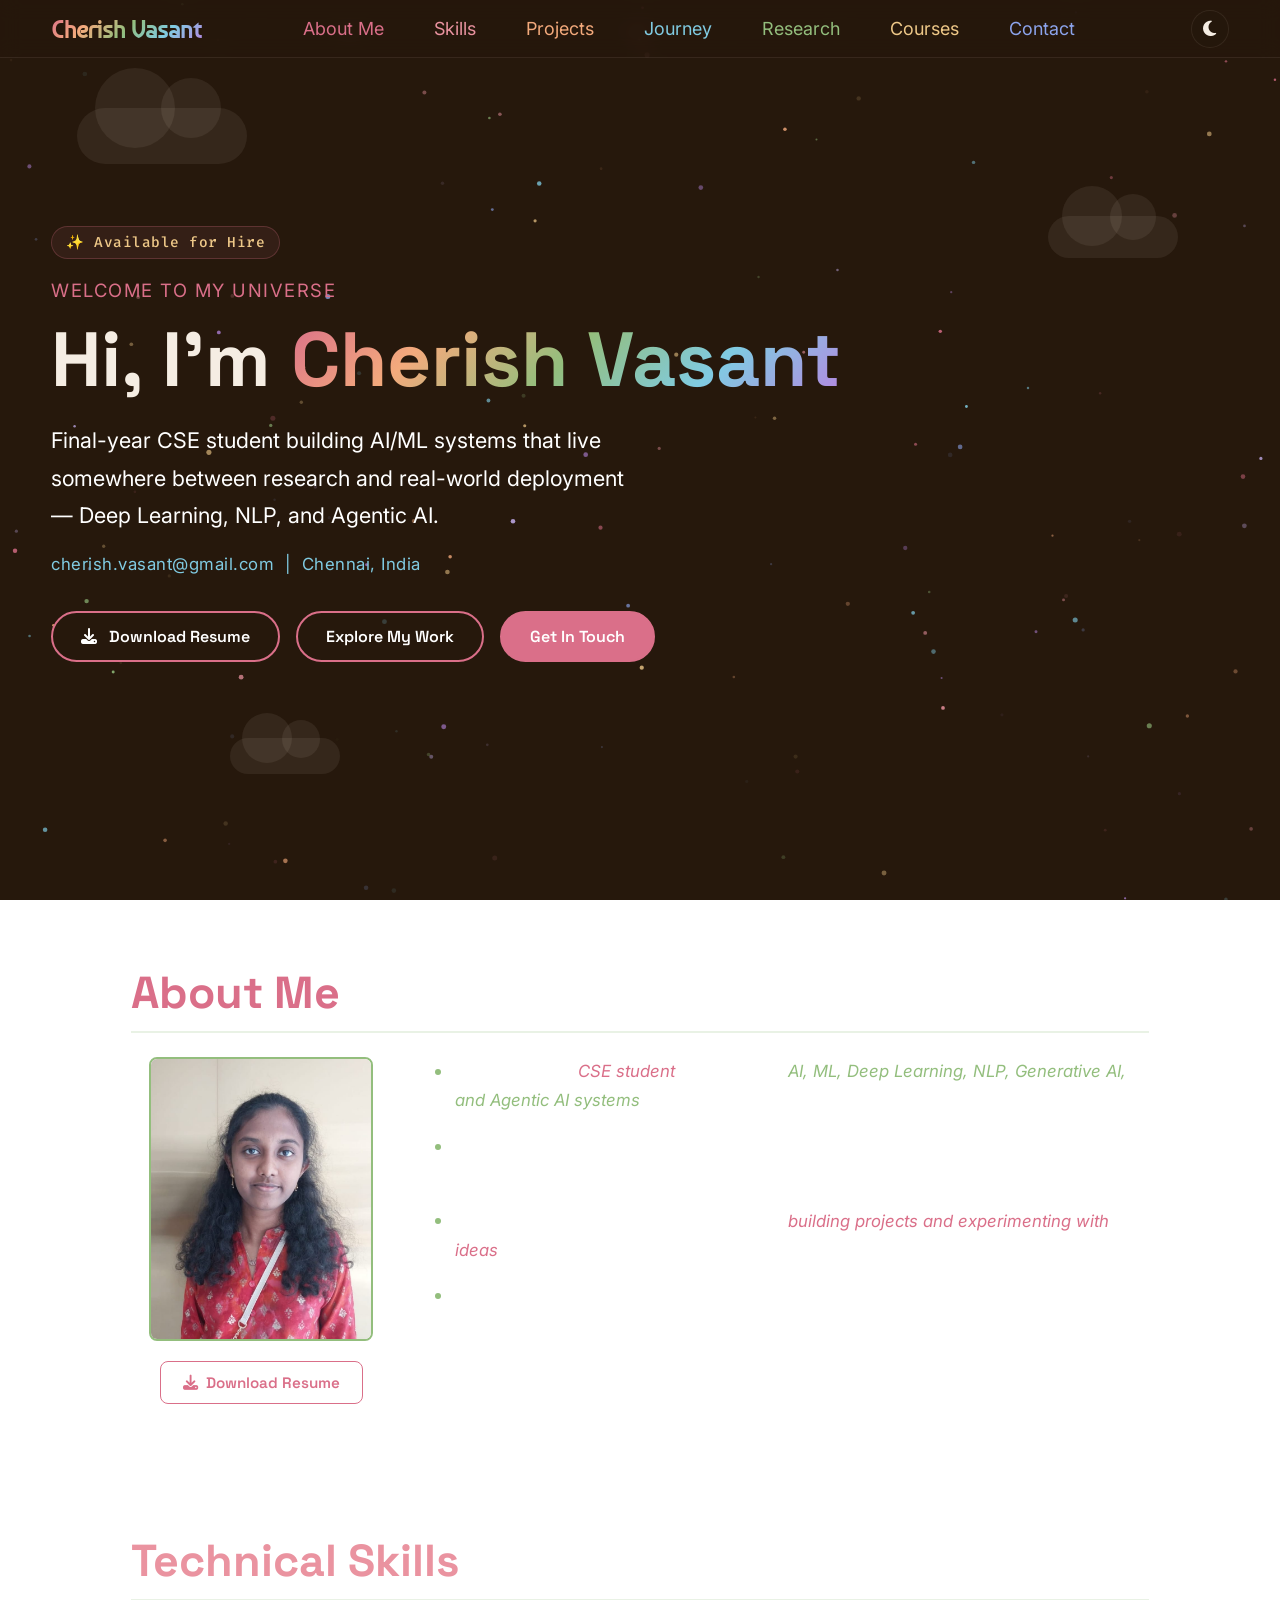
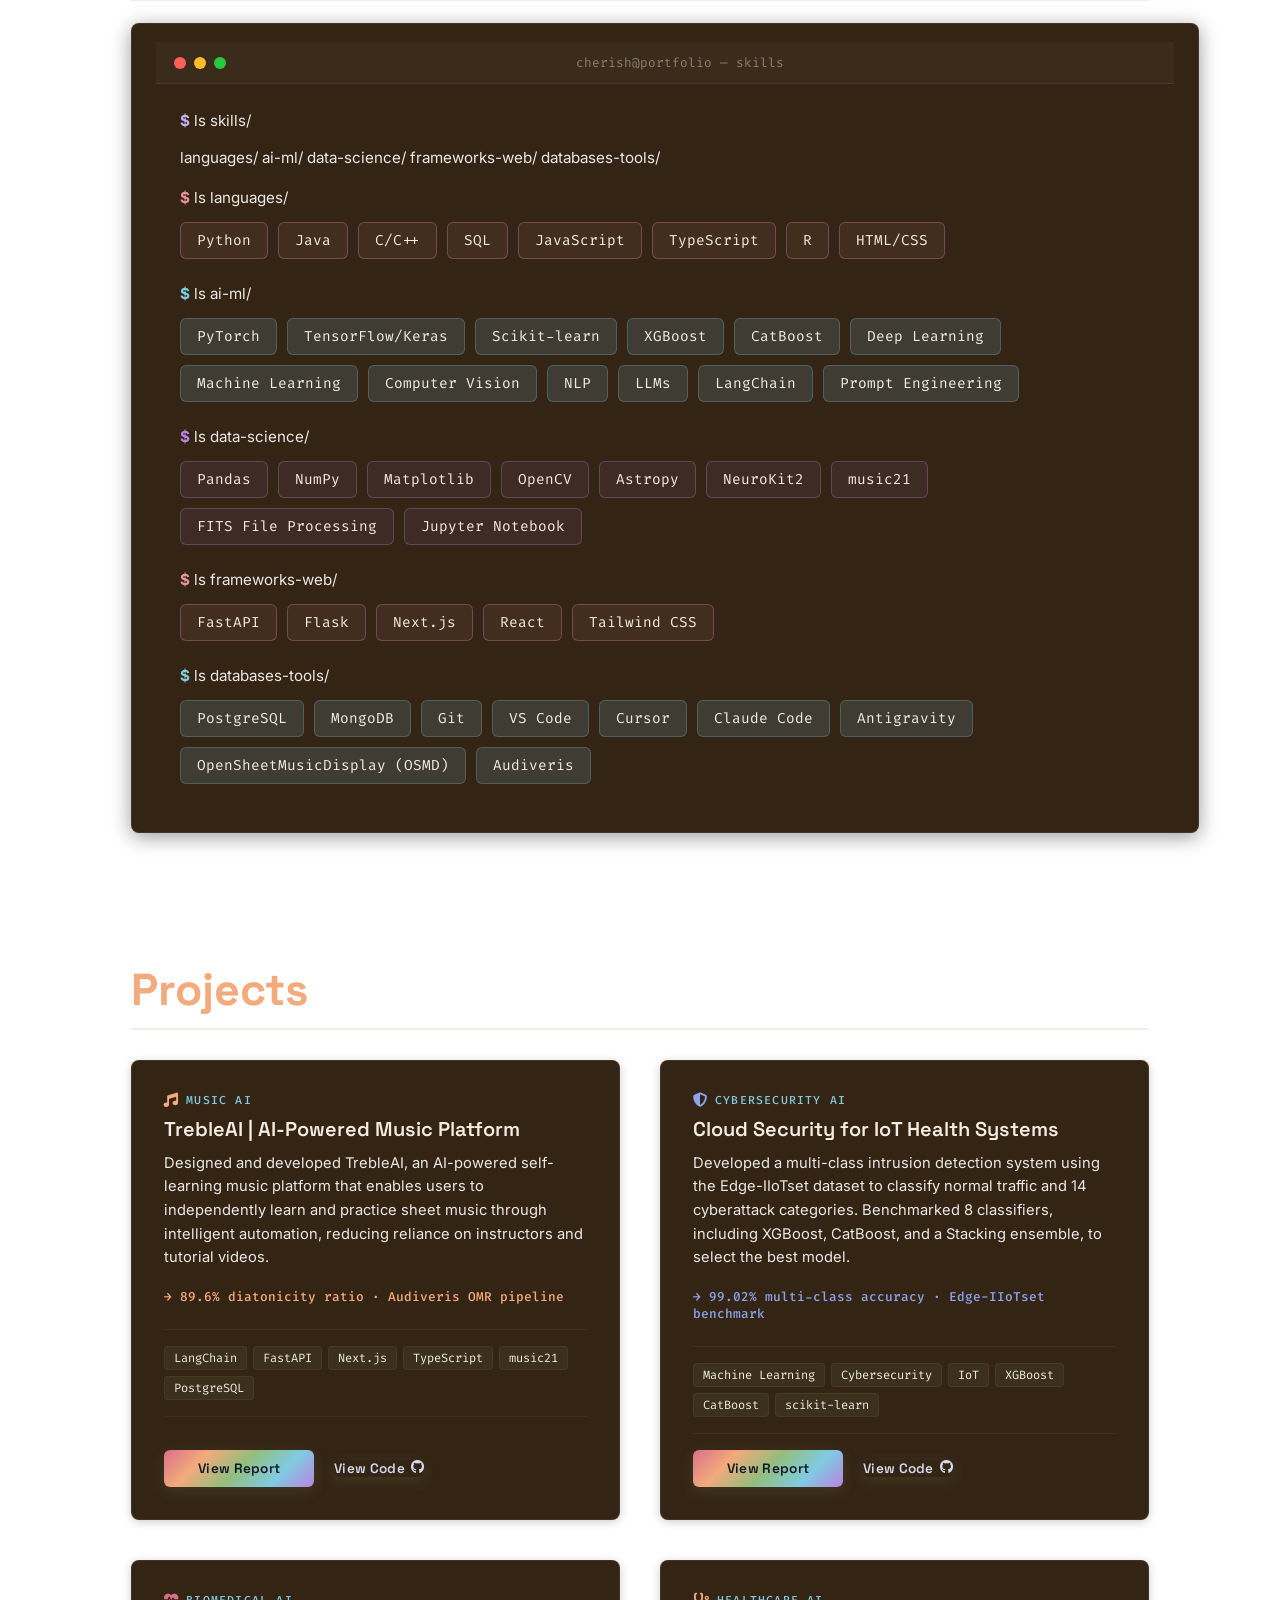
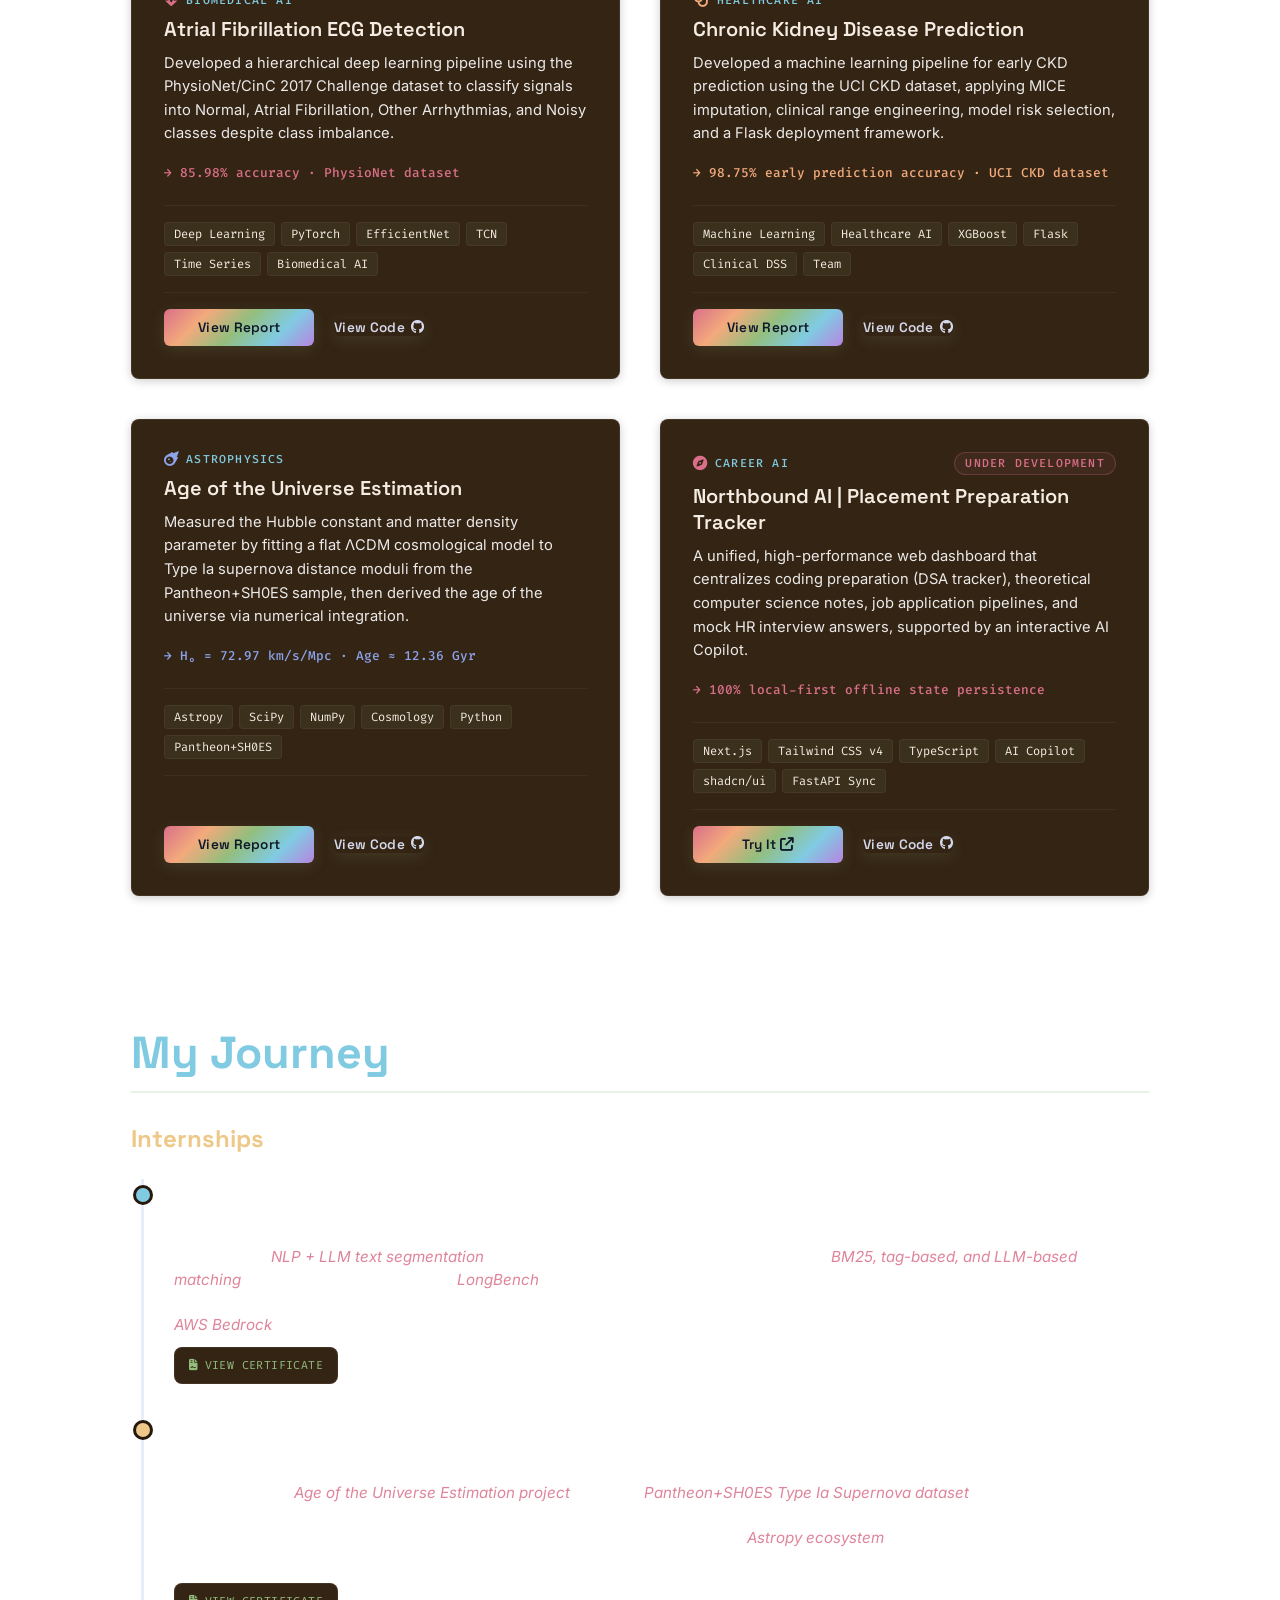
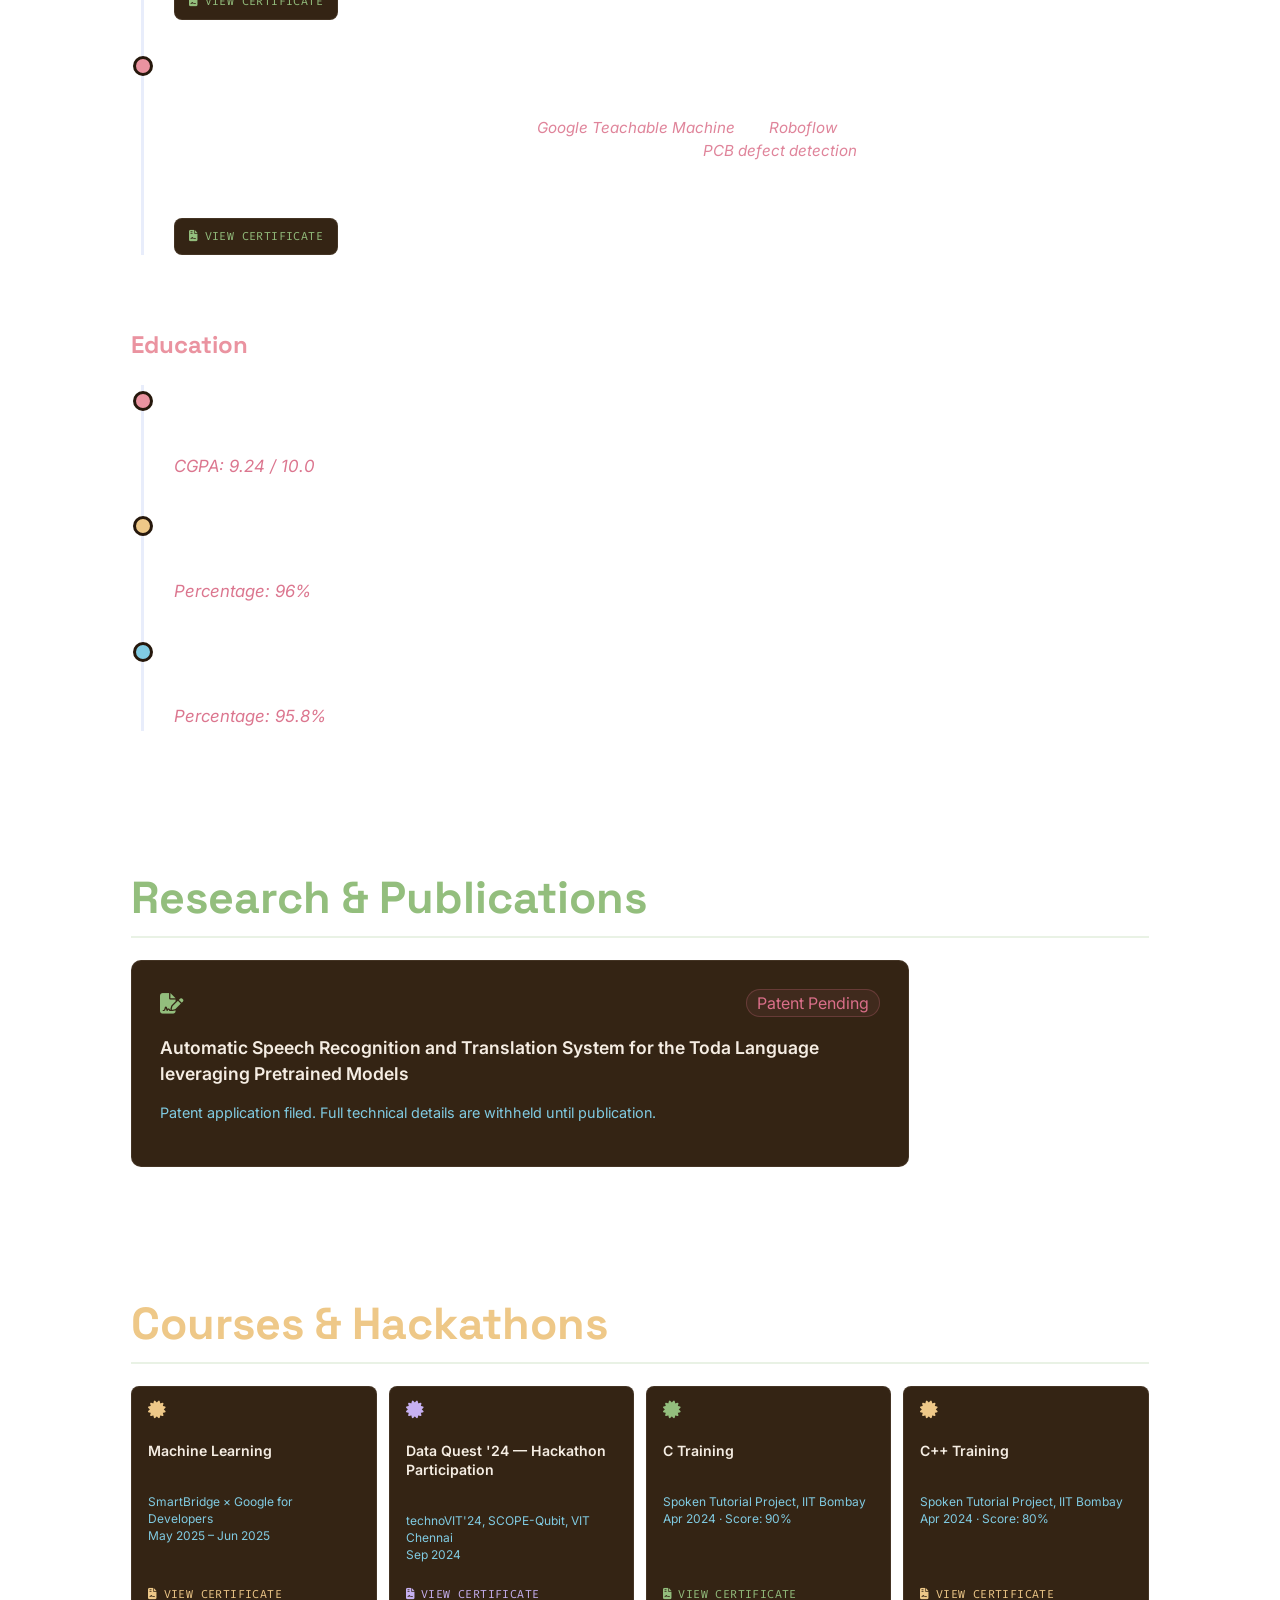
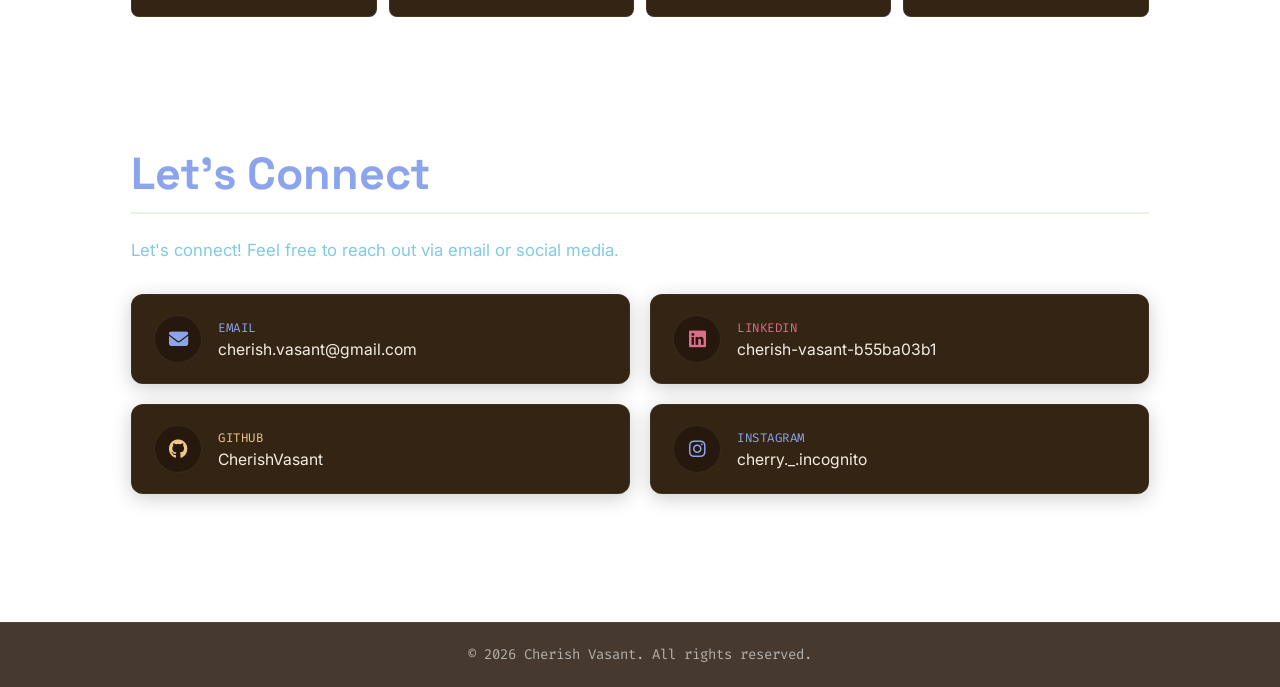
==== index.html @ 87a8f357 "Update" ====
<!DOCTYPE html>
<html lang="en">

<head>
  <meta charset="UTF-8" />
  <meta name="viewport" content="width=device-width, initial-scale=1.0" />
  <link rel="icon" type="image/x-icon" href="images/PinkSky.png" />
  <title>Cherish Vasant | Portfolio</title>

  <!-- Open Graph / SEO Meta Tags -->
  <meta name="description"
    content="Portfolio of Cherish Vasant, a final-year CSE student interested in AI, ML, Deep Learning, NLP, Generative AI, and Agentic AI systems." />
  <meta property="og:title" content="Cherish Vasant | Portfolio" />
  <meta property="og:description"
    content="Explore my portfolio featuring flagship projects in Deep Learning, Time Series, Music AI, and healthcare data-driven systems." />

  <!--
    CACHE-BUSTING: bump the ?v= number every time you push changes to
    styles.css or script.js. GitHub Pages / browsers aggressively cache
    static assets, so without this you can push a fix and still see the
    old broken version for a while.
  -->
  <link rel="stylesheet" href="styles.css?v=2" />

  <link rel="preconnect" href="https://fonts.googleapis.com">
  <link rel="preconnect" href="https://fonts.gstatic.com" crossorigin>
  <link
    href="https://fonts.googleapis.com/css2?family=Baumans&family=Fira+Code:wght@400;500;700&family=Inter:wght@300;400;500;600;700&family=Space+Grotesk:wght@400;500;600;700&display=swap"
    rel="stylesheet">

  <link rel="stylesheet"
    href="https://fonts.googleapis.com/css2?family=Material+Symbols+Outlined:opsz,wght,FILL,GRAD@24,400,0,0&icon_names=rocket" />

  <!--
    Font Awesome: loaded ONCE via cdnjs. The previous kit.fontawesome.com
    script tag used a placeholder "YOUR_KIT_CODE" that was never replaced
    with a real kit ID. That endpoint returns 403 Forbidden for any
    invalid/placeholder kit code — that was your console 403. It has been
    removed; this single stylesheet is sufficient for every fa-* icon used
    on this page.
  -->
  <link rel="stylesheet" href="https://cdnjs.cloudflare.com/ajax/libs/font-awesome/6.4.2/css/all.min.css" />

  <script src="script.js?v=2" defer></script>
</head>

<body>
  <canvas id="starfield" aria-hidden="true"></canvas>

  <header>
    <nav class="navbar">
      <h1 class="nav-head"><a href="#" style="text-decoration:none;color:inherit;"><span class="gradient-text">Cherish
            Vasant</span></a></h1>
      <ul class="menu">
        <li><a href="#about-me">About Me</a></li>
        <li><a href="#skills">Skills</a></li>
        <li><a href="#projects">Projects</a></li>
        <li><a href="#resume">Journey</a></li>
        <li><a href="#research">Research</a></li>
        <li><a href="#courses">Courses</a></li>
        <li><a href="#contact">Contact</a></li>
      </ul>
      <div style="display: flex; align-items: center; gap: 10px;">
        <button type="button" class="theme-toggle-btn" id="themeToggle" aria-label="Toggle Light and Dark Mode" title="Toggle Theme">
          <i class="fa-solid fa-moon" id="themeIcon"></i>
        </button>
        <button type="button" class="nav-toggle" id="navToggle" aria-label="Toggle navigation">
          <span></span>
          <span></span>
          <span></span>
        </button>
      </div>
    </nav>
  </header>

  <!-- ═══════════════ HERO ═══════════════ -->
  <div class="hero">
    <div class="cosmic-dust"></div>
    <div class="hero-clouds" aria-hidden="true">
      <div class="hero-cloud hero-cloud-1"></div>
      <div class="hero-cloud hero-cloud-2"></div>
      <div class="hero-cloud hero-cloud-3"></div>
    </div>

    <div class="hero-content">
      <div class="hire-badge">✨ Available for Hire</div>
      <p class="greeting">Welcome to my universe</p>
      <h1 class="name-line">Hi, I'm <span class="accent">Cherish Vasant</span></h1>
      <p class="tagline">Final-year CSE student building AI/ML systems that live somewhere between
        research and real-world deployment &mdash; Deep Learning, NLP, and Agentic AI.</p>

      <p class="contact-info-header">
        cherish.vasant@gmail.com
        &nbsp;|&nbsp; Chennai, India
      </p>

      <div class="cta-group">
        <a class="cta cta-primary" href="documents/Resume.pdf" target="_blank"><i class="fa-solid fa-download"></i> Download Resume</a>
        <a class="cta cta-primary" href="#projects">Explore My Work</a>
        <a class="cta cta-secondary" href="#contact">Get In Touch</a>
      </div>
    </div>
  </div>

  <div class="back-to-top" id="backToTop">
    <span class="material-symbols-outlined">rocket</span>
  </div>

  <div class="content">

    <!-- ═══════════════ ABOUT ME ═══════════════ -->
    <div class="component comp2 fade-in" id="about-me">
      <h1 class="section-head">About Me</h1>

      <div class="about-grid">
        <div class="about-media">
          <div class="image-container glow">
            <img src="images/profile_pic.jpg" alt="My Profile Picture" />
          </div>
          <a class="resume-download-btn" href="documents/Resume.pdf" target="_blank">
            <i class="fa-solid fa-download"></i> Download Resume
          </a>
        </div>

        <div class="about-me-content">
          <ul class="about-list">
            <li>I'm a final-year <span class="highlight-accent highlight-italic">CSE student</span>, interested in
              <span class="highlight-primary highlight-italic">AI, ML, Deep Learning, NLP, Generative AI, and Agentic AI systems</span>.</li>
            <li>I enjoy understanding how these models work and how they can be used to solve real-world problems.</li>
            <li>I love problem solving, and I learn best by <span class="highlight-accent highlight-italic">building projects and experimenting with ideas</span>.</li>
            <li>I'm always trying to go deeper, improve my skills, and turn what I learn into something practical.</li>
          </ul>
        </div>
      </div>
    </div>

    <!-- ═══════════════ TECHNICAL SKILLS ═══════════════ -->
    <div class="component comp fade-in" id="skills">
      <h1 class="section-head">Technical Skills</h1>

      <div class="terminal-bio-container skills-terminal">
        <div class="terminal-header">
          <span class="terminal-dot red"></span>
          <span class="terminal-dot yellow"></span>
          <span class="terminal-dot green"></span>
          <span class="terminal-title">cherish@portfolio — skills</span>
        </div>

        <div class="terminal-body">
          <p class="prompt-line"><span class="prompt">$</span> ls skills/</p>
          <p class="terminal-text">languages/  ai-ml/  data-science/  frameworks-web/  databases-tools/</p>

          <div class="skills-category">
            <p class="prompt-line" style="margin-top: 14px;"><span class="prompt">$</span> ls languages/</p>
            <div class="skills-list">
              <span class="skill-tag">Python</span>
              <span class="skill-tag">Java</span>
              <span class="skill-tag">C/C++</span>
              <span class="skill-tag">SQL</span>
              <span class="skill-tag">JavaScript</span>
              <span class="skill-tag">TypeScript</span>
              <span class="skill-tag">R</span>
              <span class="skill-tag">HTML/CSS</span>
            </div>
          </div>

          <div class="skills-category">
            <p class="prompt-line"><span class="prompt">$</span> ls ai-ml/</p>
            <div class="skills-list">
              <span class="skill-tag">PyTorch</span>
              <span class="skill-tag">TensorFlow/Keras</span>
              <span class="skill-tag">Scikit-learn</span>
              <span class="skill-tag">XGBoost</span>
              <span class="skill-tag">CatBoost</span>
              <span class="skill-tag">Deep Learning</span>
              <span class="skill-tag">Machine Learning</span>
              <span class="skill-tag">Computer Vision</span>
              <span class="skill-tag">NLP</span>
              <span class="skill-tag">LLMs</span>
              <span class="skill-tag">LangChain</span>
              <span class="skill-tag">Prompt Engineering</span>
            </div>
          </div>

          <div class="skills-category">
            <p class="prompt-line"><span class="prompt">$</span> ls data-science/</p>
            <div class="skills-list">
              <span class="skill-tag">Pandas</span>
              <span class="skill-tag">NumPy</span>
              <span class="skill-tag">Matplotlib</span>
              <span class="skill-tag">OpenCV</span>
              <span class="skill-tag">Astropy</span>
              <span class="skill-tag">NeuroKit2</span>
              <span class="skill-tag">music21</span>
              <span class="skill-tag">FITS File Processing</span>
              <span class="skill-tag">Jupyter Notebook</span>
            </div>
          </div>

          <div class="skills-category">
            <p class="prompt-line"><span class="prompt">$</span> ls frameworks-web/</p>
            <div class="skills-list">
              <span class="skill-tag">FastAPI</span>
              <span class="skill-tag">Flask</span>
              <span class="skill-tag">Next.js</span>
              <span class="skill-tag">React</span>
              <span class="skill-tag">Tailwind CSS</span>
            </div>
          </div>

          <div class="skills-category">
            <p class="prompt-line"><span class="prompt">$</span> ls databases-tools/</p>
            <div class="skills-list">
              <span class="skill-tag">PostgreSQL</span>
              <span class="skill-tag">MongoDB</span>
              <span class="skill-tag">Git</span>
              <span class="skill-tag">VS Code</span>
              <span class="skill-tag">Cursor</span>
              <span class="skill-tag">Claude Code</span>
              <span class="skill-tag">Antigravity</span>
              <span class="skill-tag">OpenSheetMusicDisplay (OSMD)</span>
              <span class="skill-tag">Audiveris</span>
            </div>
          </div>
        </div>
      </div>
    </div>

    <!-- ═══════════════ PROJECTS ═══════════════ -->
    <div class="component comp fade-in" id="projects">
      <h1 class="section-head">Projects</h1>

      <div class="projects-grid">
        <!-- Project 1: TrebleAI -->
        <div class="project-card">
          <div class="project-card-content">
            <div class="project-eyebrow">
              <i class="fa-solid fa-music"></i>
              <span>MUSIC AI</span>
            </div>
            <h2>TrebleAI | AI-Powered Music Platform</h2>
            <p>Designed and developed TrebleAI, an AI-powered self-learning music platform that enables users to independently learn and practice sheet music through intelligent automation, reducing reliance on instructors and tutorial videos.</p>
            <div class="project-stat">→ 89.6% diatonicity ratio · Audiveris OMR pipeline</div>
            <hr class="card-divider">
            <div class="tech-tags">
              <span class="tech-tag">LangChain</span>
              <span class="tech-tag">FastAPI</span>
              <span class="tech-tag">Next.js</span>
              <span class="tech-tag">TypeScript</span>
              <span class="tech-tag">music21</span>
              <span class="tech-tag">PostgreSQL</span>
            </div>
            <hr class="card-divider">
            <div class="project-ctas">
              <a class="project-cta" href="reports/TrebleAI_report.html">View Report</a>
              <a class="project-cta secondary" href="https://github.com/CherishVasant/Treble-AI" target="_blank">View Code <i class="fa-brands fa-github"></i></a>
            </div>
          </div>
        </div>

        <!-- Project 2: Cloud Security IoT -->
        <div class="project-card">
          <div class="project-card-content">
            <div class="project-eyebrow">
              <i class="fa-solid fa-shield-halved"></i>
              <span>CYBERSECURITY AI</span>
            </div>
            <h2>Cloud Security for IoT Health Systems</h2>
            <p>Developed a multi-class intrusion detection system using the Edge-IIoTset dataset to classify normal traffic and 14 cyberattack categories. Benchmarked 8 classifiers, including XGBoost, CatBoost, and a Stacking ensemble, to select the best model.</p>
            <div class="project-stat">→ 99.02% multi-class accuracy · Edge-IIoTset benchmark</div>
            <hr class="card-divider">
            <div class="tech-tags">
              <span class="tech-tag">Machine Learning</span>
              <span class="tech-tag">Cybersecurity</span>
              <span class="tech-tag">IoT</span>
              <span class="tech-tag">XGBoost</span>
              <span class="tech-tag">CatBoost</span>
              <span class="tech-tag">scikit-learn</span>
            </div>
            <hr class="card-divider">
            <div class="project-ctas">
              <a class="project-cta" href="reports/Cloud-Security-In-IoT_report.html">View Report</a>
              <a class="project-cta secondary" href="https://github.com/CherishVasant/Cloud-Security-In-IoT" target="_blank">View Code <i class="fa-brands fa-github"></i></a>
            </div>
          </div>
        </div>

        <!-- Project 3: ECG AF Detection -->
        <div class="project-card">
          <div class="project-card-content">
            <div class="project-eyebrow">
              <i class="fa-solid fa-heart-pulse"></i>
              <span>BIOMEDICAL AI</span>
            </div>
            <h2>Atrial Fibrillation ECG Detection</h2>
            <p>Developed a hierarchical deep learning pipeline using the PhysioNet/CinC 2017 Challenge dataset to classify signals into Normal, Atrial Fibrillation, Other Arrhythmias, and Noisy classes despite class imbalance.</p>
            <div class="project-stat">→ 85.98% accuracy · PhysioNet dataset</div>
            <hr class="card-divider">
            <div class="tech-tags">
              <span class="tech-tag">Deep Learning</span>
              <span class="tech-tag">PyTorch</span>
              <span class="tech-tag">EfficientNet</span>
              <span class="tech-tag">TCN</span>
              <span class="tech-tag">Time Series</span>
              <span class="tech-tag">Biomedical AI</span>
            </div>
            <hr class="card-divider">
            <div class="project-ctas">
              <a class="project-cta" href="reports/Atrial-Fibrillation-Detection_report.html">View Report</a>
              <a class="project-cta secondary" href="https://github.com/CherishVasant/Atrial-Fibrillation-Detection" target="_blank">View Code <i class="fa-brands fa-github"></i></a>
            </div>
          </div>
        </div>

        <!-- Project 4: CKD Prediction -->
        <div class="project-card">
          <div class="project-card-content">
            <div class="project-eyebrow">
              <i class="fa-solid fa-stethoscope"></i>
              <span>HEALTHCARE AI</span>
            </div>
            <h2>Chronic Kidney Disease Prediction</h2>
            <p>Developed a machine learning pipeline for early CKD prediction using the UCI CKD dataset, applying MICE imputation, clinical range engineering, model risk selection, and a Flask deployment framework.</p>
            <div class="project-stat">→ 98.75% early prediction accuracy · UCI CKD dataset</div>
            <hr class="card-divider">
            <div class="tech-tags">
              <span class="tech-tag">Machine Learning</span>
              <span class="tech-tag">Healthcare AI</span>
              <span class="tech-tag">XGBoost</span>
              <span class="tech-tag">Flask</span>
              <span class="tech-tag">Clinical DSS</span>
              <span class="tech-tag">Team</span>
            </div>
            <hr class="card-divider">
            <div class="project-ctas">
              <a class="project-cta" href="reports/CKD_Prediction_report.html">View Report</a>
              <a class="project-cta secondary" href="https://github.com/CherishVasant/Chronic-Kidney-Disease-Prediction" target="_blank">View Code <i class="fa-brands fa-github"></i></a>
            </div>
          </div>
        </div>

        <!-- Project 5: Age of the Universe Estimation -->
        <div class="project-card">
          <div class="project-card-content">
            <div class="project-eyebrow">
              <i class="fa-solid fa-meteor"></i>
              <span>ASTROPHYSICS</span>
            </div>
            <h2>Age of the Universe Estimation</h2>
            <p>Measured the Hubble constant and matter density parameter by fitting a flat &Lambda;CDM cosmological model to Type Ia supernova distance moduli from the Pantheon+SH0ES sample, then derived the age of the universe via numerical integration.</p>
            <div class="project-stat">→ H&#8320; = 72.97 km/s/Mpc · Age &asymp; 12.36 Gyr</div>
            <hr class="card-divider">
            <div class="tech-tags">
              <span class="tech-tag">Astropy</span>
              <span class="tech-tag">SciPy</span>
              <span class="tech-tag">NumPy</span>
              <span class="tech-tag">Cosmology</span>
              <span class="tech-tag">Python</span>
              <span class="tech-tag">Pantheon+SH0ES</span>
            </div>
            <hr class="card-divider">
            <div class="project-ctas">
              <a class="project-cta" href="reports/Age-Of-Universe-Estimation_report.html">View Report</a>
              <a class="project-cta secondary" href="https://github.com/CherishVasant/Age-Of-Universe-Estimation" target="_blank">View Code <i class="fa-brands fa-github"></i></a>
            </div>
          </div>
        </div>

        <!-- Project: Northbound AI -->
        <div class="project-card">
          <div class="project-card-content">
            <div class="project-eyebrow">
              <i class="fa-solid fa-compass"></i>
              <span>CAREER AI</span>
              <span class="status-pill">Under Development</span>
            </div>
            <h2>Northbound AI | Placement Preparation Tracker</h2>
            <p>A unified, high-performance web dashboard that centralizes coding preparation (DSA tracker), theoretical computer science notes, job application pipelines, and mock HR interview answers, supported by an interactive AI Copilot.</p>
            <div class="project-stat">→ 100% local-first offline state persistence</div>
            <hr class="card-divider">
            <div class="tech-tags">
              <span class="tech-tag">Next.js</span>
              <span class="tech-tag">Tailwind CSS v4</span>
              <span class="tech-tag">TypeScript</span>
              <span class="tech-tag">AI Copilot</span>
              <span class="tech-tag">shadcn/ui</span>
              <span class="tech-tag">FastAPI Sync</span>
            </div>
            <hr class="card-divider">
            <div class="project-ctas">
              <a class="project-cta" href="https://northbound-ai-seven.vercel.app/" target="_blank">Try It <i class="fa-solid fa-arrow-up-right-from-square"></i></a>
              <a class="project-cta secondary" href="https://github.com/CherishVasant/Northbound-AI" target="_blank">View Code <i class="fa-brands fa-github"></i></a>
            </div>
          </div>
        </div>
      </div>
    </div>

    <!-- ═══════════════ MY JOURNEY (Resume) ═══════════════ -->
    <div class="component comp2 fade-in" id="resume">
      <h1 class="section-head">My Journey</h1>

      <div class="journey-stack">
        <!-- Internships -->
        <div class="work-experience-block">
          <h2>Internships</h2>
          <div class="timeline">
            <div class="timeline-item">
              <div class="timeline-dot"></div>
              <div class="timeline-content">
                <div class="timeline-header">
                  <div class="timeline-title-group">
                    <p class="role">AI Intern</p>
                    <p class="institute">Linaius</p>
                  </div>
                  <div class="timeline-date-group">
                    <p class="year">May 2026 – June 2026</p>
                    <p class="location-tag">Remote</p>
                  </div>
                </div>
                <p class="cont" style="font-size: 0.95rem; opacity: 0.85; line-height: 1.5; margin-top: 8px;">
                  • Built hybrid <span class="highlight-accent highlight-italic">NLP + LLM text segmentation</span> pipelines and multi-method document retrieval (<span class="highlight-accent highlight-italic">BM25, tag-based, and LLM-based matching</span>), evaluated against the public <span class="highlight-accent highlight-italic">LongBench</span> benchmark.<br>
                  • Designed prompting strategies (task decomposition, two-stage extraction, neutral framing) and made programmatic LLM calls through <span class="highlight-accent highlight-italic">AWS Bedrock</span>, with cost tracking and performance optimizations like caching, streaming, and concurrency.
                </p>
                <a class="cert-card cert-card-compact" style="margin-top: 10px;" href="documents/Linaius_Letter_of_Experience.pdf" target="_blank">
                  <span class="cert-card-action"><i class="fa-solid fa-file-contract"></i> View Certificate</span>
                </a>
              </div>
            </div>
            <div class="timeline-item">
              <div class="timeline-dot"></div>
              <div class="timeline-content">
                <div class="timeline-header">
                  <div class="timeline-title-group">
                    <p class="role">Research Intern</p>
                    <p class="institute">Indian Space Academy (ISA)</p>
                  </div>
                  <div class="timeline-date-group">
                    <p class="year">June 2025 – July 2025</p>
                    <p class="location-tag">Remote</p>
                  </div>
                </div>
                <p class="cont" style="font-size: 0.95rem; opacity: 0.85; line-height: 1.5; margin-top: 8px;">
                  • Developed the <span class="highlight-accent highlight-italic">Age of the Universe Estimation project</span> using the <span class="highlight-accent highlight-italic">Pantheon+SH0ES Type Ia Supernova dataset</span> to estimate the Hubble parameter and compute the age of the universe through cosmological data analysis and numerical methods.<br>
                  • Worked extensively with astronomical datasets, FITS files, data cubes, and the <span class="highlight-accent highlight-italic">Astropy ecosystem</span> for scientific data processing, visualization, and analysis in Python.
                </p>
                <a class="cert-card cert-card-compact" style="margin-top: 10px;" href="documents/ISAInternship.pdf" target="_blank">
                  <span class="cert-card-action"><i class="fa-solid fa-file-contract"></i> View Certificate</span>
                </a>
              </div>
            </div>
            <div class="timeline-item">
              <div class="timeline-dot"></div>
              <div class="timeline-content">
                <div class="timeline-header">
                  <div class="timeline-title-group">
                    <p class="role">AI Content Intern</p>
                    <p class="institute">FlyBrand Digital Solutions</p>
                  </div>
                  <div class="timeline-date-group">
                    <p class="year">May 2025 – June 2025</p>
                    <p class="location-tag">Remote</p>
                  </div>
                </div>
                <p class="cont" style="font-size: 0.95rem; opacity: 0.85; line-height: 1.5; margin-top: 8px;">
                  • Explored AI model development workflows using <span class="highlight-accent highlight-italic">Google Teachable Machine</span> and <span class="highlight-accent highlight-italic">Roboflow</span> by creating image, audio, and computer vision models for posture recognition, voice-command classification, and <span class="highlight-accent highlight-italic">PCB defect detection</span>.<br>
                  • Produced technical training demonstrations documenting model creation, dataset preparation, training, evaluation, and deployment workflows for educational AI content.
                </p>
                <a class="cert-card cert-card-compact" style="margin-top: 10px;" href="documents/flybrandInternshipCertificate.pdf" target="_blank">
                  <span class="cert-card-action"><i class="fa-solid fa-file-contract"></i> View Certificate</span>
                </a>
              </div>
            </div>
          </div>
        </div>

        <!-- Education -->
        <div class="education-block">
          <h2>Education</h2>
          <div class="timeline">
            <div class="timeline-item">
              <div class="timeline-dot"></div>
              <div class="timeline-content">
                <div class="timeline-header">
                  <div class="timeline-title-group">
                    <p class="role">B.Tech in Computer Science and Engineering (spec. AI &amp; ML)</p>
                    <p class="institute">Vellore Institute of Technology</p>
                  </div>
                  <p class="year">Aug 2023 – May 2027</p>
                </div>
                <p class="cont" style="margin-top: 8px;"><span class="highlight-accent highlight-italic">CGPA: 9.24 / 10.0</span></p>
              </div>
            </div>
            <div class="timeline-item">
              <div class="timeline-dot"></div>
              <div class="timeline-content">
                <div class="timeline-header">
                  <div class="timeline-title-group">
                    <p class="role">Grade 12 – ISC, Science with Computer Science</p>
                    <p class="institute">Sishya OMR</p>
                  </div>
                  <p class="year">2021 – 2023</p>
                </div>
                <p class="cont" style="margin-top: 8px;"><span class="highlight-accent highlight-italic">Percentage: 96%</span></p>
              </div>
            </div>
            <div class="timeline-item">
              <div class="timeline-dot"></div>
              <div class="timeline-content">
                <div class="timeline-header">
                  <div class="timeline-title-group">
                    <p class="role">Grade 10 – CISCE</p>
                    <p class="institute">St. Patrick's High School</p>
                  </div>
                  <p class="year">2019 – 2021</p>
                </div>
                <p class="cont" style="margin-top: 8px;"><span class="highlight-accent highlight-italic">Percentage: 95.8%</span></p>
              </div>
            </div>
          </div>
        </div>
      </div>
    </div>

    <!-- ═══════════════ RESEARCH & PUBLICATIONS ═══════════════ -->
    <div class="component comp fade-in" id="research">
      <h1 class="section-head">Research &amp; Publications</h1>

      <div class="research-card">
        <div class="research-card-header">
          <i class="fa-solid fa-file-signature research-card-icon"></i>
          <span class="status-pill">Patent Pending</span>
        </div>
        <p class="research-card-title">Automatic Speech Recognition and Translation System for the Toda Language leveraging Pretrained Models</p>
        <p class="research-card-meta">Patent application filed. Full technical details are withheld until publication.</p>
      </div>
    </div>

    <!-- ═══════════════ COURSES & CERTIFICATIONS ═══════════════ -->
    <div class="component comp2 fade-in" id="courses">
      <h1 class="section-head">Courses &amp; Hackathons</h1>

      <div class="cert-grid">
        <a class="cert-card" href="documents/Smartbridge/CompletionCertificateSmartBridge.pdf" target="_blank">
          <i class="fa-solid fa-certificate cert-card-icon"></i>
          <p class="cert-card-title">Machine Learning</p>
          <p class="cert-card-meta">SmartBridge × Google for Developers<br>May 2025 – Jun 2025</p>
          <span class="cert-card-action"><i class="fa-solid fa-file-contract"></i> View Certificate</span>
        </a>
        <a class="cert-card" href="documents/Certificate - Data Quest '24. 2 Days Event.pdf" target="_blank">
          <i class="fa-solid fa-certificate cert-card-icon"></i>
          <p class="cert-card-title">Data Quest '24 — Hackathon Participation</p>
          <p class="cert-card-meta">technoVIT'24, SCOPE-Qubit, VIT Chennai<br>Sep 2024</p>
          <span class="cert-card-action"><i class="fa-solid fa-file-contract"></i> View Certificate</span>
        </a>
        <a class="cert-card" href="documents/CHERISH-VASANT-C.pdf" target="_blank">
          <i class="fa-solid fa-certificate cert-card-icon"></i>
          <p class="cert-card-title">C Training</p>
          <p class="cert-card-meta">Spoken Tutorial Project, IIT Bombay<br>Apr 2024 · Score: 90%</p>
          <span class="cert-card-action"><i class="fa-solid fa-file-contract"></i> View Certificate</span>
        </a>
        <a class="cert-card" href="documents/CHERISH-VASANT-Cpp.pdf" target="_blank">
          <i class="fa-solid fa-certificate cert-card-icon"></i>
          <p class="cert-card-title">C++ Training</p>
          <p class="cert-card-meta">Spoken Tutorial Project, IIT Bombay<br>Apr 2024 · Score: 80%</p>
          <span class="cert-card-action"><i class="fa-solid fa-file-contract"></i> View Certificate</span>
        </a>
      </div>
    </div>

    <!-- ═══════════════ CONTACT ═══════════════ -->
    <div class="component comp fade-in" id="contact">
      <h1 class="section-head">Let's Connect</h1>
      <p class="connect-intro">Let's connect! Feel free to reach out via email or social media.</p>

      <div class="connect-links">
        <a class="connect-card" href="mailto:cherish.vasant@gmail.com" target="_blank" aria-label="Email">
          <span class="connect-icon"><i class="fa-solid fa-envelope"></i></span>
          <span class="connect-text">
            <span class="connect-label">Email</span>
            <span class="connect-value">cherish.vasant@gmail.com</span>
          </span>
        </a>

        <a class="connect-card" href="https://www.linkedin.com/in/cherish-vasant-b55ba03b1/" target="_blank"
          aria-label="LinkedIn">
          <span class="connect-icon"><i class="fa-brands fa-linkedin"></i></span>
          <span class="connect-text">
            <span class="connect-label">LinkedIn</span>
            <span class="connect-value">cherish-vasant-b55ba03b1</span>
          </span>
        </a>

        <a class="connect-card" href="https://github.com/CherishVasant" target="_blank" aria-label="GitHub">
          <span class="connect-icon"><i class="fa-brands fa-github"></i></span>
          <span class="connect-text">
            <span class="connect-label">GitHub</span>
            <span class="connect-value">CherishVasant</span>
          </span>
        </a>

        <a class="connect-card" href="https://www.instagram.com/cherry._.incognito/" target="_blank"
          aria-label="Instagram">
          <span class="connect-icon"><i class="fa-brands fa-instagram"></i></span>
          <span class="connect-text">
            <span class="connect-label">Instagram</span>
            <span class="connect-value">cherry._.incognito</span>
          </span>
        </a>
      </div>
    </div>

  </div>

  <footer class="">
    <p>&copy; 2026 Cherish Vasant. All rights reserved.</p>
  </footer>
</body>

</html>
---- styles.css ----
/* ═══════════════════════════════════════════════════════════
   DESIGN TOKENS — single source of truth for ALL colors
   Palette: Warm Rainbow (9-color, no single primary — each
   token is used for a different part of the site in sequence)
   Change values here → updates the entire site
   ═══════════════════════════════════════════════════════════ */
:root {
    /* ── Rainbow Palette Tokens (Dark Mode Default) ── */
    --color-rose: #DA6F89;
    --color-salmon: #EA93A0;
    --color-coral: #F3AA7C;
    --color-gold: #EEC888;
    --color-sage: #93BE7D;
    --color-sky: #80CBE2;
    --color-periwinkle: #8CA4EC;
    --color-lavender: #C6B0F1;
    --color-amethyst: #B685E1;

    /* ── Legacy aliases (kept so existing rules still resolve) ── */
    --color-mint: var(--color-sage);
    --color-pink: var(--color-rose);

    /* ── Core Brand Mappings ──────────────────────────── */
    --color-primary: var(--color-sage);
    --color-primary-dark: #6B9950;
    --color-primary-dim: rgba(147, 190, 125, 0.15);
    --color-primary-faint: rgba(147, 190, 125, 0.08);
    --color-primary-border: rgba(147, 190, 125, 0.25);
    --color-primary-glow: rgba(147, 190, 125, 0.35);
    --color-primary-line: rgba(147, 190, 125, 0.20);

    --color-secondary: var(--color-sky);
    --color-secondary-dim: rgba(128, 203, 226, 0.15);
    --color-secondary-border: rgba(128, 203, 226, 0.25);

    --color-accent: var(--color-rose);
    --color-accent-dim: rgba(218, 111, 137, 0.15);
    --color-accent-faint: rgba(218, 111, 137, 0.08);
    --color-accent-border: rgba(218, 111, 137, 0.25);

    --color-accent-lavender: var(--color-periwinkle);
    --color-lavender-dim: rgba(140, 164, 236, 0.15);
    --color-lavender-faint: rgba(140, 164, 236, 0.08);
    --color-lavender-border: rgba(140, 164, 236, 0.25);
    --color-lavender-glow: rgba(140, 164, 236, 0.35);
    --color-lavender-line: rgba(140, 164, 236, 0.20);

    --color-salmon-faint: rgba(234, 147, 160, 0.08);
    --color-salmon-border: rgba(234, 147, 160, 0.30);
    --color-coral-faint: rgba(243, 170, 124, 0.08);
    --color-coral-border: rgba(243, 170, 124, 0.30);
    --color-gold-faint: rgba(238, 200, 136, 0.08);
    --color-gold-border: rgba(238, 200, 136, 0.30);
    --color-lavender-light-faint: rgba(198, 176, 241, 0.08);
    --color-lavender-light-border: rgba(198, 176, 241, 0.30);
    --color-amethyst-faint: rgba(182, 133, 225, 0.08);
    --color-amethyst-border: rgba(182, 133, 225, 0.30);

    /* ── Rainbow Gradient System ───────────────────────── */
    --gradient-aurora: linear-gradient(135deg, var(--color-rose) 0%, var(--color-coral) 25%, var(--color-sage) 50%, var(--color-sky) 75%, var(--color-amethyst) 100%);
    --gradient-aurora-text: var(--gradient-aurora);
    --gradient-aurora-btn: linear-gradient(135deg, rgba(218,111,137,0.15) 0%, rgba(243,170,124,0.15) 25%, rgba(147,190,125,0.15) 50%, rgba(128,203,226,0.15) 75%, rgba(182,133,225,0.15) 100%);

    /* ── Backgrounds (Warm Dark Default) ─────── */
    --bg-dark: #26180C;
    --bg-dark-alpha: rgba(38, 24, 12, 0.45);
    --bg-dark-alpha-heavy: rgba(38, 24, 12, 0.85);
    --bg-card: #342414;
    --bg-card-hover: rgba(255, 255, 255, 0.05);
    --bg-mobile-menu: rgba(38, 24, 12, 0.98);
    --bg-mobile-menu-blur: rgba(38, 24, 12, 0.85);
    --bg-social-icon: rgba(38, 24, 12, 0.60);
    --hero-cloud-color: rgba(245, 237, 227, 0.07);

    /* ── Borders ──────────────────────────────────────── */
    --border-color: rgba(255,241,224,0.08);
    --border-subtle: rgba(255,241,224,0.05);
    --border-faint: rgba(255,241,224,0.04);
    --border-hover: rgba(255,241,224,0.25);

    /* ── Text ─────────────────────────────────────────── */
    --text-primary: #F5EDE3;
    --text-secondary: var(--color-sky);
    --text-white: #ffffff;
    --text-white-dim: rgba(255,255,255,0.80);
    --text-white-muted: rgba(255,255,255,0.40);
    --text-white-soft: rgba(255,255,255,0.90);
    --text-body: #E9E0D4;

    /* ── Shadows ─────────────────────────────────────── */
    --shadow-sm: rgba(0, 0, 0, 0.20);
    --shadow-md: rgba(0, 0, 0, 0.30);
    --shadow-lg: rgba(0, 0, 0, 0.40);
    --shadow-xl: rgba(0, 0, 0, 0.50);
    --shadow-2xl: rgba(0, 0, 0, 0.60);

    /* ── Overlay dims ────────────────────────────────── */
    --overlay-light: rgba(255, 255, 255, 0.01);
    --overlay-subtle: rgba(0, 0, 0, 0.15);
    --overlay-medium: rgba(0, 0, 0, 0.25);
    --bg-mobile-menu-near: rgba(20, 18, 31, 0.95);

    /* ── Intensity scale ─────────────────────────────── */
    --intensity-high: rgba(110, 231, 183, 0.85);
    --intensity-medium: rgba(110, 231, 183, 0.55);
    --intensity-low: rgba(110, 231, 183, 0.25);

    /* ── Report / data UI (semantic) ─────────────────── */
    --color-success: #34d399;
    --color-success-bg: rgba(16, 185, 129, 0.12);
    --color-success-border: rgba(16, 185, 129, 0.35);
    --color-success-badge-bg: rgba(16, 185, 129, 0.15);
    --color-success-badge-border: rgba(16, 185, 129, 0.30);

    --color-error: #f87171;
    --color-error-bg: rgba(239, 68, 68, 0.10);
    --color-error-border: rgba(239, 68, 68, 0.30);
    --color-error-badge-bg: rgba(239, 68, 68, 0.15);
    --color-error-badge-border: rgba(239, 68, 68, 0.30);

    --color-accent-chat-bg: rgba(249, 168, 212, 0.08);
    --color-primary-chat-bg: rgba(110, 231, 183, 0.08);
    --color-primary-chat-border: rgba(110, 231, 183, 0.25);

    --react-thought-bg: rgba(59, 130, 246, 0.20);
    --react-thought-text: #60a5fa;
    --react-thought-border: rgba(59, 130, 246, 0.30);
    --react-action-bg: rgba(234, 179, 8, 0.20);
    --react-action-text: #facc15;
    --react-action-border: rgba(234, 179, 8, 0.30);
    --react-observation-bg: rgba(34, 197, 94, 0.20);
    --react-observation-text: #4ade80;
    --react-observation-border: rgba(34, 197, 94, 0.30);

    --color-json-text: #34d399;

    --terminal-dot-red: #ff5f56;
    --terminal-dot-yellow: #ffbd2e;
    --terminal-dot-green: #27c93f;

    --transition: all 0.3s ease;

    /* ── Typography ─────────────────────────────────── */
    --font-heading: 'Space Grotesk', 'Baumans', sans-serif;
    --font-body: 'Inter', sans-serif;
    --font-mono: 'Fira Code', monospace;
    --text-xs: 0.75rem;
    --text-sm: 0.875rem;
    --text-base: 1rem;
    --text-lg: 1.125rem;
    --text-xl: 1.25rem;
    --text-2xl: 1.5rem;
    --text-3xl: 2rem;
    --text-4xl: 2.5rem;
    --text-5xl: 3.5rem;
    --leading-tight: 1.25;
    --leading-normal: 1.65;
    --leading-relaxed: 1.75;

    /* ── Spacing ─────────────────────────────────────── */
    --space-1: 0.25rem;
    --space-2: 0.5rem;
    --space-3: 0.75rem;
    --space-4: 1rem;
    --space-5: 1.25rem;
    --space-6: 1.5rem;
    --space-8: 2rem;
    --space-10: 2.5rem;
    --space-12: 3rem;
    --space-16: 4rem;

    /* ── Layout ──────────────────────────────────────── */
    --container-max: 1120px;
    --navbar-height: 52px;
    --section-pad-x: clamp(1.25rem, 4vw, 5rem);
    --section-pad-y: clamp(2rem, 5vw, 4rem);
}

/* ── Light Theme Overrides (Warm Paper Rainbow) ── */
[data-theme="light"] {
    /* Deepened/saturated variants of each rainbow hue, for
       legible text and borders against the cream paper background. */
    --color-rose: #C14E6C;
    --color-salmon: #D9677A;
    --color-coral: #DC8449;
    --color-gold: #C99A3D;
    --color-sage: #6B9950;
    --color-sky: #4BA8C7;
    --color-periwinkle: #5F79D9;
    --color-lavender: #9575D6;
    --color-amethyst: #9455C9;

    --color-mint: var(--color-sage);
    --color-pink: var(--color-rose);

    --color-primary: var(--color-sage);
    --color-primary-dark: #4E7639;
    --color-primary-dim: rgba(107, 153, 80, 0.15);
    --color-primary-faint: rgba(107, 153, 80, 0.08);
    --color-primary-border: rgba(107, 153, 80, 0.35);
    --color-primary-glow: rgba(107, 153, 80, 0.35);
    --color-primary-line: rgba(107, 153, 80, 0.25);

    --color-secondary: var(--color-sky);
    --color-secondary-dim: rgba(75, 168, 199, 0.15);
    --color-secondary-border: rgba(75, 168, 199, 0.30);

    --color-accent: var(--color-rose);
    --color-accent-dim: rgba(193, 78, 108, 0.15);
    --color-accent-faint: rgba(193, 78, 108, 0.08);
    --color-accent-border: rgba(193, 78, 108, 0.30);

    --color-accent-lavender: var(--color-periwinkle);
    --color-lavender-dim: rgba(95, 121, 217, 0.15);
    --color-lavender-faint: rgba(95, 121, 217, 0.08);
    --color-lavender-border: rgba(95, 121, 217, 0.35);
    --color-lavender-glow: rgba(95, 121, 217, 0.35);
    --color-lavender-line: rgba(95, 121, 217, 0.25);

    --color-salmon-faint: rgba(217, 103, 122, 0.08);
    --color-salmon-border: rgba(217, 103, 122, 0.30);
    --color-coral-faint: rgba(220, 132, 73, 0.08);
    --color-coral-border: rgba(220, 132, 73, 0.30);
    --color-gold-faint: rgba(201, 154, 61, 0.08);
    --color-gold-border: rgba(201, 154, 61, 0.30);
    --color-lavender-light-faint: rgba(149, 117, 214, 0.08);
    --color-lavender-light-border: rgba(149, 117, 214, 0.30);
    --color-amethyst-faint: rgba(148, 85, 201, 0.08);
    --color-amethyst-border: rgba(148, 85, 201, 0.30);

    --gradient-aurora: linear-gradient(135deg, #C14E6C 0%, #DC8449 25%, #6B9950 50%, #4BA8C7 75%, #9455C9 100%);
    --gradient-aurora-text: var(--gradient-aurora);
    --gradient-aurora-btn: linear-gradient(135deg, rgba(193,78,108,0.15) 0%, rgba(220,132,73,0.15) 25%, rgba(107,153,80,0.15) 50%, rgba(75,168,199,0.15) 75%, rgba(148,85,201,0.15) 100%);

    /* Soft paper / cream background */
    --bg-dark: #EFE6D8;
    --bg-dark-alpha: rgba(239, 230, 216, 0.85);
    --bg-dark-alpha-heavy: rgba(239, 230, 216, 0.95);
    --bg-card: #FBF6EC;
    --bg-card-hover: rgba(58, 46, 34, 0.03);
    --bg-mobile-menu: rgba(239, 230, 216, 0.98);
    --bg-mobile-menu-blur: rgba(239, 230, 216, 0.90);
    --bg-social-icon: rgba(251, 246, 236, 0.90);
    --hero-cloud-color: rgba(255, 255, 255, 0.75);

    --border-color: rgba(58, 46, 34, 0.12);
    --border-subtle: rgba(58, 46, 34, 0.08);
    --border-faint: rgba(58, 46, 34, 0.04);
    --border-hover: rgba(58, 46, 34, 0.30);

    --shadow-sm: rgba(58, 46, 34, 0.06);
    --shadow-md: rgba(58, 46, 34, 0.10);
    --shadow-lg: rgba(58, 46, 34, 0.14);
    --shadow-xl: rgba(58, 46, 34, 0.18);
    --shadow-2xl: rgba(58, 46, 34, 0.22);

    --text-primary: #3A2E22;
    --text-secondary: #B5651D;
    --text-white: #3A2E22;
    --text-white-dim: rgba(58, 46, 34, 0.85);
    --text-white-muted: rgba(58, 46, 34, 0.55);
    --text-white-soft: #55442F;
    --text-body: #55442F;
}



/* ═══════════════════════════════════════════════════════════
   BASE
═══════════════════════════════════════════════════════════ */
html {
    scroll-padding-top: calc(var(--navbar-height) + 16px);
    scroll-behavior: smooth;
}

/*
  REMOVED the local @font-face for "Baumans" that previously pointed at
  fonts/Baumans-Regular.ttf.

  Two real bugs there:
   1) format("ttf") is not a valid CSS format token — it should be
      format("truetype") — so most browsers silently ignored the rule.
   2) It depended on a fonts/ folder actually existing in the deployed
      repo with matching case. If that file wasn't committed (or the
      case didn't match, e.g. Baumans-regular.ttf vs Baumans-Regular.ttf),
      it 404s on GitHub Pages' case-sensitive Linux server even though it
      may have resolved fine locally on Windows/Mac.

  Baumans is already loaded reliably via the Google Fonts <link> in
  index.html, which --font-heading already references as a fallback, so
  this local @font-face was redundant risk with no upside. If you want
  to self-host it later, re-add it correctly as:

  @font-face {
    font-family: "Baumans";
    src: url("fonts/Baumans-Regular.ttf") format("truetype");
    font-display: swap;
  }
*/

::-webkit-scrollbar {
    width: 8px;
    height: 8px;
    background-color: var(--bg-dark);
}

::-webkit-scrollbar-track {
    background: var(--bg-dark);
}

::-webkit-scrollbar-thumb {
    background: var(--border-color);
    border-radius: 4px;
}

::-webkit-scrollbar-thumb:hover {
    background: var(--color-primary);
}

header {
    position: relative;
    z-index: 100;
}

h1,
h2,
h3,
h4 {
    font-family: var(--font-heading);
}

h1.cherish,
.nav-head,
.section-head {
    font-family: 'Baumans', var(--font-heading);
}

body,
p,
button,
input,
textarea {
    font-family: var(--font-body);
}

body {
    background-color: transparent;
    color: var(--text-white);
    font-size: 1rem;
    margin: 0;
    padding: 0;
    width: 100%;
    overflow-x: hidden;
}


/* ═══════════════════════════════════════════════════════════
   NAVBAR
═══════════════════════════════════════════════════════════ */
.navbar {
    display: flex;
    justify-content: space-between;
    align-items: center;
    background-color: var(--bg-dark-alpha);
    backdrop-filter: blur(10px);
    -webkit-backdrop-filter: blur(10px);
    border-bottom: 1px solid var(--border-color);
    color: var(--text-primary);
    width: 100%;
    position: fixed;
    top: 0;
    left: 0;
    z-index: 100;
    opacity: 1;
    pointer-events: all;
    transition: all 0.4s ease;
    padding: var(--space-2) var(--section-pad-x);
    box-sizing: border-box;
    min-height: var(--navbar-height);
}

.navbar.scrolled {
    background-color: var(--bg-mobile-menu-blur);
    border-bottom: 1px solid var(--color-primary-dim);
    box-shadow: 0 4px 20px var(--shadow-xl);
}

.nav-toggle {
    display: none;
    flex-direction: column;
    justify-content: space-between;
    width: 26px;
    height: 18px;
    background: transparent;
    border: none;
    cursor: pointer;
    padding: 0;
    z-index: 102;
    margin-right: 20px;
}

.nav-toggle span {
    width: 100%;
    height: 2px;
    background-color: var(--text-white);
    border-radius: 2px;
    transition: all 0.3s cubic-bezier(0.4, 0, 0.2, 1);
}

.nav-toggle.active span:nth-child(1) {
    transform: translateY(8px) rotate(45deg);
}

.nav-toggle.active span:nth-child(2) {
    opacity: 0;
}

.nav-toggle.active span:nth-child(3) {
    transform: translateY(-8px) rotate(-45deg);
}

.nav-head {
    margin: 0;
    padding: 0;
    font-size: clamp(1.15rem, 2.5vw, 1.5rem);
    color: var(--color-primary);
}

ul.menu {
    list-style: none;
    display: flex;
    justify-content: flex-end;
    margin: 0;
    padding: 0;
}

ul.menu li {
    position: relative;
    margin: 0 15px;
}

ul.menu li a {
    display: block;
    padding: 10px;
    text-decoration: none;
    color: var(--text-secondary);
    font-size: 1.125rem;
    transition: color 0.3s ease, text-shadow 0.3s ease;
}

ul.menu li a:hover {
    color: var(--color-accent);
    text-shadow: 0 0 10px var(--color-accent-dim);
}

a.selected {
    border-bottom: 2px solid var(--color-accent);
    color: var(--color-accent) !important;
}

.gradient-text {
    background: var(--gradient-aurora-text);
    -webkit-background-clip: text;
    background-clip: text;
    -webkit-text-fill-color: transparent;
    color: var(--color-mint);
    display: inline-block;
}

.theme-toggle-btn {
    background: var(--bg-social-icon);
    border: 1px solid var(--border-color);
    color: var(--text-primary);
    width: 38px;
    height: 38px;
    border-radius: 50%;
    display: flex;
    align-items: center;
    justify-content: center;
    cursor: pointer;
    font-size: 1.1rem;
    transition: all 0.3s ease;
    margin-left: 15px;
}

.theme-toggle-btn:hover {
    border-color: var(--color-sky);
    color: var(--color-sky);
    transform: rotate(15deg) scale(1.05);
    box-shadow: 0 0 12px var(--color-secondary-dim);
}


/* ═══════════════════════════════════════════════════════════
   HERO — left-aligned, minimal, one thesis + two CTAs
═══════════════════════════════════════════════════════════ */
.hero {
    position: relative;
    background-color: transparent;
    width: 100%;
    min-height: 100vh;
    min-height: 100dvh;
    display: flex;
    align-items: center;
    overflow: hidden;
    padding: calc(var(--navbar-height) + var(--space-8)) var(--section-pad-x) var(--space-16);
    box-sizing: border-box;
}

.hero-clouds {
    position: absolute;
    inset: 0;
    overflow: hidden;
    pointer-events: none;
    z-index: 2;
}

.hero-cloud {
    position: absolute;
    background: var(--hero-cloud-color);
    border-radius: 100px;
    transition: transform 1.1s cubic-bezier(0.16, 1, 0.3, 1), opacity 1.1s ease;
}

.hero-cloud::before,
.hero-cloud::after {
    content: "";
    position: absolute;
    background: inherit;
    border-radius: 50%;
}

.hero-cloud-1 {
    width: 170px;
    height: 56px;
    top: 12%;
    left: 6%;
}

.hero-cloud-1::before {
    width: 80px;
    height: 80px;
    top: -40px;
    left: 18px;
}

.hero-cloud-1::after {
    width: 60px;
    height: 60px;
    top: -30px;
    left: 84px;
}

.hero-cloud-2 {
    width: 130px;
    height: 42px;
    top: 24%;
    right: 8%;
}

.hero-cloud-2::before {
    width: 60px;
    height: 60px;
    top: -30px;
    left: 14px;
}

.hero-cloud-2::after {
    width: 46px;
    height: 46px;
    top: -22px;
    left: 62px;
}

.hero-cloud-3 {
    width: 110px;
    height: 36px;
    bottom: 14%;
    left: 18%;
}

.hero-cloud-3::before {
    width: 50px;
    height: 50px;
    top: -25px;
    left: 12px;
}

.hero-cloud-3::after {
    width: 38px;
    height: 38px;
    top: -18px;
    left: 52px;
}

.hero:hover .hero-cloud-1 {
    transform: translate(-140px, -70px);
    opacity: 0;
}

.hero:hover .hero-cloud-2 {
    transform: translate(160px, -50px);
    opacity: 0;
}

.hero:hover .hero-cloud-3 {
    transform: translate(-110px, 90px);
    opacity: 0;
}

.cosmic-dust {
    position: absolute;
    inset: 0;
    background: none;
    pointer-events: none;
}

.hero-content {
    position: relative;
    z-index: 5;
    display: flex;
    flex-direction: column;
    align-items: flex-start;
    text-align: left;
    max-width: 850px;
    width: 100%;
}

.hire-badge {
    display: inline-flex;
    align-items: center;
    gap: 6px;
    background-color: var(--color-accent-faint);
    border: 1px solid var(--color-accent-border);
    color: var(--color-lavender);
    padding: 6px 14px;
    border-radius: 999px;
    font-size: clamp(0.8rem, 2vw, 0.9rem);
    font-family: var(--font-mono);
    font-weight: 500;
    margin-bottom: var(--space-4);
    letter-spacing: 0.5px;
    animation: pulse-glow 2.5s infinite ease-in-out;
}

@keyframes pulse-glow {
    0%,
    100% {
        box-shadow: 0 0 5px var(--color-lavender-dim);
        border-color: var(--color-accent-border);
    }

    50% {
        box-shadow: 0 0 15px var(--color-lavender-glow);
        border-color: var(--color-lavender);
    }
}

.greeting {
    font-size: clamp(1rem, 2vw, 1.15rem);
    margin: 0 0 var(--space-3);
    letter-spacing: 1.5px;
    text-transform: uppercase;
    font-family: var(--font-mono);
    color: var(--color-sky);
}

.name-line {
    font-family: var(--font-heading);
    font-size: clamp(2.8rem, 6.5vw, 4.8rem);
    font-weight: 700;
    line-height: 1.1;
    margin: 0 0 var(--space-5);
    color: var(--text-primary);
    white-space: nowrap;
}

.name-line .accent {
    background: var(--gradient-aurora-text);
    -webkit-background-clip: text;
    background-clip: text;
    -webkit-text-fill-color: transparent;
    color: var(--color-pink);
    display: inline-block;
}

.tagline {
    font-size: clamp(1.15rem, 2.5vw, 1.35rem);
    line-height: var(--leading-relaxed);
    color: var(--text-white);
    max-width: 600px;
    margin: 0 0 var(--space-4);
}

.contact-info-header {
    font-family: var(--font-mono);
    font-size: clamp(0.9rem, 2vw, 1.05rem);
    color: var(--text-secondary);
    margin: 0 0 var(--space-8);
    letter-spacing: 0.5px;
}

.contact-info-header a {
    color: var(--color-accent);
    text-decoration: none;
}

.cta-group {
    display: flex;
    flex-wrap: wrap;
    gap: 16px;
    margin-bottom: var(--space-8);
}

.cta {
    display: inline-block;
    text-decoration: none;
    text-align: center;
    padding: 13px 28px;
    border-radius: 30px;
    font-size: 1rem;
    font-weight: 600;
    font-family: var(--font-heading);
    transition: var(--transition);
}

.cta-primary {
    background-color: transparent;
    color: var(--text-white);
    border: 2px solid var(--color-accent);
}

.cta-primary:hover {
    transform: translateY(-2px);
}

.cta-secondary {
    background-color: var(--color-accent);
    color: var(--text-white);
    border: 2px solid var(--color-accent);
}

.cta-secondary:hover {
    transform: translateY(-2px);
}

.cta i {
    margin-right: 8px;
}

.social-buttons {
    display: flex;
    gap: 16px;
    align-items: center;
}

.social-buttons a {
    text-decoration: none;
    font-size: 20px;
    width: 42px;
    height: 42px;
    display: flex;
    align-items: center;
    justify-content: center;
    border-radius: 50%;
    color: var(--text-secondary);
    background: var(--bg-social-icon);
    backdrop-filter: blur(4px);
    border: 1px solid var(--border-color);
    transition: all 0.3s ease-in-out;
}

.social-buttons a:hover {
    transform: scale(1.1);
    color: var(--color-accent);
    border-color: var(--color-accent);
}


/* ═══════════════════════════════════════════════════════════
   ABOUT ME
═══════════════════════════════════════════════════════════ */
.about-grid {
    display: grid;
    grid-template-columns: 260px 1fr;
    gap: var(--space-10);
    align-items: start;
    margin-top: var(--space-6);
}

.about-media {
    display: flex;
    flex-direction: column;
    align-items: center;
    gap: var(--space-5);
}

.image-container {
    width: 220px;
    height: 280px;
    border: 2px solid var(--color-sky);
    border-radius: 8px;
    overflow: hidden;
    box-shadow: 0 4px 15px var(--shadow-lg);
}

.image-container img {
    width: 100%;
    height: 100%;
    object-fit: cover;
}

.resume-download-btn {
    display: inline-flex;
    align-items: center;
    gap: 8px;
    text-decoration: none;
    padding: 11px 22px;
    border-radius: 8px;
    font-family: var(--font-heading);
    font-weight: 600;
    font-size: 0.95rem;
    background: transparent;
    border: 1.5px solid var(--color-accent);
    color: var(--color-accent);
    transition: var(--transition);
    white-space: nowrap;
}

.resume-download-btn:hover {
    background: var(--color-accent);
    color: var(--bg-dark);
    transform: translateY(-2px);
}

.cert-grid {
    display: grid;
    grid-template-columns: repeat(auto-fill, minmax(210px, 1fr));
    gap: 12px;
    margin-top: 12px;
}

.cert-card {
    display: flex;
    flex-direction: column;
    gap: 8px;
    background-color: var(--bg-card);
    border: 1px solid var(--border-color);
    border-radius: 8px;
    padding: 14px 16px;
    text-decoration: none;
    transition: transform 0.25s ease, border-color 0.25s ease, box-shadow 0.25s ease;
}

.cert-card:hover {
    transform: translateY(-3px);
    border-color: var(--color-primary-border);
    box-shadow: 0 8px 20px var(--shadow-md);
}

.cert-card-icon {
    color: var(--color-primary);
    font-size: 1.1rem;
}

.cert-card-title {
    color: var(--text-primary);
    font-weight: 600;
    font-size: 0.88rem;
    line-height: 1.35;
}

.cert-card-meta {
    color: var(--text-secondary);
    font-size: 0.75rem;
    line-height: 1.4;
}

.cert-card-action {
    margin-top: auto;
    padding-top: 4px;
    color: var(--color-primary);
    font-family: var(--font-mono);
    font-size: 0.72rem;
    letter-spacing: 0.4px;
    text-transform: uppercase;
    display: flex;
    align-items: center;
    gap: 6px;
}

.cert-card.cert-card-compact {
    flex-direction: row;
    align-items: center;
    gap: 10px;
    padding: 10px 14px;
    width: fit-content;
}

.cert-card.cert-card-compact .cert-card-action {
    margin-top: 0;
    padding-top: 0;
}

.research-card {
    background-color: var(--bg-card);
    border: 1px solid var(--border-color);
    border-radius: 10px;
    padding: clamp(18px, 4vw, 28px);
    max-width: 720px;
}

.research-card-header {
    display: flex;
    align-items: center;
    gap: 12px;
    margin-bottom: 12px;
}

.research-card-icon {
    color: var(--color-primary);
    font-size: 1.3rem;
}

.research-card-title {
    color: var(--text-primary);
    font-weight: 600;
    font-size: clamp(0.95rem, 2.5vw, 1.1rem);
    line-height: 1.5;
    margin-bottom: 8px;
}

.research-card-meta {
    color: var(--text-secondary);
    font-size: 0.9rem;
    line-height: 1.5;
}

.about-me-content {
    max-width: 720px;
}

.about-quote {
    font-style: italic;
    font-size: 1.25rem;
    margin: 0 0 var(--space-6);
    font-family: var(--font-heading);
    color: var(--color-accent);
    border-left: 3px solid var(--color-primary);
    padding-left: 16px;
    font-weight: 500;
}

.about-text {
    font-family: var(--font-body);
    font-size: 1.05rem;
    line-height: var(--leading-relaxed);
    color: var(--text-white-soft);
    margin: 0 0 var(--space-5);
}

.about-text .accent {
    color: var(--color-accent);
    font-weight: 600;
}

.about-list {
    list-style: none;
    margin: 0;
    padding: 0;
    font-family: var(--font-body);
    font-size: 1.05rem;
    line-height: var(--leading-relaxed);
    color: var(--text-white-soft);
}

.about-list li {
    position: relative;
    padding-left: var(--space-6);
    margin-bottom: var(--space-4);
}

.about-list li::before {
    content: "";
    position: absolute;
    left: 4px;
    top: 0.7em;
    width: 6px;
    height: 6px;
    border-radius: 50%;
    background: var(--color-primary);
}

.highlight-primary {
    color: var(--color-primary) !important;
}

.highlight-accent {
    color: var(--color-accent) !important;
}

.highlight-italic {
    font-style: italic !important;
}

.role {
    font-size: 1.12rem;
    font-weight: 700;
    font-style: italic;
    color: var(--color-primary);
    margin: 0 0 4px 0;
    font-family: var(--font-heading);
}





/* ═══════════════════════════════════════════════════════════
   UTILITIES & LAYOUT
═══════════════════════════════════════════════════════════ */
hr {
    margin: 0;
    border: 1px solid var(--border-color);
}

#starfield {
    position: fixed;
    top: 0;
    left: 0;
    width: 100vw;
    height: 100vh;
    z-index: -1;
    pointer-events: none;
    background-color: var(--bg-dark);
}

.fade-in {
    opacity: 1;
    transform: none;
}

.back-to-top {
    z-index: 20;
    position: fixed;
    bottom: 30px;
    right: 30px;
    width: 50px;
    height: 50px;
    background: var(--color-lavender);
    border-radius: 50%;
    display: flex;
    align-items: center;
    justify-content: center;
    cursor: pointer;
    opacity: 0;
    visibility: hidden;
    transition: all 0.3s ease;
    box-shadow: 0px 4px 10px var(--shadow-md);
}

.material-symbols-outlined {
    font-size: 30px;
    color: #14121F;
    transition: all 0.3s ease;
}

.back-to-top.show {
    opacity: 1;
    visibility: visible;
    transform: scale(1);
}

.back-to-top:hover {
    background: var(--color-accent);
}

.back-to-top:hover .material-symbols-outlined {
    transform: translateY(-5px);
}

.content {
    position: relative;
    display: grid;
    width: 100%;
    max-width: var(--container-max);
    margin: 0 auto;
    box-sizing: border-box;
}

.component {
    z-index: 15;
    padding: var(--section-pad-y) var(--section-pad-x);
    border-color: var(--text-white);
    box-sizing: border-box;
    width: 100%;
}

.comp,
.comp2 {
    background-color: transparent;
}

.glow {
    box-shadow: none;
}

h1.section-head {
    display: block;
    font-size: clamp(1.85rem, 4vw, 2.8rem);
    color: var(--text-primary);
    margin: 0;
    margin-bottom: 0.5em;
    font-weight: bold;
    font-family: var(--font-heading);
    text-shadow: none;
    border-bottom: 2px solid var(--color-primary-line);
    padding-bottom: 10px;
}

p,
.project-card p,
.timeline-content p,
.connect-intro {
    font-family: var(--font-body) !important;
    font-size: 1.05rem;
    line-height: 1.65;
    color: var(--text-secondary);
}

img,
svg,
video,
canvas:not(#starfield) {
    max-width: 100%;
    height: auto;
}

table {
    max-width: 100%;
}


/* ═══════════════════════════════════════════════════════════
   PROJECTS GRID
═══════════════════════════════════════════════════════════ */
.projects-grid {
    display: grid;
    grid-template-columns: repeat(2, 1fr);
    gap: clamp(20px, 4.5vw, 40px);
    margin-top: 30px;
    width: 100%;
    box-sizing: border-box;
}

.project-card {
    background-color: var(--bg-card);
    border: 1px solid var(--border-color);
    border-radius: 8px;
    overflow: hidden;
    display: flex;
    flex-direction: column;
    box-shadow: 0 2px 10px var(--shadow-sm);
    transition: transform 0.3s ease, border-color 0.3s ease, box-shadow 0.3s ease;
}

.project-card:hover {
    transform: translateY(-4px);
    border-color: var(--color-primary-border);
    box-shadow: 0 12px 30px var(--shadow-xl);
}

.project-card img {
    width: 100%;
    height: 190px;
    object-fit: cover;
    border-bottom: 1px solid var(--border-color);
}

.project-card-content {
    padding: clamp(20px, 4.5vw, 32px);
    display: flex;
    flex-direction: column;
    flex-grow: 1;
}

.project-eyebrow {
    display: flex;
    align-items: center;
    gap: 8px;
    margin-bottom: 8px;
    color: var(--text-secondary);
}

.project-eyebrow i {
    font-size: clamp(0.8rem, 1.8vw, 0.9rem);
}

.status-pill {
    margin-left: auto;
    background-color: var(--color-accent-faint);
    border: 1px solid var(--color-accent-border);
    color: var(--color-accent);
    padding: 3px 10px;
    border-radius: 999px;
    white-space: nowrap;
}

.project-eyebrow span {
    font-family: var(--font-mono);
    font-size: clamp(0.65rem, 1.5vw, 0.72rem);
    letter-spacing: 1.2px;
    text-transform: uppercase;
    font-weight: 500;
}

.project-card-content h2 {
    margin-top: 0;
    margin-bottom: 10px;
    font-size: clamp(1.1rem, 2.5vw, 1.25rem);
    line-height: 1.3;
    color: var(--text-primary);
    font-weight: 600;
    font-family: var(--font-heading);
}

.project-card-content p {
    color: var(--text-white-soft) !important;
    font-size: clamp(0.85rem, 1.8vw, 0.92rem);
    line-height: 1.6;
    margin: 0 0 10px 0;
}

.project-stat {
    font-family: var(--font-mono);
    font-size: clamp(0.75rem, 1.6vw, 0.8rem);
    font-weight: 500;
    color: var(--color-mint);
    margin: 8px 0;
}

.card-divider {
    border: none;
    border-top: 1px solid var(--border-subtle);
    margin: 16px 0;
    width: 100%;
}

.tech-tags {
    display: flex;
    flex-wrap: wrap;
    gap: 6px;
    margin: 0;
}

.tech-tag {
    background: var(--color-primary-faint);
    color: var(--text-primary);
    border: 1px solid var(--border-subtle);
    padding: 3px 9px;
    border-radius: 4px;
    font-size: clamp(0.7rem, 1.5vw, 0.75rem);
    font-family: var(--font-mono);
    transition: border-color 0.2s ease, background-color 0.2s ease;
}

.tech-tag:hover {
    border-color: var(--color-primary-border);
    background-color: var(--color-primary-dim);
}

.project-ctas {
    display: flex;
    justify-content: flex-start;
    align-items: center;
    gap: 20px;
    margin-top: auto;
}

.project-cta {
    flex: 0 0 auto;
    width: clamp(120px, 30vw, 150px);
    padding: 10px 0;
    text-align: center;
    border-radius: 6px;
    font-size: clamp(0.78rem, 1.8vw, 0.85rem);
    font-weight: 600;
    letter-spacing: 0.3px;
    text-decoration: none;
    font-family: var(--font-heading);
    background: var(--gradient-aurora);
    color: #0F172A;
    transition: transform 0.2s ease, box-shadow 0.2s ease, opacity 0.2s ease;
    border: none;
    box-shadow: 0 4px 15px var(--color-primary-dim);
}

.project-cta:hover {
    opacity: 0.92;
    transform: translateY(-2px);
    box-shadow: 0 6px 20px var(--color-primary-glow);
}

.project-cta.secondary {
    background: transparent;
    border: none;
    padding: 0;
    color: #D5D9EC;
    text-decoration: none;
    text-align: left;
    font-size: clamp(0.78rem, 1.8vw, 0.85rem);
    font-weight: 600;
    width: auto;
    flex: 0 0 auto;
    transition: color 0.2s ease;
    display: inline-flex;
    align-items: center;
    gap: 6px;
}

.project-cta.secondary:hover {
    background: transparent;
    border: none;
    color: #F8F6F4;
    text-decoration: underline;
}


/* ═══════════════════════════════════════════════════════════
   SKILLS — terminal style
═══════════════════════════════════════════════════════════ */
.terminal-bio-container {
    background-color: var(--bg-card);
    border: 1px solid rgba(255, 255, 255, 0.08);
    border-radius: 8px;
    overflow: hidden;
    box-shadow: 0 4px 20px rgba(0, 0, 0, 0.40);
    width: 100%;
}

.terminal-header {
    background-color: rgba(255, 255, 255, 0.03);
    padding: 12px 18px;
    display: flex;
    align-items: center;
    gap: 8px;
    border-bottom: 1px solid var(--border-color);
}

.terminal-dot {
    width: 12px;
    height: 12px;
    border-radius: 50%;
}

.terminal-dot.red {
    background-color: var(--terminal-dot-red);
}

.terminal-dot.yellow {
    background-color: var(--terminal-dot-yellow);
}

.terminal-dot.green {
    background-color: var(--terminal-dot-green);
}

.terminal-title {
    margin: 0 auto;
    font-family: var(--font-mono);
    font-size: 0.8rem;
    color: var(--text-white-muted);
    transform: translateX(-15px);
}

.terminal-body {
    padding: 24px;
}

.prompt-line {
    font-family: var(--font-mono);
    font-size: 0.95rem;
    color: var(--text-white-soft);
    margin: 0 0 12px 0;
}

.prompt {
    color: var(--color-lavender);
    font-weight: bold;
}

.terminal-text {
    color: var(--text-white-soft);
    font-family: var(--font-mono);
    font-size: 0.95rem;
    margin: 4px 0 12px 0;
}

.skills-terminal {
    padding: 18px 24px 24px;
}

.skills-category {
    margin-bottom: 22px;
}

.skills-category:last-child {
    margin-bottom: 0;
}

.skills-list {
    display: flex;
    flex-wrap: wrap;
    gap: 10px;
}

.skills-list .skill-tag {
    background-color: var(--color-lavender-faint);
    border: 1px solid var(--color-lavender-border);
    color: var(--text-primary);
    padding: 8px 16px;
    border-radius: 6px;
    font-size: 0.9rem;
    font-family: var(--font-mono);
    transition: all 0.2s ease;
}

.skills-list .skill-tag:hover {
    border-color: var(--color-lavender);
    background-color: var(--color-lavender-dim);
    transform: translateY(-2px);
}


/* ═══════════════════════════════════════════════════════════
   RESUME / JOURNEY — stacked (work experience, then education)
═══════════════════════════════════════════════════════════ */
.journey-stack {
    display: flex;
    flex-direction: column;
    gap: var(--space-16);
    margin-top: 30px;
}

.work-experience-block h2,
.education-block h2 {
    margin-top: 0;
    color: var(--color-lavender);
    margin-bottom: 25px;
    font-family: var(--font-heading);
    font-size: 1.5rem;
}

.timeline {
    position: relative;
    padding-left: 30px;
    margin-left: 10px;
    border-left: 3px solid var(--color-lavender-line);
}

.timeline-item {
    position: relative;
    margin-bottom: 30px;
}

.timeline-item:last-child {
    margin-bottom: 10px;
}

.timeline-dot {
    position: absolute;
    left: -41px;
    top: 6px;
    width: 14px;
    height: 14px;
    background: var(--color-lavender);
    border-radius: 50%;
    border: 3px solid var(--bg-dark);
}

.timeline-content {
    padding: 0;
}

.timeline-header {
    display: flex;
    justify-content: space-between;
    align-items: flex-start;
    width: 100%;
    gap: 16px;
    margin-bottom: 8px;
}

.timeline-title-group {
    display: flex;
    flex-direction: column;
}

.year {
    font-weight: normal;
    font-style: italic;
    color: #94a3b8;
    font-size: 0.95rem;
    margin: 0;
    font-family: var(--font-mono);
    white-space: nowrap;
    text-align: right;
}

.timeline-date-group {
    display: flex;
    flex-direction: column;
    align-items: flex-end;
    gap: 2px;
}

.location-tag {
    font-size: 0.72rem;
    font-family: var(--font-mono);
    color: var(--text-white-muted);
    margin: 0;
    text-align: right;
    white-space: nowrap;
}

.institute {
    font-size: 1.15rem;
    font-weight: bold;
    color: var(--text-white);
    margin: 0;
    font-family: var(--font-heading);
}

.cont {
    font-size: 1.02rem;
    opacity: 0.95;
    margin: 4px 0;
    color: var(--text-white-soft) !important;
}

.timeline-content p {
    color: var(--text-white-soft) !important;
}

.timeline-content p.location-tag {
    color: var(--text-white-muted) !important;
}


/* ═══════════════════════════════════════════════════════════
   CONTACT — single row of link cards, no form
═══════════════════════════════════════════════════════════ */
.connect-links {
    display: grid;
    grid-template-columns: repeat(2, 1fr);
    gap: 20px;
    margin-top: 30px;
}

@media (max-width: 768px) {
    .connect-links {
        grid-template-columns: 1fr;
    }
}

.connect-card {
    display: flex;
    align-items: center;
    gap: 16px;
    text-decoration: none;
    background: var(--bg-card);
    border: 1px solid var(--border-subtle);
    border-radius: 12px;
    padding: 20px 22px;
    box-shadow: 0 4px 20px var(--shadow-sm);
    transition: transform 0.25s ease, border-color 0.25s ease, box-shadow 0.25s ease;
}

.connect-card:hover {
    transform: translateY(-4px);
    border-color: var(--color-accent) !important;
    box-shadow: 0 12px 30px var(--shadow-2xl);
}

.connect-icon {
    flex-shrink: 0;
    width: 46px;
    height: 46px;
    border-radius: 50%;
    display: flex;
    align-items: center;
    justify-content: center;
    font-size: 1.2rem;
    color: var(--color-accent);
    background: var(--bg-dark);
    border: 1px solid var(--border-color);
    transition: all 0.25s ease;
}

.connect-card:hover .connect-icon {
    border-color: var(--color-accent) !important;
}

.connect-text {
    display: flex;
    flex-direction: column;
    gap: 4px;
    min-width: 0;
}

.connect-label {
    font-family: var(--font-mono);
    font-size: 0.78rem;
    letter-spacing: 0.5px;
    text-transform: uppercase;
    color: var(--color-lavender);
}

.connect-value {
    font-family: var(--font-body);
    font-size: clamp(0.85rem, 1.8vw, 0.98rem);
    color: var(--text-primary);
    white-space: normal;
    word-break: break-all;
}


/* ═══════════════════════════════════════════════════════════
   ACCESSIBILITY
═══════════════════════════════════════════════════════════ */
a:focus-visible,
button:focus-visible,
input:focus-visible,
textarea:focus-visible {
    outline: 2px solid var(--color-accent) !important;
    outline-offset: 3px !important;
}


/* ═══════════════════════════════════════════════════════════
   FOOTER
═══════════════════════════════════════════════════════════ */
footer {
    background-color: var(--bg-dark-alpha-heavy);
    border-top: 1px solid var(--border-subtle);
    padding: var(--space-5) 0;
    margin-top: var(--space-16);
    display: flex;
    justify-content: center;
    align-items: center;
}

footer p {
    font-family: var(--font-mono) !important;
    font-size: var(--text-sm) !important;
    margin: 0;
    opacity: 0.6;
    color: var(--text-white);
}


/* ═══════════════════════════════════════════════════════════
   RESPONSIVE — BREAKPOINTS
═══════════════════════════════════════════════════════════ */
@media (max-width: 992px) {
    .name-line {
        font-size: 3rem;
    }

    .tagline {
        font-size: 1.05rem;
    }

    h1.section-head {
        font-size: 2.25rem;
    }

    .about-grid {
        grid-template-columns: 1fr;
        text-align: center;
    }

    .about-media {
        flex-direction: row;
        justify-content: center;
        position: static;
    }

    .about-me-content {
        text-align: left;
        margin: 0 auto;
    }

    .projects-grid {
        grid-template-columns: 1fr;
        gap: var(--space-6);
    }

    .journey-stack {
        gap: var(--space-10);
    }

    .skills-categories {
        grid-template-columns: repeat(auto-fit, minmax(240px, 1fr));
    }
}

@media (max-width: 768px) {
    .name-line {
        font-size: 2.3rem;
        white-space: normal;
    }

    .contact-info-header {
        font-size: 0.8rem !important;
        line-height: 1.6;
        word-break: break-word;
    }

    .hero {
        min-height: auto;
        padding-top: calc(var(--navbar-height) + var(--space-10));
        padding-bottom: var(--space-12);
    }

    .cta-group {
        flex-direction: column;
        align-items: stretch;
        width: 100%;
    }

    .cta {
        width: 100%;
    }

    .navbar {
        padding: var(--space-3) var(--section-pad-x);
    }

    .nav-toggle {
        display: flex;
    }

    ul.menu {
        display: flex;
        flex-direction: column;
        justify-content: flex-start;
        position: fixed;
        top: 0;
        right: -100%;
        width: min(75%, 320px);
        height: 100vh;
        background-color: var(--bg-mobile-menu);
        backdrop-filter: blur(20px);
        -webkit-backdrop-filter: blur(20px);
        box-shadow: -10px 0 30px var(--shadow-xl);
        padding-top: 80px;
        transition: right 0.4s cubic-bezier(0.4, 0, 0.2, 1);
        z-index: 101;
    }

    ul.menu.active {
        right: 0;
    }

    ul.menu li {
        margin: var(--space-4) var(--space-8);
    }

    ul.menu li a {
        font-size: var(--text-xl);
        padding: var(--space-2) 0;
    }

    .connect-links {
        grid-template-columns: 1fr;
        gap: var(--space-4);
    }

    .about-media {
        flex-direction: column;
    }

    .projects-grid {
        grid-template-columns: 1fr;
    }

    .project-ctas {
        flex-direction: row;
        align-items: center;
        gap: 20px;
    }

    .skills-categories {
        grid-template-columns: 1fr;
    }
}

@media (max-width: 576px) {
    .name-line {
        font-size: 2rem;
        letter-spacing: 0.5px;
    }

    h1.section-head {
        font-size: 1.85rem;
    }

    .image-container {
        width: 170px;
        height: 170px;
    }
}

@media (max-width: 768px) {
    .component {
        padding: var(--section-pad-y) var(--section-pad-x);
    }
}


/* ═══════════════════════════════════════════════════════════
   RAINBOW DISTRIBUTION — each section has its own curated
   3-color palette (a primary + 2 harmonious supporting hues,
   not necessarily rainbow-adjacent) rather than one flat cycle.
   Anchored on the rose + sage pairing used in the About Me
   highlight spans. Placed last so it wins same-specificity ties.
═══════════════════════════════════════════════════════════ */

/* Nav links — one primary hue per section link, matches that section's heading */
ul.menu li:nth-child(1) a { color: var(--color-rose); }
ul.menu li:nth-child(2) a { color: var(--color-salmon); }
ul.menu li:nth-child(3) a { color: var(--color-coral); }
ul.menu li:nth-child(4) a { color: var(--color-sky); }
ul.menu li:nth-child(5) a { color: var(--color-sage); }
ul.menu li:nth-child(6) a { color: var(--color-gold); }
ul.menu li:nth-child(7) a { color: var(--color-periwinkle); }
ul.menu li a:hover { opacity: 0.75; text-shadow: none; }

/* Section headings — primary hue per section */
#about-me h1.section-head { color: var(--color-rose); }
#skills h1.section-head { color: var(--color-salmon); }
#projects h1.section-head { color: var(--color-coral); }
#resume h1.section-head { color: var(--color-sky); }
#research h1.section-head { color: var(--color-sage); }
#courses h1.section-head { color: var(--color-gold); }
#contact h1.section-head { color: var(--color-periwinkle); }

/* Hero — rose + sage + gold (the pairing that flows into About Me) */
.greeting { color: var(--color-rose) !important; }
.hire-badge { color: var(--color-gold) !important; }
.image-container { border-color: var(--color-sage) !important; }

/* Journey — sky + gold + salmon */
.work-experience-block h2 { color: var(--color-gold); }
.education-block h2 { color: var(--color-salmon); }

.work-experience-block .timeline-item:nth-child(1) .timeline-dot { background: var(--color-sky); }
.work-experience-block .timeline-item:nth-child(2) .timeline-dot { background: var(--color-gold); }
.work-experience-block .timeline-item:nth-child(3) .timeline-dot { background: var(--color-salmon); }
.education-block .timeline-item:nth-child(1) .timeline-dot { background: var(--color-salmon); }
.education-block .timeline-item:nth-child(2) .timeline-dot { background: var(--color-gold); }
.education-block .timeline-item:nth-child(3) .timeline-dot { background: var(--color-sky); }

/* Research — sage + rose + amethyst */
.research-card-icon { color: var(--color-sage); }
.status-pill { background-color: var(--color-accent-faint); border-color: var(--color-accent-border); color: var(--color-rose); }

/* Skills — salmon + sky + amethyst, repeating across the 5 categories */
.skills-category:nth-of-type(1) .prompt { color: var(--color-salmon); }
.skills-category:nth-of-type(1) .skill-tag { background-color: var(--color-salmon-faint); border-color: var(--color-salmon-border); }
.skills-category:nth-of-type(1) .skill-tag:hover { border-color: var(--color-salmon); background-color: var(--color-salmon-faint); }

.skills-category:nth-of-type(2) .prompt { color: var(--color-sky); }
.skills-category:nth-of-type(2) .skill-tag { background-color: var(--color-secondary-dim); border-color: var(--color-secondary-border); }
.skills-category:nth-of-type(2) .skill-tag:hover { border-color: var(--color-sky); background-color: var(--color-secondary-dim); }

.skills-category:nth-of-type(3) .prompt { color: var(--color-amethyst); }
.skills-category:nth-of-type(3) .skill-tag { background-color: var(--color-amethyst-faint); border-color: var(--color-amethyst-border); }
.skills-category:nth-of-type(3) .skill-tag:hover { border-color: var(--color-amethyst); background-color: var(--color-amethyst-faint); }

.skills-category:nth-of-type(4) .prompt { color: var(--color-salmon); }
.skills-category:nth-of-type(4) .skill-tag { background-color: var(--color-salmon-faint); border-color: var(--color-salmon-border); }
.skills-category:nth-of-type(4) .skill-tag:hover { border-color: var(--color-salmon); background-color: var(--color-salmon-faint); }

.skills-category:nth-of-type(5) .prompt { color: var(--color-sky); }
.skills-category:nth-of-type(5) .skill-tag { background-color: var(--color-secondary-dim); border-color: var(--color-secondary-border); }
.skills-category:nth-of-type(5) .skill-tag:hover { border-color: var(--color-sky); background-color: var(--color-secondary-dim); }

/* Projects — coral + periwinkle + rose, repeating across the 6 cards */
.projects-grid .project-card:nth-child(1) .project-eyebrow i,
.projects-grid .project-card:nth-child(1) .project-stat { color: var(--color-coral); }
.projects-grid .project-card:nth-child(2) .project-eyebrow i,
.projects-grid .project-card:nth-child(2) .project-stat { color: var(--color-periwinkle); }
.projects-grid .project-card:nth-child(3) .project-eyebrow i,
.projects-grid .project-card:nth-child(3) .project-stat { color: var(--color-rose); }
.projects-grid .project-card:nth-child(4) .project-eyebrow i,
.projects-grid .project-card:nth-child(4) .project-stat { color: var(--color-coral); }
.projects-grid .project-card:nth-child(5) .project-eyebrow i,
.projects-grid .project-card:nth-child(5) .project-stat { color: var(--color-periwinkle); }
.projects-grid .project-card:nth-child(6) .project-eyebrow i,
.projects-grid .project-card:nth-child(6) .project-stat { color: var(--color-rose); }

/* Courses & Hackathons — gold + lavender + sage */
.cert-grid .cert-card:nth-child(1) .cert-card-icon,
.cert-grid .cert-card:nth-child(1) .cert-card-action { color: var(--color-gold); }
.cert-grid .cert-card:nth-child(2) .cert-card-icon,
.cert-grid .cert-card:nth-child(2) .cert-card-action { color: var(--color-lavender); }
.cert-grid .cert-card:nth-child(3) .cert-card-icon,
.cert-grid .cert-card:nth-child(3) .cert-card-action { color: var(--color-sage); }
.cert-grid .cert-card:nth-child(4) .cert-card-icon,
.cert-grid .cert-card:nth-child(4) .cert-card-action { color: var(--color-gold); }

/* Contact — periwinkle + rose + gold */
.connect-links .connect-card:nth-child(1) .connect-icon { color: var(--color-periwinkle); }
.connect-links .connect-card:nth-child(2) .connect-icon { color: var(--color-rose); }
.connect-links .connect-card:nth-child(3) .connect-icon { color: var(--color-gold); }
.connect-links .connect-card:nth-child(4) .connect-icon { color: var(--color-periwinkle); }
.connect-links .connect-card:nth-child(1) .connect-label { color: var(--color-periwinkle); }
.connect-links .connect-card:nth-child(2) .connect-label { color: var(--color-rose); }
.connect-links .connect-card:nth-child(3) .connect-label { color: var(--color-gold); }
.connect-links .connect-card:nth-child(4) .connect-label { color: var(--color-periwinkle); }

/* Back-to-top — periwinkle to rose, echoing the Contact pairing */
.back-to-top { background: var(--color-periwinkle) !important; }
.back-to-top:hover { background: var(--color-rose) !important; }
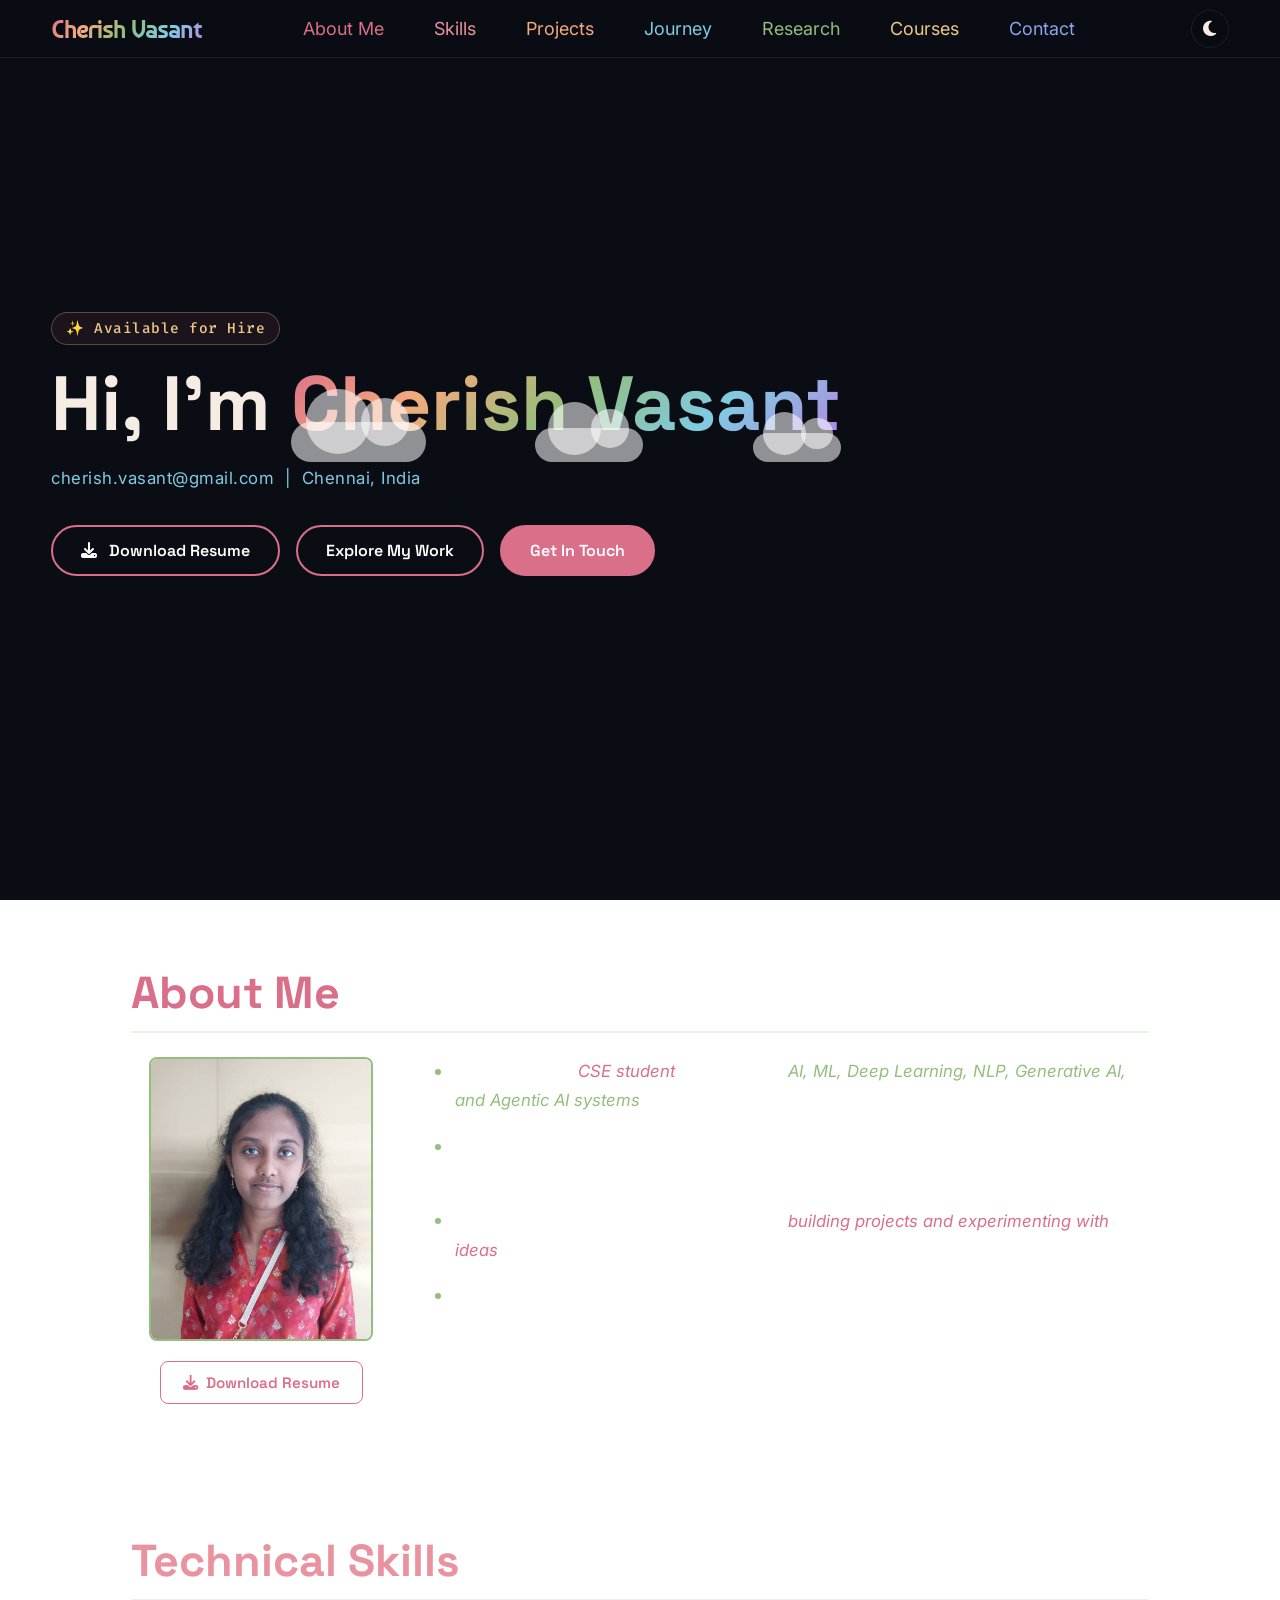
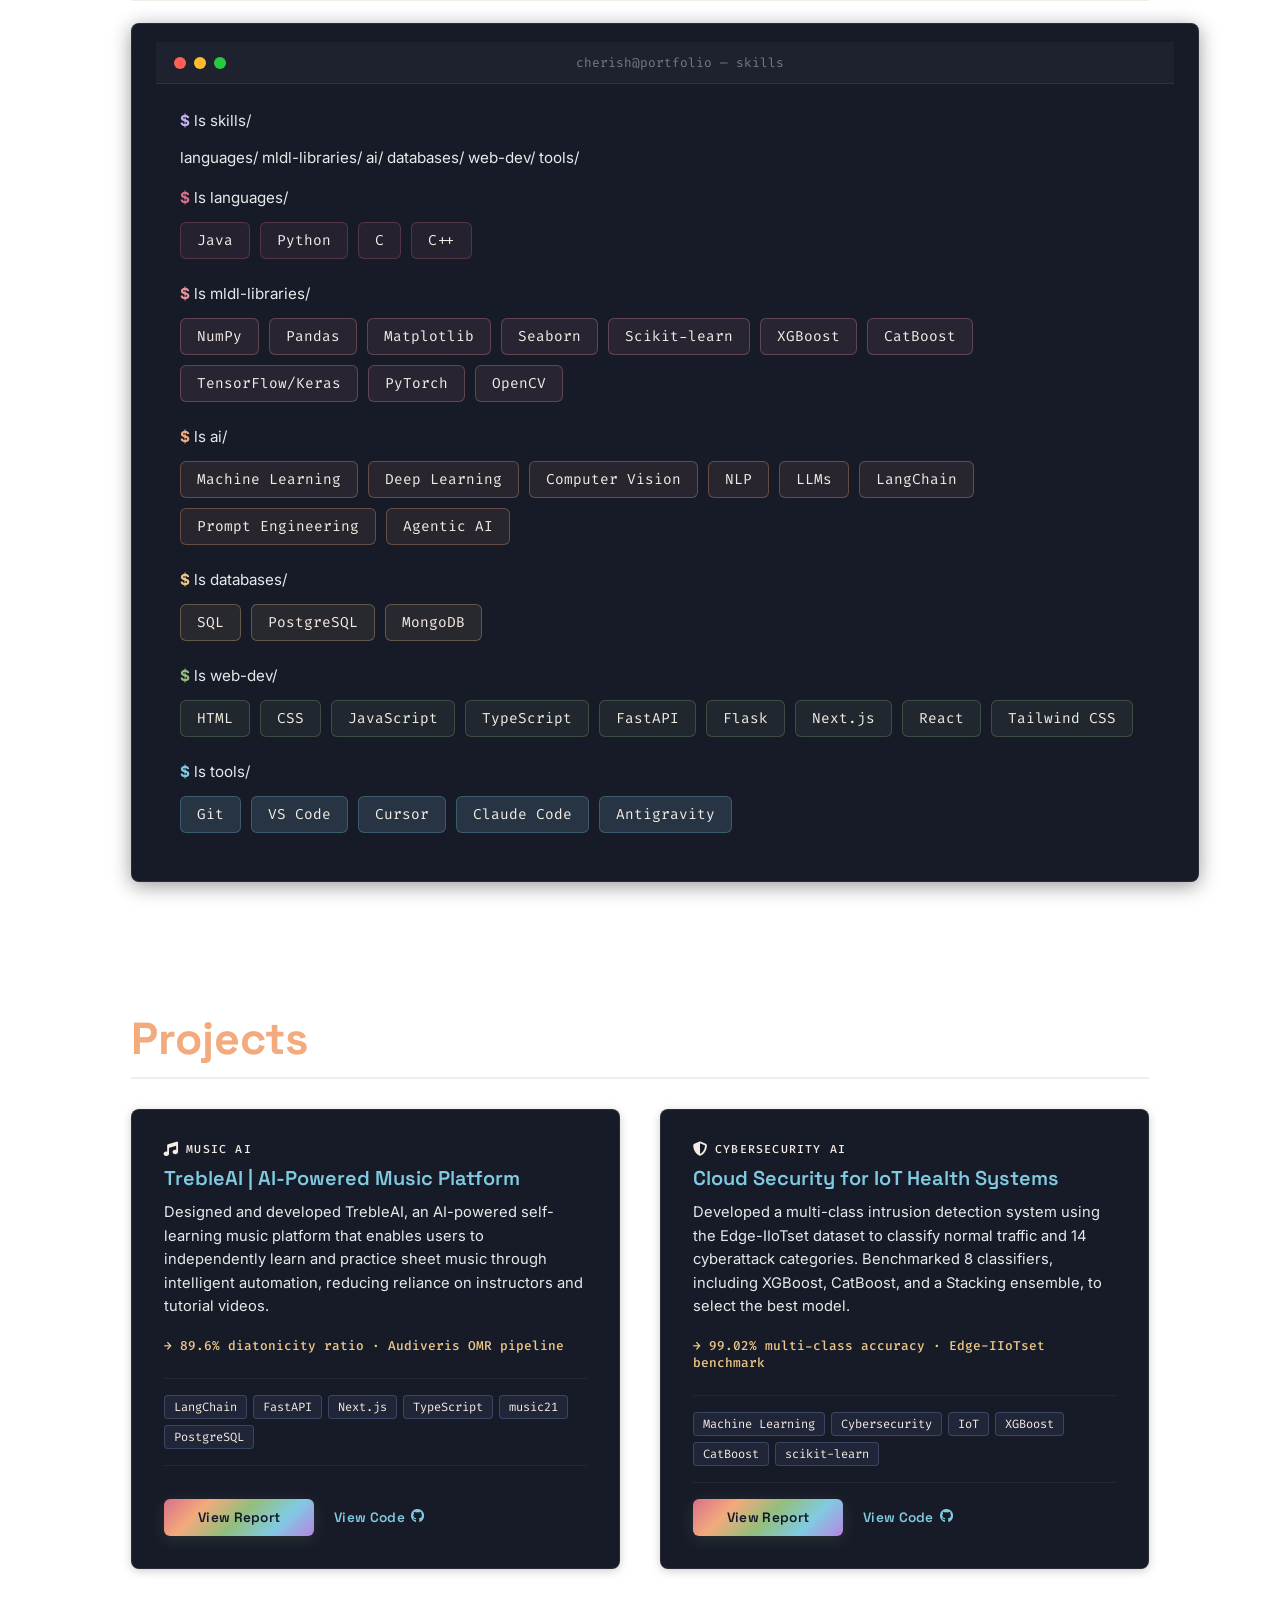
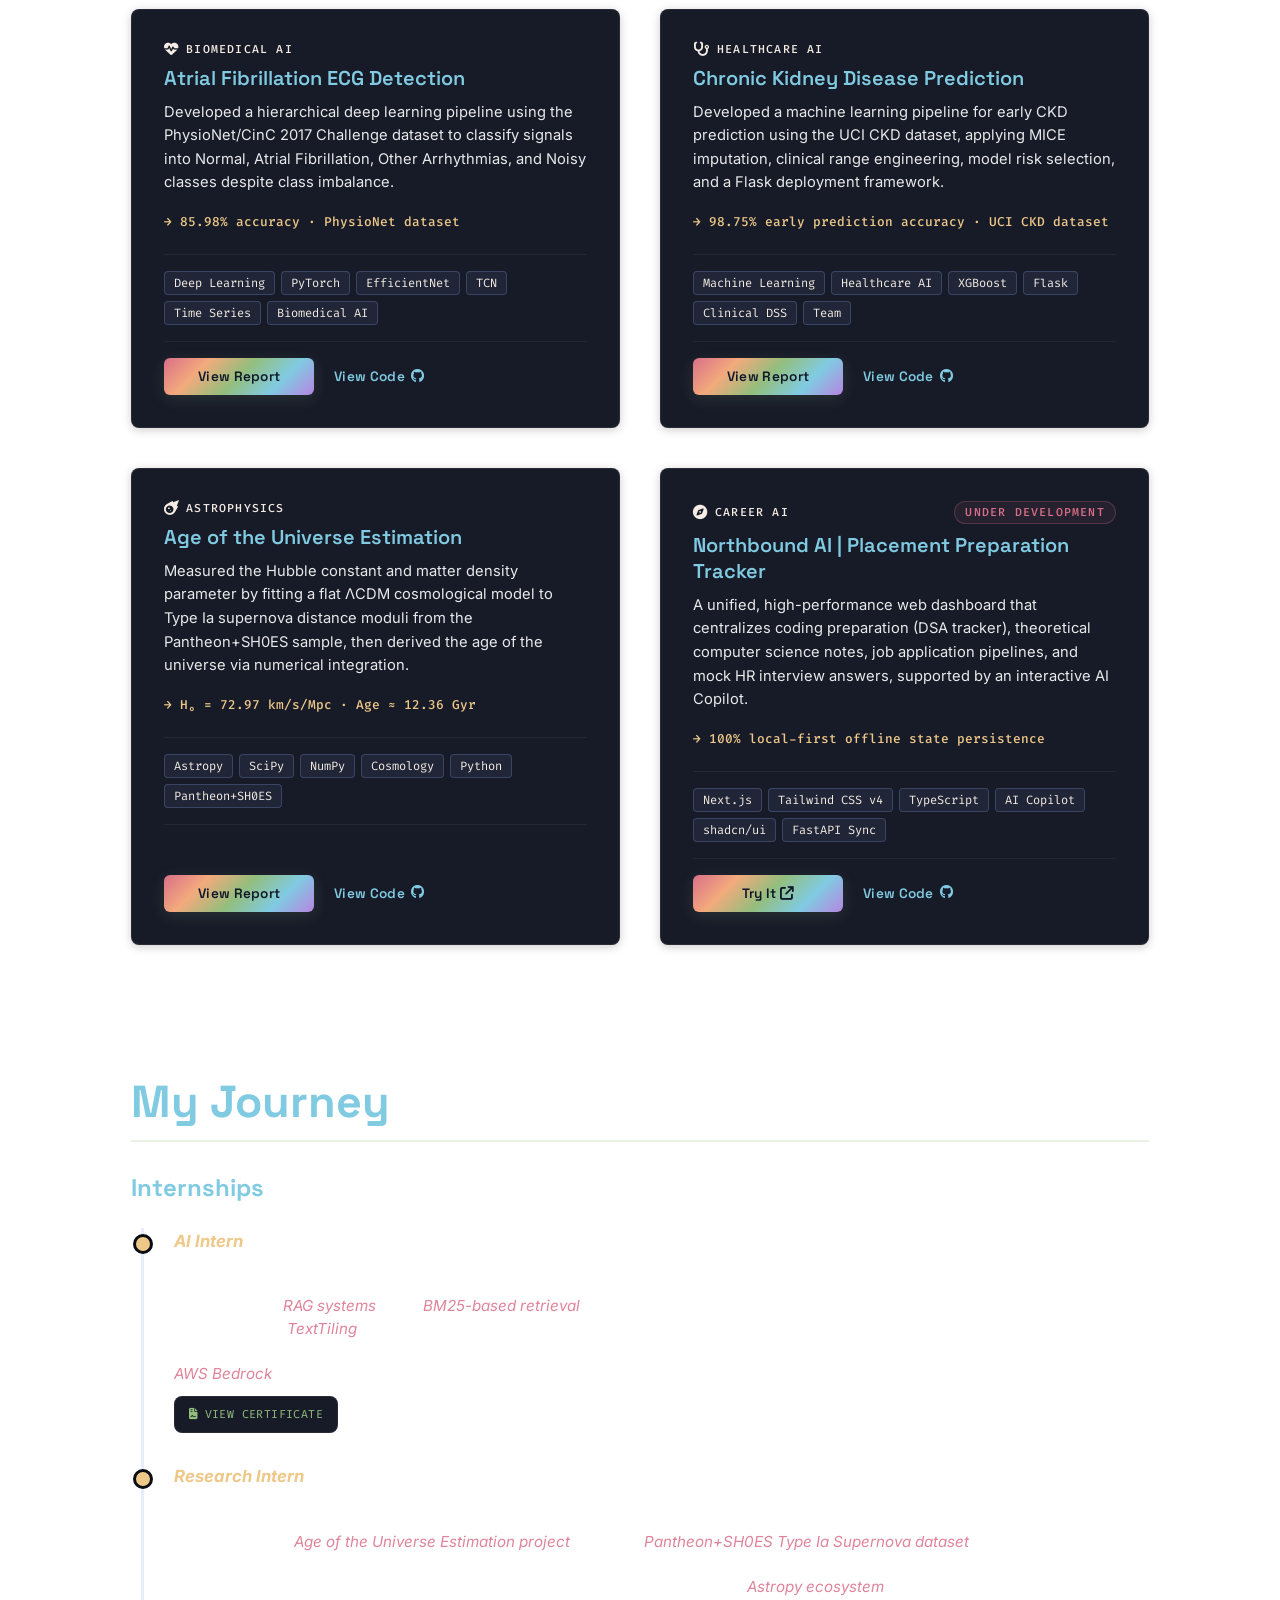
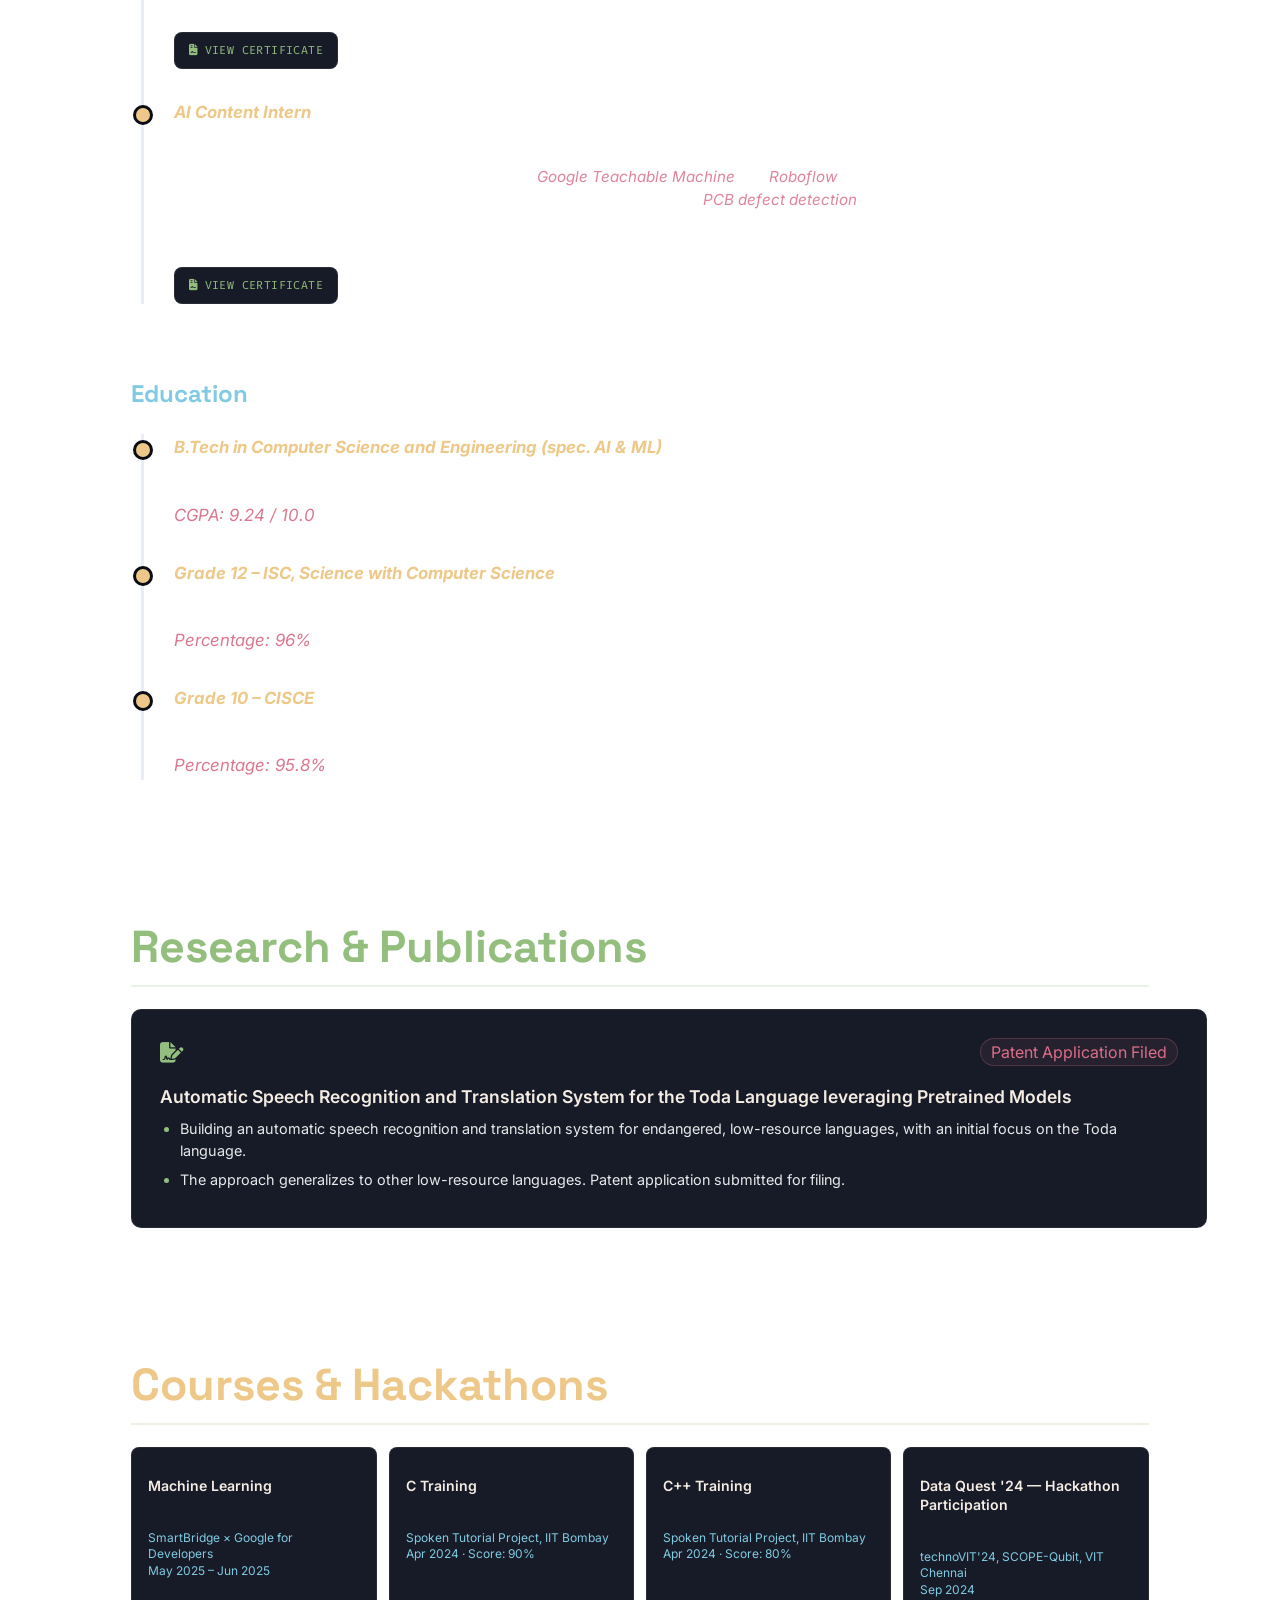
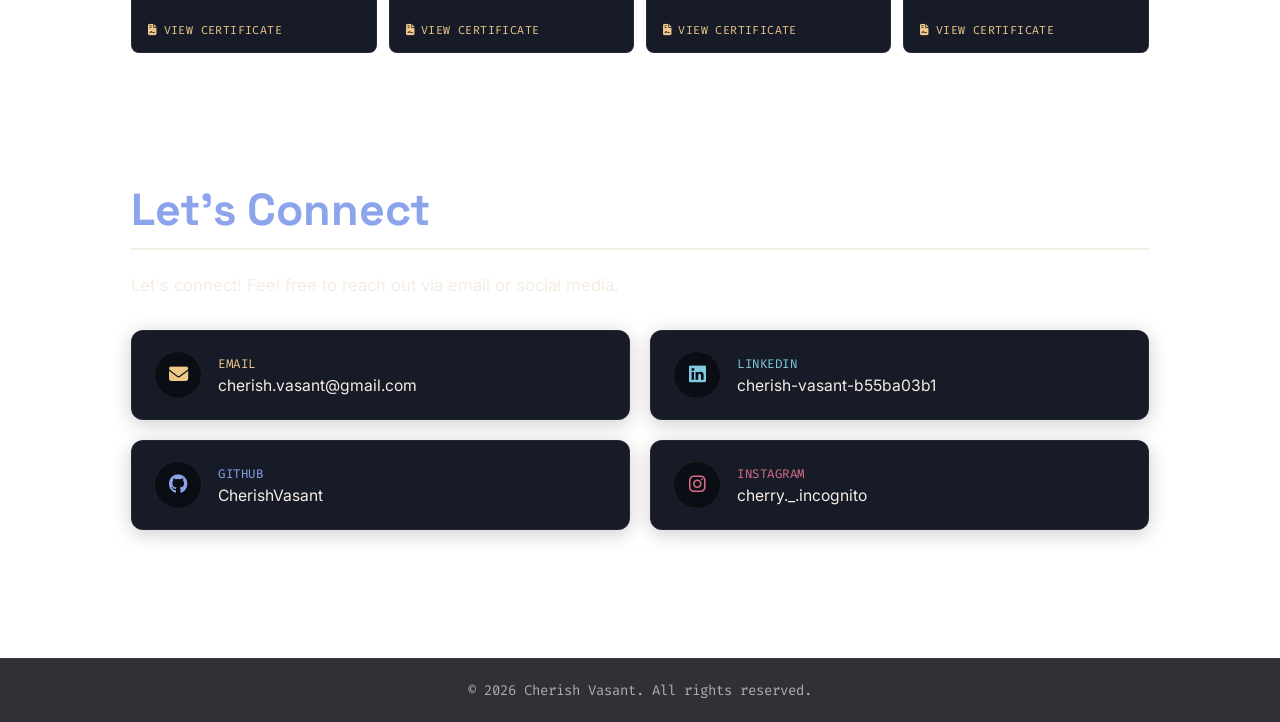
==== commit 822f7a68: "Update" ====
--- a/index.html
+++ b/index.html
@@ -76,18 +76,16 @@
   <!-- ═══════════════ HERO ═══════════════ -->
   <div class="hero">
     <div class="cosmic-dust"></div>
-    <div class="hero-clouds" aria-hidden="true">
-      <div class="hero-cloud hero-cloud-1"></div>
-      <div class="hero-cloud hero-cloud-2"></div>
-      <div class="hero-cloud hero-cloud-3"></div>
-    </div>
 
     <div class="hero-content">
       <div class="hire-badge">✨ Available for Hire</div>
-      <p class="greeting">Welcome to my universe</p>
-      <h1 class="name-line">Hi, I'm <span class="accent">Cherish Vasant</span></h1>
-      <p class="tagline">Final-year CSE student building AI/ML systems that live somewhere between
-        research and real-world deployment &mdash; Deep Learning, NLP, and Agentic AI.</p>
+      <h1 class="name-line">
+        Hi, I'm <span class="accent">Cherish Vasant<span class="hero-name-clouds" aria-hidden="true">
+          <span class="hero-cloud hero-cloud-1"></span>
+          <span class="hero-cloud hero-cloud-2"></span>
+          <span class="hero-cloud hero-cloud-3"></span>
+        </span></span>
+      </h1>
 
       <p class="contact-info-header">
         cherish.vasant@gmail.com
@@ -148,58 +146,64 @@
 
         <div class="terminal-body">
           <p class="prompt-line"><span class="prompt">$</span> ls skills/</p>
-          <p class="terminal-text">languages/  ai-ml/  data-science/  frameworks-web/  databases-tools/</p>
+          <p class="terminal-text">languages/  mldl-libraries/  ai/  databases/  web-dev/  tools/</p>
 
           <div class="skills-category">
             <p class="prompt-line" style="margin-top: 14px;"><span class="prompt">$</span> ls languages/</p>
             <div class="skills-list">
+              <span class="skill-tag">Java</span>
               <span class="skill-tag">Python</span>
-              <span class="skill-tag">Java</span>
-              <span class="skill-tag">C/C++</span>
-              <span class="skill-tag">SQL</span>
-              <span class="skill-tag">JavaScript</span>
-              <span class="skill-tag">TypeScript</span>
-              <span class="skill-tag">R</span>
-              <span class="skill-tag">HTML/CSS</span>
+              <span class="skill-tag">C</span>
+              <span class="skill-tag">C++</span>
             </div>
           </div>
 
           <div class="skills-category">
-            <p class="prompt-line"><span class="prompt">$</span> ls ai-ml/</p>
+            <p class="prompt-line"><span class="prompt">$</span> ls mldl-libraries/</p>
             <div class="skills-list">
-              <span class="skill-tag">PyTorch</span>
-              <span class="skill-tag">TensorFlow/Keras</span>
+              <span class="skill-tag">NumPy</span>
+              <span class="skill-tag">Pandas</span>
+              <span class="skill-tag">Matplotlib</span>
+              <span class="skill-tag">Seaborn</span>
               <span class="skill-tag">Scikit-learn</span>
               <span class="skill-tag">XGBoost</span>
               <span class="skill-tag">CatBoost</span>
+              <span class="skill-tag">TensorFlow/Keras</span>
+              <span class="skill-tag">PyTorch</span>
+              <span class="skill-tag">OpenCV</span>
+            </div>
+          </div>
+
+          <div class="skills-category">
+            <p class="prompt-line"><span class="prompt">$</span> ls ai/</p>
+            <div class="skills-list">
+              <span class="skill-tag">Machine Learning</span>
               <span class="skill-tag">Deep Learning</span>
-              <span class="skill-tag">Machine Learning</span>
               <span class="skill-tag">Computer Vision</span>
               <span class="skill-tag">NLP</span>
               <span class="skill-tag">LLMs</span>
               <span class="skill-tag">LangChain</span>
               <span class="skill-tag">Prompt Engineering</span>
+              <span class="skill-tag">Agentic AI</span>
             </div>
           </div>
 
           <div class="skills-category">
-            <p class="prompt-line"><span class="prompt">$</span> ls data-science/</p>
+            <p class="prompt-line"><span class="prompt">$</span> ls databases/</p>
             <div class="skills-list">
-              <span class="skill-tag">Pandas</span>
-              <span class="skill-tag">NumPy</span>
-              <span class="skill-tag">Matplotlib</span>
-              <span class="skill-tag">OpenCV</span>
-              <span class="skill-tag">Astropy</span>
-              <span class="skill-tag">NeuroKit2</span>
-              <span class="skill-tag">music21</span>
-              <span class="skill-tag">FITS File Processing</span>
-              <span class="skill-tag">Jupyter Notebook</span>
+              <span class="skill-tag">SQL</span>
+              <span class="skill-tag">PostgreSQL</span>
+              <span class="skill-tag">MongoDB</span>
             </div>
           </div>
 
           <div class="skills-category">
-            <p class="prompt-line"><span class="prompt">$</span> ls frameworks-web/</p>
+            <p class="prompt-line"><span class="prompt">$</span> ls web-dev/</p>
             <div class="skills-list">
+              <span class="skill-tag">HTML</span>
+              <span class="skill-tag">CSS</span>
+              <span class="skill-tag">JavaScript</span>
+              <span class="skill-tag">TypeScript</span>
               <span class="skill-tag">FastAPI</span>
               <span class="skill-tag">Flask</span>
               <span class="skill-tag">Next.js</span>
@@ -209,17 +213,13 @@
           </div>
 
           <div class="skills-category">
-            <p class="prompt-line"><span class="prompt">$</span> ls databases-tools/</p>
+            <p class="prompt-line"><span class="prompt">$</span> ls tools/</p>
             <div class="skills-list">
-              <span class="skill-tag">PostgreSQL</span>
-              <span class="skill-tag">MongoDB</span>
               <span class="skill-tag">Git</span>
               <span class="skill-tag">VS Code</span>
               <span class="skill-tag">Cursor</span>
               <span class="skill-tag">Claude Code</span>
               <span class="skill-tag">Antigravity</span>
-              <span class="skill-tag">OpenSheetMusicDisplay (OSMD)</span>
-              <span class="skill-tag">Audiveris</span>
             </div>
           </div>
         </div>
@@ -419,7 +419,7 @@
                   </div>
                 </div>
                 <p class="cont" style="font-size: 0.95rem; opacity: 0.85; line-height: 1.5; margin-top: 8px;">
-                  • Built hybrid <span class="highlight-accent highlight-italic">NLP + LLM text segmentation</span> pipelines and multi-method document retrieval (<span class="highlight-accent highlight-italic">BM25, tag-based, and LLM-based matching</span>), evaluated against the public <span class="highlight-accent highlight-italic">LongBench</span> benchmark.<br>
+                  • Learned how <span class="highlight-accent highlight-italic">RAG systems</span> work, <span class="highlight-accent highlight-italic">BM25-based retrieval</span> and benchmark-driven evaluation practices, alongside NLP text-segmentation techniques like <span class="highlight-accent highlight-italic">TextTiling</span> for large-scale language pipelines.<br>
                   • Designed prompting strategies (task decomposition, two-stage extraction, neutral framing) and made programmatic LLM calls through <span class="highlight-accent highlight-italic">AWS Bedrock</span>, with cost tracking and performance optimizations like caching, streaming, and concurrency.
                 </p>
                 <a class="cert-card cert-card-compact" style="margin-top: 10px;" href="documents/Linaius_Letter_of_Experience.pdf" target="_blank">
@@ -529,10 +529,13 @@
       <div class="research-card">
         <div class="research-card-header">
           <i class="fa-solid fa-file-signature research-card-icon"></i>
-          <span class="status-pill">Patent Pending</span>
+          <span class="status-pill">Patent Application Filed</span>
         </div>
         <p class="research-card-title">Automatic Speech Recognition and Translation System for the Toda Language leveraging Pretrained Models</p>
-        <p class="research-card-meta">Patent application filed. Full technical details are withheld until publication.</p>
+        <ul class="research-card-meta">
+          <li>Building an automatic speech recognition and translation system for endangered, low-resource languages, with an initial focus on the Toda language.</li>
+          <li>The approach generalizes to other low-resource languages. Patent application submitted for filing.</li>
+        </ul>
       </div>
     </div>
 
@@ -542,27 +545,23 @@
 
       <div class="cert-grid">
         <a class="cert-card" href="documents/Smartbridge/CompletionCertificateSmartBridge.pdf" target="_blank">
-          <i class="fa-solid fa-certificate cert-card-icon"></i>
           <p class="cert-card-title">Machine Learning</p>
           <p class="cert-card-meta">SmartBridge × Google for Developers<br>May 2025 – Jun 2025</p>
           <span class="cert-card-action"><i class="fa-solid fa-file-contract"></i> View Certificate</span>
         </a>
-        <a class="cert-card" href="documents/Certificate - Data Quest '24. 2 Days Event.pdf" target="_blank">
-          <i class="fa-solid fa-certificate cert-card-icon"></i>
-          <p class="cert-card-title">Data Quest '24 — Hackathon Participation</p>
-          <p class="cert-card-meta">technoVIT'24, SCOPE-Qubit, VIT Chennai<br>Sep 2024</p>
-          <span class="cert-card-action"><i class="fa-solid fa-file-contract"></i> View Certificate</span>
-        </a>
         <a class="cert-card" href="documents/CHERISH-VASANT-C.pdf" target="_blank">
-          <i class="fa-solid fa-certificate cert-card-icon"></i>
           <p class="cert-card-title">C Training</p>
           <p class="cert-card-meta">Spoken Tutorial Project, IIT Bombay<br>Apr 2024 · Score: 90%</p>
           <span class="cert-card-action"><i class="fa-solid fa-file-contract"></i> View Certificate</span>
         </a>
         <a class="cert-card" href="documents/CHERISH-VASANT-Cpp.pdf" target="_blank">
-          <i class="fa-solid fa-certificate cert-card-icon"></i>
           <p class="cert-card-title">C++ Training</p>
           <p class="cert-card-meta">Spoken Tutorial Project, IIT Bombay<br>Apr 2024 · Score: 80%</p>
+          <span class="cert-card-action"><i class="fa-solid fa-file-contract"></i> View Certificate</span>
+        </a>
+        <a class="cert-card" href="documents/Certificate - Data Quest '24. 2 Days Event.pdf" target="_blank">
+          <p class="cert-card-title">Data Quest '24 — Hackathon Participation</p>
+          <p class="cert-card-meta">technoVIT'24, SCOPE-Qubit, VIT Chennai<br>Sep 2024</p>
           <span class="cert-card-action"><i class="fa-solid fa-file-contract"></i> View Certificate</span>
         </a>
       </div>
--- a/styles.css
+++ b/styles.css
@@ -51,6 +51,8 @@
     --color-coral-border: rgba(243, 170, 124, 0.30);
     --color-gold-faint: rgba(238, 200, 136, 0.08);
     --color-gold-border: rgba(238, 200, 136, 0.30);
+    --color-gold-dim: rgba(238, 200, 136, 0.15);
+    --color-gold-glow: rgba(238, 200, 136, 0.40);
     --color-lavender-light-faint: rgba(198, 176, 241, 0.08);
     --color-lavender-light-border: rgba(198, 176, 241, 0.30);
     --color-amethyst-faint: rgba(182, 133, 225, 0.08);
@@ -61,16 +63,16 @@
     --gradient-aurora-text: var(--gradient-aurora);
     --gradient-aurora-btn: linear-gradient(135deg, rgba(218,111,137,0.15) 0%, rgba(243,170,124,0.15) 25%, rgba(147,190,125,0.15) 50%, rgba(128,203,226,0.15) 75%, rgba(182,133,225,0.15) 100%);
 
-    /* ── Backgrounds (Warm Dark Default) ─────── */
-    --bg-dark: #26180C;
-    --bg-dark-alpha: rgba(38, 24, 12, 0.45);
-    --bg-dark-alpha-heavy: rgba(38, 24, 12, 0.85);
-    --bg-card: #342414;
+    /* ── Backgrounds (Night Sky Dark Default) ─────── */
+    --bg-dark: #0B0D14;
+    --bg-dark-alpha: rgba(11, 13, 20, 0.45);
+    --bg-dark-alpha-heavy: rgba(11, 13, 20, 0.85);
+    --bg-card: #171B28;
     --bg-card-hover: rgba(255, 255, 255, 0.05);
-    --bg-mobile-menu: rgba(38, 24, 12, 0.98);
-    --bg-mobile-menu-blur: rgba(38, 24, 12, 0.85);
-    --bg-social-icon: rgba(38, 24, 12, 0.60);
-    --hero-cloud-color: rgba(245, 237, 227, 0.07);
+    --bg-mobile-menu: rgba(11, 13, 20, 0.98);
+    --bg-mobile-menu-blur: rgba(11, 13, 20, 0.85);
+    --bg-social-icon: rgba(11, 13, 20, 0.60);
+    --hero-cloud-color: rgba(255, 255, 255, 0.55);
 
     /* ── Borders ──────────────────────────────────────── */
     --border-color: rgba(255,241,224,0.08);
@@ -223,6 +225,8 @@
     --color-coral-border: rgba(220, 132, 73, 0.30);
     --color-gold-faint: rgba(201, 154, 61, 0.08);
     --color-gold-border: rgba(201, 154, 61, 0.30);
+    --color-gold-dim: rgba(201, 154, 61, 0.15);
+    --color-gold-glow: rgba(201, 154, 61, 0.40);
     --color-lavender-light-faint: rgba(149, 117, 214, 0.08);
     --color-lavender-light-border: rgba(149, 117, 214, 0.30);
     --color-amethyst-faint: rgba(148, 85, 201, 0.08);
@@ -236,12 +240,12 @@
     --bg-dark: #EFE6D8;
     --bg-dark-alpha: rgba(239, 230, 216, 0.85);
     --bg-dark-alpha-heavy: rgba(239, 230, 216, 0.95);
-    --bg-card: #FBF6EC;
+    --bg-card: #F3E9D7;
     --bg-card-hover: rgba(58, 46, 34, 0.03);
     --bg-mobile-menu: rgba(239, 230, 216, 0.98);
     --bg-mobile-menu-blur: rgba(239, 230, 216, 0.90);
-    --bg-social-icon: rgba(251, 246, 236, 0.90);
-    --hero-cloud-color: rgba(255, 255, 255, 0.75);
+    --bg-social-icon: rgba(243, 233, 215, 0.90);
+    --hero-cloud-color: rgba(255, 255, 255, 0.9);
 
     --border-color: rgba(58, 46, 34, 0.12);
     --border-subtle: rgba(58, 46, 34, 0.08);
@@ -507,19 +511,34 @@
     box-sizing: border-box;
 }
 
-.hero-clouds {
+.name-line {
+    position: relative;
+}
+
+/* Clouds are nested inside .accent (the "Cherish Vasant" span itself),
+   so left:0/right:0 always spans exactly the rendered width of the name
+   — no matter the viewport or font-size — instead of a fixed pixel
+   cluster that only lined up at one screen size. Sized in em so they
+   scale with the name's own responsive font-size. z-index:-1 sits them
+   behind the name text (see .name-line .accent for the stacking context). */
+.hero-name-clouds {
     position: absolute;
-    inset: 0;
-    overflow: hidden;
-    pointer-events: none;
-    z-index: 2;
+    left: 0;
+    right: 0;
+    bottom: -0.22em;
+    display: flex;
+    justify-content: space-between;
+    align-items: flex-end;
+    z-index: -1;
+    pointer-events: auto;
 }
 
 .hero-cloud {
-    position: absolute;
+    position: relative;
     background: var(--hero-cloud-color);
     border-radius: 100px;
-    transition: transform 1.1s cubic-bezier(0.16, 1, 0.3, 1), opacity 1.1s ease;
+    transition: transform 0.4s cubic-bezier(0.34, 1.2, 0.64, 1);
+    cursor: default;
 }
 
 .hero-cloud::before,
@@ -531,81 +550,75 @@
 }
 
 .hero-cloud-1 {
-    width: 170px;
-    height: 56px;
-    top: 12%;
-    left: 6%;
+    width: 1.75em;
+    height: 0.53em;
 }
 
 .hero-cloud-1::before {
-    width: 80px;
-    height: 80px;
-    top: -40px;
-    left: 18px;
+    width: 0.84em;
+    height: 0.84em;
+    top: -0.42em;
+    left: 0.19em;
 }
 
 .hero-cloud-1::after {
-    width: 60px;
-    height: 60px;
-    top: -30px;
-    left: 84px;
+    width: 0.63em;
+    height: 0.63em;
+    top: -0.31em;
+    left: 0.91em;
 }
 
 .hero-cloud-2 {
-    width: 130px;
-    height: 42px;
-    top: 24%;
-    right: 8%;
+    width: 1.4em;
+    height: 0.44em;
 }
 
 .hero-cloud-2::before {
-    width: 60px;
-    height: 60px;
-    top: -30px;
-    left: 14px;
+    width: 0.69em;
+    height: 0.69em;
+    top: -0.34em;
+    left: 0.16em;
 }
 
 .hero-cloud-2::after {
-    width: 46px;
-    height: 46px;
-    top: -22px;
-    left: 62px;
+    width: 0.5em;
+    height: 0.5em;
+    top: -0.25em;
+    left: 0.72em;
 }
 
 .hero-cloud-3 {
-    width: 110px;
-    height: 36px;
-    bottom: 14%;
-    left: 18%;
+    width: 1.15em;
+    height: 0.38em;
 }
 
 .hero-cloud-3::before {
-    width: 50px;
-    height: 50px;
-    top: -25px;
-    left: 12px;
+    width: 0.56em;
+    height: 0.56em;
+    top: -0.28em;
+    left: 0.13em;
 }
 
 .hero-cloud-3::after {
-    width: 38px;
-    height: 38px;
-    top: -18px;
-    left: 52px;
-}
-
-.hero:hover .hero-cloud-1 {
-    transform: translate(-140px, -70px);
-    opacity: 0;
-}
-
-.hero:hover .hero-cloud-2 {
-    transform: translate(160px, -50px);
-    opacity: 0;
-}
-
-.hero:hover .hero-cloud-3 {
-    transform: translate(-110px, 90px);
-    opacity: 0;
+    width: 0.41em;
+    height: 0.41em;
+    top: -0.2em;
+    left: 0.63em;
+}
+
+/* Each cloud drifts a little differently on its own hover — a slight
+   diagonal "away" nudge rather than uniform up/down — and eases back
+   the moment the pointer leaves, via the same transition above. */
+.hero-cloud-1:hover {
+    transform: translate(-0.35em, 0.25em);
+}
+
+.hero-cloud-2:hover {
+    transform: translate(0.4em, 0.3em);
+}
+
+.hero-cloud-3:hover {
+    transform: translate(-0.3em, -0.3em);
 }
 
 .cosmic-dust {
@@ -646,13 +659,13 @@
 @keyframes pulse-glow {
     0%,
     100% {
-        box-shadow: 0 0 5px var(--color-lavender-dim);
-        border-color: var(--color-accent-border);
+        box-shadow: 0 0 5px var(--color-gold-dim);
+        border-color: var(--color-gold-border);
     }
 
     50% {
-        box-shadow: 0 0 15px var(--color-lavender-glow);
-        border-color: var(--color-lavender);
+        box-shadow: 0 0 15px var(--color-gold-glow);
+        border-color: var(--color-gold);
     }
 }
 
@@ -676,6 +689,8 @@
 }
 
 .name-line .accent {
+    position: relative;
+    z-index: 0;
     background: var(--gradient-aurora-text);
     -webkit-background-clip: text;
     background-clip: text;
@@ -907,7 +922,7 @@
     border: 1px solid var(--border-color);
     border-radius: 10px;
     padding: clamp(18px, 4vw, 28px);
-    max-width: 720px;
+    width: 100%;
 }
 
 .research-card-header {
@@ -931,9 +946,29 @@
 }
 
 .research-card-meta {
-    color: var(--text-secondary);
+    list-style: none;
+    margin: 0;
+    padding: 0;
+    color: var(--text-white-soft);
     font-size: 0.9rem;
     line-height: 1.5;
+}
+
+.research-card-meta li {
+    position: relative;
+    padding-left: var(--space-5);
+    margin-bottom: var(--space-2);
+}
+
+.research-card-meta li::before {
+    content: "";
+    position: absolute;
+    left: 4px;
+    top: 0.6em;
+    width: 5px;
+    height: 5px;
+    border-radius: 50%;
+    background: var(--color-sage);
 }
 
 .about-me-content {
@@ -1007,7 +1042,7 @@
     font-size: 1.12rem;
     font-weight: 700;
     font-style: italic;
-    color: var(--color-primary);
+    color: var(--color-gold);
     margin: 0 0 4px 0;
     font-family: var(--font-heading);
 }
@@ -1125,7 +1160,7 @@
     font-family: var(--font-body) !important;
     font-size: 1.05rem;
     line-height: 1.65;
-    color: var(--text-secondary);
+    color: var(--text-primary);
 }
 
 img,
@@ -1189,7 +1224,7 @@
     align-items: center;
     gap: 8px;
     margin-bottom: 8px;
-    color: var(--text-secondary);
+    color: var(--text-primary);
 }
 
 .project-eyebrow i {
@@ -1219,7 +1254,7 @@
     margin-bottom: 10px;
     font-size: clamp(1.1rem, 2.5vw, 1.25rem);
     line-height: 1.3;
-    color: var(--text-primary);
+    color: var(--color-sky);
     font-weight: 600;
     font-family: var(--font-heading);
 }
@@ -1235,7 +1270,7 @@
     font-family: var(--font-mono);
     font-size: clamp(0.75rem, 1.6vw, 0.8rem);
     font-weight: 500;
-    color: var(--color-mint);
+    color: var(--color-gold);
     margin: 8px 0;
 }
 
@@ -1254,9 +1289,9 @@
 }
 
 .tech-tag {
-    background: var(--color-primary-faint);
+    background: var(--color-lavender-faint);
     color: var(--text-primary);
-    border: 1px solid var(--border-subtle);
+    border: 1px solid var(--color-lavender-border);
     padding: 3px 9px;
     border-radius: 4px;
     font-size: clamp(0.7rem, 1.5vw, 0.75rem);
@@ -1304,8 +1339,9 @@
 .project-cta.secondary {
     background: transparent;
     border: none;
+    box-shadow: none;
     padding: 0;
-    color: #D5D9EC;
+    color: var(--text-secondary);
     text-decoration: none;
     text-align: left;
     font-size: clamp(0.78rem, 1.8vw, 0.85rem);
@@ -1321,7 +1357,8 @@
 .project-cta.secondary:hover {
     background: transparent;
     border: none;
-    color: #F8F6F4;
+    box-shadow: none;
+    color: var(--text-primary);
     text-decoration: underline;
 }
 
@@ -1546,6 +1583,10 @@
     color: var(--text-white-muted) !important;
 }
 
+.timeline-content p.role {
+    color: var(--color-gold) !important;
+}
+
 
 /* ═══════════════════════════════════════════════════════════
    CONTACT — single row of link cards, no form
@@ -1578,7 +1619,7 @@
 
 .connect-card:hover {
     transform: translateY(-4px);
-    border-color: var(--color-accent) !important;
+    border-color: var(--border-hover);
     box-shadow: 0 12px 30px var(--shadow-2xl);
 }
 
@@ -1598,7 +1639,7 @@
 }
 
 .connect-card:hover .connect-icon {
-    border-color: var(--color-accent) !important;
+    border-color: var(--border-hover);
 }
 
 .connect-text {
@@ -1847,79 +1888,69 @@
 #contact h1.section-head { color: var(--color-periwinkle); }
 
 /* Hero — rose + sage + gold (the pairing that flows into About Me) */
-.greeting { color: var(--color-rose) !important; }
-.hire-badge { color: var(--color-gold) !important; }
+.hire-badge { color: var(--color-gold) !important; border-color: var(--color-gold-border) !important; }
 .image-container { border-color: var(--color-sage) !important; }
 
 /* Journey — sky + gold + salmon */
-.work-experience-block h2 { color: var(--color-gold); }
-.education-block h2 { color: var(--color-salmon); }
-
-.work-experience-block .timeline-item:nth-child(1) .timeline-dot { background: var(--color-sky); }
-.work-experience-block .timeline-item:nth-child(2) .timeline-dot { background: var(--color-gold); }
-.work-experience-block .timeline-item:nth-child(3) .timeline-dot { background: var(--color-salmon); }
-.education-block .timeline-item:nth-child(1) .timeline-dot { background: var(--color-salmon); }
-.education-block .timeline-item:nth-child(2) .timeline-dot { background: var(--color-gold); }
-.education-block .timeline-item:nth-child(3) .timeline-dot { background: var(--color-sky); }
+.work-experience-block h2,
+.education-block h2 { color: var(--color-sky); }
+
+.timeline-dot { background: var(--color-gold) !important; }
 
 /* Research — sage + rose + amethyst */
 .research-card-icon { color: var(--color-sage); }
 .status-pill { background-color: var(--color-accent-faint); border-color: var(--color-accent-border); color: var(--color-rose); }
 
-/* Skills — salmon + sky + amethyst, repeating across the 5 categories */
-.skills-category:nth-of-type(1) .prompt { color: var(--color-salmon); }
-.skills-category:nth-of-type(1) .skill-tag { background-color: var(--color-salmon-faint); border-color: var(--color-salmon-border); }
-.skills-category:nth-of-type(1) .skill-tag:hover { border-color: var(--color-salmon); background-color: var(--color-salmon-faint); }
-
-.skills-category:nth-of-type(2) .prompt { color: var(--color-sky); }
-.skills-category:nth-of-type(2) .skill-tag { background-color: var(--color-secondary-dim); border-color: var(--color-secondary-border); }
-.skills-category:nth-of-type(2) .skill-tag:hover { border-color: var(--color-sky); background-color: var(--color-secondary-dim); }
-
-.skills-category:nth-of-type(3) .prompt { color: var(--color-amethyst); }
-.skills-category:nth-of-type(3) .skill-tag { background-color: var(--color-amethyst-faint); border-color: var(--color-amethyst-border); }
-.skills-category:nth-of-type(3) .skill-tag:hover { border-color: var(--color-amethyst); background-color: var(--color-amethyst-faint); }
-
-.skills-category:nth-of-type(4) .prompt { color: var(--color-salmon); }
-.skills-category:nth-of-type(4) .skill-tag { background-color: var(--color-salmon-faint); border-color: var(--color-salmon-border); }
-.skills-category:nth-of-type(4) .skill-tag:hover { border-color: var(--color-salmon); background-color: var(--color-salmon-faint); }
-
-.skills-category:nth-of-type(5) .prompt { color: var(--color-sky); }
-.skills-category:nth-of-type(5) .skill-tag { background-color: var(--color-secondary-dim); border-color: var(--color-secondary-border); }
-.skills-category:nth-of-type(5) .skill-tag:hover { border-color: var(--color-sky); background-color: var(--color-secondary-dim); }
-
-/* Projects — coral + periwinkle + rose, repeating across the 6 cards */
-.projects-grid .project-card:nth-child(1) .project-eyebrow i,
-.projects-grid .project-card:nth-child(1) .project-stat { color: var(--color-coral); }
-.projects-grid .project-card:nth-child(2) .project-eyebrow i,
-.projects-grid .project-card:nth-child(2) .project-stat { color: var(--color-periwinkle); }
-.projects-grid .project-card:nth-child(3) .project-eyebrow i,
-.projects-grid .project-card:nth-child(3) .project-stat { color: var(--color-rose); }
-.projects-grid .project-card:nth-child(4) .project-eyebrow i,
-.projects-grid .project-card:nth-child(4) .project-stat { color: var(--color-coral); }
-.projects-grid .project-card:nth-child(5) .project-eyebrow i,
-.projects-grid .project-card:nth-child(5) .project-stat { color: var(--color-periwinkle); }
-.projects-grid .project-card:nth-child(6) .project-eyebrow i,
-.projects-grid .project-card:nth-child(6) .project-stat { color: var(--color-rose); }
-
-/* Courses & Hackathons — gold + lavender + sage */
-.cert-grid .cert-card:nth-child(1) .cert-card-icon,
-.cert-grid .cert-card:nth-child(1) .cert-card-action { color: var(--color-gold); }
-.cert-grid .cert-card:nth-child(2) .cert-card-icon,
-.cert-grid .cert-card:nth-child(2) .cert-card-action { color: var(--color-lavender); }
-.cert-grid .cert-card:nth-child(3) .cert-card-icon,
-.cert-grid .cert-card:nth-child(3) .cert-card-action { color: var(--color-sage); }
-.cert-grid .cert-card:nth-child(4) .cert-card-icon,
-.cert-grid .cert-card:nth-child(4) .cert-card-action { color: var(--color-gold); }
-
-/* Contact — periwinkle + rose + gold */
-.connect-links .connect-card:nth-child(1) .connect-icon { color: var(--color-periwinkle); }
-.connect-links .connect-card:nth-child(2) .connect-icon { color: var(--color-rose); }
-.connect-links .connect-card:nth-child(3) .connect-icon { color: var(--color-gold); }
-.connect-links .connect-card:nth-child(4) .connect-icon { color: var(--color-periwinkle); }
-.connect-links .connect-card:nth-child(1) .connect-label { color: var(--color-periwinkle); }
-.connect-links .connect-card:nth-child(2) .connect-label { color: var(--color-rose); }
-.connect-links .connect-card:nth-child(3) .connect-label { color: var(--color-gold); }
-.connect-links .connect-card:nth-child(4) .connect-label { color: var(--color-periwinkle); }
+/* Skills — full rainbow walk, one distinct hue per category, no repeats */
+.skills-category:nth-of-type(1) .prompt { color: var(--color-rose); }
+.skills-category:nth-of-type(1) .skill-tag { background-color: var(--color-accent-faint); border-color: var(--color-accent-border); }
+.skills-category:nth-of-type(1) .skill-tag:hover { border-color: var(--color-rose); background-color: var(--color-accent-dim); }
+
+.skills-category:nth-of-type(2) .prompt { color: var(--color-salmon); }
+.skills-category:nth-of-type(2) .skill-tag { background-color: var(--color-salmon-faint); border-color: var(--color-salmon-border); }
+.skills-category:nth-of-type(2) .skill-tag:hover { border-color: var(--color-salmon); background-color: var(--color-salmon-faint); }
+
+.skills-category:nth-of-type(3) .prompt { color: var(--color-coral); }
+.skills-category:nth-of-type(3) .skill-tag { background-color: var(--color-coral-faint); border-color: var(--color-coral-border); }
+.skills-category:nth-of-type(3) .skill-tag:hover { border-color: var(--color-coral); background-color: var(--color-coral-faint); }
+
+.skills-category:nth-of-type(4) .prompt { color: var(--color-gold); }
+.skills-category:nth-of-type(4) .skill-tag { background-color: var(--color-gold-faint); border-color: var(--color-gold-border); }
+.skills-category:nth-of-type(4) .skill-tag:hover { border-color: var(--color-gold); background-color: var(--color-gold-faint); }
+
+.skills-category:nth-of-type(5) .prompt { color: var(--color-sage); }
+.skills-category:nth-of-type(5) .skill-tag { background-color: var(--color-primary-faint); border-color: var(--color-primary-border); }
+.skills-category:nth-of-type(5) .skill-tag:hover { border-color: var(--color-sage); background-color: var(--color-primary-dim); }
+
+.skills-category:nth-of-type(6) .prompt { color: var(--color-sky); }
+.skills-category:nth-of-type(6) .skill-tag { background-color: var(--color-secondary-dim); border-color: var(--color-secondary-border); }
+.skills-category:nth-of-type(6) .skill-tag:hover { border-color: var(--color-sky); background-color: var(--color-secondary-dim); }
+
+/* Projects — title (h2) and stat use one consistent color across every
+   card (sky + gold, set in the base rules above); eyebrow is plain white.
+   No per-card cycling here anymore. */
+
+/* Courses & Hackathons — one consistent gold accent across every card */
+.cert-grid .cert-card .cert-card-action { color: var(--color-gold); }
+
+/* Contact — brand-inspired colors, one per card, consistent on hover too */
+.connect-links .connect-card:nth-child(1) .connect-icon,
+.connect-links .connect-card:nth-child(1) .connect-label { color: var(--color-gold); }
+.connect-links .connect-card:nth-child(2) .connect-icon,
+.connect-links .connect-card:nth-child(2) .connect-label { color: var(--color-sky); }
+.connect-links .connect-card:nth-child(3) .connect-icon,
+.connect-links .connect-card:nth-child(3) .connect-label { color: var(--color-periwinkle); }
+.connect-links .connect-card:nth-child(4) .connect-icon,
+.connect-links .connect-card:nth-child(4) .connect-label { color: var(--color-rose); }
+
+.connect-links .connect-card:nth-child(1):hover { border-color: var(--color-gold-border) !important; }
+.connect-links .connect-card:nth-child(1):hover .connect-icon { border-color: var(--color-gold) !important; }
+.connect-links .connect-card:nth-child(2):hover { border-color: var(--color-secondary-border) !important; }
+.connect-links .connect-card:nth-child(2):hover .connect-icon { border-color: var(--color-sky) !important; }
+.connect-links .connect-card:nth-child(3):hover { border-color: var(--color-lavender-border) !important; }
+.connect-links .connect-card:nth-child(3):hover .connect-icon { border-color: var(--color-periwinkle) !important; }
+.connect-links .connect-card:nth-child(4):hover { border-color: var(--color-accent-border) !important; }
+.connect-links .connect-card:nth-child(4):hover .connect-icon { border-color: var(--color-rose) !important; }
 
 /* Back-to-top — periwinkle to rose, echoing the Contact pairing */
 .back-to-top { background: var(--color-periwinkle) !important; }
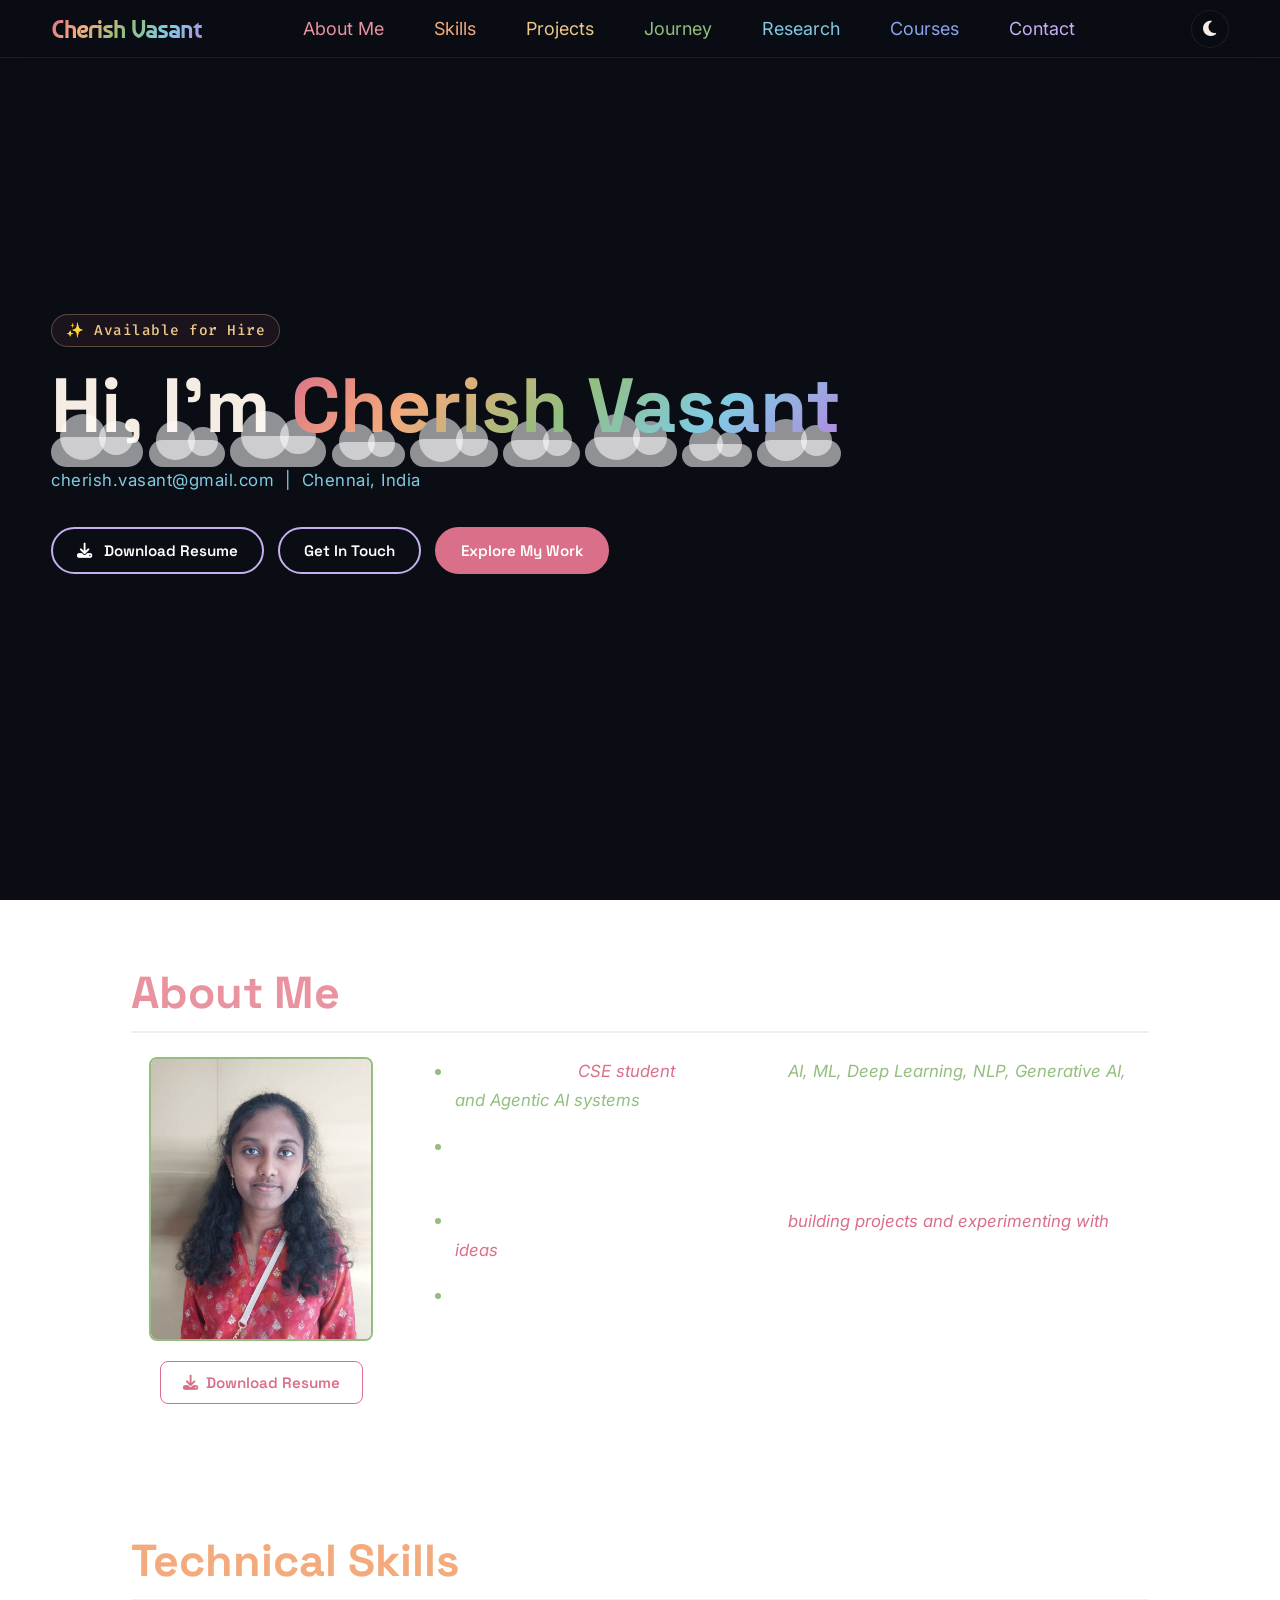
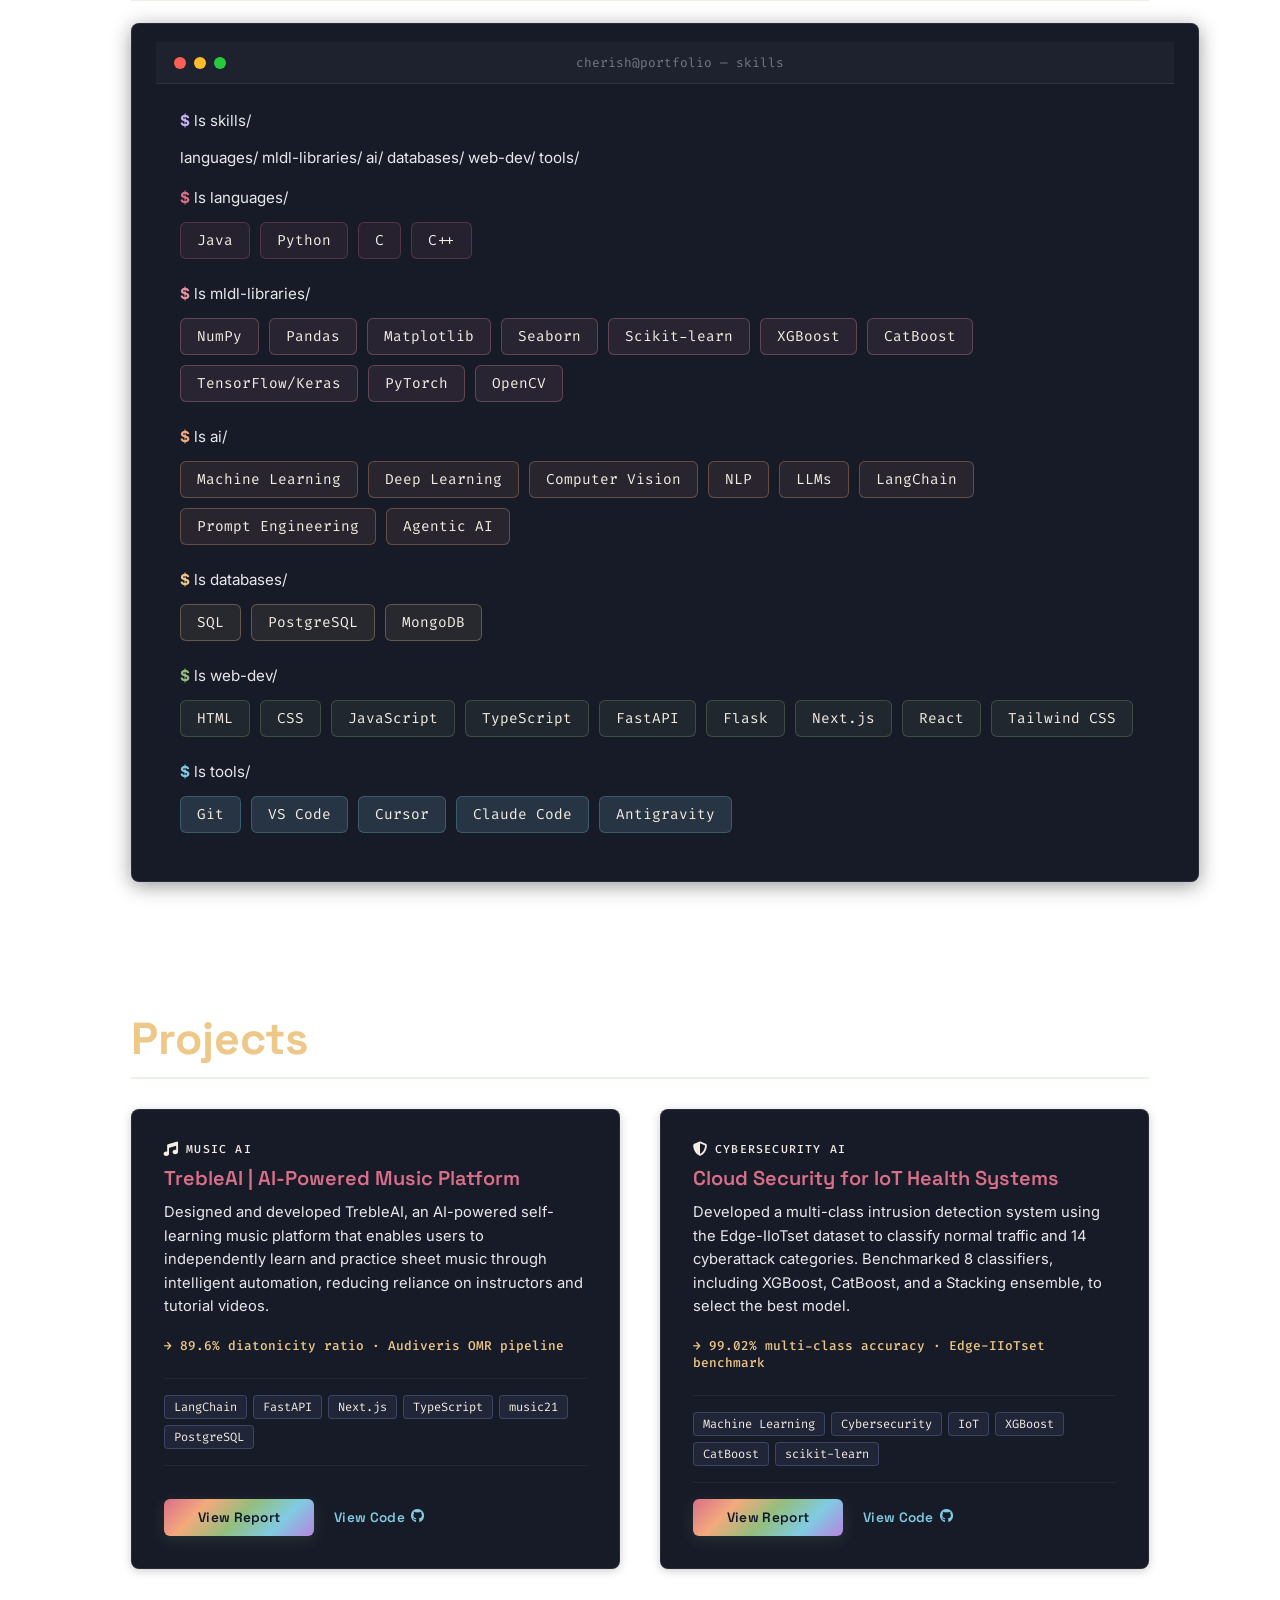
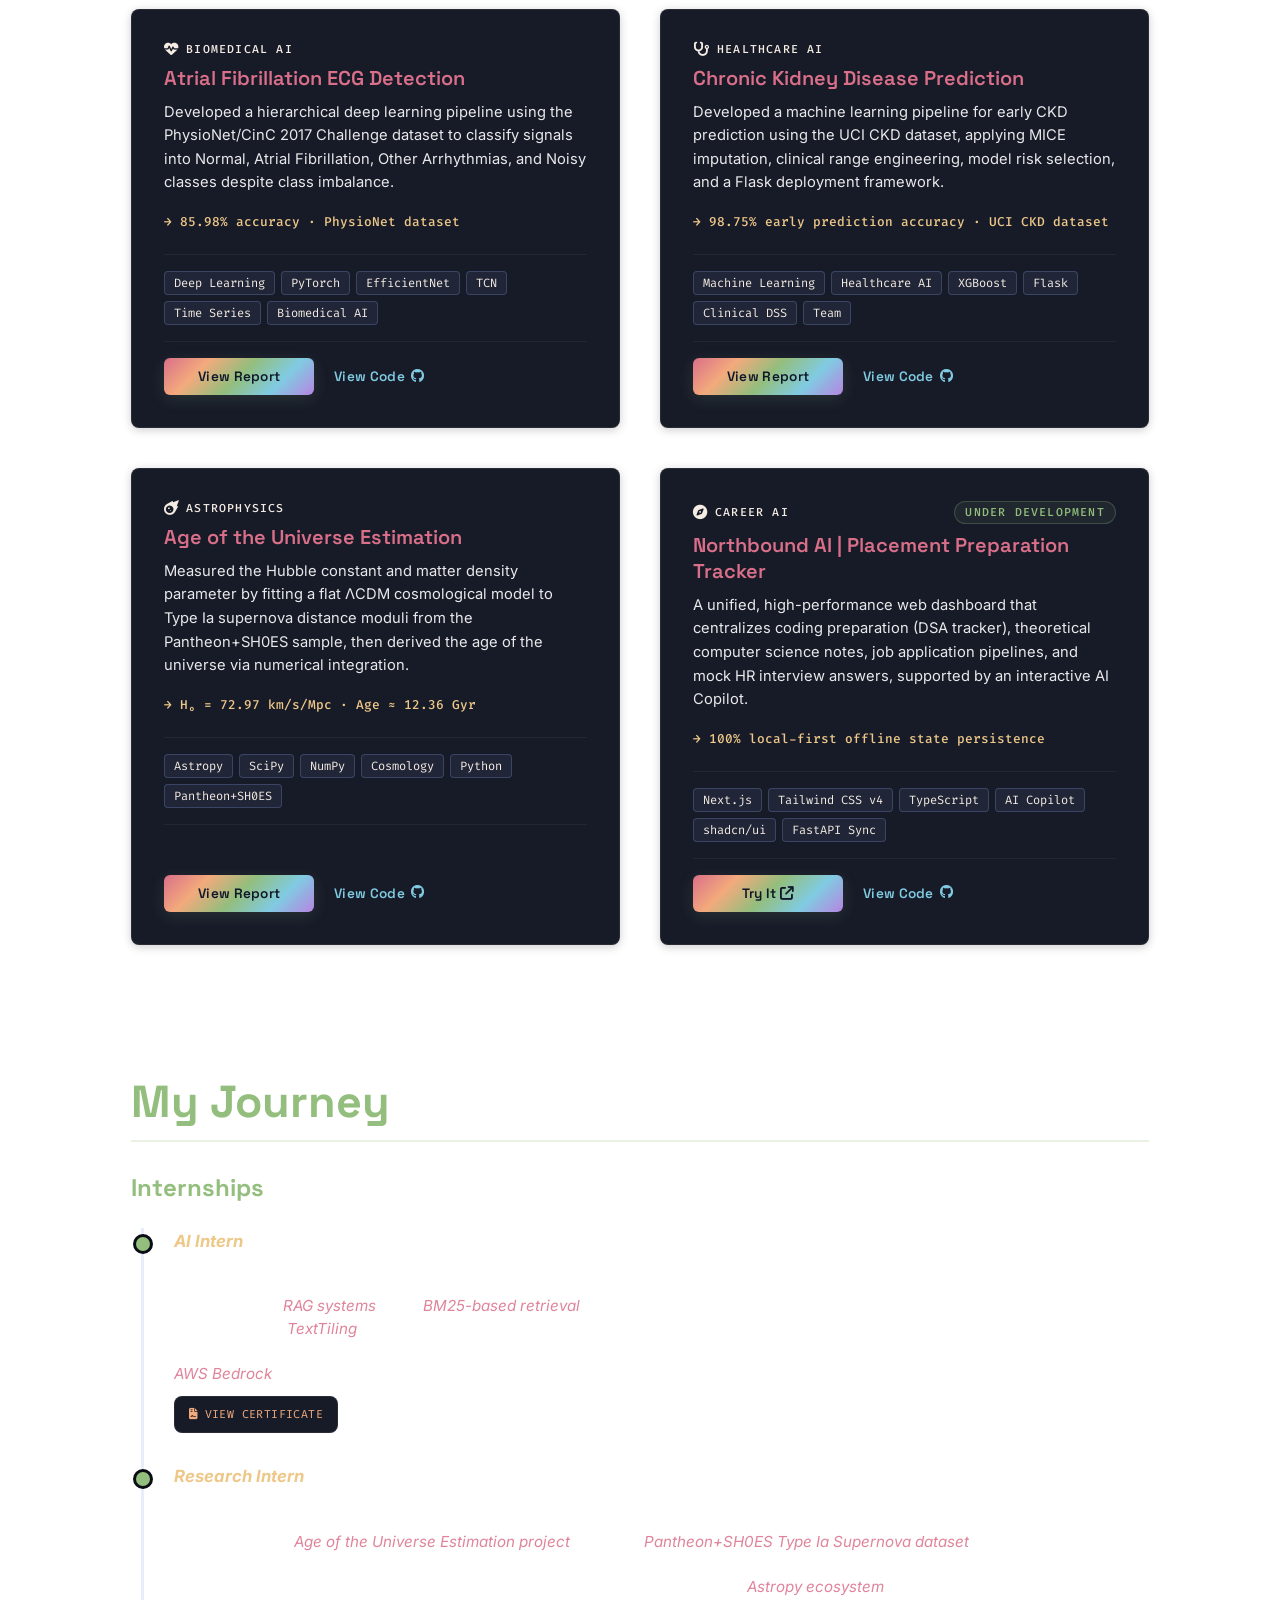
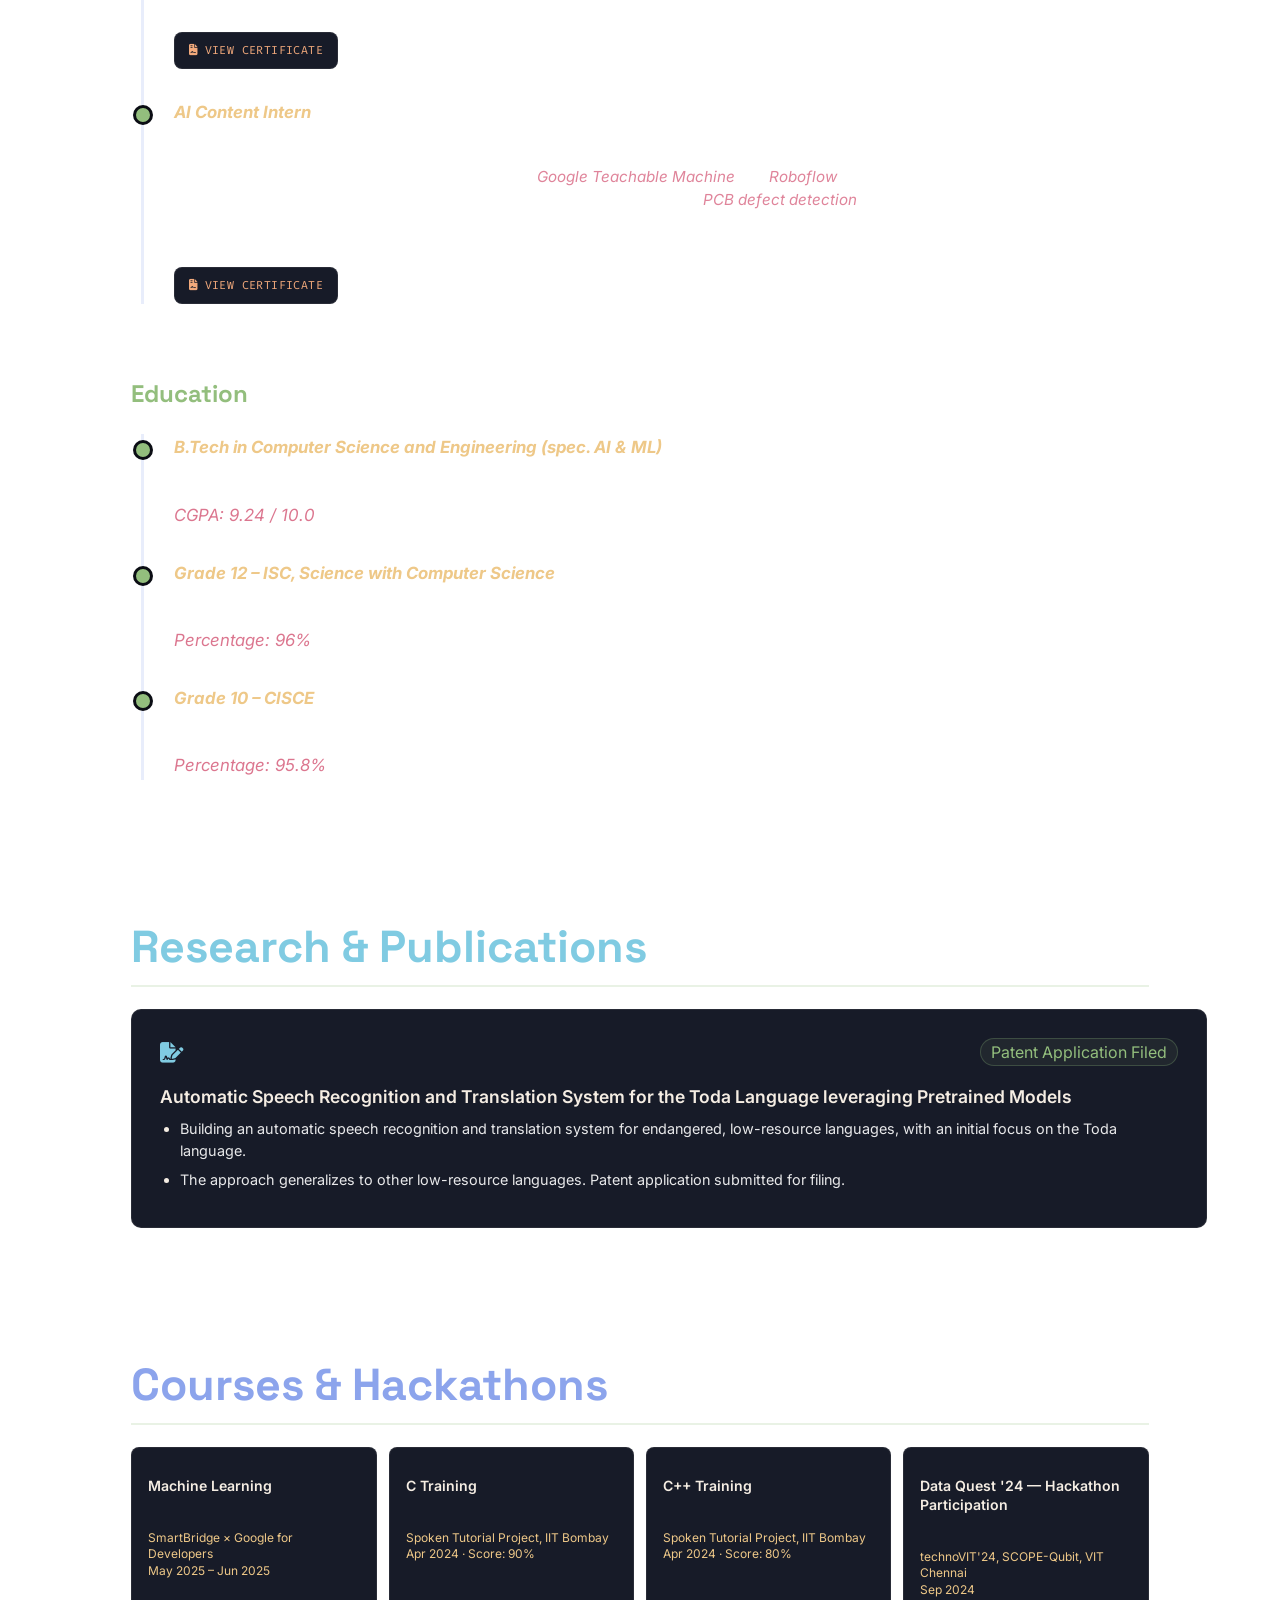
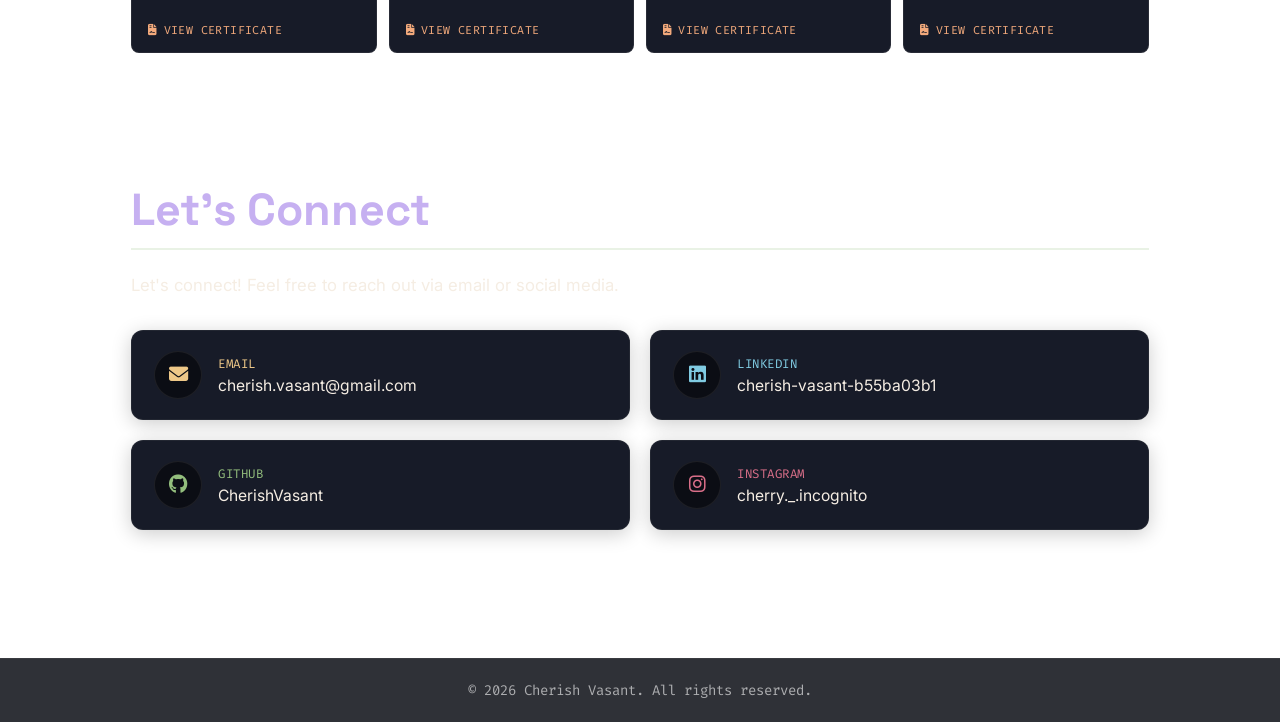
==== commit 2440b14b: "Update" ====
--- a/index.html
+++ b/index.html
@@ -20,7 +20,7 @@
     static assets, so without this you can push a fix and still see the
     old broken version for a while.
   -->
-  <link rel="stylesheet" href="styles.css?v=2" />
+  <link rel="stylesheet" href="styles.css?v=5" />
 
   <link rel="preconnect" href="https://fonts.googleapis.com">
   <link rel="preconnect" href="https://fonts.gstatic.com" crossorigin>
@@ -80,11 +80,17 @@
     <div class="hero-content">
       <div class="hire-badge">✨ Available for Hire</div>
       <h1 class="name-line">
-        Hi, I'm <span class="accent">Cherish Vasant<span class="hero-name-clouds" aria-hidden="true">
+        Hi, I'm <span class="accent">Cherish Vasant</span><span class="hero-name-clouds" aria-hidden="true">
           <span class="hero-cloud hero-cloud-1"></span>
           <span class="hero-cloud hero-cloud-2"></span>
           <span class="hero-cloud hero-cloud-3"></span>
-        </span></span>
+          <span class="hero-cloud hero-cloud-4"></span>
+          <span class="hero-cloud hero-cloud-5"></span>
+          <span class="hero-cloud hero-cloud-6"></span>
+          <span class="hero-cloud hero-cloud-7"></span>
+          <span class="hero-cloud hero-cloud-8"></span>
+          <span class="hero-cloud hero-cloud-9"></span>
+        </span>
       </h1>
 
       <p class="contact-info-header">
@@ -93,9 +99,9 @@
       </p>
 
       <div class="cta-group">
-        <a class="cta cta-primary" href="documents/Resume.pdf" target="_blank"><i class="fa-solid fa-download"></i> Download Resume</a>
-        <a class="cta cta-primary" href="#projects">Explore My Work</a>
-        <a class="cta cta-secondary" href="#contact">Get In Touch</a>
+        <a class="cta cta-outline-lavender" href="documents/Resume.pdf" target="_blank"><i class="fa-solid fa-download"></i> Download Resume</a>
+        <a class="cta cta-outline-lavender" href="#contact">Get In Touch</a>
+        <a class="cta cta-filled-pink" href="#projects">Explore My Work</a>
       </div>
     </div>
   </div>
--- a/styles.css
+++ b/styles.css
@@ -180,61 +180,60 @@
 
 /* ── Light Theme Overrides (Warm Paper Rainbow) ── */
 [data-theme="light"] {
-    /* Deepened/saturated variants of each rainbow hue, for
-       legible text and borders against the cream paper background. */
-    --color-rose: #C14E6C;
-    --color-salmon: #D9677A;
-    --color-coral: #DC8449;
-    --color-gold: #C99A3D;
-    --color-sage: #6B9950;
-    --color-sky: #4BA8C7;
-    --color-periwinkle: #5F79D9;
-    --color-lavender: #9575D6;
-    --color-amethyst: #9455C9;
+    /* Exact user-provided rainbow palette tokens (same as dark theme default) */
+    --color-rose: #DA6F89;
+    --color-salmon: #EA93A0;
+    --color-coral: #F3AA7C;
+    --color-gold: #C98E1C;
+    --color-sage: #93BE7D;
+    --color-sky: #80CBE2;
+    --color-periwinkle: #8CA4EC;
+    --color-lavender: #C6B0F1;
+    --color-amethyst: #B685E1;
 
     --color-mint: var(--color-sage);
     --color-pink: var(--color-rose);
 
     --color-primary: var(--color-sage);
-    --color-primary-dark: #4E7639;
-    --color-primary-dim: rgba(107, 153, 80, 0.15);
-    --color-primary-faint: rgba(107, 153, 80, 0.08);
-    --color-primary-border: rgba(107, 153, 80, 0.35);
-    --color-primary-glow: rgba(107, 153, 80, 0.35);
-    --color-primary-line: rgba(107, 153, 80, 0.25);
+    --color-primary-dark: #6B9950;
+    --color-primary-dim: rgba(147, 190, 125, 0.15);
+    --color-primary-faint: rgba(147, 190, 125, 0.08);
+    --color-primary-border: rgba(147, 190, 125, 0.35);
+    --color-primary-glow: rgba(147, 190, 125, 0.35);
+    --color-primary-line: rgba(147, 190, 125, 0.25);
 
     --color-secondary: var(--color-sky);
-    --color-secondary-dim: rgba(75, 168, 199, 0.15);
-    --color-secondary-border: rgba(75, 168, 199, 0.30);
+    --color-secondary-dim: rgba(128, 203, 226, 0.15);
+    --color-secondary-border: rgba(128, 203, 226, 0.30);
 
     --color-accent: var(--color-rose);
-    --color-accent-dim: rgba(193, 78, 108, 0.15);
-    --color-accent-faint: rgba(193, 78, 108, 0.08);
-    --color-accent-border: rgba(193, 78, 108, 0.30);
+    --color-accent-dim: rgba(218, 111, 137, 0.15);
+    --color-accent-faint: rgba(218, 111, 137, 0.08);
+    --color-accent-border: rgba(218, 111, 137, 0.30);
 
     --color-accent-lavender: var(--color-periwinkle);
-    --color-lavender-dim: rgba(95, 121, 217, 0.15);
-    --color-lavender-faint: rgba(95, 121, 217, 0.08);
-    --color-lavender-border: rgba(95, 121, 217, 0.35);
-    --color-lavender-glow: rgba(95, 121, 217, 0.35);
-    --color-lavender-line: rgba(95, 121, 217, 0.25);
-
-    --color-salmon-faint: rgba(217, 103, 122, 0.08);
-    --color-salmon-border: rgba(217, 103, 122, 0.30);
-    --color-coral-faint: rgba(220, 132, 73, 0.08);
-    --color-coral-border: rgba(220, 132, 73, 0.30);
-    --color-gold-faint: rgba(201, 154, 61, 0.08);
-    --color-gold-border: rgba(201, 154, 61, 0.30);
-    --color-gold-dim: rgba(201, 154, 61, 0.15);
-    --color-gold-glow: rgba(201, 154, 61, 0.40);
-    --color-lavender-light-faint: rgba(149, 117, 214, 0.08);
-    --color-lavender-light-border: rgba(149, 117, 214, 0.30);
-    --color-amethyst-faint: rgba(148, 85, 201, 0.08);
-    --color-amethyst-border: rgba(148, 85, 201, 0.30);
-
-    --gradient-aurora: linear-gradient(135deg, #C14E6C 0%, #DC8449 25%, #6B9950 50%, #4BA8C7 75%, #9455C9 100%);
+    --color-lavender-dim: rgba(140, 164, 236, 0.15);
+    --color-lavender-faint: rgba(140, 164, 236, 0.08);
+    --color-lavender-border: rgba(140, 164, 236, 0.35);
+    --color-lavender-glow: rgba(140, 164, 236, 0.35);
+    --color-lavender-line: rgba(140, 164, 236, 0.25);
+
+    --color-salmon-faint: rgba(234, 147, 160, 0.08);
+    --color-salmon-border: rgba(234, 147, 160, 0.30);
+    --color-coral-faint: rgba(243, 170, 124, 0.08);
+    --color-coral-border: rgba(243, 170, 124, 0.30);
+    --color-gold-faint: rgba(201, 142, 28, 0.08);
+    --color-gold-border: rgba(201, 142, 28, 0.30);
+    --color-gold-dim: rgba(201, 142, 28, 0.15);
+    --color-gold-glow: rgba(201, 142, 28, 0.40);
+    --color-lavender-light-faint: rgba(198, 176, 241, 0.08);
+    --color-lavender-light-border: rgba(198, 176, 241, 0.30);
+    --color-amethyst-faint: rgba(182, 133, 225, 0.08);
+    --color-amethyst-border: rgba(182, 133, 225, 0.30);
+
+    --gradient-aurora: linear-gradient(135deg, var(--color-rose) 0%, var(--color-coral) 25%, var(--color-sage) 50%, var(--color-sky) 75%, var(--color-amethyst) 100%);
     --gradient-aurora-text: var(--gradient-aurora);
-    --gradient-aurora-btn: linear-gradient(135deg, rgba(193,78,108,0.15) 0%, rgba(220,132,73,0.15) 25%, rgba(107,153,80,0.15) 50%, rgba(75,168,199,0.15) 75%, rgba(148,85,201,0.15) 100%);
+    --gradient-aurora-btn: linear-gradient(135deg, rgba(218,111,137,0.15) 0%, rgba(243,170,124,0.15) 25%, rgba(147,190,125,0.15) 50%, rgba(128,203,226,0.15) 75%, rgba(182,133,225,0.15) 100%);
 
     /* Soft paper / cream background */
     --bg-dark: #EFE6D8;
@@ -259,7 +258,8 @@
     --shadow-2xl: rgba(58, 46, 34, 0.22);
 
     --text-primary: #3A2E22;
-    --text-secondary: #B5651D;
+    --text-secondary: var(--color-sky);
+    --text-white: #3A2E22;
     --text-white: #3A2E22;
     --text-white-dim: rgba(58, 46, 34, 0.85);
     --text-white-muted: rgba(58, 46, 34, 0.55);
@@ -525,12 +525,13 @@
     position: absolute;
     left: 0;
     right: 0;
-    bottom: -0.22em;
+    bottom: -0.25em;
     display: flex;
     justify-content: space-between;
     align-items: flex-end;
-    z-index: -1;
-    pointer-events: auto;
+    z-index: 1;
+    pointer-events: none;
+    width: 100%;
 }
 
 .hero-cloud {
@@ -539,6 +540,7 @@
     border-radius: 100px;
     transition: transform 0.4s cubic-bezier(0.34, 1.2, 0.64, 1);
     cursor: default;
+    pointer-events: auto;
 }
 
 .hero-cloud::before,
@@ -547,79 +549,55 @@
     position: absolute;
     background: inherit;
     border-radius: 50%;
-}
-
-.hero-cloud-1 {
-    width: 1.75em;
-    height: 0.53em;
-}
-
-.hero-cloud-1::before {
-    width: 0.84em;
-    height: 0.84em;
-    top: -0.42em;
-    left: 0.19em;
-}
-
-.hero-cloud-1::after {
-    width: 0.63em;
-    height: 0.63em;
-    top: -0.31em;
-    left: 0.91em;
-}
-
-.hero-cloud-2 {
-    width: 1.4em;
-    height: 0.44em;
-}
-
-.hero-cloud-2::before {
-    width: 0.69em;
-    height: 0.69em;
-    top: -0.34em;
-    left: 0.16em;
-}
-
-.hero-cloud-2::after {
-    width: 0.5em;
-    height: 0.5em;
-    top: -0.25em;
-    left: 0.72em;
-}
-
-.hero-cloud-3 {
-    width: 1.15em;
-    height: 0.38em;
-}
-
-.hero-cloud-3::before {
-    width: 0.56em;
-    height: 0.56em;
-    top: -0.28em;
-    left: 0.13em;
-}
-
-.hero-cloud-3::after {
-    width: 0.41em;
-    height: 0.41em;
-    top: -0.2em;
-    left: 0.63em;
-}
-
-/* Each cloud drifts a little differently on its own hover — a slight
-   diagonal "away" nudge rather than uniform up/down — and eases back
-   the moment the pointer leaves, via the same transition above. */
-.hero-cloud-1:hover {
-    transform: translate(-0.35em, 0.25em);
-}
-
-.hero-cloud-2:hover {
-    transform: translate(0.4em, 0.3em);
-}
-
-.hero-cloud-3:hover {
-    transform: translate(-0.3em, -0.3em);
-}
+    pointer-events: auto;
+}
+
+.hero-cloud-1 { width: 1.2em; height: 0.38em; }
+.hero-cloud-1::before { width: 0.6em; height: 0.6em; top: -0.3em; left: 0.12em; }
+.hero-cloud-1::after { width: 0.45em; height: 0.45em; top: -0.22em; left: 0.62em; }
+
+.hero-cloud-2 { width: 1.0em; height: 0.34em; }
+.hero-cloud-2::before { width: 0.5em; height: 0.5em; top: -0.25em; left: 0.1em; }
+.hero-cloud-2::after { width: 0.38em; height: 0.38em; top: -0.18em; left: 0.52em; }
+
+.hero-cloud-3 { width: 1.25em; height: 0.4em; }
+.hero-cloud-3::before { width: 0.62em; height: 0.62em; top: -0.32em; left: 0.14em; }
+.hero-cloud-3::after { width: 0.46em; height: 0.46em; top: -0.22em; left: 0.65em; }
+
+.hero-cloud-4 { width: 0.95em; height: 0.32em; }
+.hero-cloud-4::before { width: 0.48em; height: 0.48em; top: -0.24em; left: 0.09em; }
+.hero-cloud-4::after { width: 0.35em; height: 0.35em; top: -0.16em; left: 0.48em; }
+
+.hero-cloud-5 { width: 1.15em; height: 0.36em; }
+.hero-cloud-5::before { width: 0.58em; height: 0.58em; top: -0.28em; left: 0.12em; }
+.hero-cloud-5::after { width: 0.42em; height: 0.42em; top: -0.2em; left: 0.6em; }
+
+.hero-cloud-6 { width: 1.0em; height: 0.34em; }
+.hero-cloud-6::before { width: 0.5em; height: 0.5em; top: -0.25em; left: 0.1em; }
+.hero-cloud-6::after { width: 0.38em; height: 0.38em; top: -0.18em; left: 0.52em; }
+
+.hero-cloud-7 { width: 1.2em; height: 0.38em; }
+.hero-cloud-7::before { width: 0.6em; height: 0.6em; top: -0.3em; left: 0.12em; }
+.hero-cloud-7::after { width: 0.45em; height: 0.45em; top: -0.22em; left: 0.62em; }
+
+.hero-cloud-8 { width: 0.9em; height: 0.3em; }
+.hero-cloud-8::before { width: 0.45em; height: 0.45em; top: -0.22em; left: 0.08em; }
+.hero-cloud-8::after { width: 0.32em; height: 0.32em; top: -0.15em; left: 0.45em; }
+
+.hero-cloud-9 { width: 1.1em; height: 0.35em; }
+.hero-cloud-9::before { width: 0.55em; height: 0.55em; top: -0.27em; left: 0.11em; }
+.hero-cloud-9::after { width: 0.4em; height: 0.4em; top: -0.19em; left: 0.58em; }
+
+/* Every single cloud drifts downward (positive Y translation) on hover */
+.hero-cloud-1:hover { transform: translate(-0.3em, 0.35em); }
+.hero-cloud-2:hover { transform: translate(0.3em, 0.4em); }
+.hero-cloud-3:hover { transform: translate(0em, 0.38em); }
+.hero-cloud-4:hover { transform: translate(-0.25em, 0.35em); }
+.hero-cloud-5:hover { transform: translate(0.3em, 0.4em); }
+.hero-cloud-6:hover { transform: translate(0em, 0.35em); }
+.hero-cloud-7:hover { transform: translate(-0.3em, 0.4em); }
+.hero-cloud-8:hover { transform: translate(0.25em, 0.35em); }
+.hero-cloud-9:hover { transform: translate(-0.2em, 0.38em); }
 
 .cosmic-dust {
     position: absolute;
@@ -690,7 +668,7 @@
 
 .name-line .accent {
     position: relative;
-    z-index: 0;
+    z-index: 2;
     background: var(--gradient-aurora-text);
     -webkit-background-clip: text;
     background-clip: text;
@@ -710,20 +688,20 @@
 .contact-info-header {
     font-family: var(--font-mono);
     font-size: clamp(0.9rem, 2vw, 1.05rem);
-    color: var(--text-secondary);
+    color: var(--color-sky) !important;
     margin: 0 0 var(--space-8);
     letter-spacing: 0.5px;
 }
 
 .contact-info-header a {
-    color: var(--color-accent);
+    color: var(--color-sky) !important;
     text-decoration: none;
 }
 
 .cta-group {
     display: flex;
     flex-wrap: wrap;
-    gap: 16px;
+    gap: 14px;
     margin-bottom: var(--space-8);
 }
 
@@ -731,32 +709,37 @@
     display: inline-block;
     text-decoration: none;
     text-align: center;
-    padding: 13px 28px;
+    padding: 12px 24px;
     border-radius: 30px;
-    font-size: 1rem;
+    font-size: 0.95rem;
     font-weight: 600;
     font-family: var(--font-heading);
     transition: var(--transition);
 }
 
-.cta-primary {
+.cta-outline-lavender {
     background-color: transparent;
     color: var(--text-white);
-    border: 2px solid var(--color-accent);
-}
-
-.cta-primary:hover {
+    border: 2px solid var(--color-lavender);
+}
+
+.cta-outline-lavender:hover {
+    background-color: var(--color-lavender-faint);
+    border-color: var(--color-lavender);
     transform: translateY(-2px);
-}
-
-.cta-secondary {
-    background-color: var(--color-accent);
+    box-shadow: 0 4px 15px var(--color-lavender-dim);
+}
+
+.cta-filled-pink {
+    background-color: var(--color-rose);
     color: var(--text-white);
-    border: 2px solid var(--color-accent);
-}
-
-.cta-secondary:hover {
+    border: 2px solid var(--color-rose);
+}
+
+.cta-filled-pink:hover {
+    opacity: 0.92;
     transform: translateY(-2px);
+    box-shadow: 0 4px 15px var(--color-accent-dim);
 }
 
 .cta i {
@@ -968,7 +951,7 @@
     width: 5px;
     height: 5px;
     border-radius: 50%;
-    background: var(--color-sage);
+    background: var(--text-primary);
 }
 
 .about-me-content {
@@ -1254,7 +1237,7 @@
     margin-bottom: 10px;
     font-size: clamp(1.1rem, 2.5vw, 1.25rem);
     line-height: 1.3;
-    color: var(--color-sky);
+    color: var(--color-rose);
     font-weight: 600;
     font-family: var(--font-heading);
 }
@@ -1765,13 +1748,17 @@
     }
 
     .cta-group {
-        flex-direction: column;
-        align-items: stretch;
+        flex-direction: row;
+        flex-wrap: wrap;
+        gap: 10px;
+        align-items: center;
         width: 100%;
     }
 
     .cta {
-        width: 100%;
+        width: auto;
+        font-size: 0.88rem;
+        padding: 9px 18px;
     }
 
     .navbar {
@@ -1868,55 +1855,62 @@
    highlight spans. Placed last so it wins same-specificity ties.
 ═══════════════════════════════════════════════════════════ */
 
-/* Nav links — one primary hue per section link, matches that section's heading */
-ul.menu li:nth-child(1) a { color: var(--color-rose); }
-ul.menu li:nth-child(2) a { color: var(--color-salmon); }
-ul.menu li:nth-child(3) a { color: var(--color-coral); }
-ul.menu li:nth-child(4) a { color: var(--color-sky); }
-ul.menu li:nth-child(5) a { color: var(--color-sage); }
-ul.menu li:nth-child(6) a { color: var(--color-gold); }
-ul.menu li:nth-child(7) a { color: var(--color-periwinkle); }
+/* Nav links — match the exact 7-section rainbow order */
+ul.menu li:nth-child(1) a { color: var(--color-salmon); }
+ul.menu li:nth-child(2) a { color: var(--color-coral); }
+ul.menu li:nth-child(3) a { color: var(--color-gold); }
+ul.menu li:nth-child(4) a { color: var(--color-sage); }
+ul.menu li:nth-child(5) a { color: var(--color-sky); }
+ul.menu li:nth-child(6) a { color: var(--color-periwinkle); }
+ul.menu li:nth-child(7) a { color: var(--color-lavender); }
 ul.menu li a:hover { opacity: 0.75; text-shadow: none; }
 
-/* Section headings — primary hue per section */
-#about-me h1.section-head { color: var(--color-rose); }
-#skills h1.section-head { color: var(--color-salmon); }
-#projects h1.section-head { color: var(--color-coral); }
-#resume h1.section-head { color: var(--color-sky); }
-#research h1.section-head { color: var(--color-sage); }
-#courses h1.section-head { color: var(--color-gold); }
-#contact h1.section-head { color: var(--color-periwinkle); }
-
-/* Hero — rose + sage + gold (the pairing that flows into About Me) */
+/* Section headings — match exact 7-section rainbow order */
+#about-me h1.section-head { color: var(--color-salmon); }
+#skills h1.section-head { color: var(--color-coral); }
+#projects h1.section-head { color: var(--color-gold); }
+#resume h1.section-head { color: var(--color-sage); }
+#research h1.section-head { color: var(--color-sky); }
+#courses h1.section-head { color: var(--color-periwinkle); }
+#contact h1.section-head { color: var(--color-lavender); }
+
+/* Hero badge & image container accents */
 .hire-badge { color: var(--color-gold) !important; border-color: var(--color-gold-border) !important; }
 .image-container { border-color: var(--color-sage) !important; }
 
-/* Journey — sky + gold + salmon */
+/* Journey — Sage Green section theme & Peach/Coral cert action buttons */
 .work-experience-block h2,
-.education-block h2 { color: var(--color-sky); }
-
-.timeline-dot { background: var(--color-gold) !important; }
-
-/* Research — sage + rose + amethyst */
-.research-card-icon { color: var(--color-sage); }
-.status-pill { background-color: var(--color-accent-faint); border-color: var(--color-accent-border); color: var(--color-rose); }
-
-/* Skills — full rainbow walk, one distinct hue per category, no repeats */
+.education-block h2 { color: var(--color-sage); }
+.timeline-dot { background: var(--color-sage) !important; }
+.journey-stack .cert-card-action { color: var(--color-coral) !important; }
+
+/* Research — Sky Blue section theme */
+.research-card-icon { color: var(--color-sky); }
+
+/* Projects — Under Development status pill in Green */
+.status-pill,
+.project-card .status-pill {
+    background-color: var(--color-primary-faint) !important;
+    border: 1px solid var(--color-primary-border) !important;
+    color: var(--color-sage) !important;
+}
+
+/* Skills — Category-wise Rainbow Walk (Pink -> Red-Salmon -> Orange -> Yellow -> Green -> Blue) */
 .skills-category:nth-of-type(1) .prompt { color: var(--color-rose); }
 .skills-category:nth-of-type(1) .skill-tag { background-color: var(--color-accent-faint); border-color: var(--color-accent-border); }
 .skills-category:nth-of-type(1) .skill-tag:hover { border-color: var(--color-rose); background-color: var(--color-accent-dim); }
 
 .skills-category:nth-of-type(2) .prompt { color: var(--color-salmon); }
 .skills-category:nth-of-type(2) .skill-tag { background-color: var(--color-salmon-faint); border-color: var(--color-salmon-border); }
-.skills-category:nth-of-type(2) .skill-tag:hover { border-color: var(--color-salmon); background-color: var(--color-salmon-faint); }
+.skills-category:nth-of-type(2) .skill-tag:hover { border-color: var(--color-salmon); background-color: var(--color-salmon-border); }
 
 .skills-category:nth-of-type(3) .prompt { color: var(--color-coral); }
 .skills-category:nth-of-type(3) .skill-tag { background-color: var(--color-coral-faint); border-color: var(--color-coral-border); }
-.skills-category:nth-of-type(3) .skill-tag:hover { border-color: var(--color-coral); background-color: var(--color-coral-faint); }
+.skills-category:nth-of-type(3) .skill-tag:hover { border-color: var(--color-coral); background-color: var(--color-coral-border); }
 
 .skills-category:nth-of-type(4) .prompt { color: var(--color-gold); }
 .skills-category:nth-of-type(4) .skill-tag { background-color: var(--color-gold-faint); border-color: var(--color-gold-border); }
-.skills-category:nth-of-type(4) .skill-tag:hover { border-color: var(--color-gold); background-color: var(--color-gold-faint); }
+.skills-category:nth-of-type(4) .skill-tag:hover { border-color: var(--color-gold); background-color: var(--color-gold-border); }
 
 .skills-category:nth-of-type(5) .prompt { color: var(--color-sage); }
 .skills-category:nth-of-type(5) .skill-tag { background-color: var(--color-primary-faint); border-color: var(--color-primary-border); }
@@ -1926,20 +1920,17 @@
 .skills-category:nth-of-type(6) .skill-tag { background-color: var(--color-secondary-dim); border-color: var(--color-secondary-border); }
 .skills-category:nth-of-type(6) .skill-tag:hover { border-color: var(--color-sky); background-color: var(--color-secondary-dim); }
 
-/* Projects — title (h2) and stat use one consistent color across every
-   card (sky + gold, set in the base rules above); eyebrow is plain white.
-   No per-card cycling here anymore. */
-
-/* Courses & Hackathons — one consistent gold accent across every card */
-.cert-grid .cert-card .cert-card-action { color: var(--color-gold); }
-
-/* Contact — brand-inspired colors, one per card, consistent on hover too */
+/* Courses & Hackathons — Gold metadata & Peach/Coral View Certificate buttons */
+.cert-grid .cert-card .cert-card-meta { color: var(--color-gold); }
+.cert-grid .cert-card .cert-card-action { color: var(--color-coral) !important; }
+
+/* Contact — Brand-inspired card colors (GitHub in Sage Green) */
 .connect-links .connect-card:nth-child(1) .connect-icon,
 .connect-links .connect-card:nth-child(1) .connect-label { color: var(--color-gold); }
 .connect-links .connect-card:nth-child(2) .connect-icon,
 .connect-links .connect-card:nth-child(2) .connect-label { color: var(--color-sky); }
 .connect-links .connect-card:nth-child(3) .connect-icon,
-.connect-links .connect-card:nth-child(3) .connect-label { color: var(--color-periwinkle); }
+.connect-links .connect-card:nth-child(3) .connect-label { color: var(--color-sage); }
 .connect-links .connect-card:nth-child(4) .connect-icon,
 .connect-links .connect-card:nth-child(4) .connect-label { color: var(--color-rose); }
 
@@ -1947,11 +1938,11 @@
 .connect-links .connect-card:nth-child(1):hover .connect-icon { border-color: var(--color-gold) !important; }
 .connect-links .connect-card:nth-child(2):hover { border-color: var(--color-secondary-border) !important; }
 .connect-links .connect-card:nth-child(2):hover .connect-icon { border-color: var(--color-sky) !important; }
-.connect-links .connect-card:nth-child(3):hover { border-color: var(--color-lavender-border) !important; }
-.connect-links .connect-card:nth-child(3):hover .connect-icon { border-color: var(--color-periwinkle) !important; }
+.connect-links .connect-card:nth-child(3):hover { border-color: var(--color-primary-border) !important; }
+.connect-links .connect-card:nth-child(3):hover .connect-icon { border-color: var(--color-sage) !important; }
 .connect-links .connect-card:nth-child(4):hover { border-color: var(--color-accent-border) !important; }
 .connect-links .connect-card:nth-child(4):hover .connect-icon { border-color: var(--color-rose) !important; }
 
-/* Back-to-top — periwinkle to rose, echoing the Contact pairing */
+/* Back-to-top — periwinkle to rose */
 .back-to-top { background: var(--color-periwinkle) !important; }
 .back-to-top:hover { background: var(--color-rose) !important; }
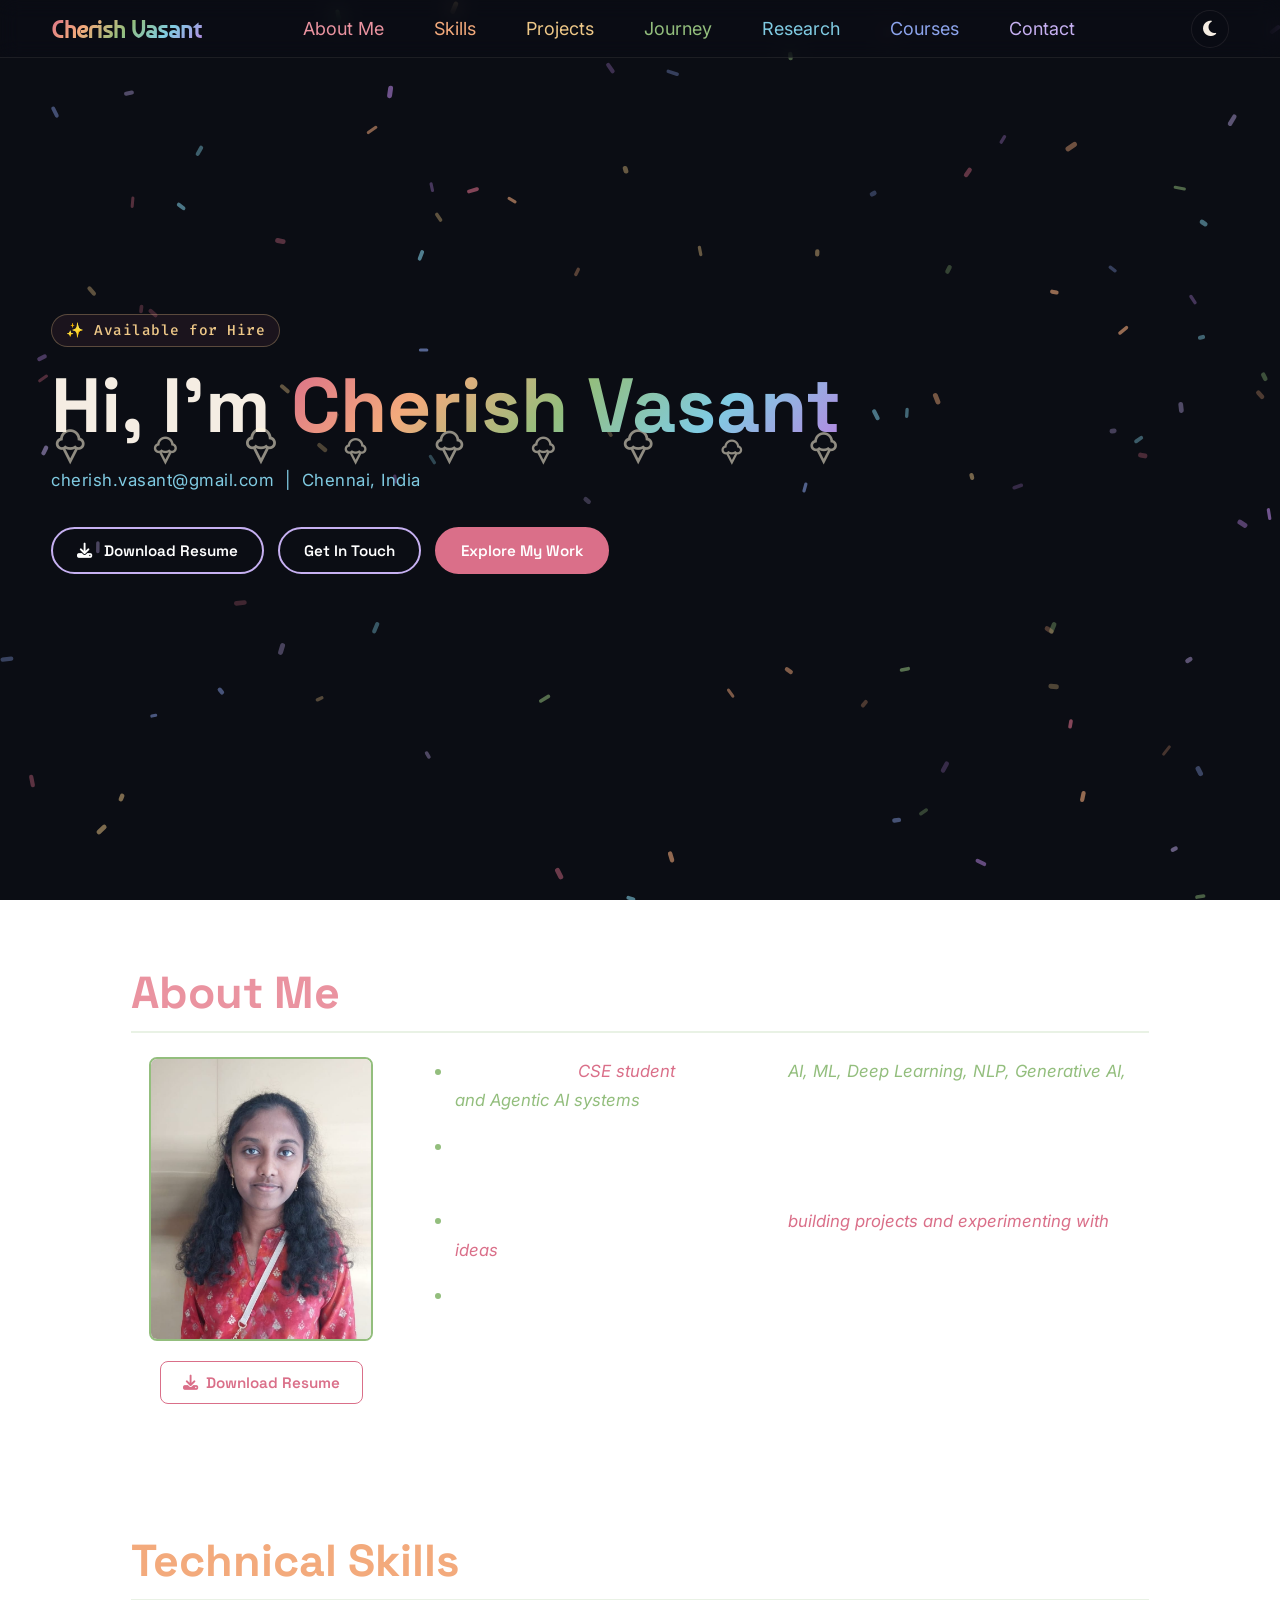
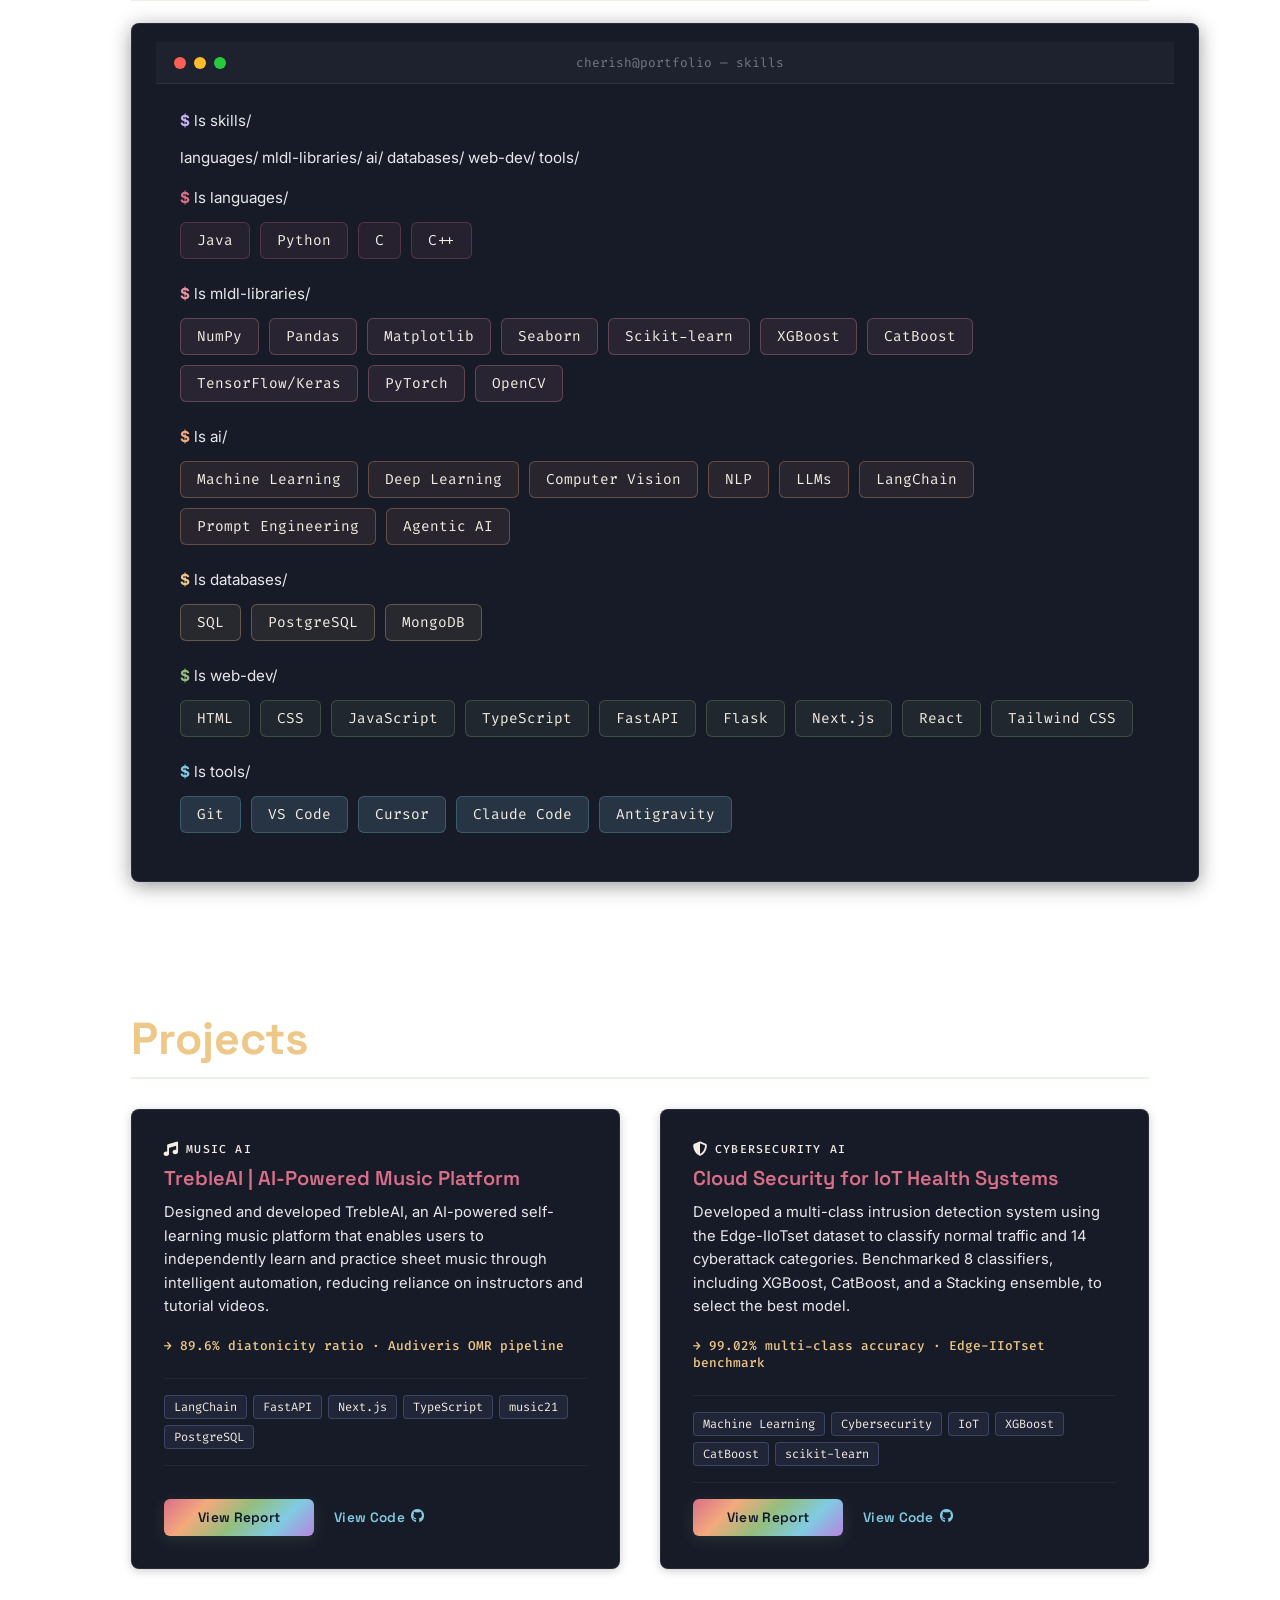
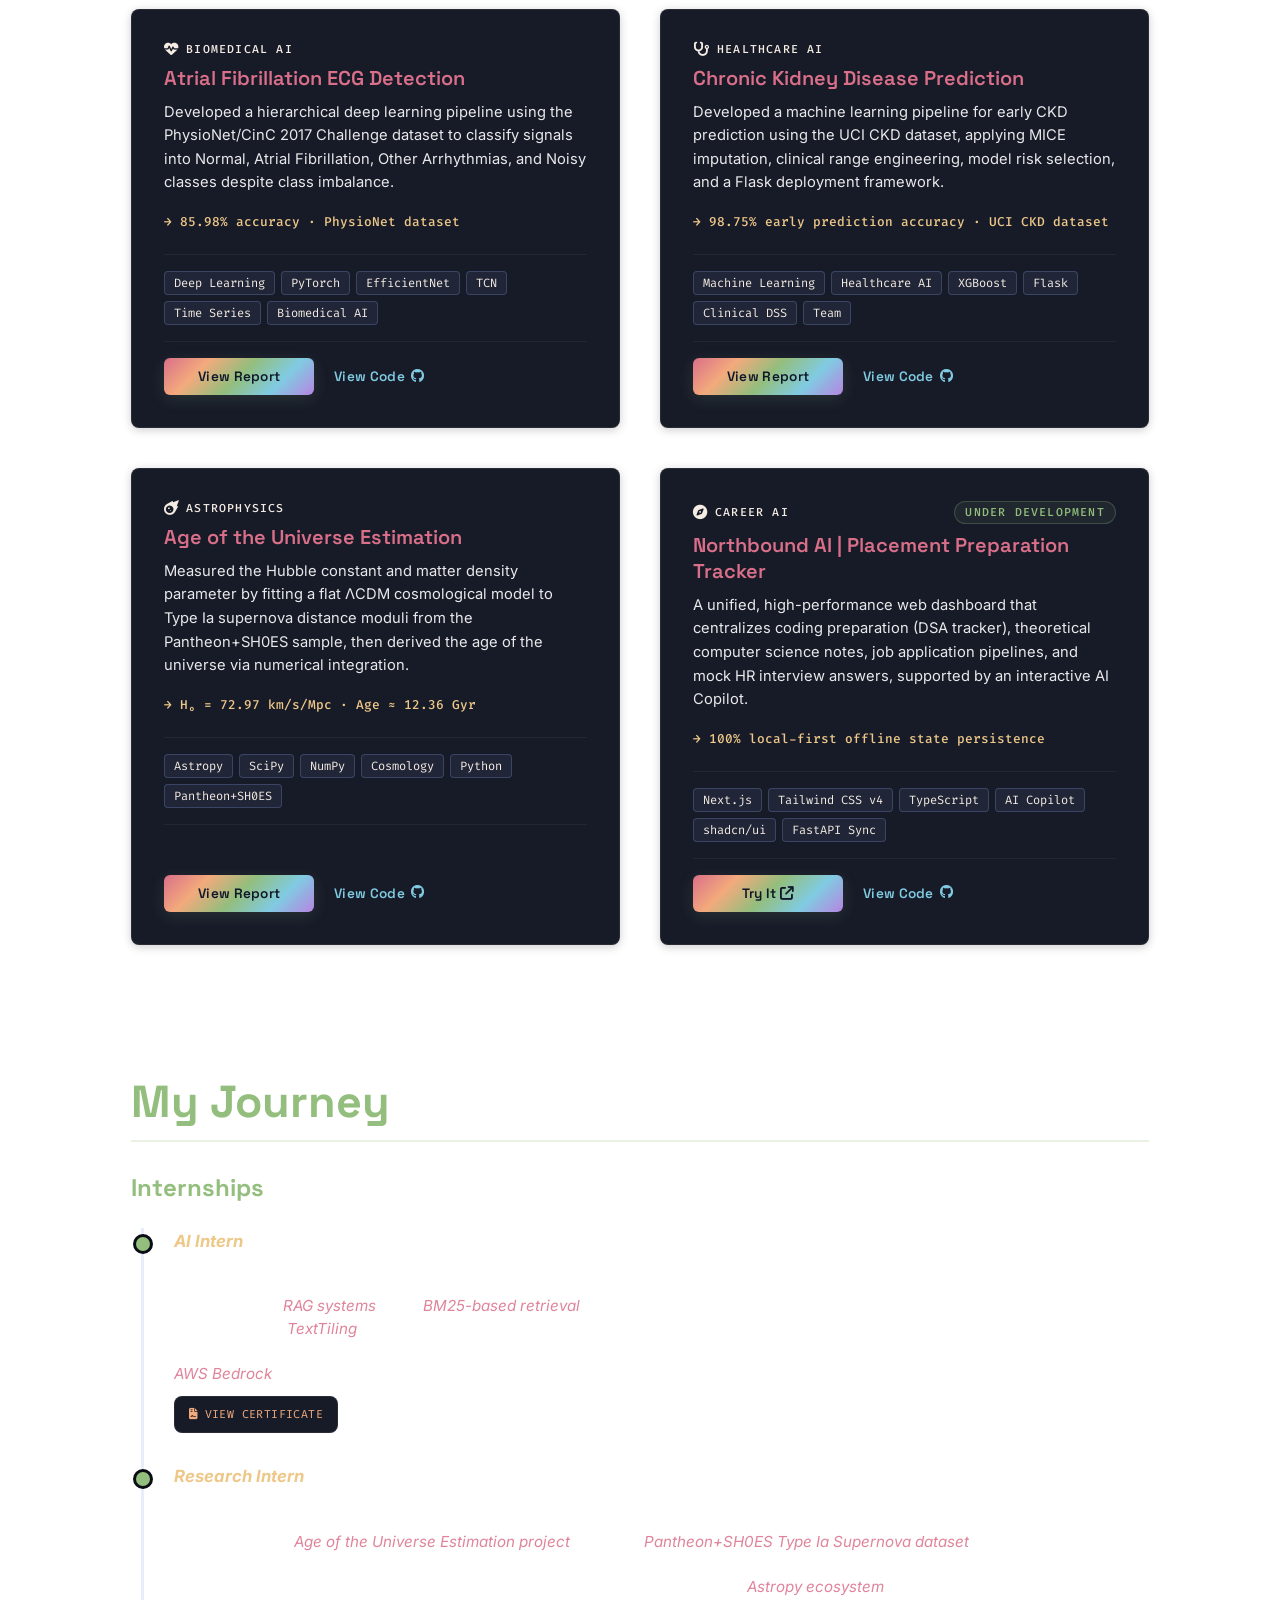
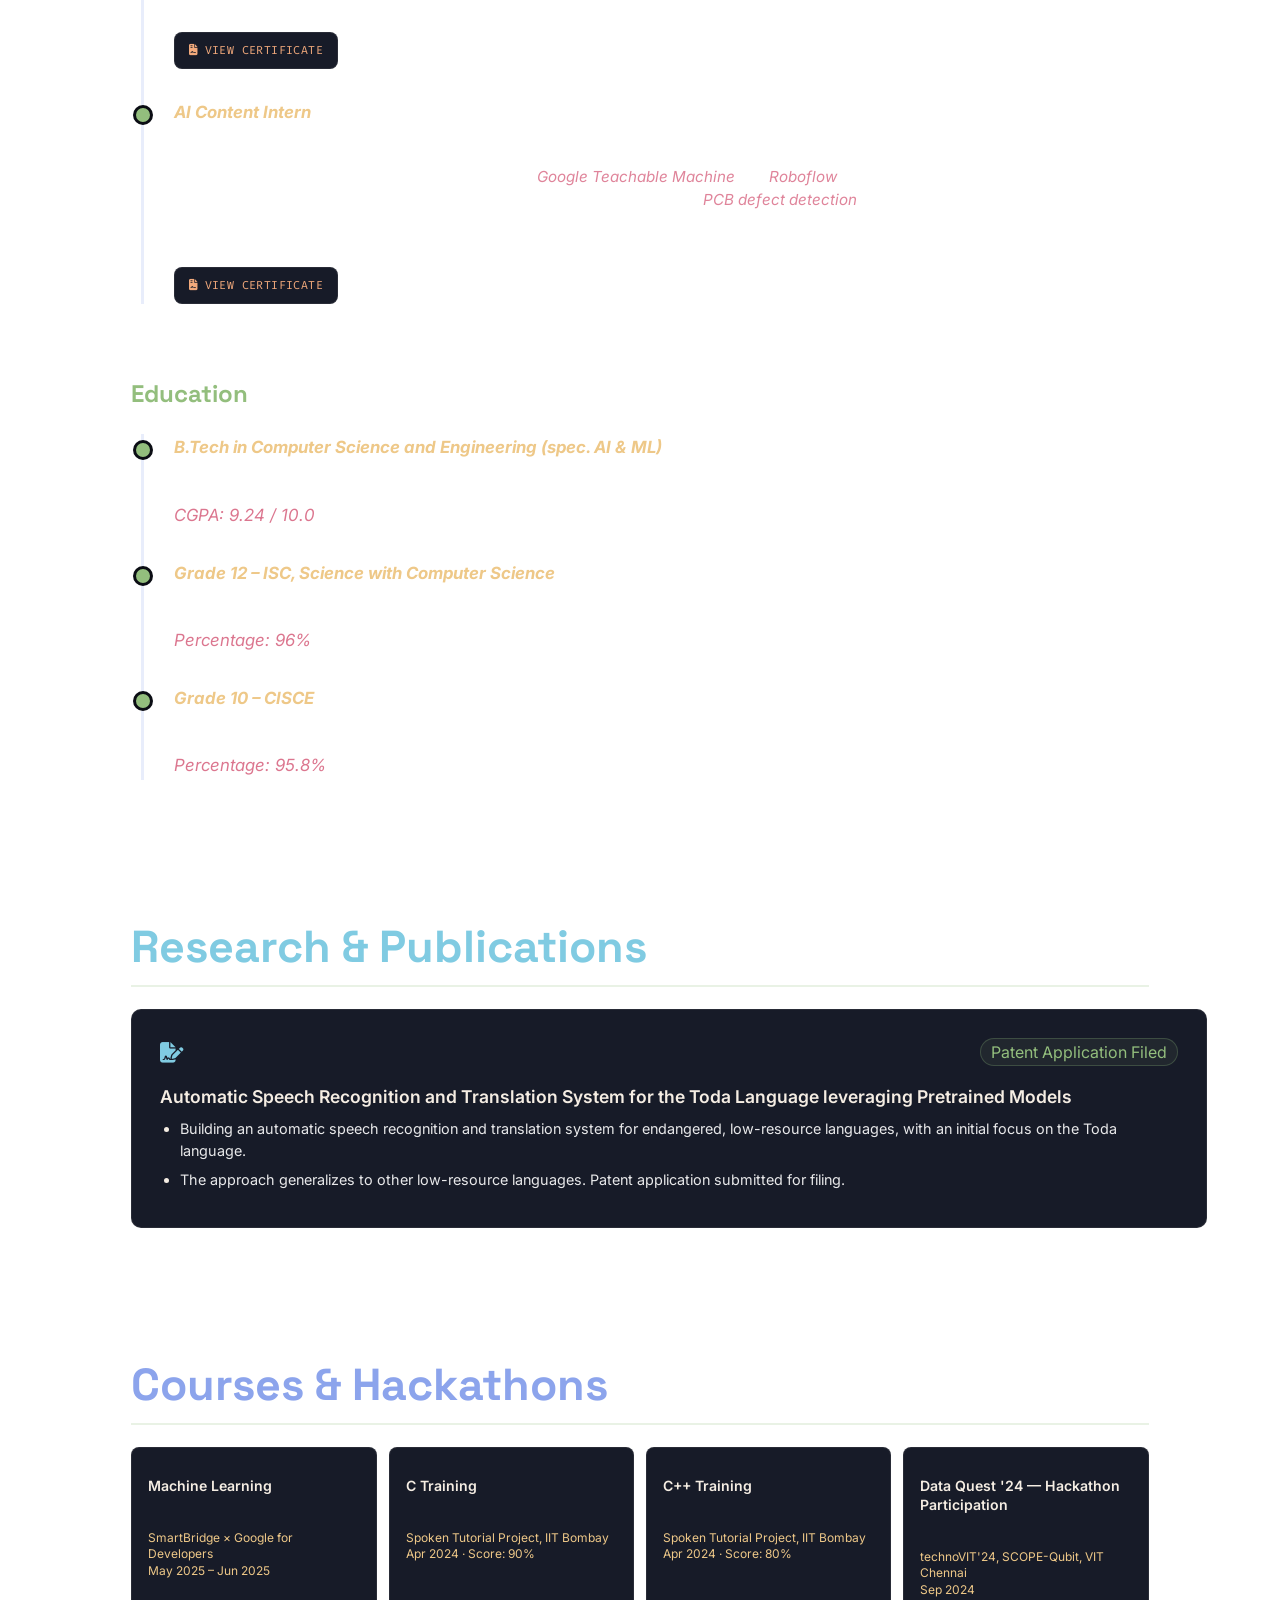
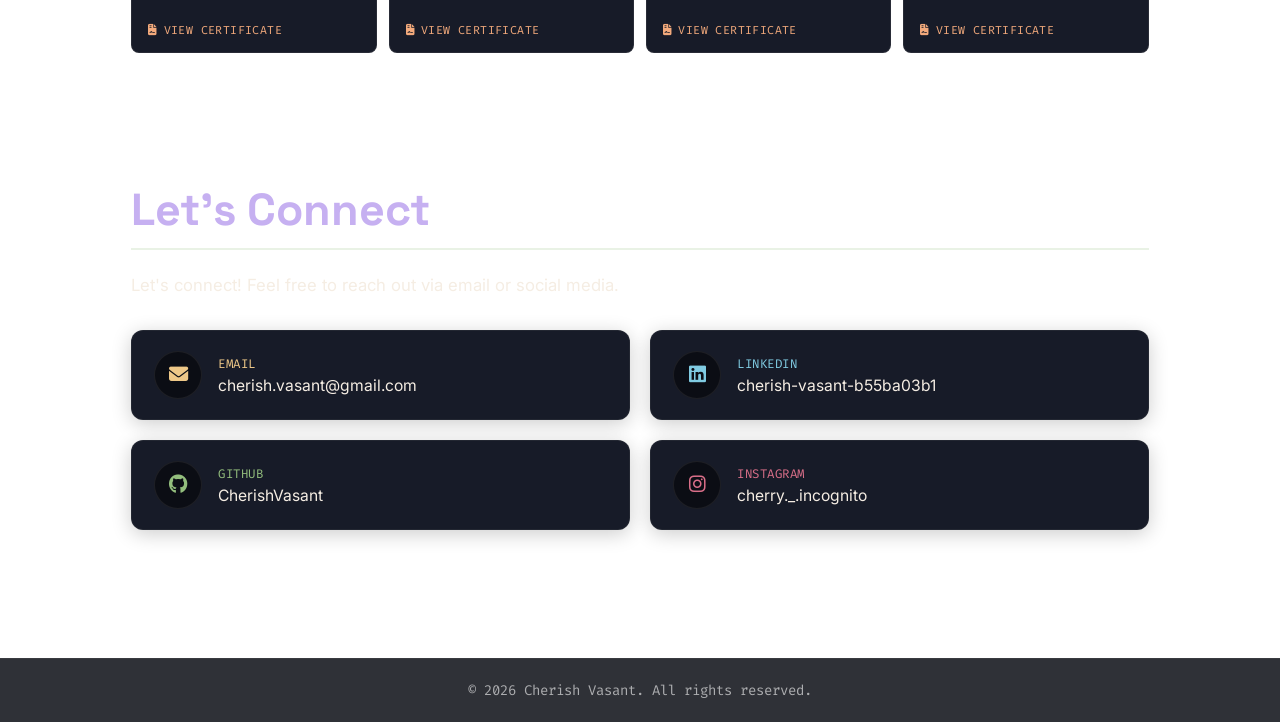
==== commit 31b2cbed: "Update" ====
--- a/index.html
+++ b/index.html
@@ -20,7 +20,7 @@
     static assets, so without this you can push a fix and still see the
     old broken version for a while.
   -->
-  <link rel="stylesheet" href="styles.css?v=5" />
+  <link rel="stylesheet" href="styles.css?v=9" />
 
   <link rel="preconnect" href="https://fonts.googleapis.com">
   <link rel="preconnect" href="https://fonts.gstatic.com" crossorigin>
@@ -29,7 +29,7 @@
     rel="stylesheet">
 
   <link rel="stylesheet"
-    href="https://fonts.googleapis.com/css2?family=Material+Symbols+Outlined:opsz,wght,FILL,GRAD@24,400,0,0&icon_names=rocket" />
+    href="https://fonts.googleapis.com/css2?family=Material+Symbols+Outlined:opsz,wght,FILL,GRAD@24,400,0,0&icon_names=icecream" />
 
   <!--
     Font Awesome: loaded ONCE via cdnjs. The previous kit.fontawesome.com
@@ -42,10 +42,11 @@
   <link rel="stylesheet" href="https://cdnjs.cloudflare.com/ajax/libs/font-awesome/6.4.2/css/all.min.css" />
 
   <script src="script.js?v=2" defer></script>
+  <script src="sprinkles.js?v=1" defer></script>
 </head>
 
 <body>
-  <canvas id="starfield" aria-hidden="true"></canvas>
+  <canvas id="sprinkles" aria-hidden="true"></canvas>
 
   <header>
     <nav class="navbar">
@@ -81,15 +82,15 @@
       <div class="hire-badge">✨ Available for Hire</div>
       <h1 class="name-line">
         Hi, I'm <span class="accent">Cherish Vasant</span><span class="hero-name-clouds" aria-hidden="true">
-          <span class="hero-cloud hero-cloud-1"></span>
-          <span class="hero-cloud hero-cloud-2"></span>
-          <span class="hero-cloud hero-cloud-3"></span>
-          <span class="hero-cloud hero-cloud-4"></span>
-          <span class="hero-cloud hero-cloud-5"></span>
-          <span class="hero-cloud hero-cloud-6"></span>
-          <span class="hero-cloud hero-cloud-7"></span>
-          <span class="hero-cloud hero-cloud-8"></span>
-          <span class="hero-cloud hero-cloud-9"></span>
+          <span class="hero-cloud hero-cloud-1 material-symbols-outlined">icecream</span>
+          <span class="hero-cloud hero-cloud-2 material-symbols-outlined">icecream</span>
+          <span class="hero-cloud hero-cloud-3 material-symbols-outlined">icecream</span>
+          <span class="hero-cloud hero-cloud-4 material-symbols-outlined">icecream</span>
+          <span class="hero-cloud hero-cloud-5 material-symbols-outlined">icecream</span>
+          <span class="hero-cloud hero-cloud-6 material-symbols-outlined">icecream</span>
+          <span class="hero-cloud hero-cloud-7 material-symbols-outlined">icecream</span>
+          <span class="hero-cloud hero-cloud-8 material-symbols-outlined">icecream</span>
+          <span class="hero-cloud hero-cloud-9 material-symbols-outlined">icecream</span>
         </span>
       </h1>
 
@@ -107,7 +108,7 @@
   </div>
 
   <div class="back-to-top" id="backToTop">
-    <span class="material-symbols-outlined">rocket</span>
+    <span class="material-symbols-outlined">icecream</span>
   </div>
 
   <div class="content">
--- a/styles.css
+++ b/styles.css
@@ -72,7 +72,7 @@
     --bg-mobile-menu: rgba(11, 13, 20, 0.98);
     --bg-mobile-menu-blur: rgba(11, 13, 20, 0.85);
     --bg-social-icon: rgba(11, 13, 20, 0.60);
-    --hero-cloud-color: rgba(255, 255, 255, 0.55);
+    --hero-cloud-color: rgba(255, 245, 220, 0.55);
 
     /* ── Borders ──────────────────────────────────────── */
     --border-color: rgba(255,241,224,0.08);
@@ -244,7 +244,7 @@
     --bg-mobile-menu: rgba(239, 230, 216, 0.98);
     --bg-mobile-menu-blur: rgba(239, 230, 216, 0.90);
     --bg-social-icon: rgba(243, 233, 215, 0.90);
-    --hero-cloud-color: rgba(255, 255, 255, 0.9);
+    --hero-cloud-color: rgba(255, 245, 220, 0.9);
 
     --border-color: rgba(58, 46, 34, 0.12);
     --border-subtle: rgba(58, 46, 34, 0.08);
@@ -534,59 +534,27 @@
     width: 100%;
 }
 
-.hero-cloud {
+/* Cream swirls — soft-serve/frosting-swirl icon glyphs standing in for
+   the old CSS-blob clouds, still trailing the name in a scattered cluster */
+.hero-cloud.material-symbols-outlined {
     position: relative;
-    background: var(--hero-cloud-color);
-    border-radius: 100px;
+    display: inline-block;
+    color: var(--hero-cloud-color);
+    line-height: 1;
     transition: transform 0.4s cubic-bezier(0.34, 1.2, 0.64, 1);
     cursor: default;
     pointer-events: auto;
 }
 
-.hero-cloud::before,
-.hero-cloud::after {
-    content: "";
-    position: absolute;
-    background: inherit;
-    border-radius: 50%;
-    pointer-events: auto;
-}
-
-.hero-cloud-1 { width: 1.2em; height: 0.38em; }
-.hero-cloud-1::before { width: 0.6em; height: 0.6em; top: -0.3em; left: 0.12em; }
-.hero-cloud-1::after { width: 0.45em; height: 0.45em; top: -0.22em; left: 0.62em; }
-
-.hero-cloud-2 { width: 1.0em; height: 0.34em; }
-.hero-cloud-2::before { width: 0.5em; height: 0.5em; top: -0.25em; left: 0.1em; }
-.hero-cloud-2::after { width: 0.38em; height: 0.38em; top: -0.18em; left: 0.52em; }
-
-.hero-cloud-3 { width: 1.25em; height: 0.4em; }
-.hero-cloud-3::before { width: 0.62em; height: 0.62em; top: -0.32em; left: 0.14em; }
-.hero-cloud-3::after { width: 0.46em; height: 0.46em; top: -0.22em; left: 0.65em; }
-
-.hero-cloud-4 { width: 0.95em; height: 0.32em; }
-.hero-cloud-4::before { width: 0.48em; height: 0.48em; top: -0.24em; left: 0.09em; }
-.hero-cloud-4::after { width: 0.35em; height: 0.35em; top: -0.16em; left: 0.48em; }
-
-.hero-cloud-5 { width: 1.15em; height: 0.36em; }
-.hero-cloud-5::before { width: 0.58em; height: 0.58em; top: -0.28em; left: 0.12em; }
-.hero-cloud-5::after { width: 0.42em; height: 0.42em; top: -0.2em; left: 0.6em; }
-
-.hero-cloud-6 { width: 1.0em; height: 0.34em; }
-.hero-cloud-6::before { width: 0.5em; height: 0.5em; top: -0.25em; left: 0.1em; }
-.hero-cloud-6::after { width: 0.38em; height: 0.38em; top: -0.18em; left: 0.52em; }
-
-.hero-cloud-7 { width: 1.2em; height: 0.38em; }
-.hero-cloud-7::before { width: 0.6em; height: 0.6em; top: -0.3em; left: 0.12em; }
-.hero-cloud-7::after { width: 0.45em; height: 0.45em; top: -0.22em; left: 0.62em; }
-
-.hero-cloud-8 { width: 0.9em; height: 0.3em; }
-.hero-cloud-8::before { width: 0.45em; height: 0.45em; top: -0.22em; left: 0.08em; }
-.hero-cloud-8::after { width: 0.32em; height: 0.32em; top: -0.15em; left: 0.45em; }
-
-.hero-cloud-9 { width: 1.1em; height: 0.35em; }
-.hero-cloud-9::before { width: 0.55em; height: 0.55em; top: -0.27em; left: 0.11em; }
-.hero-cloud-9::after { width: 0.4em; height: 0.4em; top: -0.19em; left: 0.58em; }
+.hero-cloud.hero-cloud-1 { font-size: 0.5em; }
+.hero-cloud.hero-cloud-2 { font-size: 0.4em; }
+.hero-cloud.hero-cloud-3 { font-size: 0.52em; }
+.hero-cloud.hero-cloud-4 { font-size: 0.38em; }
+.hero-cloud.hero-cloud-5 { font-size: 0.48em; }
+.hero-cloud.hero-cloud-6 { font-size: 0.4em; }
+.hero-cloud.hero-cloud-7 { font-size: 0.5em; }
+.hero-cloud.hero-cloud-8 { font-size: 0.36em; }
+.hero-cloud.hero-cloud-9 { font-size: 0.46em; }
 
 /* Every single cloud drifts downward (positive Y translation) on hover */
 .hero-cloud-1:hover { transform: translate(-0.3em, 0.35em); }
@@ -1042,7 +1010,7 @@
     border: 1px solid var(--border-color);
 }
 
-#starfield {
+#sprinkles {
     position: fixed;
     top: 0;
     left: 0;
@@ -1149,7 +1117,7 @@
 img,
 svg,
 video,
-canvas:not(#starfield) {
+canvas:not(#sprinkles) {
     max-width: 100%;
     height: auto;
 }
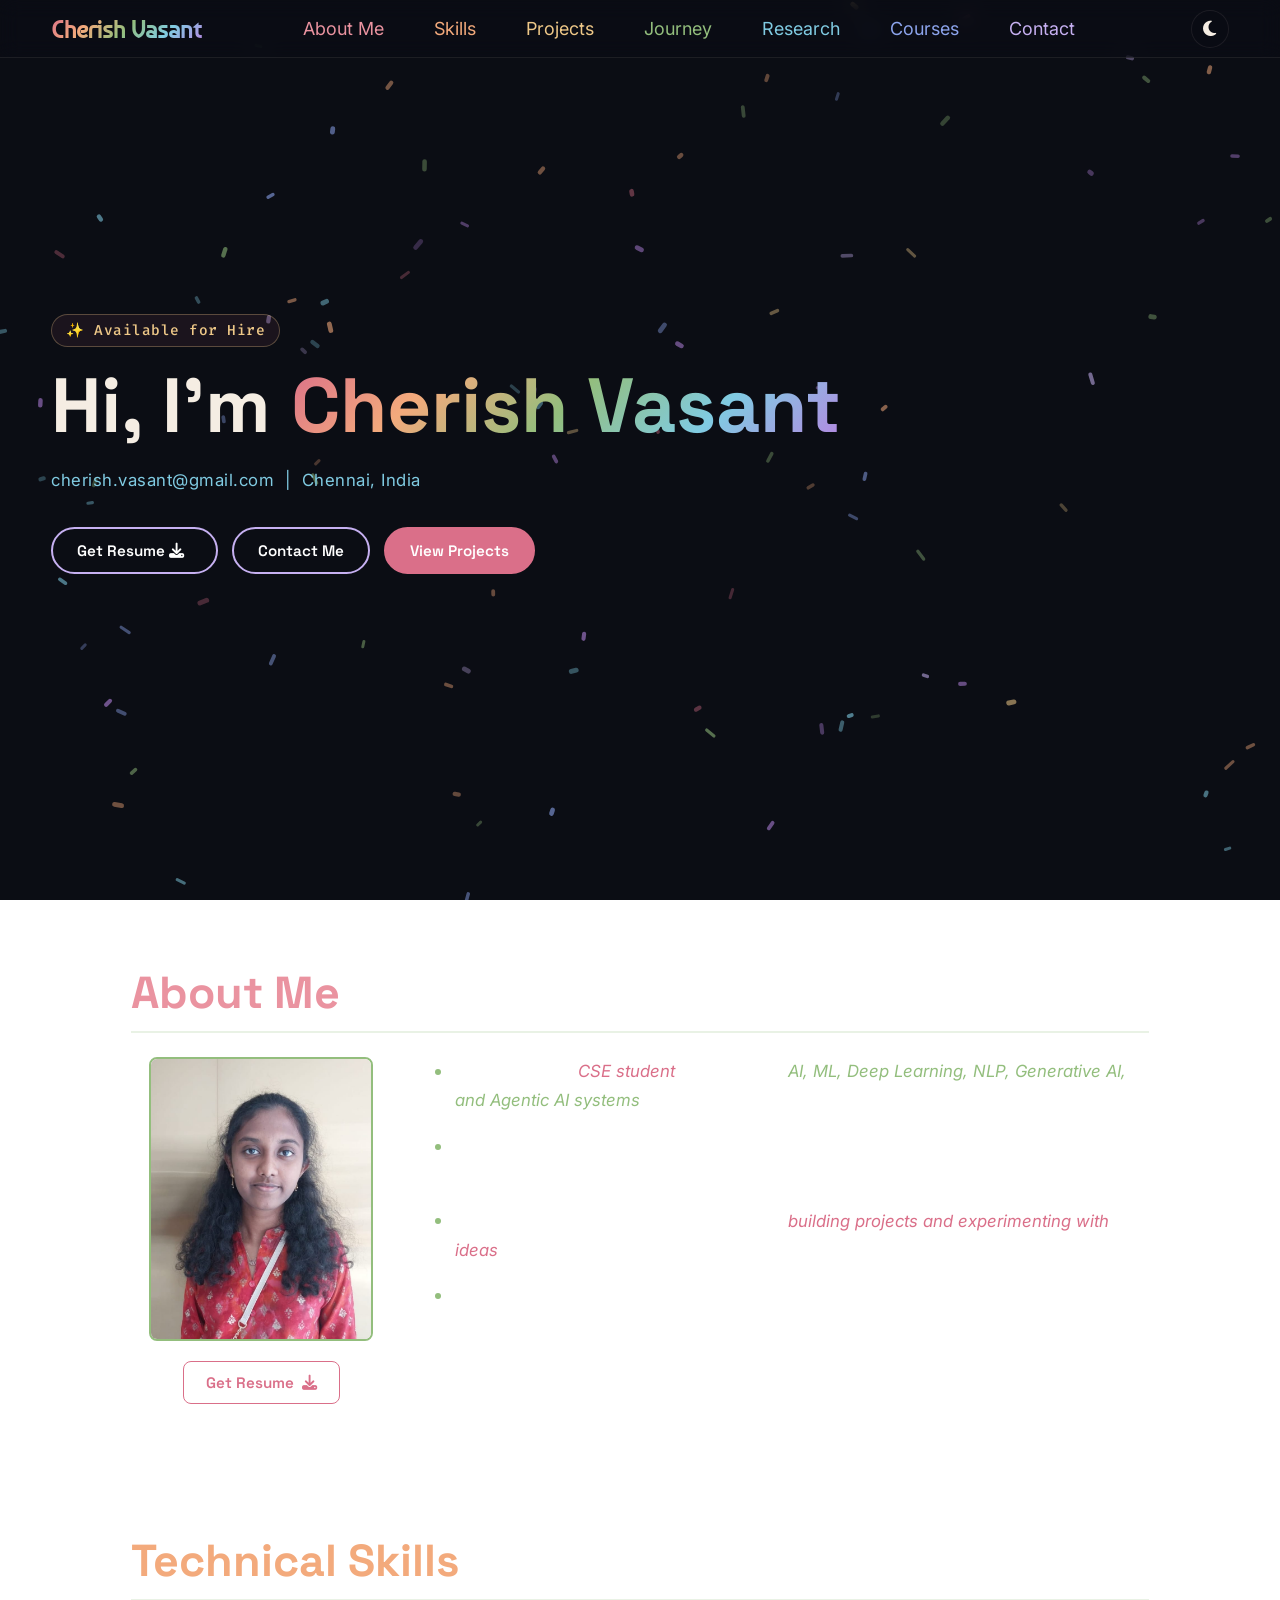
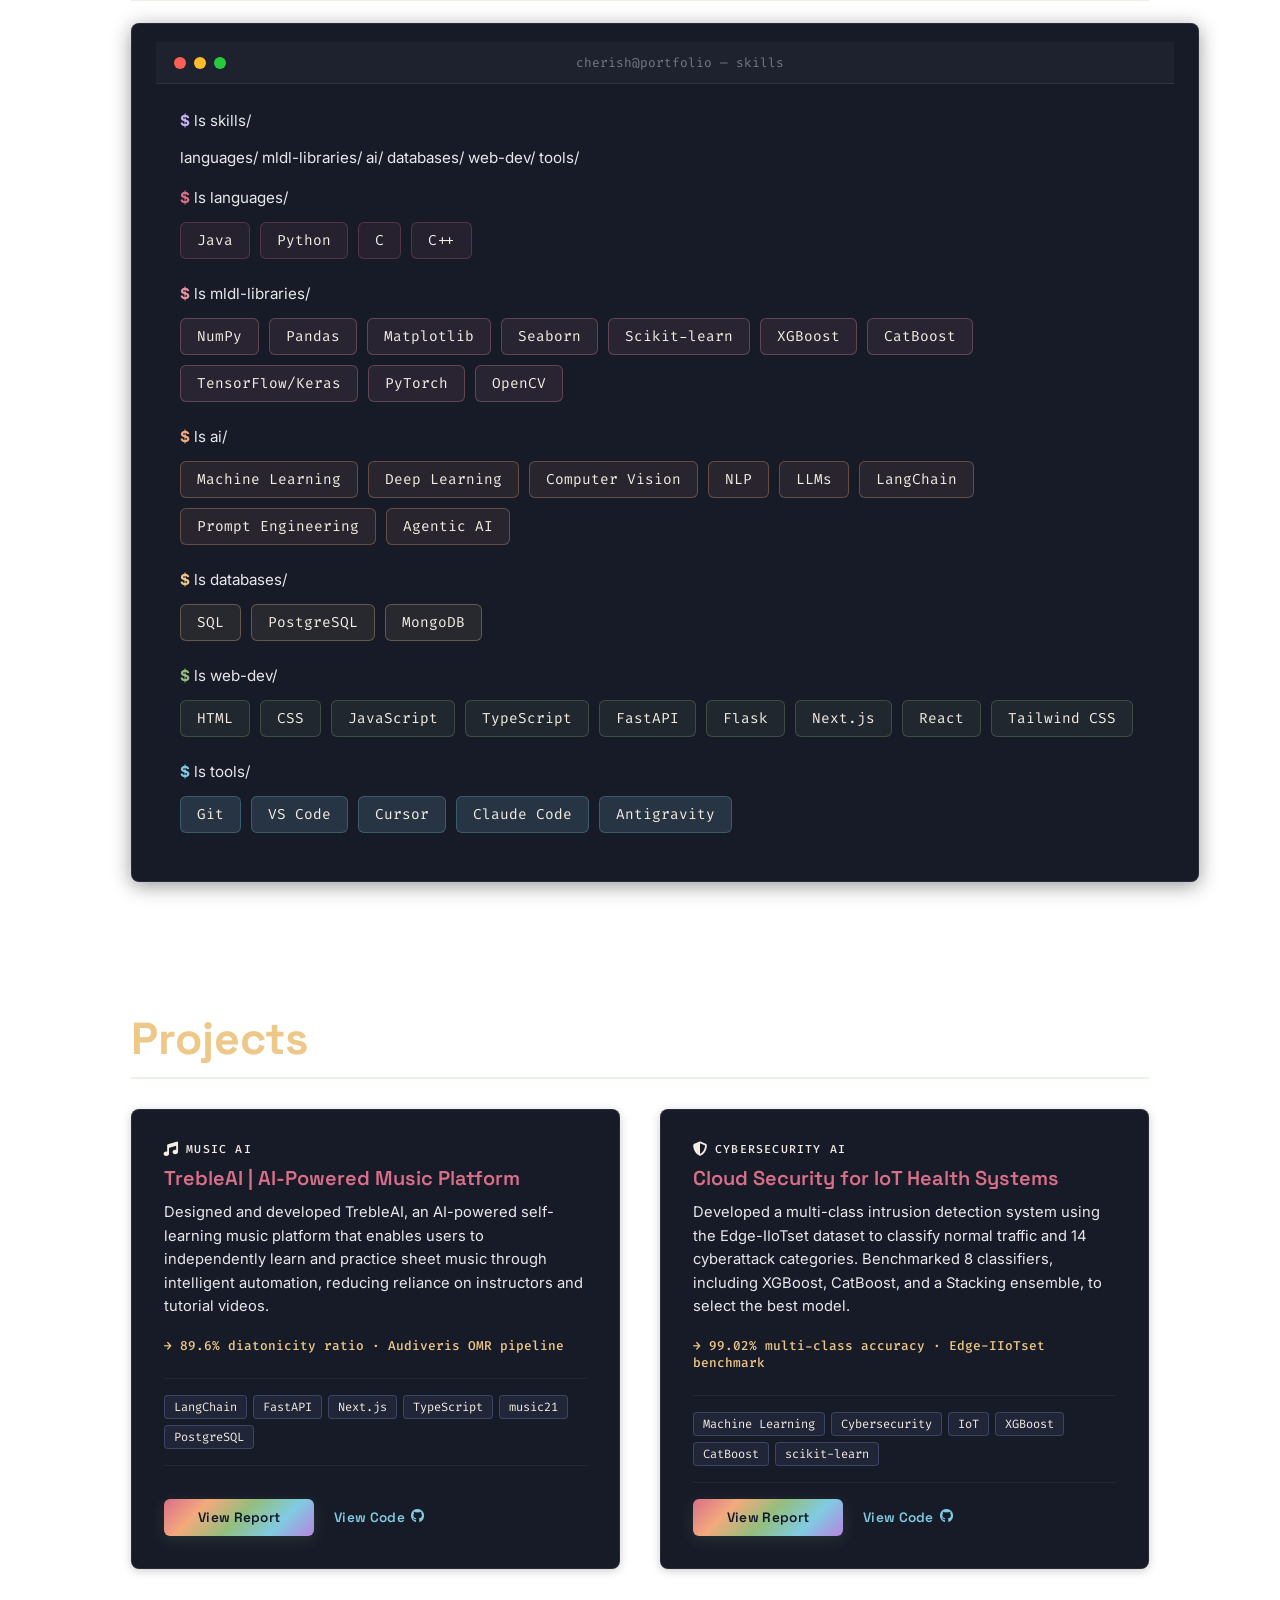
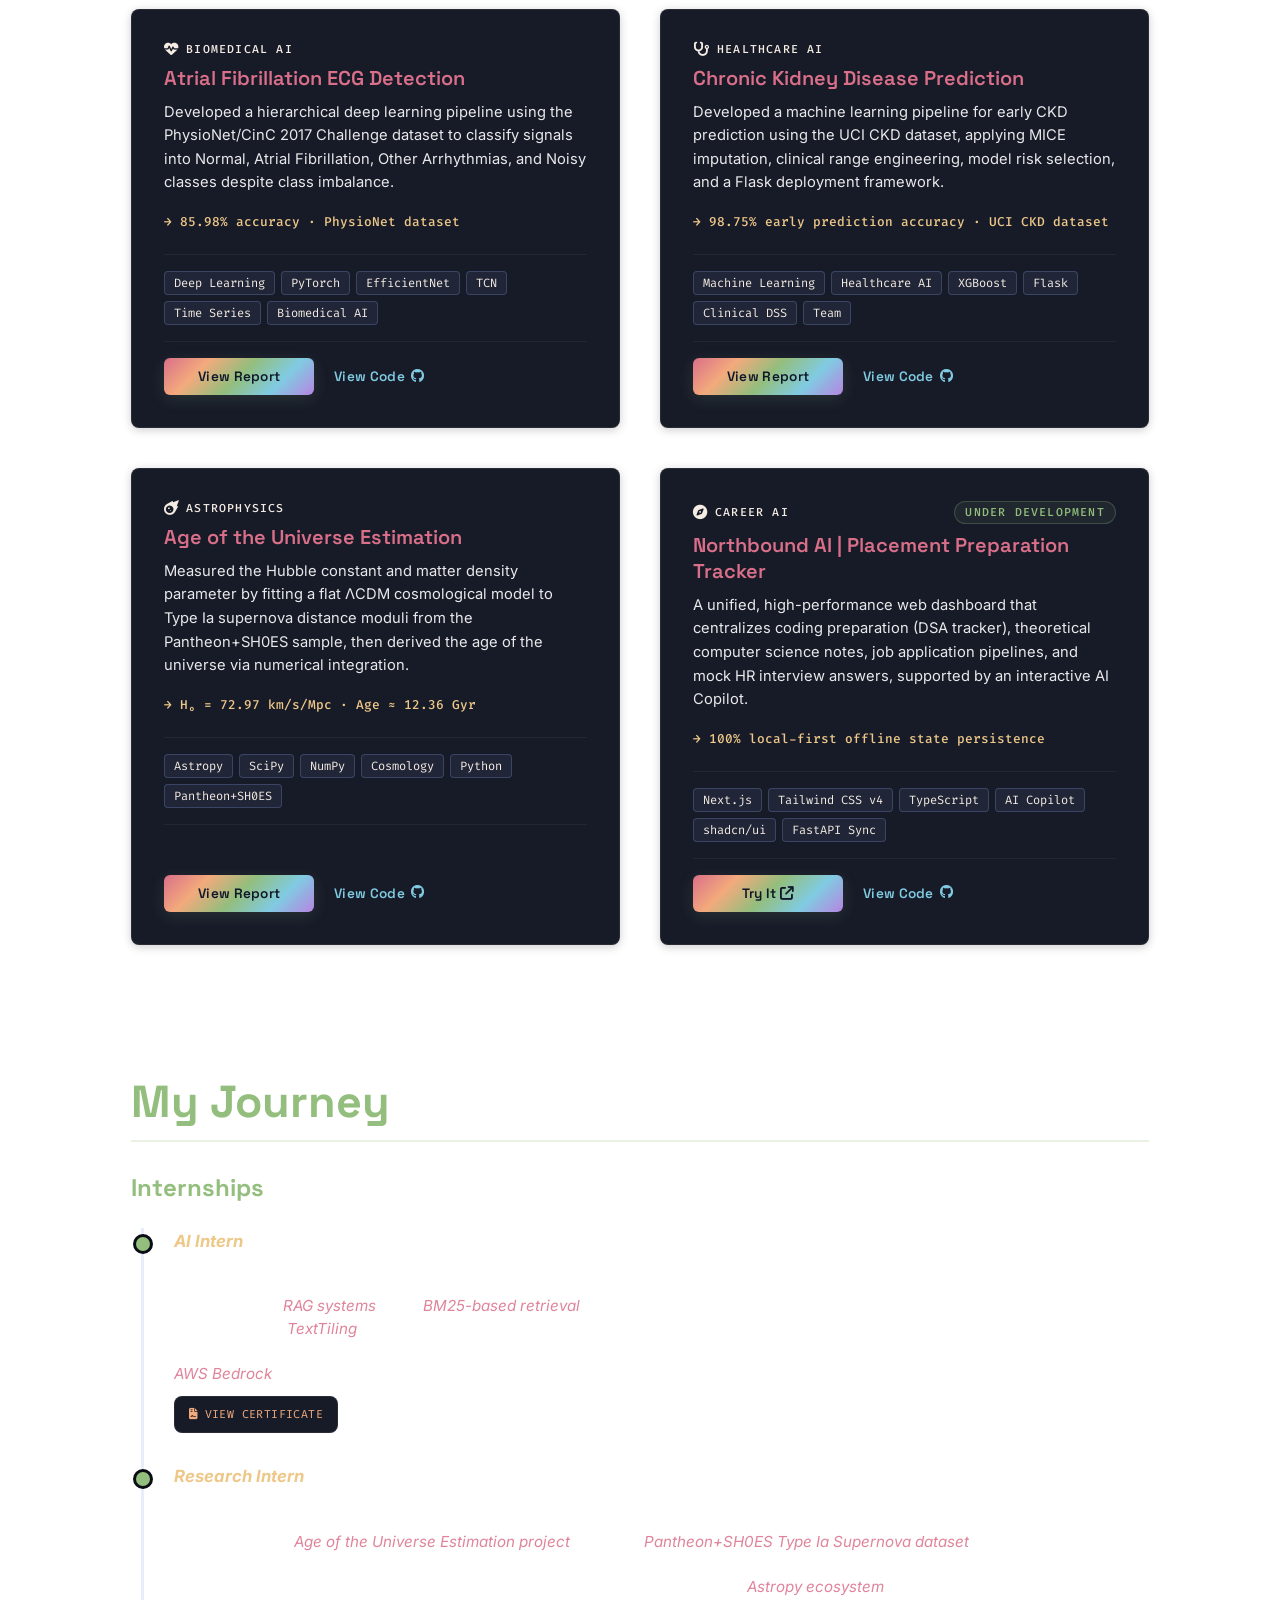
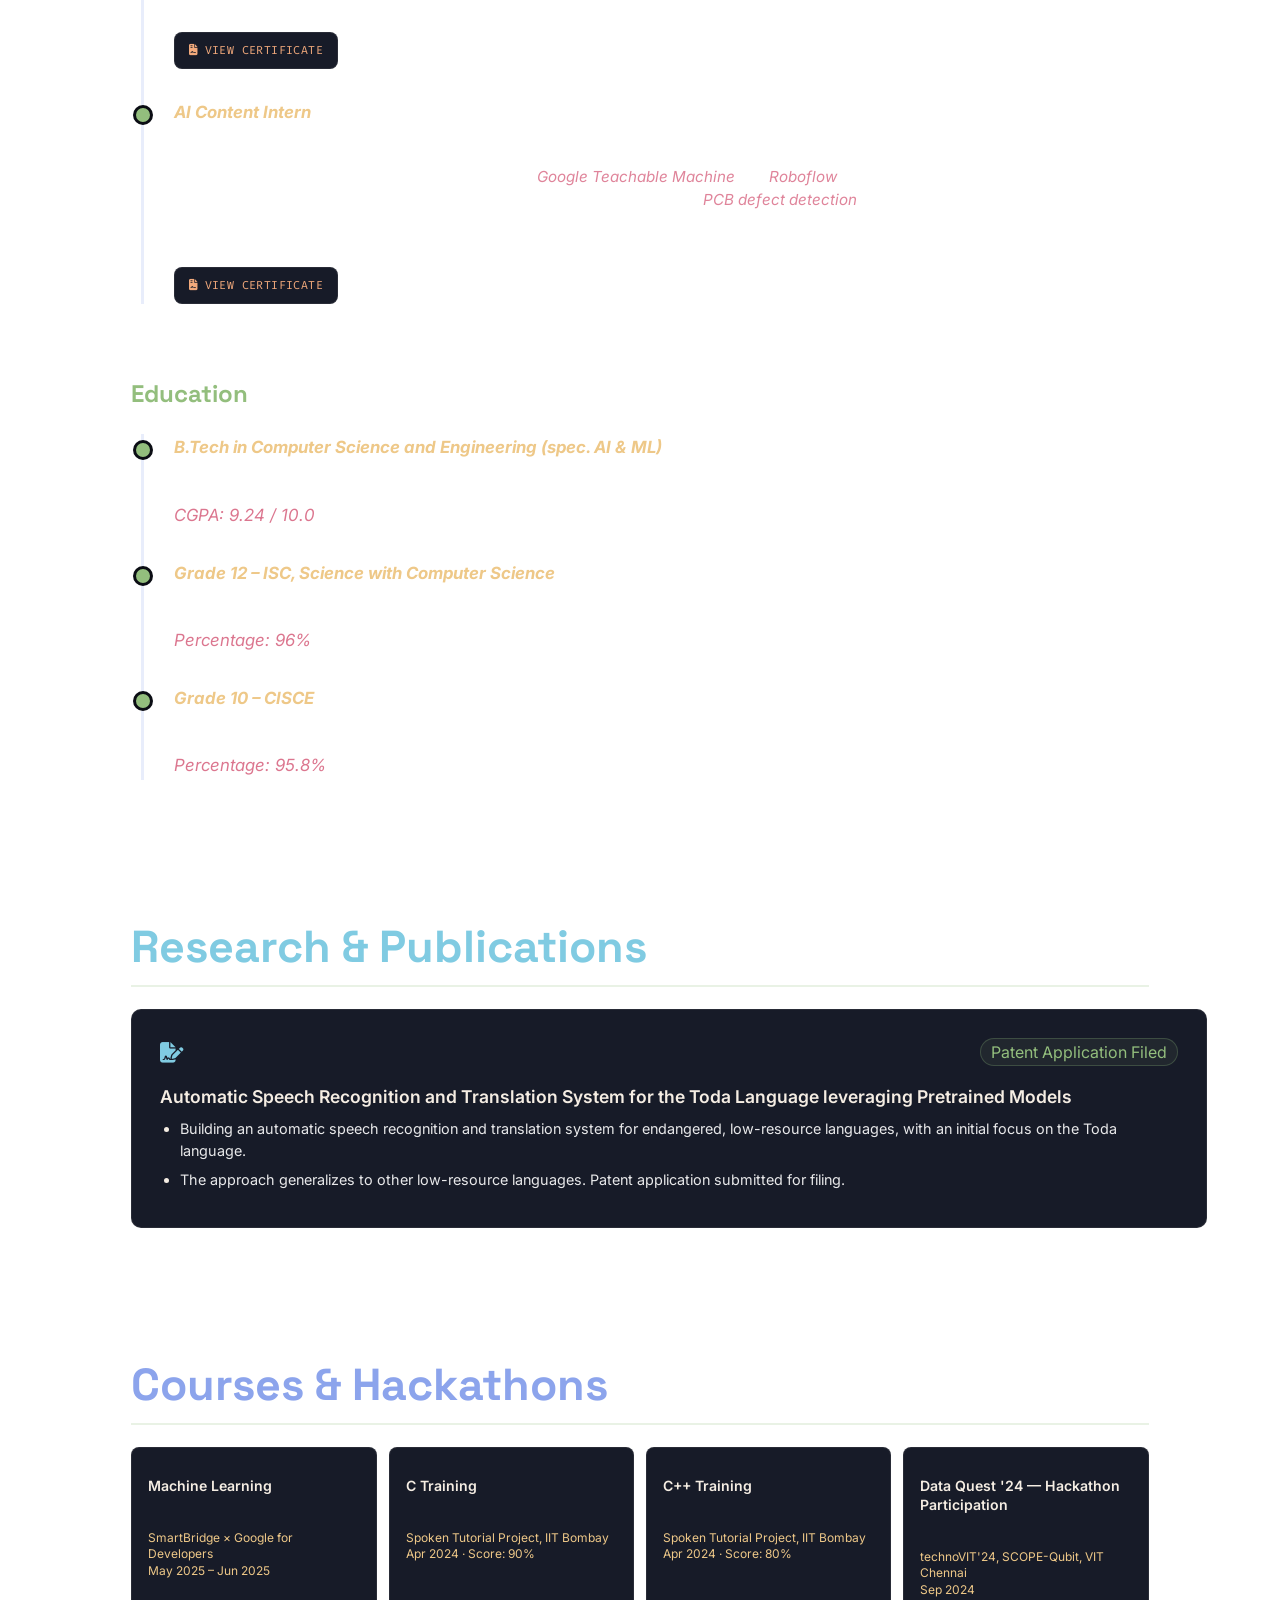
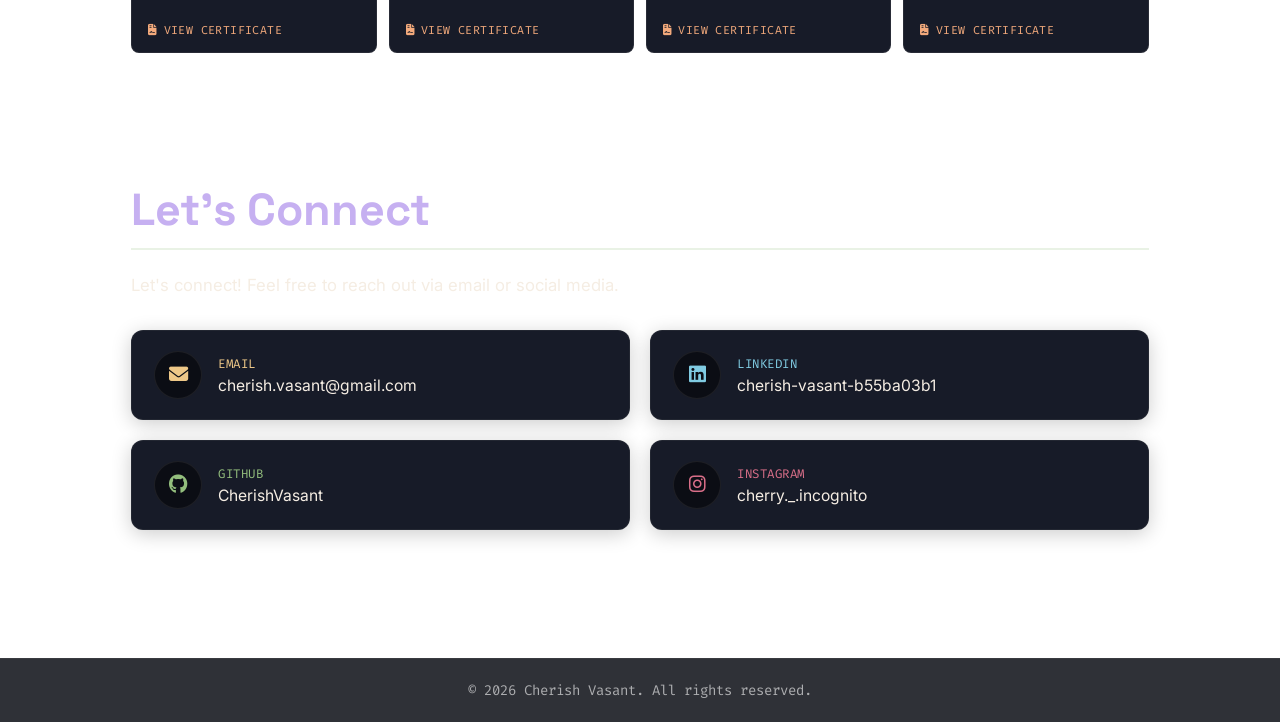
==== commit d8f6655f: "Update" ====
--- a/index.html
+++ b/index.html
@@ -20,7 +20,7 @@
     static assets, so without this you can push a fix and still see the
     old broken version for a while.
   -->
-  <link rel="stylesheet" href="styles.css?v=9" />
+  <link rel="stylesheet" href="styles.css?v=18" />
 
   <link rel="preconnect" href="https://fonts.googleapis.com">
   <link rel="preconnect" href="https://fonts.gstatic.com" crossorigin>
@@ -81,17 +81,7 @@
     <div class="hero-content">
       <div class="hire-badge">✨ Available for Hire</div>
       <h1 class="name-line">
-        Hi, I'm <span class="accent">Cherish Vasant</span><span class="hero-name-clouds" aria-hidden="true">
-          <span class="hero-cloud hero-cloud-1 material-symbols-outlined">icecream</span>
-          <span class="hero-cloud hero-cloud-2 material-symbols-outlined">icecream</span>
-          <span class="hero-cloud hero-cloud-3 material-symbols-outlined">icecream</span>
-          <span class="hero-cloud hero-cloud-4 material-symbols-outlined">icecream</span>
-          <span class="hero-cloud hero-cloud-5 material-symbols-outlined">icecream</span>
-          <span class="hero-cloud hero-cloud-6 material-symbols-outlined">icecream</span>
-          <span class="hero-cloud hero-cloud-7 material-symbols-outlined">icecream</span>
-          <span class="hero-cloud hero-cloud-8 material-symbols-outlined">icecream</span>
-          <span class="hero-cloud hero-cloud-9 material-symbols-outlined">icecream</span>
-        </span>
+        Hi, I'm <span class="accent">Cherish Vasant</span>
       </h1>
 
       <p class="contact-info-header">
@@ -100,9 +90,9 @@
       </p>
 
       <div class="cta-group">
-        <a class="cta cta-outline-lavender" href="documents/Resume.pdf" target="_blank"><i class="fa-solid fa-download"></i> Download Resume</a>
-        <a class="cta cta-outline-lavender" href="#contact">Get In Touch</a>
-        <a class="cta cta-filled-pink" href="#projects">Explore My Work</a>
+        <a class="cta cta-outline-lavender" href="documents/Resume.pdf" target="_blank">Get Resume <i class="fa-solid fa-download"></i></a>
+        <a class="cta cta-outline-lavender" href="#contact">Contact Me</a>
+        <a class="cta cta-filled-pink" href="#projects">View Projects</a>
       </div>
     </div>
   </div>
@@ -123,7 +113,7 @@
             <img src="images/profile_pic.jpg" alt="My Profile Picture" />
           </div>
           <a class="resume-download-btn" href="documents/Resume.pdf" target="_blank">
-            <i class="fa-solid fa-download"></i> Download Resume
+            Get Resume <i class="fa-solid fa-download"></i>
           </a>
         </div>
 
--- a/styles.css
+++ b/styles.css
@@ -72,7 +72,6 @@
     --bg-mobile-menu: rgba(11, 13, 20, 0.98);
     --bg-mobile-menu-blur: rgba(11, 13, 20, 0.85);
     --bg-social-icon: rgba(11, 13, 20, 0.60);
-    --hero-cloud-color: rgba(255, 245, 220, 0.55);
 
     /* ── Borders ──────────────────────────────────────── */
     --border-color: rgba(255,241,224,0.08);
@@ -244,7 +243,6 @@
     --bg-mobile-menu: rgba(239, 230, 216, 0.98);
     --bg-mobile-menu-blur: rgba(239, 230, 216, 0.90);
     --bg-social-icon: rgba(243, 233, 215, 0.90);
-    --hero-cloud-color: rgba(255, 245, 220, 0.9);
 
     --border-color: rgba(58, 46, 34, 0.12);
     --border-subtle: rgba(58, 46, 34, 0.08);
@@ -458,8 +456,7 @@
 }
 
 a.selected {
-    border-bottom: 2px solid var(--color-accent);
-    color: var(--color-accent) !important;
+    border-bottom: 2px solid currentColor;
 }
 
 .gradient-text {
@@ -510,62 +507,6 @@
     padding: calc(var(--navbar-height) + var(--space-8)) var(--section-pad-x) var(--space-16);
     box-sizing: border-box;
 }
-
-.name-line {
-    position: relative;
-}
-
-/* Clouds are nested inside .accent (the "Cherish Vasant" span itself),
-   so left:0/right:0 always spans exactly the rendered width of the name
-   — no matter the viewport or font-size — instead of a fixed pixel
-   cluster that only lined up at one screen size. Sized in em so they
-   scale with the name's own responsive font-size. z-index:-1 sits them
-   behind the name text (see .name-line .accent for the stacking context). */
-.hero-name-clouds {
-    position: absolute;
-    left: 0;
-    right: 0;
-    bottom: -0.25em;
-    display: flex;
-    justify-content: space-between;
-    align-items: flex-end;
-    z-index: 1;
-    pointer-events: none;
-    width: 100%;
-}
-
-/* Cream swirls — soft-serve/frosting-swirl icon glyphs standing in for
-   the old CSS-blob clouds, still trailing the name in a scattered cluster */
-.hero-cloud.material-symbols-outlined {
-    position: relative;
-    display: inline-block;
-    color: var(--hero-cloud-color);
-    line-height: 1;
-    transition: transform 0.4s cubic-bezier(0.34, 1.2, 0.64, 1);
-    cursor: default;
-    pointer-events: auto;
-}
-
-.hero-cloud.hero-cloud-1 { font-size: 0.5em; }
-.hero-cloud.hero-cloud-2 { font-size: 0.4em; }
-.hero-cloud.hero-cloud-3 { font-size: 0.52em; }
-.hero-cloud.hero-cloud-4 { font-size: 0.38em; }
-.hero-cloud.hero-cloud-5 { font-size: 0.48em; }
-.hero-cloud.hero-cloud-6 { font-size: 0.4em; }
-.hero-cloud.hero-cloud-7 { font-size: 0.5em; }
-.hero-cloud.hero-cloud-8 { font-size: 0.36em; }
-.hero-cloud.hero-cloud-9 { font-size: 0.46em; }
-
-/* Every single cloud drifts downward (positive Y translation) on hover */
-.hero-cloud-1:hover { transform: translate(-0.3em, 0.35em); }
-.hero-cloud-2:hover { transform: translate(0.3em, 0.4em); }
-.hero-cloud-3:hover { transform: translate(0em, 0.38em); }
-.hero-cloud-4:hover { transform: translate(-0.25em, 0.35em); }
-.hero-cloud-5:hover { transform: translate(0.3em, 0.4em); }
-.hero-cloud-6:hover { transform: translate(0em, 0.35em); }
-.hero-cloud-7:hover { transform: translate(-0.3em, 0.4em); }
-.hero-cloud-8:hover { transform: translate(0.25em, 0.35em); }
-.hero-cloud-9:hover { transform: translate(-0.2em, 0.38em); }
 
 .cosmic-dust {
     position: absolute;
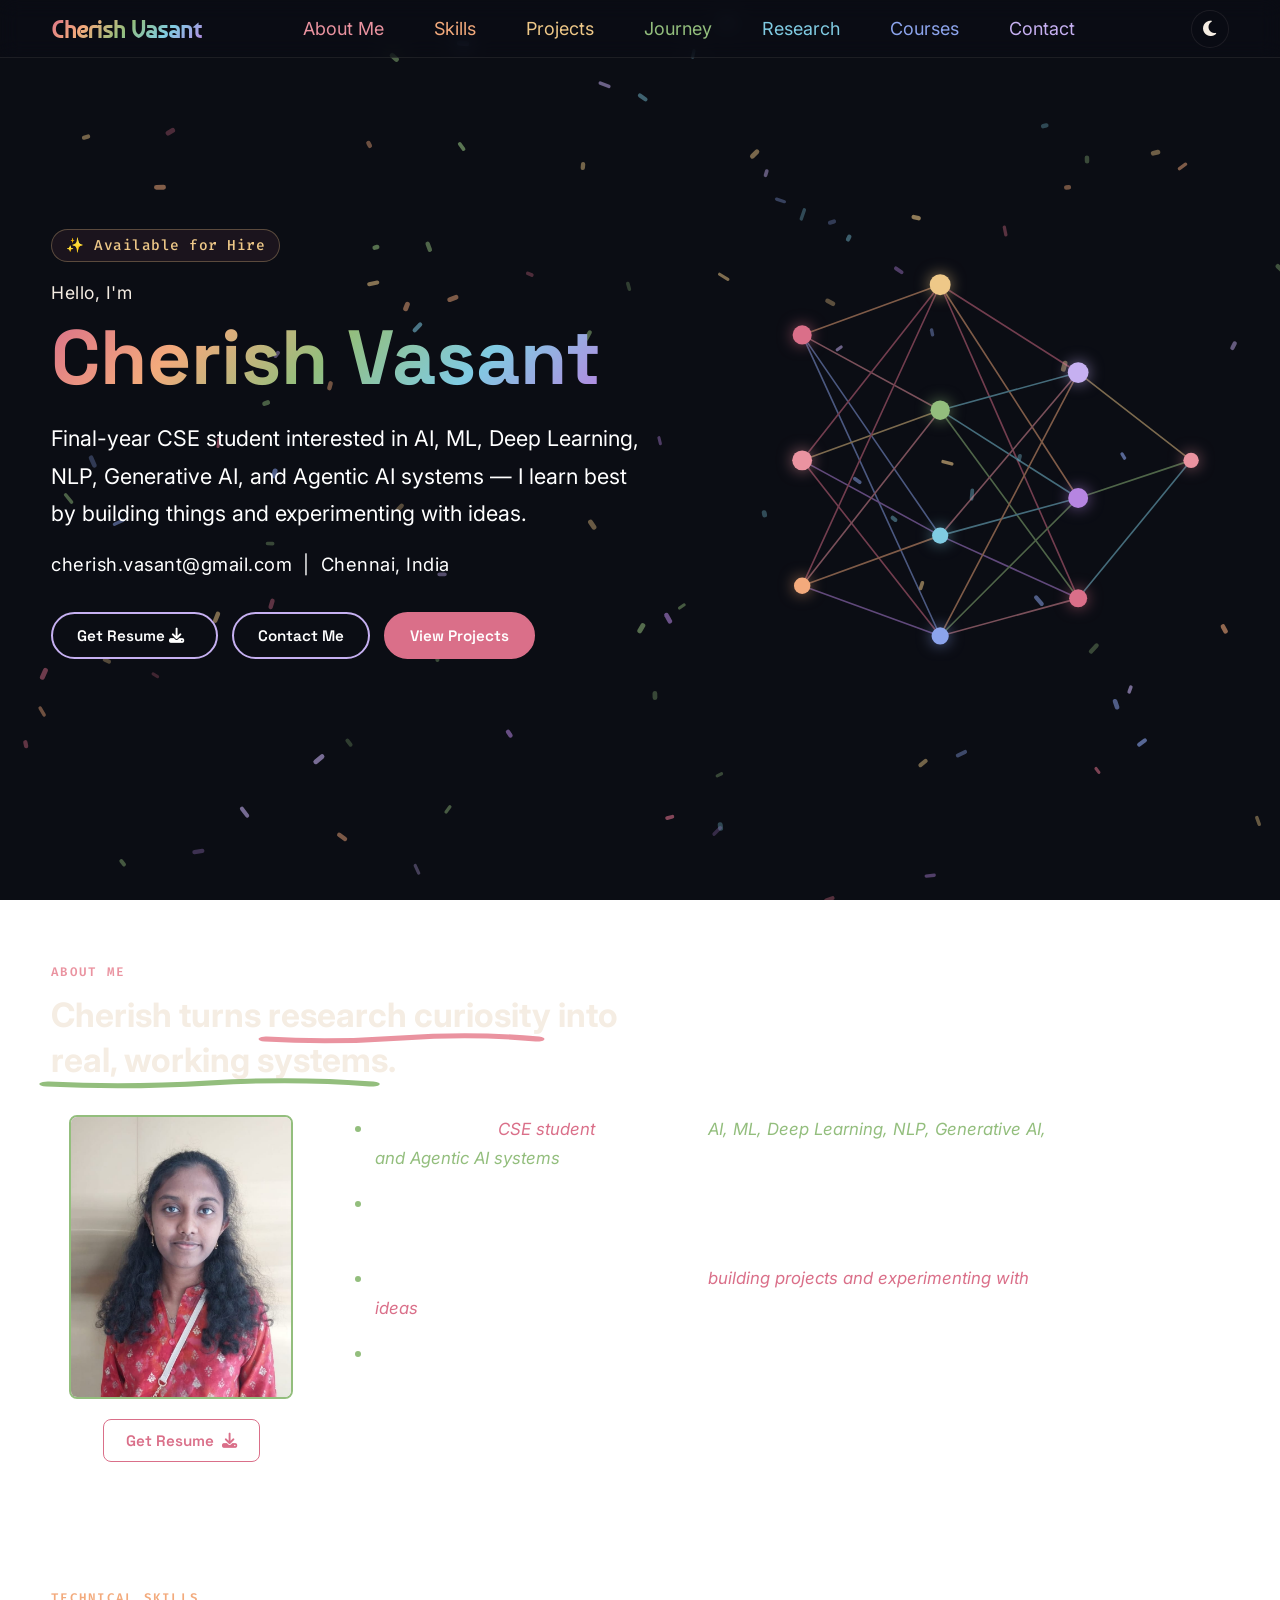
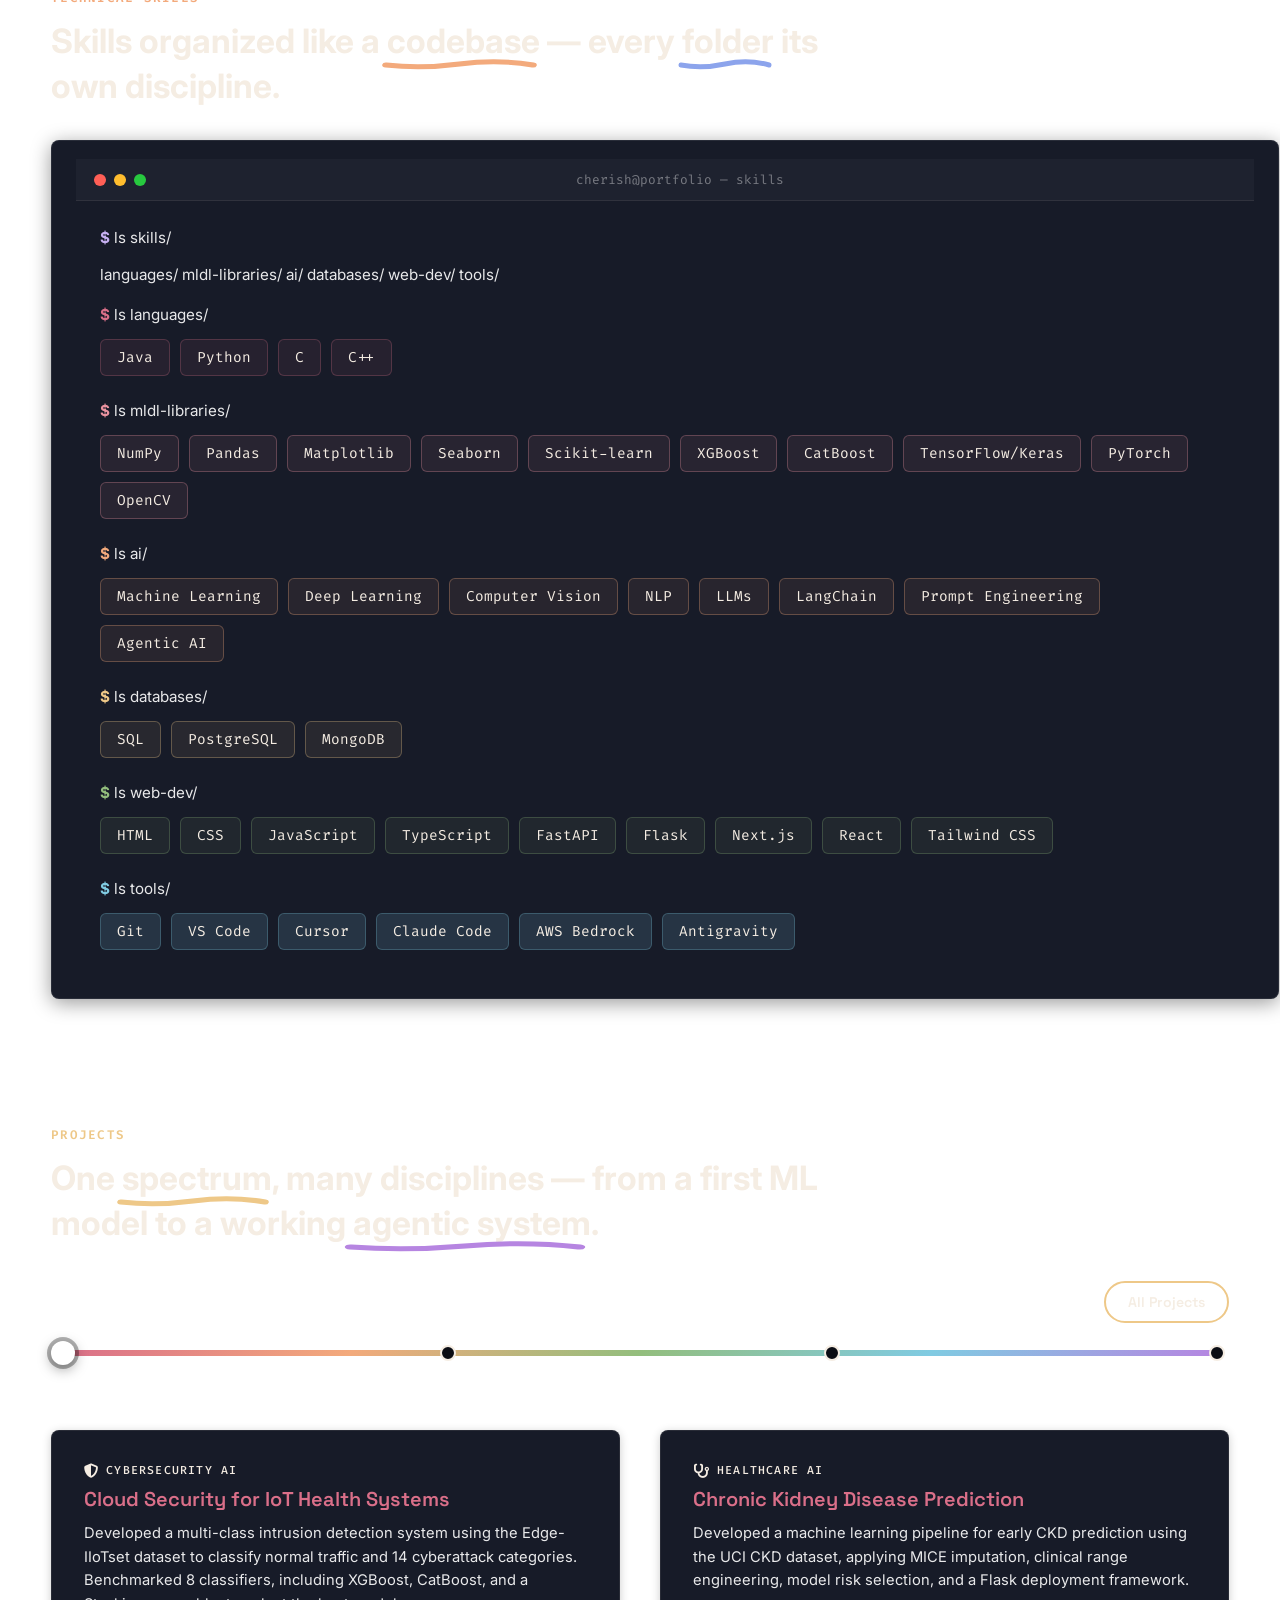
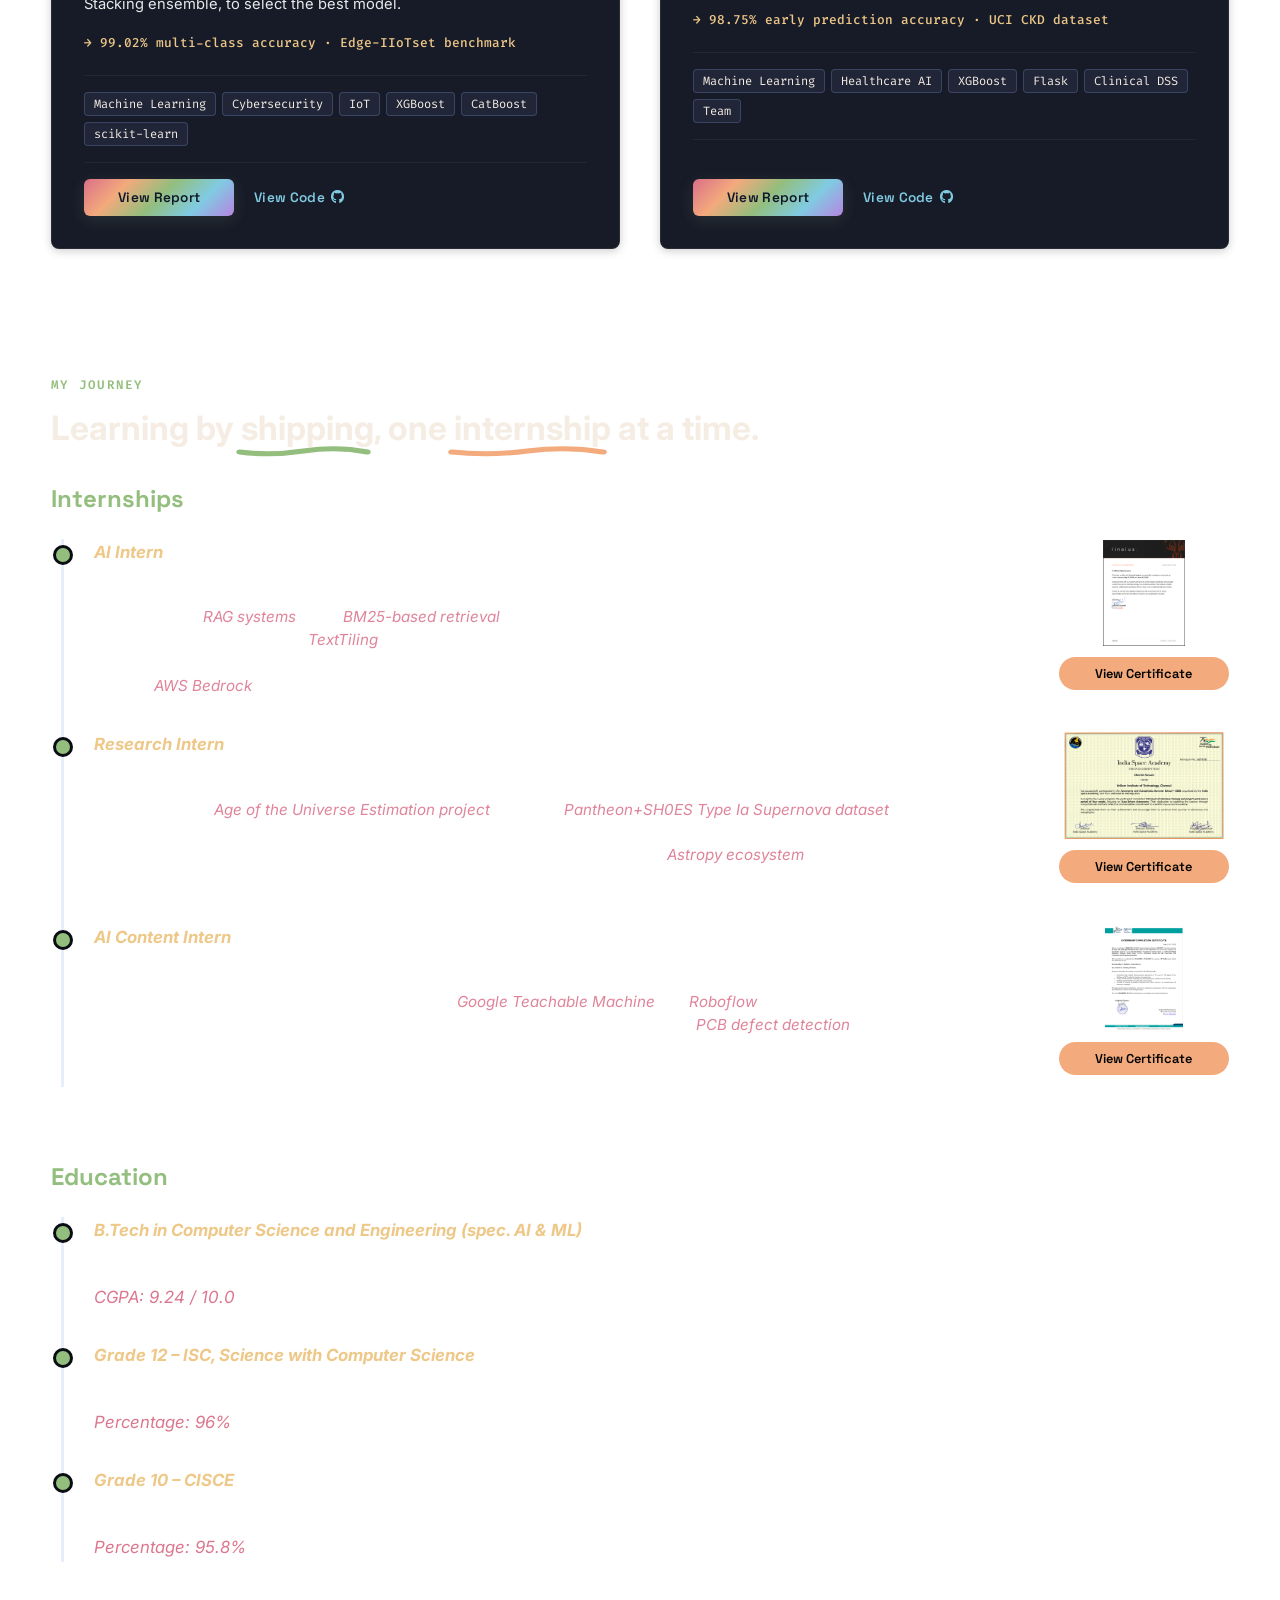
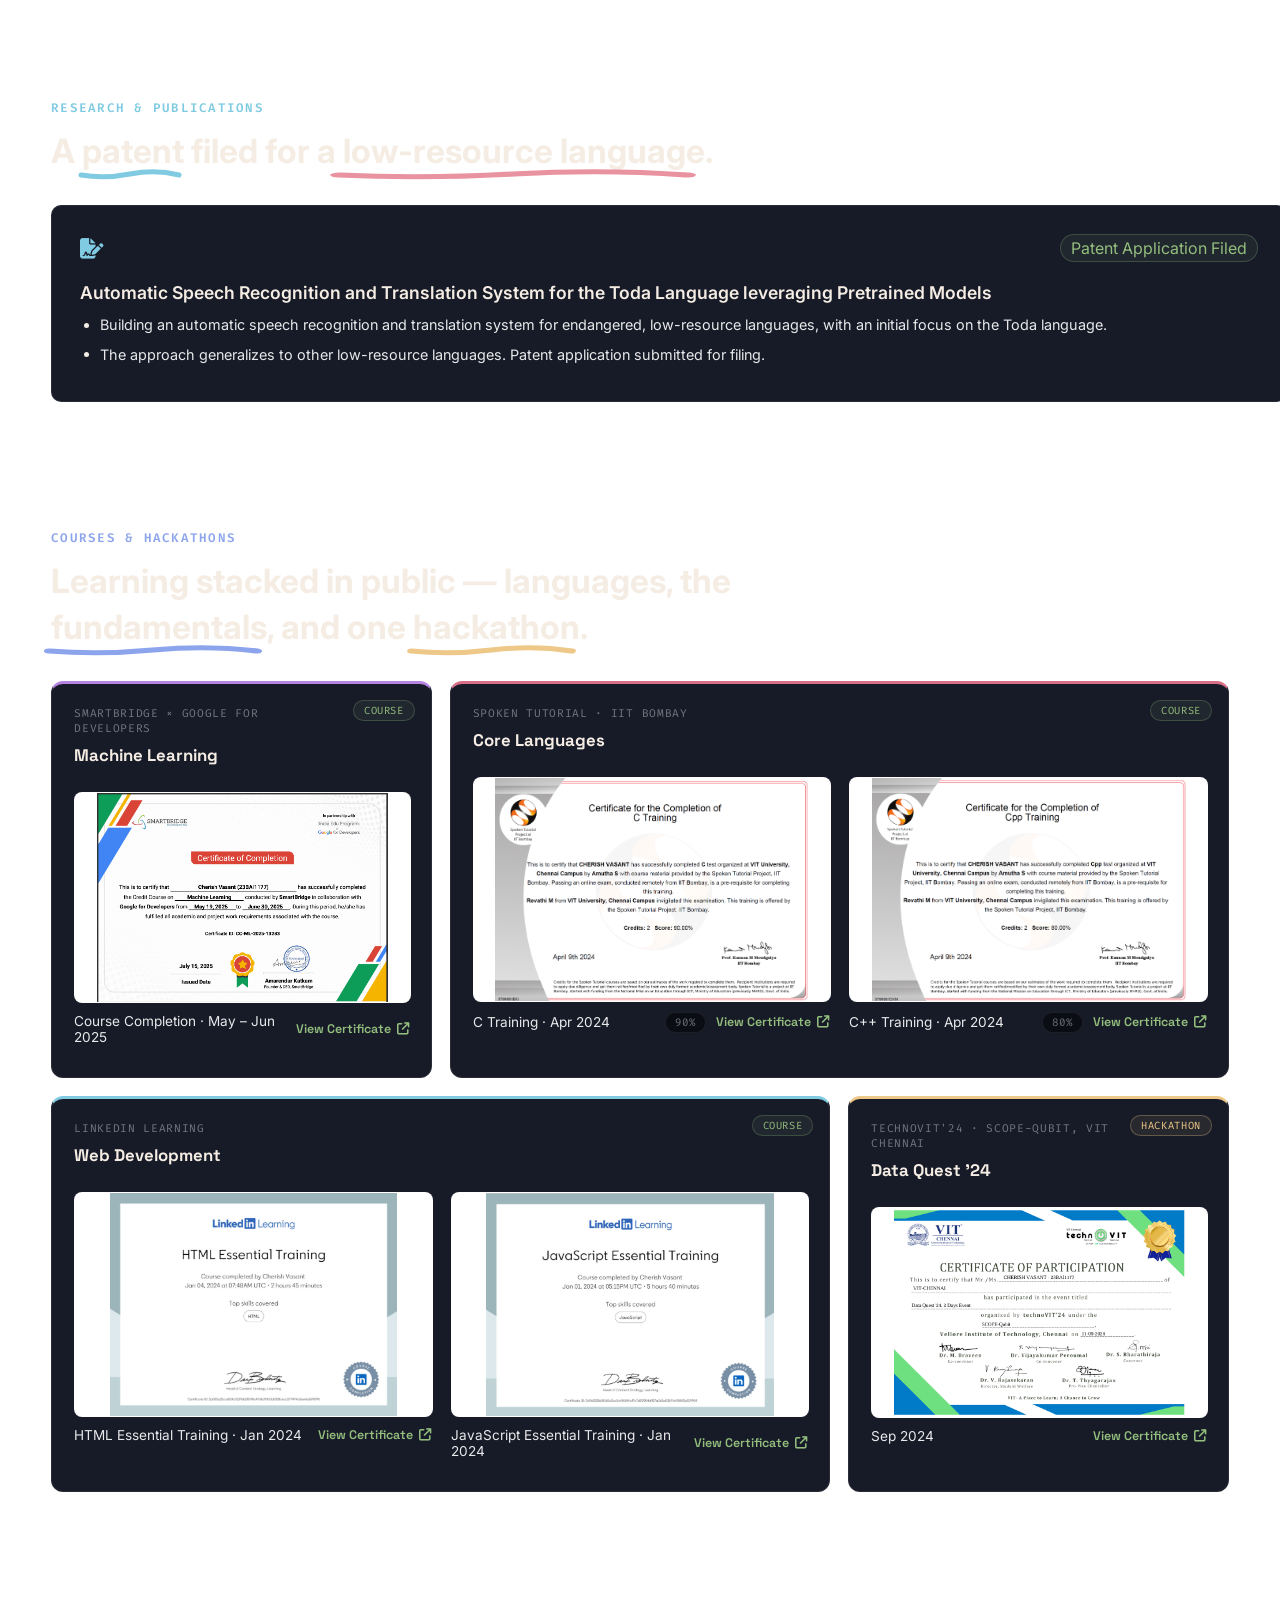
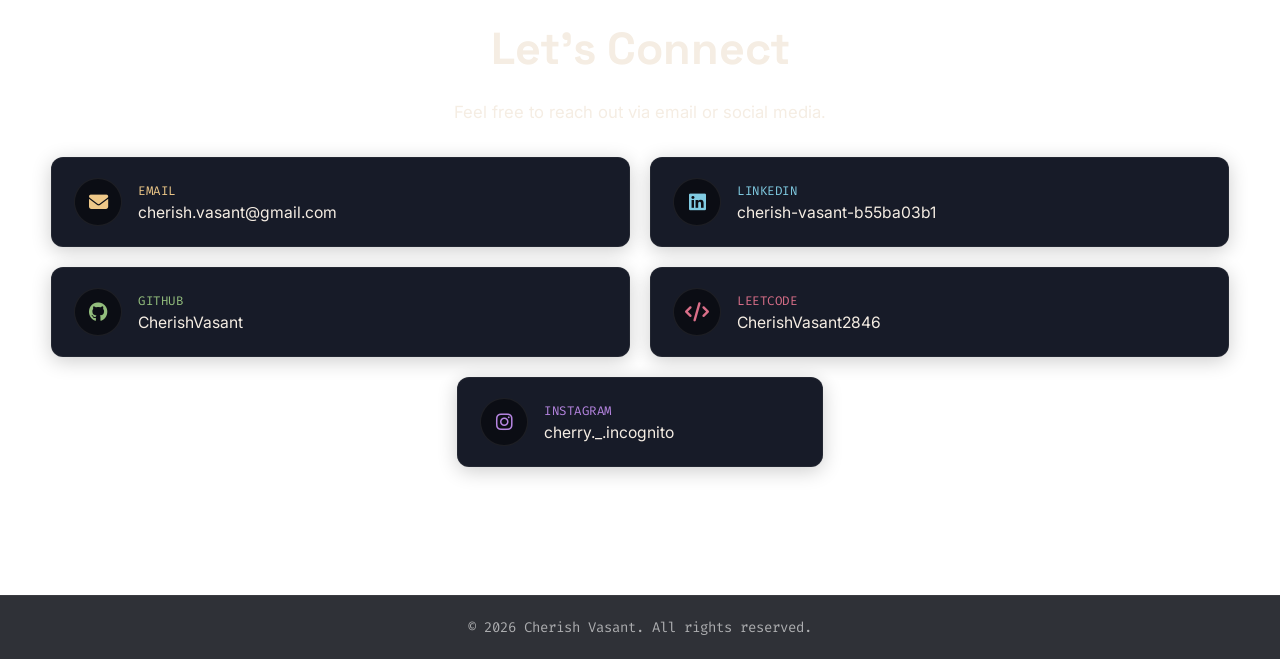
==== commit 54489a59: "Update" ====
--- a/index.html
+++ b/index.html
@@ -20,7 +20,7 @@
     static assets, so without this you can push a fix and still see the
     old broken version for a while.
   -->
-  <link rel="stylesheet" href="styles.css?v=18" />
+  <link rel="stylesheet" href="styles.css?v=32" />
 
   <link rel="preconnect" href="https://fonts.googleapis.com">
   <link rel="preconnect" href="https://fonts.gstatic.com" crossorigin>
@@ -41,7 +41,7 @@
   -->
   <link rel="stylesheet" href="https://cdnjs.cloudflare.com/ajax/libs/font-awesome/6.4.2/css/all.min.css" />
 
-  <script src="script.js?v=2" defer></script>
+  <script src="script.js?v=5" defer></script>
   <script src="sprinkles.js?v=1" defer></script>
 </head>
 
@@ -78,21 +78,30 @@
   <div class="hero">
     <div class="cosmic-dust"></div>
 
-    <div class="hero-content">
-      <div class="hire-badge">✨ Available for Hire</div>
-      <h1 class="name-line">
-        Hi, I'm <span class="accent">Cherish Vasant</span>
-      </h1>
-
-      <p class="contact-info-header">
-        cherish.vasant@gmail.com
-        &nbsp;|&nbsp; Chennai, India
-      </p>
-
-      <div class="cta-group">
-        <a class="cta cta-outline-lavender" href="documents/Resume.pdf" target="_blank">Get Resume <i class="fa-solid fa-download"></i></a>
-        <a class="cta cta-outline-lavender" href="#contact">Contact Me</a>
-        <a class="cta cta-filled-pink" href="#projects">View Projects</a>
+    <div class="hero-grid">
+      <div class="hero-content">
+        <div class="hire-badge">✨ Available for Hire</div>
+        <p class="hero-hi">Hello, I'm</p>
+        <h1 class="name-line"><span class="accent">Cherish Vasant</span></h1>
+        <p class="tagline">Final-year CSE student interested in AI, ML, Deep Learning, NLP, Generative AI, and Agentic AI systems — I learn best by building things and experimenting with ideas.</p>
+
+        <p class="contact-info-header">
+          cherish.vasant@gmail.com
+          &nbsp;|&nbsp; Chennai, India
+        </p>
+
+        <div class="cta-group">
+          <a class="cta cta-outline-lavender" href="documents/Resume.pdf" target="_blank">Get Resume <i class="fa-solid fa-download"></i></a>
+          <a class="cta cta-outline-lavender" href="#contact">Contact Me</a>
+          <a class="cta cta-filled-pink" href="#projects">View Projects</a>
+        </div>
+      </div>
+
+      <div class="hero-visual" aria-hidden="true">
+        <svg viewBox="0 0 380 380">
+          <g id="heroEdges" stroke-width="1.3" fill="none" opacity=".5"></g>
+          <g id="heroNodes"></g>
+        </svg>
       </div>
     </div>
   </div>
@@ -105,7 +114,8 @@
 
     <!-- ═══════════════ ABOUT ME ═══════════════ -->
     <div class="component comp2 fade-in" id="about-me">
-      <h1 class="section-head">About Me</h1>
+      <h1 class="section-head eyebrow">About Me</h1>
+      <p class="section-headline">Cherish turns <span class="u" style="--u:var(--color-salmon)">research curiosity<svg viewBox="0 0 100 12" preserveAspectRatio="none"><path d="M2,8 Q25,12 50,7 T98,8" stroke="var(--u)" stroke-width="5" fill="none" stroke-linecap="round"/></svg></span> into <span class="u" style="--u:var(--color-sage)">real, working systems<svg viewBox="0 0 100 12" preserveAspectRatio="none"><path d="M2,8 Q25,12 50,7 T98,8" stroke="var(--u)" stroke-width="5" fill="none" stroke-linecap="round"/></svg></span>.</p>
 
       <div class="about-grid">
         <div class="about-media">
@@ -131,7 +141,8 @@
 
     <!-- ═══════════════ TECHNICAL SKILLS ═══════════════ -->
     <div class="component comp fade-in" id="skills">
-      <h1 class="section-head">Technical Skills</h1>
+      <h1 class="section-head eyebrow">Technical Skills</h1>
+      <p class="section-headline">Skills organized like a <span class="u" style="--u:var(--color-coral)">codebase<svg viewBox="0 0 100 12" preserveAspectRatio="none"><path d="M2,8 Q25,12 50,7 T98,8" stroke="var(--u)" stroke-width="5" fill="none" stroke-linecap="round"/></svg></span> — every <span class="u" style="--u:var(--color-periwinkle)">folder<svg viewBox="0 0 100 12" preserveAspectRatio="none"><path d="M2,8 Q25,12 50,7 T98,8" stroke="var(--u)" stroke-width="5" fill="none" stroke-linecap="round"/></svg></span> its own discipline.</p>
 
       <div class="terminal-bio-container skills-terminal">
         <div class="terminal-header">
@@ -216,6 +227,7 @@
               <span class="skill-tag">VS Code</span>
               <span class="skill-tag">Cursor</span>
               <span class="skill-tag">Claude Code</span>
+              <span class="skill-tag">AWS Bedrock</span>
               <span class="skill-tag">Antigravity</span>
             </div>
           </div>
@@ -225,11 +237,33 @@
 
     <!-- ═══════════════ PROJECTS ═══════════════ -->
     <div class="component comp fade-in" id="projects">
-      <h1 class="section-head">Projects</h1>
+      <h1 class="section-head eyebrow">Projects</h1>
+      <p class="section-headline">One <span class="u" style="--u:var(--color-gold)">spectrum<svg viewBox="0 0 100 12" preserveAspectRatio="none"><path d="M2,8 Q25,12 50,7 T98,8" stroke="var(--u)" stroke-width="5" fill="none" stroke-linecap="round"/></svg></span>, many disciplines — from a first ML model to a working <span class="u" style="--u:var(--color-amethyst)">agentic system<svg viewBox="0 0 100 12" preserveAspectRatio="none"><path d="M2,8 Q25,12 50,7 T98,8" stroke="var(--u)" stroke-width="5" fill="none" stroke-linecap="round"/></svg></span>.</p>
+
+      <div class="projects-toolbar">
+        <p class="section-lead">Drag the marker, or click a stop, to move across the spectrum.</p>
+        <button type="button" class="all-projects-btn" id="allProjectsBtn">All Projects</button>
+      </div>
+
+      <div class="spectrum-wrap" id="spectrumWrap">
+        <div class="spectrum-track" id="specTrack">
+          <button type="button" class="spectrum-tick active" data-cat="ml" style="left:0%;" aria-label="Machine Learning"></button>
+          <button type="button" class="spectrum-tick" data-cat="dl" style="left:33.333%;" aria-label="Deep Learning"></button>
+          <button type="button" class="spectrum-tick" data-cat="nlp" style="left:66.666%;" aria-label="NLP"></button>
+          <button type="button" class="spectrum-tick" data-cat="genai" style="left:100%;" aria-label="Gen AI"></button>
+          <div class="spectrum-marker" id="specMarker" style="left:0%;" tabindex="0" role="slider" aria-valuemin="0" aria-valuemax="3" aria-valuenow="0" aria-label="Discipline spectrum"></div>
+        </div>
+        <div class="spectrum-labels">
+          <span>Machine Learning</span>
+          <span>Deep Learning</span>
+          <span>NLP</span>
+          <span>Gen AI</span>
+        </div>
+      </div>
 
       <div class="projects-grid">
         <!-- Project 1: TrebleAI -->
-        <div class="project-card">
+        <div class="project-card" data-cat="genai">
           <div class="project-card-content">
             <div class="project-eyebrow">
               <i class="fa-solid fa-music"></i>
@@ -256,7 +290,7 @@
         </div>
 
         <!-- Project 2: Cloud Security IoT -->
-        <div class="project-card">
+        <div class="project-card" data-cat="ml">
           <div class="project-card-content">
             <div class="project-eyebrow">
               <i class="fa-solid fa-shield-halved"></i>
@@ -283,7 +317,7 @@
         </div>
 
         <!-- Project 3: ECG AF Detection -->
-        <div class="project-card">
+        <div class="project-card" data-cat="dl">
           <div class="project-card-content">
             <div class="project-eyebrow">
               <i class="fa-solid fa-heart-pulse"></i>
@@ -310,7 +344,7 @@
         </div>
 
         <!-- Project 4: CKD Prediction -->
-        <div class="project-card">
+        <div class="project-card" data-cat="ml">
           <div class="project-card-content">
             <div class="project-eyebrow">
               <i class="fa-solid fa-stethoscope"></i>
@@ -390,12 +424,36 @@
             </div>
           </div>
         </div>
+
+        <!-- Project 7: Toda Language ASR & Translation -->
+        <div class="project-card" data-cat="nlp">
+          <div class="project-card-content">
+            <div class="project-eyebrow">
+              <i class="fa-solid fa-language"></i>
+              <span>NLP</span>
+            </div>
+            <h2>Toda Language ASR &amp; Translation</h2>
+            <p>Automatic speech recognition and translation system for the endangered, low-resource Toda language, built on pretrained models — the approach generalizes to other low-resource languages. Patent application filed.</p>
+            <div class="project-stat">→ Patent application filed</div>
+            <hr class="card-divider">
+            <div class="tech-tags">
+              <span class="tech-tag">NLP</span>
+              <span class="tech-tag">Speech Recognition</span>
+              <span class="tech-tag">Low-Resource Languages</span>
+            </div>
+            <hr class="card-divider">
+            <div class="project-ctas">
+              <a class="project-cta secondary" href="#research">View Research <i class="fa-solid fa-arrow-right"></i></a>
+            </div>
+          </div>
+        </div>
       </div>
     </div>
 
     <!-- ═══════════════ MY JOURNEY (Resume) ═══════════════ -->
     <div class="component comp2 fade-in" id="resume">
-      <h1 class="section-head">My Journey</h1>
+      <h1 class="section-head eyebrow">My Journey</h1>
+      <p class="section-headline">Learning by <span class="u" style="--u:var(--color-sage)">shipping<svg viewBox="0 0 100 12" preserveAspectRatio="none"><path d="M2,8 Q25,12 50,7 T98,8" stroke="var(--u)" stroke-width="5" fill="none" stroke-linecap="round"/></svg></span>, one <span class="u" style="--u:var(--color-coral)">internship<svg viewBox="0 0 100 12" preserveAspectRatio="none"><path d="M2,8 Q25,12 50,7 T98,8" stroke="var(--u)" stroke-width="5" fill="none" stroke-linecap="round"/></svg></span> at a time.</p>
 
       <div class="journey-stack">
         <!-- Internships -->
@@ -404,68 +462,77 @@
           <div class="timeline">
             <div class="timeline-item">
               <div class="timeline-dot"></div>
-              <div class="timeline-content">
-                <div class="timeline-header">
-                  <div class="timeline-title-group">
-                    <p class="role">AI Intern</p>
-                    <p class="institute">Linaius</p>
+              <div class="timeline-content timeline-content-with-cert">
+                <div class="timeline-body">
+                  <div class="timeline-header">
+                    <div class="timeline-title-group">
+                      <p class="role">AI Intern</p>
+                      <p class="institute">Linaius</p>
+                    </div>
+                    <div class="timeline-date-group">
+                      <p class="year">May 2026 – June 2026</p>
+                      <p class="location-tag">Remote</p>
+                    </div>
                   </div>
-                  <div class="timeline-date-group">
-                    <p class="year">May 2026 – June 2026</p>
-                    <p class="location-tag">Remote</p>
-                  </div>
-                </div>
-                <p class="cont" style="font-size: 0.95rem; opacity: 0.85; line-height: 1.5; margin-top: 8px;">
-                  • Learned how <span class="highlight-accent highlight-italic">RAG systems</span> work, <span class="highlight-accent highlight-italic">BM25-based retrieval</span> and benchmark-driven evaluation practices, alongside NLP text-segmentation techniques like <span class="highlight-accent highlight-italic">TextTiling</span> for large-scale language pipelines.<br>
-                  • Designed prompting strategies (task decomposition, two-stage extraction, neutral framing) and made programmatic LLM calls through <span class="highlight-accent highlight-italic">AWS Bedrock</span>, with cost tracking and performance optimizations like caching, streaming, and concurrency.
-                </p>
-                <a class="cert-card cert-card-compact" style="margin-top: 10px;" href="documents/Linaius_Letter_of_Experience.pdf" target="_blank">
-                  <span class="cert-card-action"><i class="fa-solid fa-file-contract"></i> View Certificate</span>
-                </a>
+                  <p class="cont" style="font-size: 0.95rem; opacity: 0.85; line-height: 1.5; margin-top: 8px;">
+                    • Learned how <span class="highlight-accent highlight-italic">RAG systems</span> work, <span class="highlight-accent highlight-italic">BM25-based retrieval</span> and benchmark-driven evaluation practices, alongside NLP text-segmentation techniques like <span class="highlight-accent highlight-italic">TextTiling</span> for large-scale language pipelines.<br>
+                    • Designed prompting strategies (task decomposition, two-stage extraction, neutral framing) and made programmatic LLM calls through <span class="highlight-accent highlight-italic">AWS Bedrock</span>, with cost tracking and performance optimizations like caching, streaming, and concurrency.
+                  </p>
+                </div>
+                <div class="timeline-cert">
+                  <img class="timeline-cert-thumb" src="images/CertificatePics/LinaiusLetter.png" alt="Linaius internship certificate" loading="lazy">
+                  <a class="timeline-cert-btn" href="documents/Linaius_Letter_of_Experience.pdf" target="_blank">View Certificate</a>
+                </div>
               </div>
             </div>
             <div class="timeline-item">
               <div class="timeline-dot"></div>
-              <div class="timeline-content">
-                <div class="timeline-header">
-                  <div class="timeline-title-group">
-                    <p class="role">Research Intern</p>
-                    <p class="institute">Indian Space Academy (ISA)</p>
+              <div class="timeline-content timeline-content-with-cert">
+                <div class="timeline-body">
+                  <div class="timeline-header">
+                    <div class="timeline-title-group">
+                      <p class="role">Research Intern</p>
+                      <p class="institute">Indian Space Academy (ISA)</p>
+                    </div>
+                    <div class="timeline-date-group">
+                      <p class="year">June 2025 – July 2025</p>
+                      <p class="location-tag">Remote</p>
+                    </div>
                   </div>
-                  <div class="timeline-date-group">
-                    <p class="year">June 2025 – July 2025</p>
-                    <p class="location-tag">Remote</p>
-                  </div>
-                </div>
-                <p class="cont" style="font-size: 0.95rem; opacity: 0.85; line-height: 1.5; margin-top: 8px;">
-                  • Developed the <span class="highlight-accent highlight-italic">Age of the Universe Estimation project</span> using the <span class="highlight-accent highlight-italic">Pantheon+SH0ES Type Ia Supernova dataset</span> to estimate the Hubble parameter and compute the age of the universe through cosmological data analysis and numerical methods.<br>
-                  • Worked extensively with astronomical datasets, FITS files, data cubes, and the <span class="highlight-accent highlight-italic">Astropy ecosystem</span> for scientific data processing, visualization, and analysis in Python.
-                </p>
-                <a class="cert-card cert-card-compact" style="margin-top: 10px;" href="documents/ISAInternship.pdf" target="_blank">
-                  <span class="cert-card-action"><i class="fa-solid fa-file-contract"></i> View Certificate</span>
-                </a>
+                  <p class="cont" style="font-size: 0.95rem; opacity: 0.85; line-height: 1.5; margin-top: 8px;">
+                    • Developed the <span class="highlight-accent highlight-italic">Age of the Universe Estimation project</span> using the <span class="highlight-accent highlight-italic">Pantheon+SH0ES Type Ia Supernova dataset</span> to estimate the Hubble parameter and compute the age of the universe through cosmological data analysis and numerical methods.<br>
+                    • Worked extensively with astronomical datasets, FITS files, data cubes, and the <span class="highlight-accent highlight-italic">Astropy ecosystem</span> for scientific data processing, visualization, and analysis in Python.
+                  </p>
+                </div>
+                <div class="timeline-cert">
+                  <img class="timeline-cert-thumb" src="images/CertificatePics/ISACertificate.png" alt="Indian Space Academy internship certificate" loading="lazy">
+                  <a class="timeline-cert-btn" href="documents/ISAInternship.pdf" target="_blank">View Certificate</a>
+                </div>
               </div>
             </div>
             <div class="timeline-item">
               <div class="timeline-dot"></div>
-              <div class="timeline-content">
-                <div class="timeline-header">
-                  <div class="timeline-title-group">
-                    <p class="role">AI Content Intern</p>
-                    <p class="institute">FlyBrand Digital Solutions</p>
+              <div class="timeline-content timeline-content-with-cert">
+                <div class="timeline-body">
+                  <div class="timeline-header">
+                    <div class="timeline-title-group">
+                      <p class="role">AI Content Intern</p>
+                      <p class="institute">FlyBrand Digital Solutions</p>
+                    </div>
+                    <div class="timeline-date-group">
+                      <p class="year">May 2025 – June 2025</p>
+                      <p class="location-tag">Remote</p>
+                    </div>
                   </div>
-                  <div class="timeline-date-group">
-                    <p class="year">May 2025 – June 2025</p>
-                    <p class="location-tag">Remote</p>
-                  </div>
-                </div>
-                <p class="cont" style="font-size: 0.95rem; opacity: 0.85; line-height: 1.5; margin-top: 8px;">
-                  • Explored AI model development workflows using <span class="highlight-accent highlight-italic">Google Teachable Machine</span> and <span class="highlight-accent highlight-italic">Roboflow</span> by creating image, audio, and computer vision models for posture recognition, voice-command classification, and <span class="highlight-accent highlight-italic">PCB defect detection</span>.<br>
-                  • Produced technical training demonstrations documenting model creation, dataset preparation, training, evaluation, and deployment workflows for educational AI content.
-                </p>
-                <a class="cert-card cert-card-compact" style="margin-top: 10px;" href="documents/flybrandInternshipCertificate.pdf" target="_blank">
-                  <span class="cert-card-action"><i class="fa-solid fa-file-contract"></i> View Certificate</span>
-                </a>
+                  <p class="cont" style="font-size: 0.95rem; opacity: 0.85; line-height: 1.5; margin-top: 8px;">
+                    • Explored AI model development workflows using <span class="highlight-accent highlight-italic">Google Teachable Machine</span> and <span class="highlight-accent highlight-italic">Roboflow</span> by creating image, audio, and computer vision models for posture recognition, voice-command classification, and <span class="highlight-accent highlight-italic">PCB defect detection</span>.<br>
+                    • Produced technical training demonstrations documenting model creation, dataset preparation, training, evaluation, and deployment workflows for educational AI content.
+                  </p>
+                </div>
+                <div class="timeline-cert">
+                  <img class="timeline-cert-thumb" src="images/CertificatePics/FlybrandCompletionCertificate.png" alt="FlyBrand Digital Solutions internship certificate" loading="lazy">
+                  <a class="timeline-cert-btn" href="documents/flybrandInternshipCertificate.pdf" target="_blank">View Certificate</a>
+                </div>
               </div>
             </div>
           </div>
@@ -521,7 +588,8 @@
 
     <!-- ═══════════════ RESEARCH & PUBLICATIONS ═══════════════ -->
     <div class="component comp fade-in" id="research">
-      <h1 class="section-head">Research &amp; Publications</h1>
+      <h1 class="section-head eyebrow">Research &amp; Publications</h1>
+      <p class="section-headline">A <span class="u" style="--u:var(--color-sky)">patent<svg viewBox="0 0 100 12" preserveAspectRatio="none"><path d="M2,8 Q25,12 50,7 T98,8" stroke="var(--u)" stroke-width="5" fill="none" stroke-linecap="round"/></svg></span> filed for a <span class="u" style="--u:var(--color-salmon)">low-resource language<svg viewBox="0 0 100 12" preserveAspectRatio="none"><path d="M2,8 Q25,12 50,7 T98,8" stroke="var(--u)" stroke-width="5" fill="none" stroke-linecap="round"/></svg></span>.</p>
 
       <div class="research-card">
         <div class="research-card-header">
@@ -538,36 +606,92 @@
 
     <!-- ═══════════════ COURSES & CERTIFICATIONS ═══════════════ -->
     <div class="component comp2 fade-in" id="courses">
-      <h1 class="section-head">Courses &amp; Hackathons</h1>
-
-      <div class="cert-grid">
-        <a class="cert-card" href="documents/Smartbridge/CompletionCertificateSmartBridge.pdf" target="_blank">
-          <p class="cert-card-title">Machine Learning</p>
-          <p class="cert-card-meta">SmartBridge × Google for Developers<br>May 2025 – Jun 2025</p>
-          <span class="cert-card-action"><i class="fa-solid fa-file-contract"></i> View Certificate</span>
-        </a>
-        <a class="cert-card" href="documents/CHERISH-VASANT-C.pdf" target="_blank">
-          <p class="cert-card-title">C Training</p>
-          <p class="cert-card-meta">Spoken Tutorial Project, IIT Bombay<br>Apr 2024 · Score: 90%</p>
-          <span class="cert-card-action"><i class="fa-solid fa-file-contract"></i> View Certificate</span>
-        </a>
-        <a class="cert-card" href="documents/CHERISH-VASANT-Cpp.pdf" target="_blank">
-          <p class="cert-card-title">C++ Training</p>
-          <p class="cert-card-meta">Spoken Tutorial Project, IIT Bombay<br>Apr 2024 · Score: 80%</p>
-          <span class="cert-card-action"><i class="fa-solid fa-file-contract"></i> View Certificate</span>
-        </a>
-        <a class="cert-card" href="documents/Certificate - Data Quest '24. 2 Days Event.pdf" target="_blank">
-          <p class="cert-card-title">Data Quest '24 — Hackathon Participation</p>
-          <p class="cert-card-meta">technoVIT'24, SCOPE-Qubit, VIT Chennai<br>Sep 2024</p>
-          <span class="cert-card-action"><i class="fa-solid fa-file-contract"></i> View Certificate</span>
-        </a>
+      <h1 class="section-head eyebrow">Courses &amp; Hackathons</h1>
+      <p class="section-headline">Learning stacked in public — languages, the <span class="u" style="--u:var(--color-periwinkle)">fundamentals<svg viewBox="0 0 100 12" preserveAspectRatio="none"><path d="M2,8 Q25,12 50,7 T98,8" stroke="var(--u)" stroke-width="5" fill="none" stroke-linecap="round"/></svg></span>, and one <span class="u" style="--u:var(--color-gold)">hackathon<svg viewBox="0 0 100 12" preserveAspectRatio="none"><path d="M2,8 Q25,12 50,7 T98,8" stroke="var(--u)" stroke-width="5" fill="none" stroke-linecap="round"/></svg></span>.</p>
+
+      <div class="bento">
+        <div class="bcard bcard-ml" style="--bc:var(--color-amethyst);">
+          <span class="bcard-type">Course</span>
+          <div class="blabel">SmartBridge × Google for Developers</div>
+          <div class="bhead">Machine Learning</div>
+          <div class="bitems">
+            <a class="bitem" href="documents/Smartbridge/CompletionCertificateSmartBridge.pdf" target="_blank">
+              <span class="bitem-thumb"><img src="images/CertificatePics/SmartbridgeCourseCompletion.png" alt="SmartBridge course completion certificate" loading="lazy"></span>
+              <span class="bitem-row">
+                <span class="bitem-text">Course Completion · May – Jun 2025</span>
+                <span class="bitem-view">View Certificate <i class="fa-solid fa-arrow-up-right-from-square"></i></span>
+              </span>
+            </a>
+          </div>
+        </div>
+
+        <div class="bcard bcard-languages" style="--bc:var(--color-rose);">
+          <span class="bcard-type">Course</span>
+          <div class="blabel">Spoken Tutorial · IIT Bombay</div>
+          <div class="bhead">Core Languages</div>
+          <div class="bitems bitems-row">
+            <a class="bitem" href="documents/CHERISH-VASANT-C.pdf" target="_blank">
+              <span class="bitem-thumb"><img src="images/CertificatePics/CSpoken.png" alt="C Training certificate" loading="lazy"></span>
+              <span class="bitem-row">
+                <span class="bitem-text">C Training · Apr 2024</span>
+                <span class="badge2">90%</span>
+                <span class="bitem-view">View Certificate <i class="fa-solid fa-arrow-up-right-from-square"></i></span>
+              </span>
+            </a>
+            <a class="bitem" href="documents/CHERISH-VASANT-Cpp.pdf" target="_blank">
+              <span class="bitem-thumb"><img src="images/CertificatePics/CppSpoken.png" alt="C++ Training certificate" loading="lazy"></span>
+              <span class="bitem-row">
+                <span class="bitem-text">C++ Training · Apr 2024</span>
+                <span class="badge2">80%</span>
+                <span class="bitem-view">View Certificate <i class="fa-solid fa-arrow-up-right-from-square"></i></span>
+              </span>
+            </a>
+          </div>
+        </div>
+
+        <div class="bcard bcard-webdev" style="--bc:var(--color-sky);">
+          <span class="bcard-type">Course</span>
+          <div class="blabel">LinkedIn Learning</div>
+          <div class="bhead">Web Development</div>
+          <div class="bitems bitems-row">
+            <a class="bitem" href="images/CertificatePics/HTMLLinkedIn.png" target="_blank">
+              <span class="bitem-thumb"><img src="images/CertificatePics/HTMLLinkedIn.png" alt="HTML Essential Training certificate" loading="lazy"></span>
+              <span class="bitem-row">
+                <span class="bitem-text">HTML Essential Training · Jan 2024</span>
+                <span class="bitem-view">View Certificate <i class="fa-solid fa-arrow-up-right-from-square"></i></span>
+              </span>
+            </a>
+            <a class="bitem" href="images/CertificatePics/JSLinkedIn.png" target="_blank">
+              <span class="bitem-thumb"><img src="images/CertificatePics/JSLinkedIn.png" alt="JavaScript Essential Training certificate" loading="lazy"></span>
+              <span class="bitem-row">
+                <span class="bitem-text">JavaScript Essential Training · Jan 2024</span>
+                <span class="bitem-view">View Certificate <i class="fa-solid fa-arrow-up-right-from-square"></i></span>
+              </span>
+            </a>
+          </div>
+        </div>
+
+        <div class="bcard bcard-hackathon" style="--bc:var(--color-gold);">
+          <span class="bcard-type hackathon">Hackathon</span>
+          <div class="blabel">technoVIT'24 · SCOPE-Qubit, VIT Chennai</div>
+          <div class="bhead">Data Quest '24</div>
+          <div class="bitems">
+            <a class="bitem" href="documents/Certificate - Data Quest '24. 2 Days Event.pdf" target="_blank">
+              <span class="bitem-thumb"><img src="images/CertificatePics/DataQuest24.png" alt="Data Quest '24 hackathon certificate" loading="lazy"></span>
+              <span class="bitem-row">
+                <span class="bitem-text">Sep 2024</span>
+                <span class="bitem-view">View Certificate <i class="fa-solid fa-arrow-up-right-from-square"></i></span>
+              </span>
+            </a>
+          </div>
+        </div>
       </div>
     </div>
 
     <!-- ═══════════════ CONTACT ═══════════════ -->
     <div class="component comp fade-in" id="contact">
       <h1 class="section-head">Let's Connect</h1>
-      <p class="connect-intro">Let's connect! Feel free to reach out via email or social media.</p>
+      <p class="connect-intro">Feel free to reach out via email or social media.</p>
 
       <div class="connect-links">
         <a class="connect-card" href="mailto:cherish.vasant@gmail.com" target="_blank" aria-label="Email">
@@ -595,6 +719,14 @@
           </span>
         </a>
 
+        <a class="connect-card" href="https://leetcode.com/u/CherishVasant2846/" target="_blank" aria-label="LeetCode">
+          <span class="connect-icon"><i class="fa-solid fa-code"></i></span>
+          <span class="connect-text">
+            <span class="connect-label">LeetCode</span>
+            <span class="connect-value">CherishVasant2846</span>
+          </span>
+        </a>
+
         <a class="connect-card" href="https://www.instagram.com/cherry._.incognito/" target="_blank"
           aria-label="Instagram">
           <span class="connect-icon"><i class="fa-brands fa-instagram"></i></span>
--- a/styles.css
+++ b/styles.css
@@ -102,9 +102,9 @@
     --bg-mobile-menu-near: rgba(20, 18, 31, 0.95);
 
     /* ── Intensity scale ─────────────────────────────── */
-    --intensity-high: rgba(110, 231, 183, 0.85);
-    --intensity-medium: rgba(110, 231, 183, 0.55);
-    --intensity-low: rgba(110, 231, 183, 0.25);
+    --intensity-high: rgba(147, 190, 125, 0.85);
+    --intensity-medium: rgba(147, 190, 125, 0.55);
+    --intensity-low: rgba(147, 190, 125, 0.25);
 
     /* ── Report / data UI (semantic) ─────────────────── */
     --color-success: #34d399;
@@ -123,15 +123,15 @@
     --color-primary-chat-bg: rgba(110, 231, 183, 0.08);
     --color-primary-chat-border: rgba(110, 231, 183, 0.25);
 
-    --react-thought-bg: rgba(59, 130, 246, 0.20);
-    --react-thought-text: #60a5fa;
-    --react-thought-border: rgba(59, 130, 246, 0.30);
-    --react-action-bg: rgba(234, 179, 8, 0.20);
-    --react-action-text: #facc15;
-    --react-action-border: rgba(234, 179, 8, 0.30);
-    --react-observation-bg: rgba(34, 197, 94, 0.20);
-    --react-observation-text: #4ade80;
-    --react-observation-border: rgba(34, 197, 94, 0.30);
+    --react-thought-bg: rgba(140, 164, 236, 0.20);
+    --react-thought-text: #7B94E0;
+    --react-thought-border: rgba(140, 164, 236, 0.30);
+    --react-action-bg: rgba(238, 200, 136, 0.20);
+    --react-action-text: #C99A3E;
+    --react-action-border: rgba(238, 200, 136, 0.30);
+    --react-observation-bg: rgba(147, 190, 125, 0.20);
+    --react-observation-text: #7FA968;
+    --react-observation-border: rgba(147, 190, 125, 0.30);
 
     --color-json-text: #34d399;
 
@@ -171,7 +171,7 @@
     --space-16: 4rem;
 
     /* ── Layout ──────────────────────────────────────── */
-    --container-max: 1120px;
+    --container-max: 1320px;
     --navbar-height: 52px;
     --section-pad-x: clamp(1.25rem, 4vw, 5rem);
     --section-pad-y: clamp(2rem, 5vw, 4rem);
@@ -263,6 +263,13 @@
     --text-white-muted: rgba(58, 46, 34, 0.55);
     --text-white-soft: #55442F;
     --text-body: #55442F;
+
+    /* React-trace badge text — darker than the dark-theme shades above so
+       small badge text stays readable against the light cream background
+       instead of washing out. */
+    --react-thought-text: #4C63B6;
+    --react-action-text: #8F6A1F;
+    --react-observation-text: #4F6E3E;
 }
 
 
@@ -515,15 +522,48 @@
     pointer-events: none;
 }
 
-.hero-content {
+.hero-grid {
     position: relative;
     z-index: 5;
+    display: grid;
+    grid-template-columns: 1.15fr 0.85fr;
+    gap: clamp(24px, 5vw, 56px);
+    align-items: center;
+    width: 100%;
+    max-width: 1380px;
+}
+
+.hero-content {
     display: flex;
     flex-direction: column;
     align-items: flex-start;
     text-align: left;
-    max-width: 850px;
+    max-width: 640px;
     width: 100%;
+}
+
+.hero-visual {
+    display: flex;
+    align-items: center;
+    justify-content: center;
+}
+
+.hero-visual svg {
+    width: 100%;
+    max-width: 480px;
+    height: auto;
+}
+
+.hero-visual #heroNodes circle {
+    transition: r 0.3s ease;
+}
+
+.hero-hi {
+    font-family: var(--font-mono);
+    font-size: clamp(0.95rem, 2vw, 1.1rem);
+    color: var(--text-primary);
+    letter-spacing: 0.5px;
+    margin: 0 0 var(--space-2);
 }
 
 .hire-badge {
@@ -596,14 +636,14 @@
 
 .contact-info-header {
     font-family: var(--font-mono);
-    font-size: clamp(0.9rem, 2vw, 1.05rem);
-    color: var(--color-sky) !important;
+    font-size: clamp(1rem, 2.2vw, 1.15rem);
+    color: var(--text-white) !important;
     margin: 0 0 var(--space-8);
     letter-spacing: 0.5px;
 }
 
 .contact-info-header a {
-    color: var(--color-sky) !important;
+    color: var(--text-white) !important;
     text-decoration: none;
 }
 
@@ -740,74 +780,202 @@
     transform: translateY(-2px);
 }
 
-.cert-grid {
+/* ═══════════════════════════════════════════════════════════
+   COURSES — bento grid, arranged for a bit of visual play: the
+   Machine Learning card (3 items) anchors the left column and
+   spans all 3 rows; Core Languages and Web Development sit beside
+   it as wide horizontal cards (their items placed side by side);
+   Data Quest closes out the bottom row. Each row is itself a link
+   showing the real certificate-image thumbnail (from
+   images/CertificatePics/) that opens the full certificate — the
+   PDF where one exists, otherwise the image itself — in a new tab.
+═══════════════════════════════════════════════════════════ */
+.bento {
     display: grid;
-    grid-template-columns: repeat(auto-fill, minmax(210px, 1fr));
-    gap: 12px;
+    grid-template-columns: repeat(3, 1fr);
+    gap: 18px;
     margin-top: 12px;
 }
 
-.cert-card {
-    display: flex;
-    flex-direction: column;
-    gap: 8px;
+/* Row 1: Machine Learning (single certificate) beside Core Languages.
+   Row 2: Web Development beside Data Quest — mirrored so each row
+   pairs one narrow single-item card with one wide two-item card. */
+.bcard.bcard-ml {
+    grid-column: 1;
+    grid-row: 1;
+}
+
+.bcard.bcard-languages {
+    grid-column: 2 / span 2;
+    grid-row: 1;
+}
+
+.bcard.bcard-webdev {
+    grid-column: 1 / span 2;
+    grid-row: 2;
+}
+
+.bcard.bcard-hackathon {
+    grid-column: 3;
+    grid-row: 2;
+}
+
+@media (max-width: 900px) {
+    .bento {
+        grid-template-columns: 1fr;
+    }
+
+    .bcard.bcard-ml,
+    .bcard.bcard-languages,
+    .bcard.bcard-webdev,
+    .bcard.bcard-hackathon {
+        grid-column: 1;
+        grid-row: auto;
+    }
+}
+
+.bcard {
+    position: relative;
     background-color: var(--bg-card);
     border: 1px solid var(--border-color);
+    border-top: 3px solid var(--bc, var(--color-primary));
+    border-radius: 12px;
+    padding: 22px;
+    display: flex;
+    flex-direction: column;
+}
+
+.bcard-type {
+    position: absolute;
+    top: 16px;
+    right: 16px;
+    font-family: var(--font-mono);
+    font-size: 0.65rem;
+    letter-spacing: 0.06em;
+    text-transform: uppercase;
+    padding: 3px 10px;
+    border-radius: 999px;
+    background: var(--color-primary-faint);
+    border: 1px solid var(--color-primary-border);
+    color: var(--color-primary);
+}
+
+.bcard-type.hackathon {
+    background: var(--color-gold-faint);
+    border-color: var(--color-gold-border);
+    color: var(--color-gold);
+}
+
+.blabel {
+    font-family: var(--font-mono);
+    font-size: 0.7rem;
+    letter-spacing: 0.06em;
+    text-transform: uppercase;
+    color: var(--text-white-muted);
+    padding-right: 70px;
+}
+
+.bhead {
+    font-family: var(--font-heading);
+    font-weight: 700;
+    font-size: 1.05rem;
+    color: var(--text-primary);
+    margin-top: 8px;
+}
+
+.bitems {
+    margin-top: 16px;
+    display: flex;
+    flex-direction: column;
+    gap: 20px;
+}
+
+.bitems.bitems-row {
+    flex-direction: row;
+    align-items: stretch;
+}
+
+.bitems.bitems-row .bitem {
+    flex: 1 1 0;
+}
+
+@media (max-width: 900px) {
+    .bitems.bitems-row {
+        flex-direction: column;
+    }
+}
+
+.bitem {
+    display: flex;
+    flex-direction: column;
+    gap: 10px;
+    padding: 10px;
+    margin: 0 -10px;
+    text-decoration: none;
+    border-radius: 12px;
+    transition: background-color 0.2s ease, transform 0.2s ease;
+}
+
+.bitem:hover {
+    background-color: var(--bg-card-hover);
+    transform: translateY(-2px);
+}
+
+.bitem-thumb {
+    width: 100%;
+    aspect-ratio: 16 / 10;
     border-radius: 8px;
-    padding: 14px 16px;
-    text-decoration: none;
-    transition: transform 0.25s ease, border-color 0.25s ease, box-shadow 0.25s ease;
-}
-
-.cert-card:hover {
-    transform: translateY(-3px);
-    border-color: var(--color-primary-border);
-    box-shadow: 0 8px 20px var(--shadow-md);
-}
-
-.cert-card-icon {
+    background: #ffffff;
+    border: 1px solid var(--border-color);
+    display: flex;
+    align-items: center;
+    justify-content: center;
+    overflow: hidden;
+    flex-shrink: 0;
+}
+
+.bitem-thumb img {
+    width: 100%;
+    height: 100%;
+    object-fit: contain;
+    display: block;
+}
+
+.bitem-row {
+    display: flex;
+    align-items: center;
+    gap: 10px;
+}
+
+.bitem-text {
+    flex-grow: 1;
+    font-size: 0.85rem;
+    color: var(--text-white-soft);
+}
+
+.badge2 {
+    font-family: var(--font-mono);
+    font-size: 0.68rem;
+    padding: 2px 9px;
+    border-radius: 10px;
+    background: var(--bg-dark);
+    color: var(--text-white-muted);
+    border: 1px solid var(--border-color);
+    flex-shrink: 0;
+}
+
+.bitem-view {
     color: var(--color-primary);
-    font-size: 1.1rem;
-}
-
-.cert-card-title {
-    color: var(--text-primary);
+    font-family: var(--font-heading);
     font-weight: 600;
-    font-size: 0.88rem;
-    line-height: 1.35;
-}
-
-.cert-card-meta {
-    color: var(--text-secondary);
-    font-size: 0.75rem;
-    line-height: 1.4;
-}
-
-.cert-card-action {
-    margin-top: auto;
-    padding-top: 4px;
-    color: var(--color-primary);
-    font-family: var(--font-mono);
-    font-size: 0.72rem;
-    letter-spacing: 0.4px;
-    text-transform: uppercase;
-    display: flex;
+    font-size: 0.78rem;
+    white-space: nowrap;
+    flex-shrink: 0;
+    display: inline-flex;
     align-items: center;
     gap: 6px;
 }
 
-.cert-card.cert-card-compact {
-    flex-direction: row;
-    align-items: center;
-    gap: 10px;
-    padding: 10px 14px;
-    width: fit-content;
-}
-
-.cert-card.cert-card-compact .cert-card-action {
-    margin-top: 0;
-    padding-top: 0;
-}
 
 .research-card {
     background-color: var(--bg-card);
@@ -1045,6 +1213,49 @@
     padding-bottom: 10px;
 }
 
+/* ═══════════════════════════════════════════════════════════
+   SECTION HEADLINES — small colored eyebrow label + a big
+   statement with 1-2 key phrases underlined in a hand-drawn
+   squiggle. Applied to About Me, Skills, Projects, Journey,
+   Research, Courses only (added via the extra .eyebrow class on
+   their h1.section-head) — Contact keeps its original plain
+   section-head treatment untouched.
+═══════════════════════════════════════════════════════════ */
+h1.section-head.eyebrow {
+    font-size: 0.78rem;
+    font-family: var(--font-mono);
+    letter-spacing: 0.18em;
+    text-transform: uppercase;
+    font-weight: 600;
+    border-bottom: none;
+    padding-bottom: 0;
+    margin-bottom: var(--space-3);
+}
+
+.section-headline {
+    font-family: var(--font-heading);
+    font-weight: 700;
+    font-size: clamp(1.4rem, 3.2vw, 2.1rem);
+    line-height: 1.35;
+    max-width: 840px;
+    color: var(--text-primary);
+    margin: 0 0 var(--space-8);
+}
+
+.u {
+    position: relative;
+    white-space: nowrap;
+}
+
+.u svg {
+    position: absolute;
+    left: -3%;
+    bottom: -8px;
+    width: 106%;
+    height: 12px;
+    overflow: visible;
+}
+
 p,
 .project-card p,
 .timeline-content p,
@@ -1071,6 +1282,115 @@
 /* ═══════════════════════════════════════════════════════════
    PROJECTS GRID
 ═══════════════════════════════════════════════════════════ */
+/* ═══════════════════════════════════════════════════════════
+   PROJECTS SPECTRUM — rainbow track with 4 category stops;
+   dragging/clicking the marker filters the grid below to that
+   discipline. "All Projects" toggles back to the full grid.
+═══════════════════════════════════════════════════════════ */
+.projects-toolbar {
+    display: flex;
+    flex-wrap: wrap;
+    align-items: center;
+    justify-content: space-between;
+    gap: var(--space-4);
+    margin-bottom: var(--space-6);
+}
+
+.section-lead {
+    color: var(--text-white-soft);
+    font-size: 0.92rem;
+    margin: 0;
+    max-width: 46ch;
+}
+
+.all-projects-btn {
+    font-family: var(--font-heading);
+    font-weight: 600;
+    font-size: 0.88rem;
+    padding: 10px 22px;
+    border-radius: 999px;
+    border: 2px solid var(--color-gold);
+    background: transparent;
+    color: var(--text-primary);
+    cursor: pointer;
+    transition: var(--transition);
+    white-space: nowrap;
+}
+
+.all-projects-btn:hover {
+    background: var(--color-gold-faint);
+    transform: translateY(-2px);
+}
+
+.all-projects-btn.active {
+    background: var(--color-gold);
+    border-color: var(--color-gold);
+    color: #241811;
+}
+
+.spectrum-wrap {
+    margin-bottom: var(--space-10);
+}
+
+.spectrum-track {
+    position: relative;
+    height: 6px;
+    border-radius: 6px;
+    background: var(--gradient-aurora);
+    margin: 0 12px;
+}
+
+.spectrum-tick {
+    position: absolute;
+    top: 50%;
+    transform: translate(-50%, -50%);
+    width: 16px;
+    height: 16px;
+    border-radius: 50%;
+    background: var(--bg-dark);
+    border: 2px solid var(--text-primary);
+    padding: 0;
+    cursor: pointer;
+    z-index: 3;
+    transition: transform 0.2s ease;
+}
+
+.spectrum-tick:hover {
+    transform: translate(-50%, -50%) scale(1.15);
+}
+
+.spectrum-tick.active {
+    background: var(--text-primary);
+}
+
+.spectrum-marker {
+    position: absolute;
+    top: 50%;
+    width: 24px;
+    height: 24px;
+    border-radius: 50%;
+    background: #ffffff;
+    box-shadow: 0 0 0 4px var(--shadow-md), 0 4px 14px var(--shadow-lg);
+    transform: translate(-50%, -50%);
+    transition: left 0.35s cubic-bezier(0.4, 0, 0.2, 1);
+    cursor: grab;
+    z-index: 4;
+}
+
+.spectrum-marker:active {
+    cursor: grabbing;
+}
+
+.spectrum-labels {
+    display: flex;
+    justify-content: space-between;
+    margin-top: 18px;
+    font-family: var(--font-mono);
+    font-size: 0.75rem;
+    letter-spacing: 0.5px;
+    color: var(--text-white-soft);
+}
+
 .projects-grid {
     display: grid;
     grid-template-columns: repeat(2, 1fr);
@@ -1411,6 +1731,70 @@
     padding: 0;
 }
 
+/* Internship entries with a certificate: text on the left, certificate
+   image + "View Certificate" button in its own column on the right —
+   the text column narrows to make room, which is what pulls the
+   date/location group in from the far edge. */
+.timeline-content-with-cert {
+    display: grid;
+    grid-template-columns: 1fr auto;
+    gap: 28px;
+    align-items: start;
+}
+
+.timeline-body {
+    min-width: 0;
+}
+
+.timeline-cert {
+    display: flex;
+    flex-direction: column;
+    align-items: center;
+    gap: 10px;
+    width: 170px;
+    flex-shrink: 0;
+}
+
+.timeline-cert-thumb {
+    width: 100%;
+    aspect-ratio: 16 / 10;
+    object-fit: contain;
+    background: #ffffff;
+    border: 1px solid var(--border-color);
+    border-radius: 8px;
+}
+
+.timeline-cert-btn {
+    display: inline-block;
+    width: 100%;
+    text-align: center;
+    padding: 8px 0;
+    border-radius: 999px;
+    background: var(--color-coral);
+    color: #000000;
+    font-family: var(--font-heading);
+    font-weight: 600;
+    font-size: 0.8rem;
+    text-decoration: none;
+    transition: var(--transition);
+}
+
+.timeline-cert-btn:hover {
+    opacity: 0.85;
+    transform: translateY(-2px);
+}
+
+@media (max-width: 768px) {
+    .timeline-content-with-cert {
+        grid-template-columns: 1fr;
+    }
+
+    .timeline-cert {
+        width: 200px;
+        margin: 0 auto;
+    }
+}
+
 .timeline-header {
     display: flex;
     justify-content: space-between;
@@ -1596,6 +1980,14 @@
    RESPONSIVE — BREAKPOINTS
 ═══════════════════════════════════════════════════════════ */
 @media (max-width: 992px) {
+    .hero-grid {
+        grid-template-columns: 1fr;
+    }
+
+    .hero-visual svg {
+        max-width: 320px;
+    }
+
     .name-line {
         font-size: 3rem;
     }
@@ -1781,17 +2173,34 @@
 #resume h1.section-head { color: var(--color-sage); }
 #research h1.section-head { color: var(--color-sky); }
 #courses h1.section-head { color: var(--color-periwinkle); }
-#contact h1.section-head { color: var(--color-lavender); }
+
+/* Contact deliberately does NOT follow the other sections' rainbow
+   title + underline treatment (or the eyebrow/headline component) —
+   centered, plain high-contrast text, no border-bottom. */
+#contact {
+    text-align: center;
+}
+
+#contact h1.section-head {
+    color: var(--text-primary);
+    border-bottom: none;
+    padding-bottom: 0;
+}
+
+/* The heading/intro above should center, but the card labels/values
+   inside each connect-card should stay left-aligned regardless. */
+#contact .connect-links {
+    text-align: left;
+}
 
 /* Hero badge & image container accents */
 .hire-badge { color: var(--color-gold) !important; border-color: var(--color-gold-border) !important; }
 .image-container { border-color: var(--color-sage) !important; }
 
-/* Journey — Sage Green section theme & Peach/Coral cert action buttons */
+/* Journey — Sage Green section theme */
 .work-experience-block h2,
 .education-block h2 { color: var(--color-sage); }
 .timeline-dot { background: var(--color-sage) !important; }
-.journey-stack .cert-card-action { color: var(--color-coral) !important; }
 
 /* Research — Sky Blue section theme */
 .research-card-icon { color: var(--color-sky); }
@@ -1828,10 +2237,6 @@
 .skills-category:nth-of-type(6) .prompt { color: var(--color-sky); }
 .skills-category:nth-of-type(6) .skill-tag { background-color: var(--color-secondary-dim); border-color: var(--color-secondary-border); }
 .skills-category:nth-of-type(6) .skill-tag:hover { border-color: var(--color-sky); background-color: var(--color-secondary-dim); }
-
-/* Courses & Hackathons — Gold metadata & Peach/Coral View Certificate buttons */
-.cert-grid .cert-card .cert-card-meta { color: var(--color-gold); }
-.cert-grid .cert-card .cert-card-action { color: var(--color-coral) !important; }
 
 /* Contact — Brand-inspired card colors (GitHub in Sage Green) */
 .connect-links .connect-card:nth-child(1) .connect-icon,
@@ -1842,6 +2247,8 @@
 .connect-links .connect-card:nth-child(3) .connect-label { color: var(--color-sage); }
 .connect-links .connect-card:nth-child(4) .connect-icon,
 .connect-links .connect-card:nth-child(4) .connect-label { color: var(--color-rose); }
+.connect-links .connect-card:nth-child(5) .connect-icon,
+.connect-links .connect-card:nth-child(5) .connect-label { color: var(--color-amethyst); }
 
 .connect-links .connect-card:nth-child(1):hover { border-color: var(--color-gold-border) !important; }
 .connect-links .connect-card:nth-child(1):hover .connect-icon { border-color: var(--color-gold) !important; }
@@ -1851,6 +2258,17 @@
 .connect-links .connect-card:nth-child(3):hover .connect-icon { border-color: var(--color-sage) !important; }
 .connect-links .connect-card:nth-child(4):hover { border-color: var(--color-accent-border) !important; }
 .connect-links .connect-card:nth-child(4):hover .connect-icon { border-color: var(--color-rose) !important; }
+.connect-links .connect-card:nth-child(5):hover { border-color: var(--color-amethyst-border) !important; }
+.connect-links .connect-card:nth-child(5):hover .connect-icon { border-color: var(--color-amethyst) !important; }
+
+/* 5 cards in a 2-column grid leaves the last one alone on its own
+   row — center it instead of letting it hug the left edge. */
+.connect-links .connect-card:nth-child(5) {
+    grid-column: 1 / -1;
+    max-width: 320px;
+    margin: 0 auto;
+    width: 100%;
+}
 
 /* Back-to-top — periwinkle to rose */
 .back-to-top { background: var(--color-periwinkle) !important; }
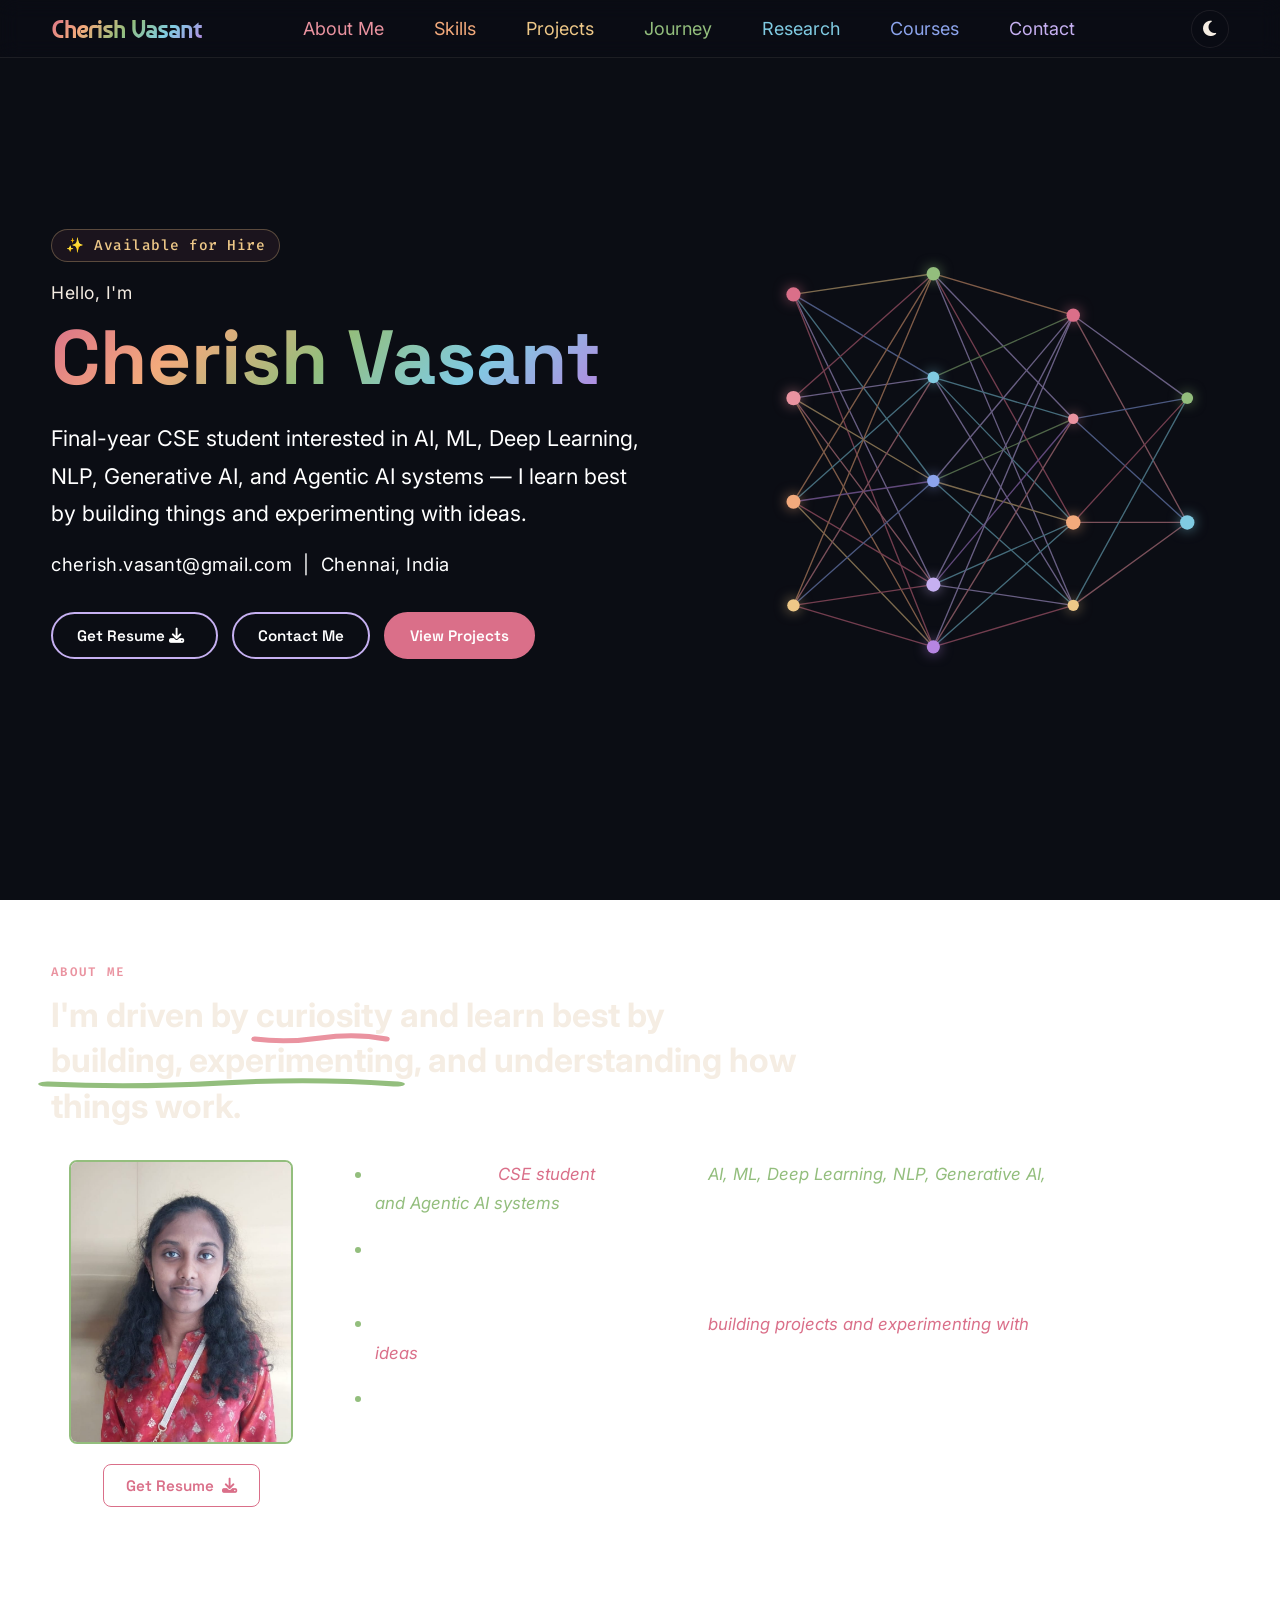
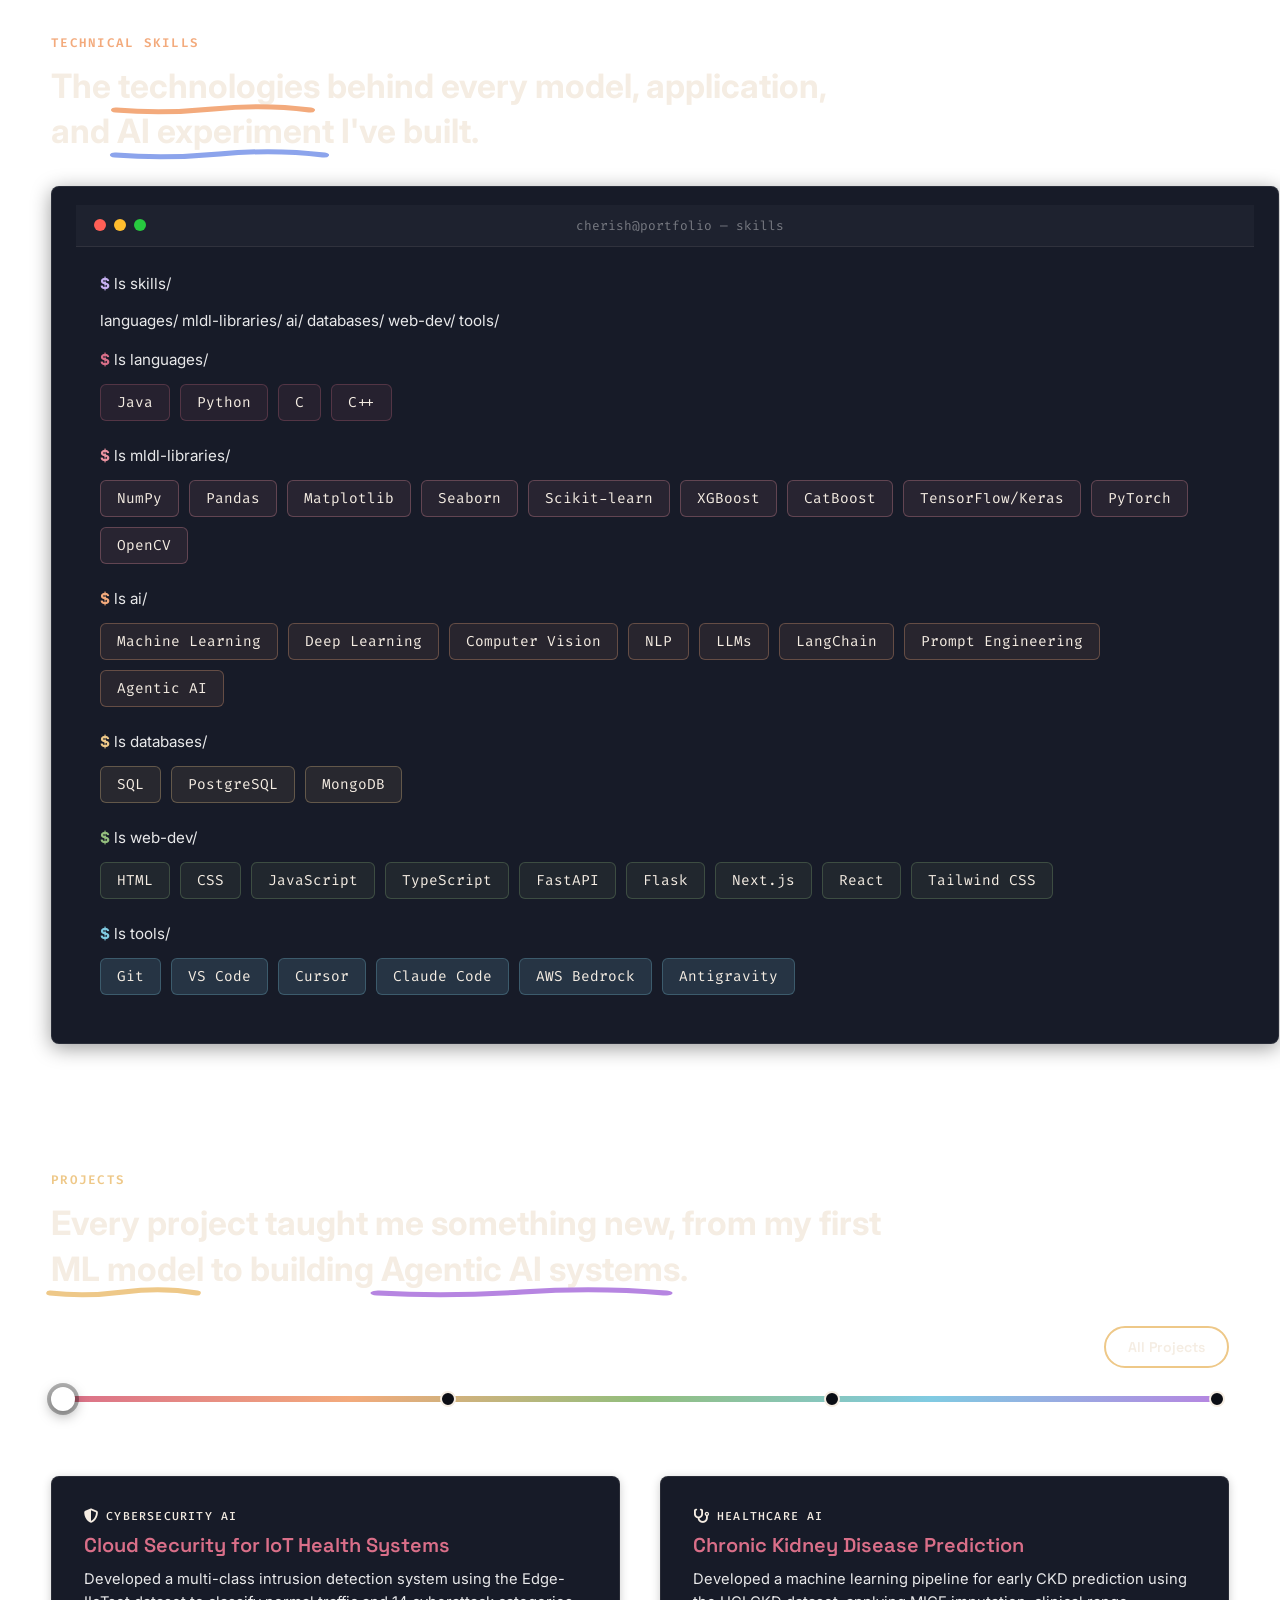
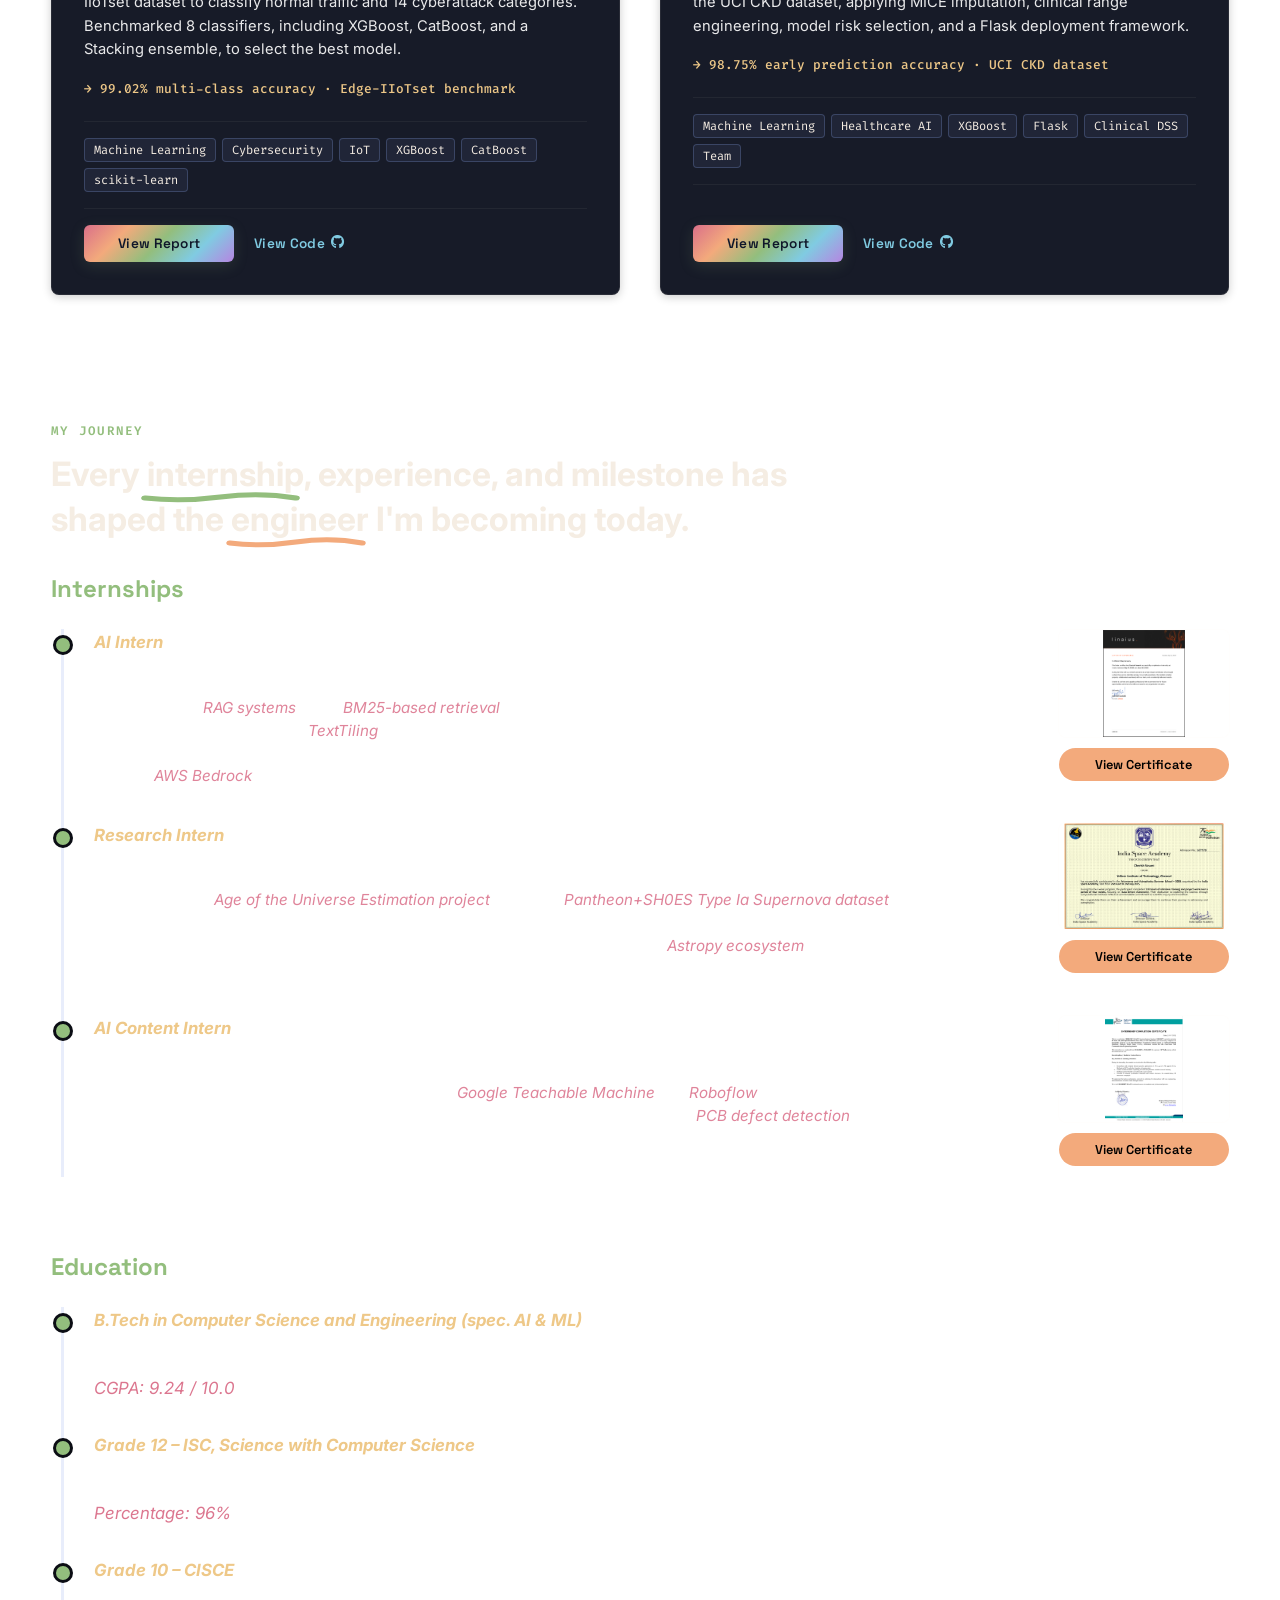
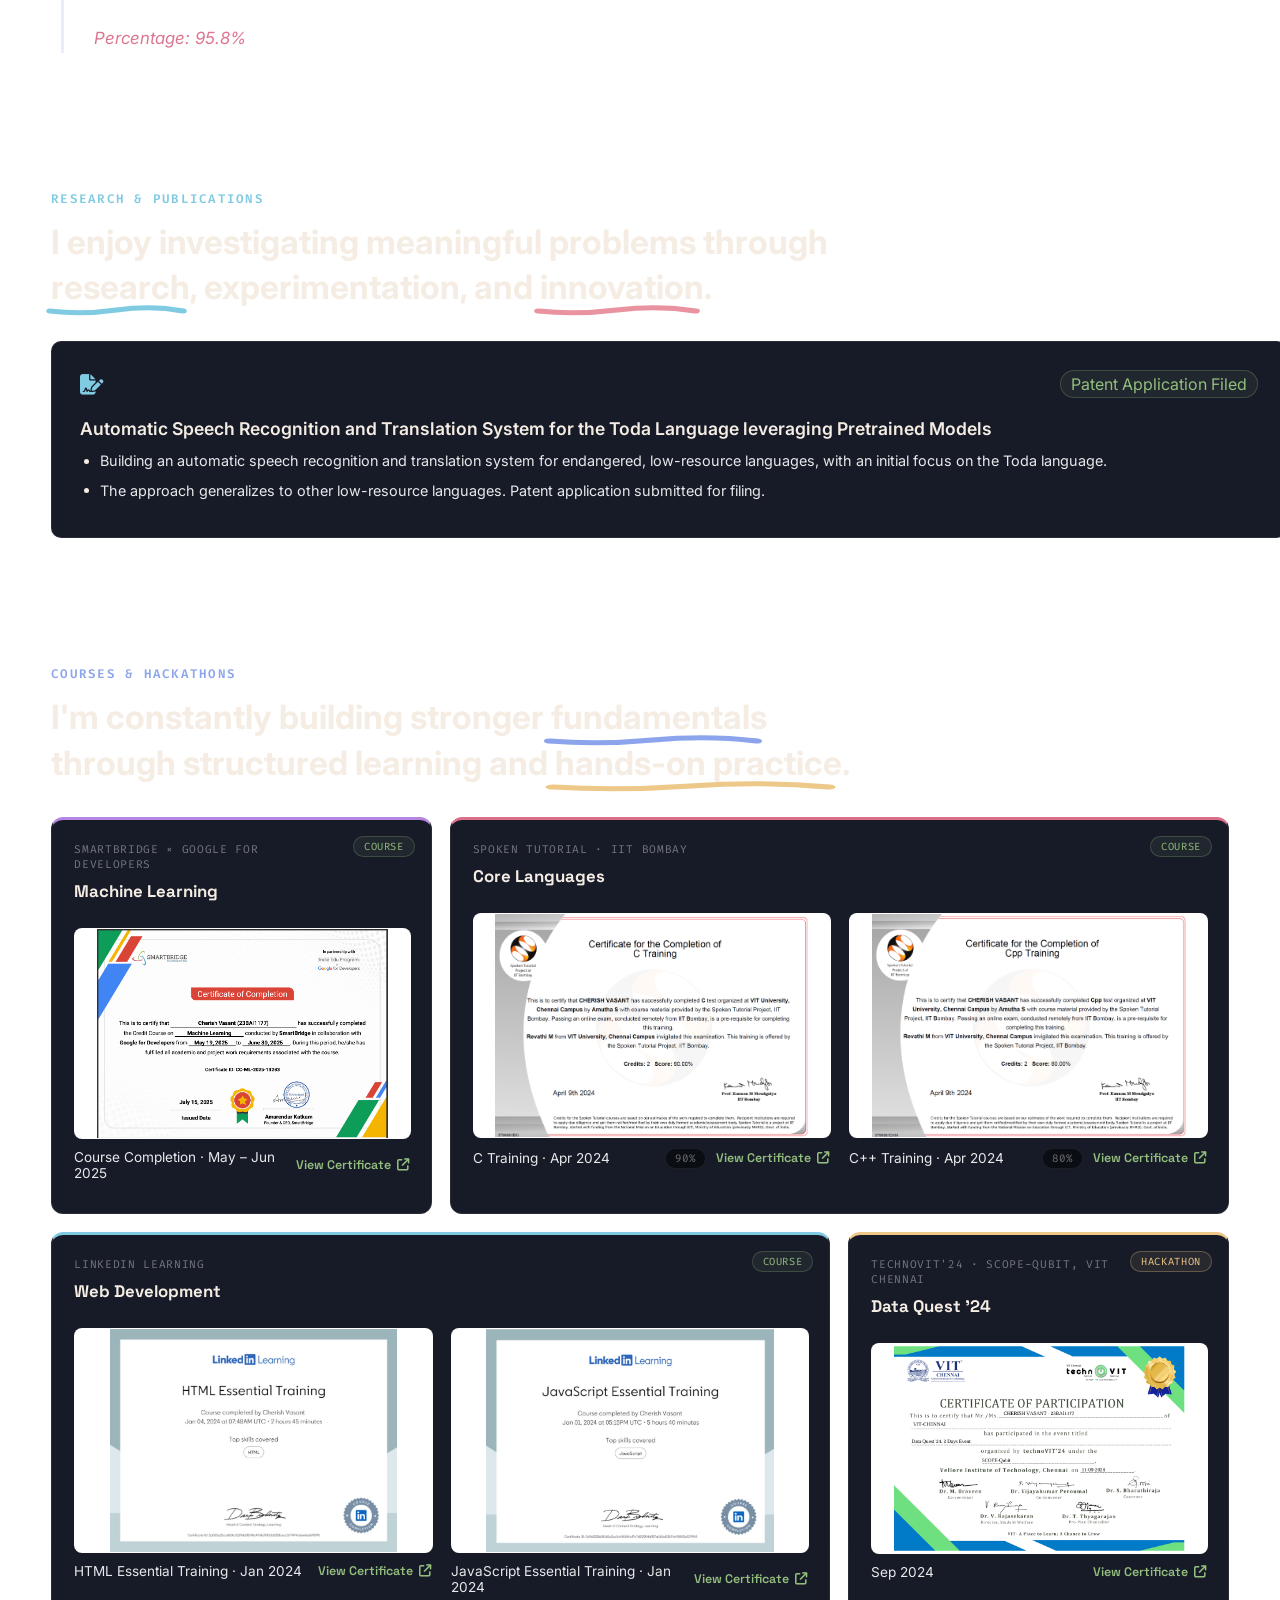
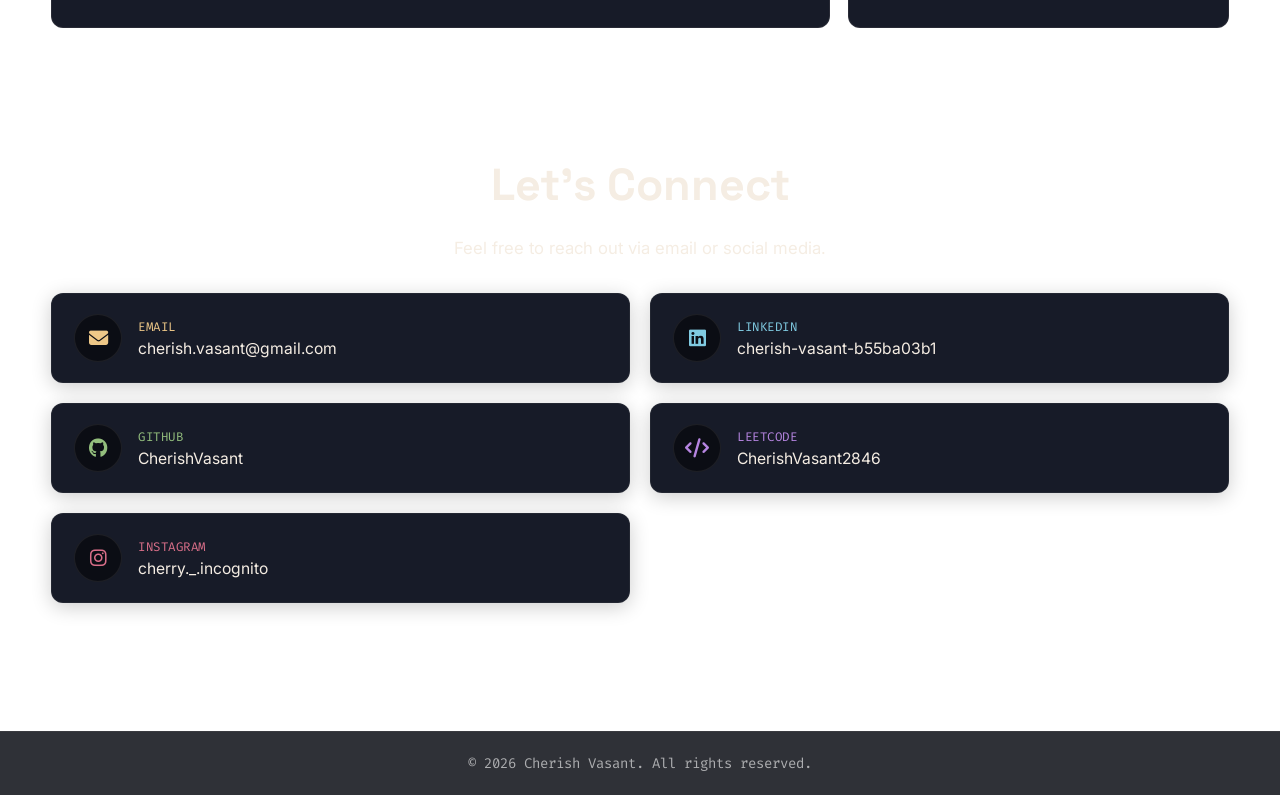
==== commit 0fc70158: "Update" ====
--- a/index.html
+++ b/index.html
@@ -20,7 +20,7 @@
     static assets, so without this you can push a fix and still see the
     old broken version for a while.
   -->
-  <link rel="stylesheet" href="styles.css?v=32" />
+  <link rel="stylesheet" href="styles.css?v=33" />
 
   <link rel="preconnect" href="https://fonts.googleapis.com">
   <link rel="preconnect" href="https://fonts.gstatic.com" crossorigin>
@@ -41,8 +41,8 @@
   -->
   <link rel="stylesheet" href="https://cdnjs.cloudflare.com/ajax/libs/font-awesome/6.4.2/css/all.min.css" />
 
-  <script src="script.js?v=5" defer></script>
-  <script src="sprinkles.js?v=1" defer></script>
+  <script src="script.js?v=6" defer></script>
+  <script src="sprinkles.js?v=2" defer></script>
 </head>
 
 <body>
@@ -98,7 +98,7 @@
       </div>
 
       <div class="hero-visual" aria-hidden="true">
-        <svg viewBox="0 0 380 380">
+        <svg viewBox="0 0 460 400">
           <g id="heroEdges" stroke-width="1.3" fill="none" opacity=".5"></g>
           <g id="heroNodes"></g>
         </svg>
@@ -115,7 +115,7 @@
     <!-- ═══════════════ ABOUT ME ═══════════════ -->
     <div class="component comp2 fade-in" id="about-me">
       <h1 class="section-head eyebrow">About Me</h1>
-      <p class="section-headline">Cherish turns <span class="u" style="--u:var(--color-salmon)">research curiosity<svg viewBox="0 0 100 12" preserveAspectRatio="none"><path d="M2,8 Q25,12 50,7 T98,8" stroke="var(--u)" stroke-width="5" fill="none" stroke-linecap="round"/></svg></span> into <span class="u" style="--u:var(--color-sage)">real, working systems<svg viewBox="0 0 100 12" preserveAspectRatio="none"><path d="M2,8 Q25,12 50,7 T98,8" stroke="var(--u)" stroke-width="5" fill="none" stroke-linecap="round"/></svg></span>.</p>
+      <p class="section-headline">I'm driven by <span class="u" style="--u:var(--color-salmon)">curiosity<svg viewBox="0 0 100 12" preserveAspectRatio="none"><path d="M2,8 Q25,12 50,7 T98,8" stroke="var(--u)" stroke-width="5" fill="none" stroke-linecap="round"/></svg></span> and learn best by <span class="u" style="--u:var(--color-sage)">building, experimenting<svg viewBox="0 0 100 12" preserveAspectRatio="none"><path d="M2,8 Q25,12 50,7 T98,8" stroke="var(--u)" stroke-width="5" fill="none" stroke-linecap="round"/></svg></span>, and understanding how things work.</p>
 
       <div class="about-grid">
         <div class="about-media">
@@ -142,7 +142,7 @@
     <!-- ═══════════════ TECHNICAL SKILLS ═══════════════ -->
     <div class="component comp fade-in" id="skills">
       <h1 class="section-head eyebrow">Technical Skills</h1>
-      <p class="section-headline">Skills organized like a <span class="u" style="--u:var(--color-coral)">codebase<svg viewBox="0 0 100 12" preserveAspectRatio="none"><path d="M2,8 Q25,12 50,7 T98,8" stroke="var(--u)" stroke-width="5" fill="none" stroke-linecap="round"/></svg></span> — every <span class="u" style="--u:var(--color-periwinkle)">folder<svg viewBox="0 0 100 12" preserveAspectRatio="none"><path d="M2,8 Q25,12 50,7 T98,8" stroke="var(--u)" stroke-width="5" fill="none" stroke-linecap="round"/></svg></span> its own discipline.</p>
+      <p class="section-headline">The <span class="u" style="--u:var(--color-coral)">technologies<svg viewBox="0 0 100 12" preserveAspectRatio="none"><path d="M2,8 Q25,12 50,7 T98,8" stroke="var(--u)" stroke-width="5" fill="none" stroke-linecap="round"/></svg></span> behind every model, application, and <span class="u" style="--u:var(--color-periwinkle)">AI experiment<svg viewBox="0 0 100 12" preserveAspectRatio="none"><path d="M2,8 Q25,12 50,7 T98,8" stroke="var(--u)" stroke-width="5" fill="none" stroke-linecap="round"/></svg></span> I've built.</p>
 
       <div class="terminal-bio-container skills-terminal">
         <div class="terminal-header">
@@ -238,7 +238,7 @@
     <!-- ═══════════════ PROJECTS ═══════════════ -->
     <div class="component comp fade-in" id="projects">
       <h1 class="section-head eyebrow">Projects</h1>
-      <p class="section-headline">One <span class="u" style="--u:var(--color-gold)">spectrum<svg viewBox="0 0 100 12" preserveAspectRatio="none"><path d="M2,8 Q25,12 50,7 T98,8" stroke="var(--u)" stroke-width="5" fill="none" stroke-linecap="round"/></svg></span>, many disciplines — from a first ML model to a working <span class="u" style="--u:var(--color-amethyst)">agentic system<svg viewBox="0 0 100 12" preserveAspectRatio="none"><path d="M2,8 Q25,12 50,7 T98,8" stroke="var(--u)" stroke-width="5" fill="none" stroke-linecap="round"/></svg></span>.</p>
+      <p class="section-headline">Every project taught me something new, from my first <span class="u" style="--u:var(--color-gold)">ML model<svg viewBox="0 0 100 12" preserveAspectRatio="none"><path d="M2,8 Q25,12 50,7 T98,8" stroke="var(--u)" stroke-width="5" fill="none" stroke-linecap="round"/></svg></span> to building <span class="u" style="--u:var(--color-amethyst)">Agentic AI systems<svg viewBox="0 0 100 12" preserveAspectRatio="none"><path d="M2,8 Q25,12 50,7 T98,8" stroke="var(--u)" stroke-width="5" fill="none" stroke-linecap="round"/></svg></span>.</p>
 
       <div class="projects-toolbar">
         <p class="section-lead">Drag the marker, or click a stop, to move across the spectrum.</p>
@@ -453,7 +453,7 @@
     <!-- ═══════════════ MY JOURNEY (Resume) ═══════════════ -->
     <div class="component comp2 fade-in" id="resume">
       <h1 class="section-head eyebrow">My Journey</h1>
-      <p class="section-headline">Learning by <span class="u" style="--u:var(--color-sage)">shipping<svg viewBox="0 0 100 12" preserveAspectRatio="none"><path d="M2,8 Q25,12 50,7 T98,8" stroke="var(--u)" stroke-width="5" fill="none" stroke-linecap="round"/></svg></span>, one <span class="u" style="--u:var(--color-coral)">internship<svg viewBox="0 0 100 12" preserveAspectRatio="none"><path d="M2,8 Q25,12 50,7 T98,8" stroke="var(--u)" stroke-width="5" fill="none" stroke-linecap="round"/></svg></span> at a time.</p>
+      <p class="section-headline">Every <span class="u" style="--u:var(--color-sage)">internship<svg viewBox="0 0 100 12" preserveAspectRatio="none"><path d="M2,8 Q25,12 50,7 T98,8" stroke="var(--u)" stroke-width="5" fill="none" stroke-linecap="round"/></svg></span>, experience, and milestone has shaped the <span class="u" style="--u:var(--color-coral)">engineer<svg viewBox="0 0 100 12" preserveAspectRatio="none"><path d="M2,8 Q25,12 50,7 T98,8" stroke="var(--u)" stroke-width="5" fill="none" stroke-linecap="round"/></svg></span> I'm becoming today.</p>
 
       <div class="journey-stack">
         <!-- Internships -->
@@ -589,7 +589,7 @@
     <!-- ═══════════════ RESEARCH & PUBLICATIONS ═══════════════ -->
     <div class="component comp fade-in" id="research">
       <h1 class="section-head eyebrow">Research &amp; Publications</h1>
-      <p class="section-headline">A <span class="u" style="--u:var(--color-sky)">patent<svg viewBox="0 0 100 12" preserveAspectRatio="none"><path d="M2,8 Q25,12 50,7 T98,8" stroke="var(--u)" stroke-width="5" fill="none" stroke-linecap="round"/></svg></span> filed for a <span class="u" style="--u:var(--color-salmon)">low-resource language<svg viewBox="0 0 100 12" preserveAspectRatio="none"><path d="M2,8 Q25,12 50,7 T98,8" stroke="var(--u)" stroke-width="5" fill="none" stroke-linecap="round"/></svg></span>.</p>
+      <p class="section-headline">I enjoy investigating meaningful problems through <span class="u" style="--u:var(--color-sky)">research<svg viewBox="0 0 100 12" preserveAspectRatio="none"><path d="M2,8 Q25,12 50,7 T98,8" stroke="var(--u)" stroke-width="5" fill="none" stroke-linecap="round"/></svg></span>, experimentation, and <span class="u" style="--u:var(--color-salmon)">innovation<svg viewBox="0 0 100 12" preserveAspectRatio="none"><path d="M2,8 Q25,12 50,7 T98,8" stroke="var(--u)" stroke-width="5" fill="none" stroke-linecap="round"/></svg></span>.</p>
 
       <div class="research-card">
         <div class="research-card-header">
@@ -607,7 +607,7 @@
     <!-- ═══════════════ COURSES & CERTIFICATIONS ═══════════════ -->
     <div class="component comp2 fade-in" id="courses">
       <h1 class="section-head eyebrow">Courses &amp; Hackathons</h1>
-      <p class="section-headline">Learning stacked in public — languages, the <span class="u" style="--u:var(--color-periwinkle)">fundamentals<svg viewBox="0 0 100 12" preserveAspectRatio="none"><path d="M2,8 Q25,12 50,7 T98,8" stroke="var(--u)" stroke-width="5" fill="none" stroke-linecap="round"/></svg></span>, and one <span class="u" style="--u:var(--color-gold)">hackathon<svg viewBox="0 0 100 12" preserveAspectRatio="none"><path d="M2,8 Q25,12 50,7 T98,8" stroke="var(--u)" stroke-width="5" fill="none" stroke-linecap="round"/></svg></span>.</p>
+      <p class="section-headline">I'm constantly building stronger <span class="u" style="--u:var(--color-periwinkle)">fundamentals<svg viewBox="0 0 100 12" preserveAspectRatio="none"><path d="M2,8 Q25,12 50,7 T98,8" stroke="var(--u)" stroke-width="5" fill="none" stroke-linecap="round"/></svg></span> through structured learning and <span class="u" style="--u:var(--color-gold)">hands-on practice<svg viewBox="0 0 100 12" preserveAspectRatio="none"><path d="M2,8 Q25,12 50,7 T98,8" stroke="var(--u)" stroke-width="5" fill="none" stroke-linecap="round"/></svg></span>.</p>
 
       <div class="bento">
         <div class="bcard bcard-ml" style="--bc:var(--color-amethyst);">
--- a/styles.css
+++ b/styles.css
@@ -550,7 +550,7 @@
 
 .hero-visual svg {
     width: 100%;
-    max-width: 480px;
+    max-width: 580px;
     height: auto;
 }
 
@@ -2246,9 +2246,9 @@
 .connect-links .connect-card:nth-child(3) .connect-icon,
 .connect-links .connect-card:nth-child(3) .connect-label { color: var(--color-sage); }
 .connect-links .connect-card:nth-child(4) .connect-icon,
-.connect-links .connect-card:nth-child(4) .connect-label { color: var(--color-rose); }
+.connect-links .connect-card:nth-child(4) .connect-label { color: var(--color-amethyst); }
 .connect-links .connect-card:nth-child(5) .connect-icon,
-.connect-links .connect-card:nth-child(5) .connect-label { color: var(--color-amethyst); }
+.connect-links .connect-card:nth-child(5) .connect-label { color: var(--color-rose); }
 
 .connect-links .connect-card:nth-child(1):hover { border-color: var(--color-gold-border) !important; }
 .connect-links .connect-card:nth-child(1):hover .connect-icon { border-color: var(--color-gold) !important; }
@@ -2256,19 +2256,10 @@
 .connect-links .connect-card:nth-child(2):hover .connect-icon { border-color: var(--color-sky) !important; }
 .connect-links .connect-card:nth-child(3):hover { border-color: var(--color-primary-border) !important; }
 .connect-links .connect-card:nth-child(3):hover .connect-icon { border-color: var(--color-sage) !important; }
-.connect-links .connect-card:nth-child(4):hover { border-color: var(--color-accent-border) !important; }
-.connect-links .connect-card:nth-child(4):hover .connect-icon { border-color: var(--color-rose) !important; }
-.connect-links .connect-card:nth-child(5):hover { border-color: var(--color-amethyst-border) !important; }
-.connect-links .connect-card:nth-child(5):hover .connect-icon { border-color: var(--color-amethyst) !important; }
-
-/* 5 cards in a 2-column grid leaves the last one alone on its own
-   row — center it instead of letting it hug the left edge. */
-.connect-links .connect-card:nth-child(5) {
-    grid-column: 1 / -1;
-    max-width: 320px;
-    margin: 0 auto;
-    width: 100%;
-}
+.connect-links .connect-card:nth-child(4):hover { border-color: var(--color-amethyst-border) !important; }
+.connect-links .connect-card:nth-child(4):hover .connect-icon { border-color: var(--color-amethyst) !important; }
+.connect-links .connect-card:nth-child(5):hover { border-color: var(--color-accent-border) !important; }
+.connect-links .connect-card:nth-child(5):hover .connect-icon { border-color: var(--color-rose) !important; }
 
 /* Back-to-top — periwinkle to rose */
 .back-to-top { background: var(--color-periwinkle) !important; }
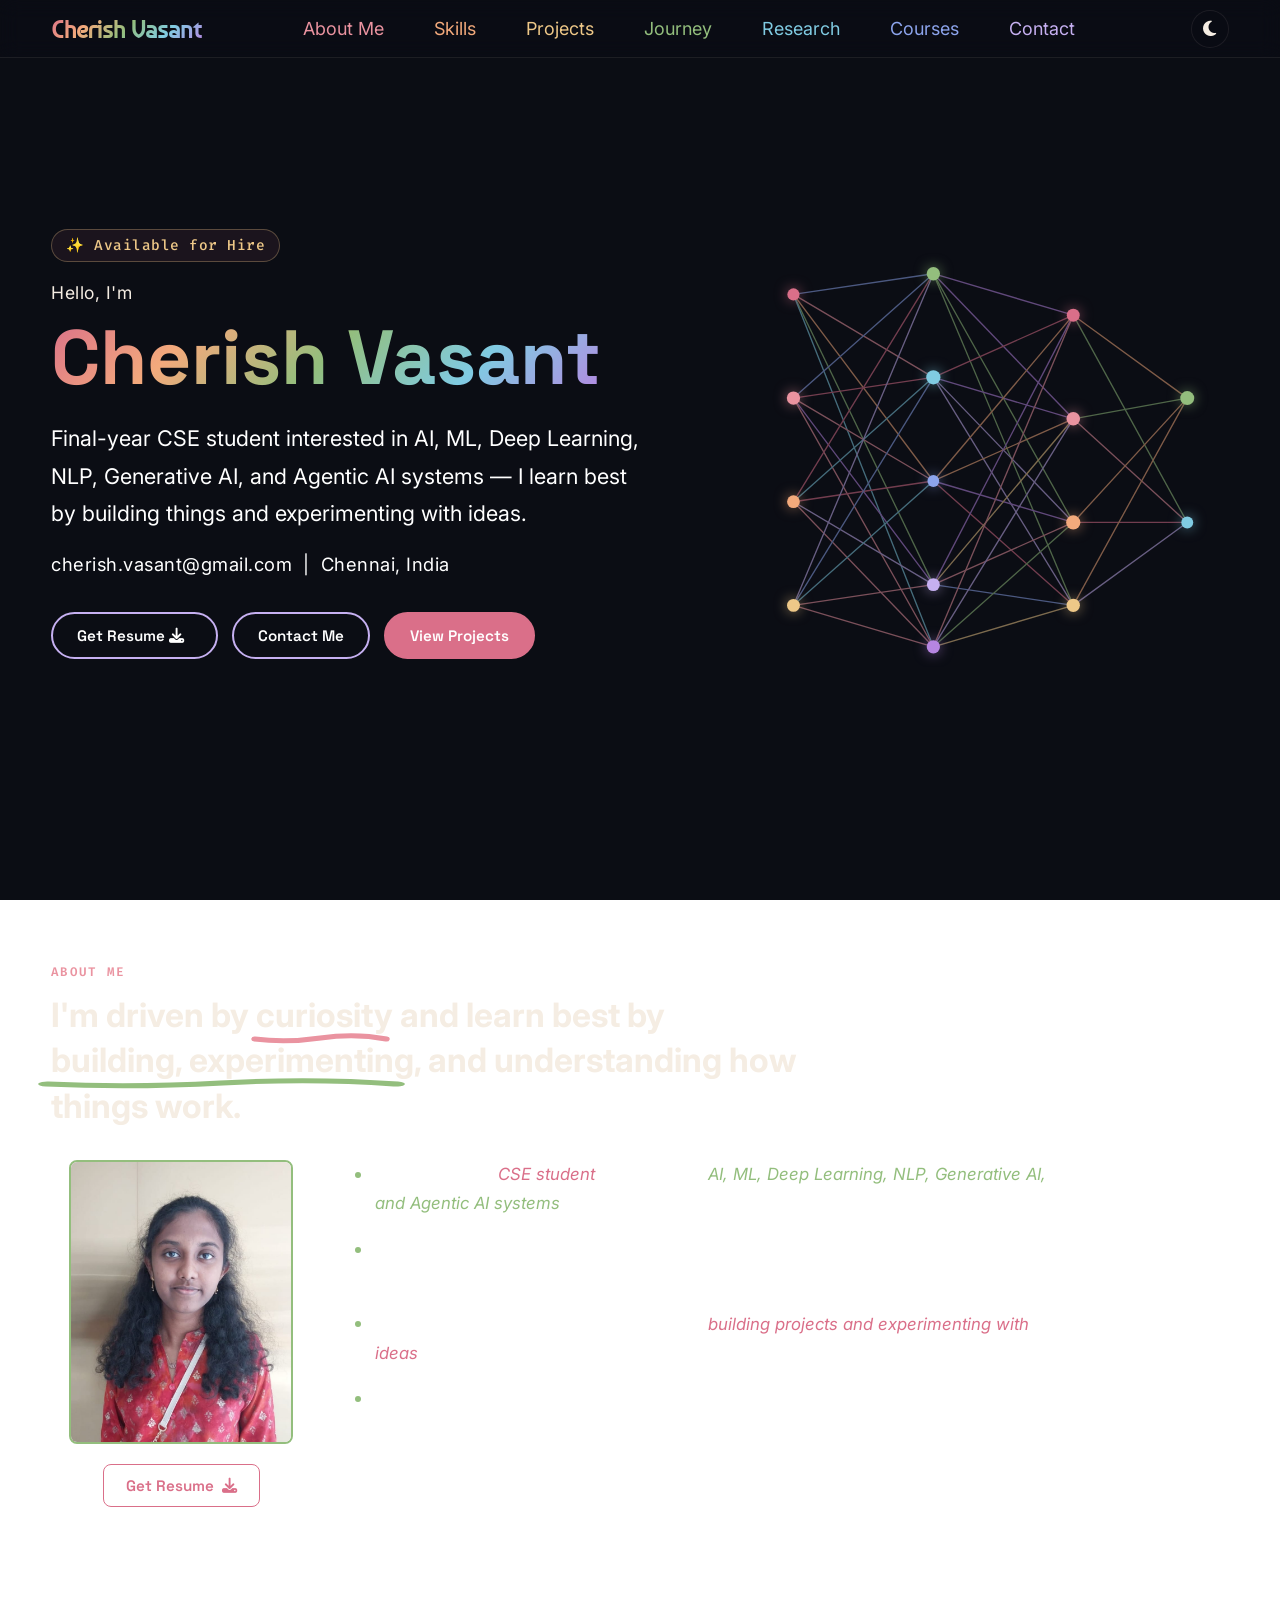
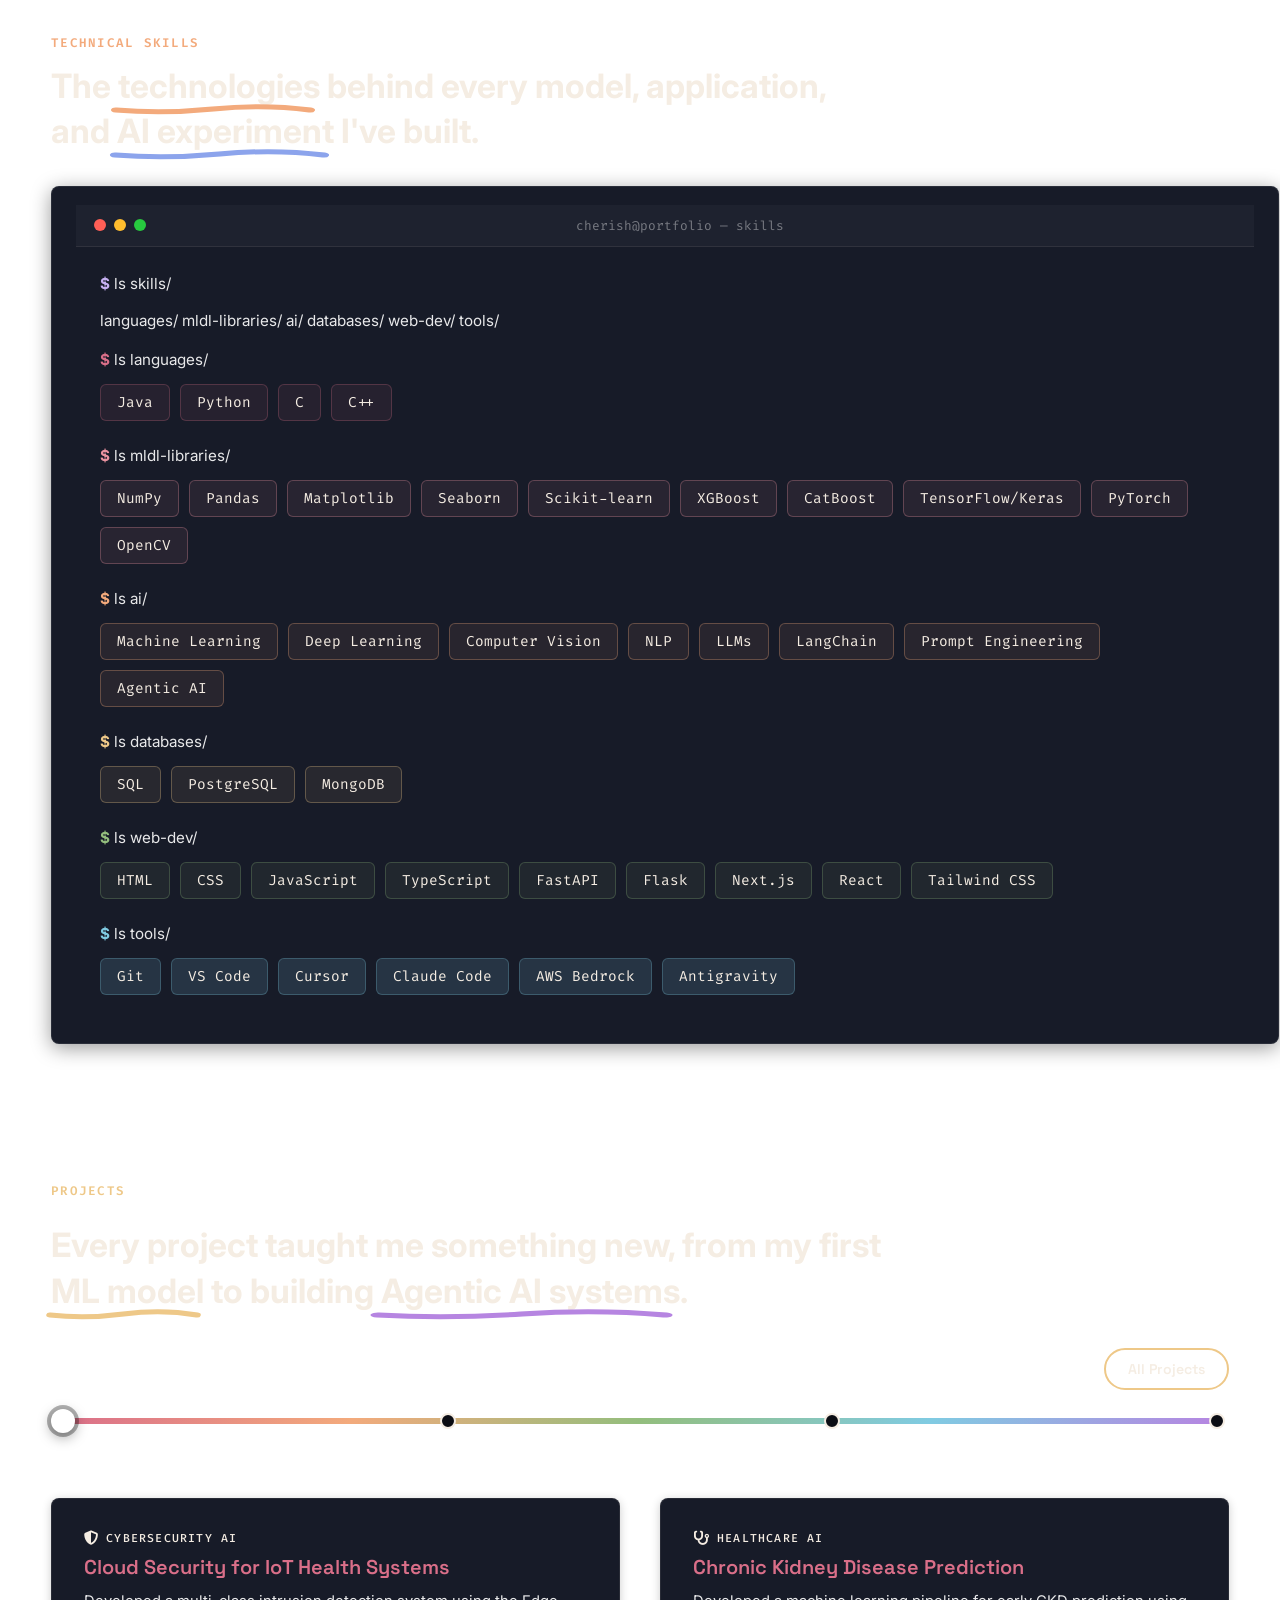
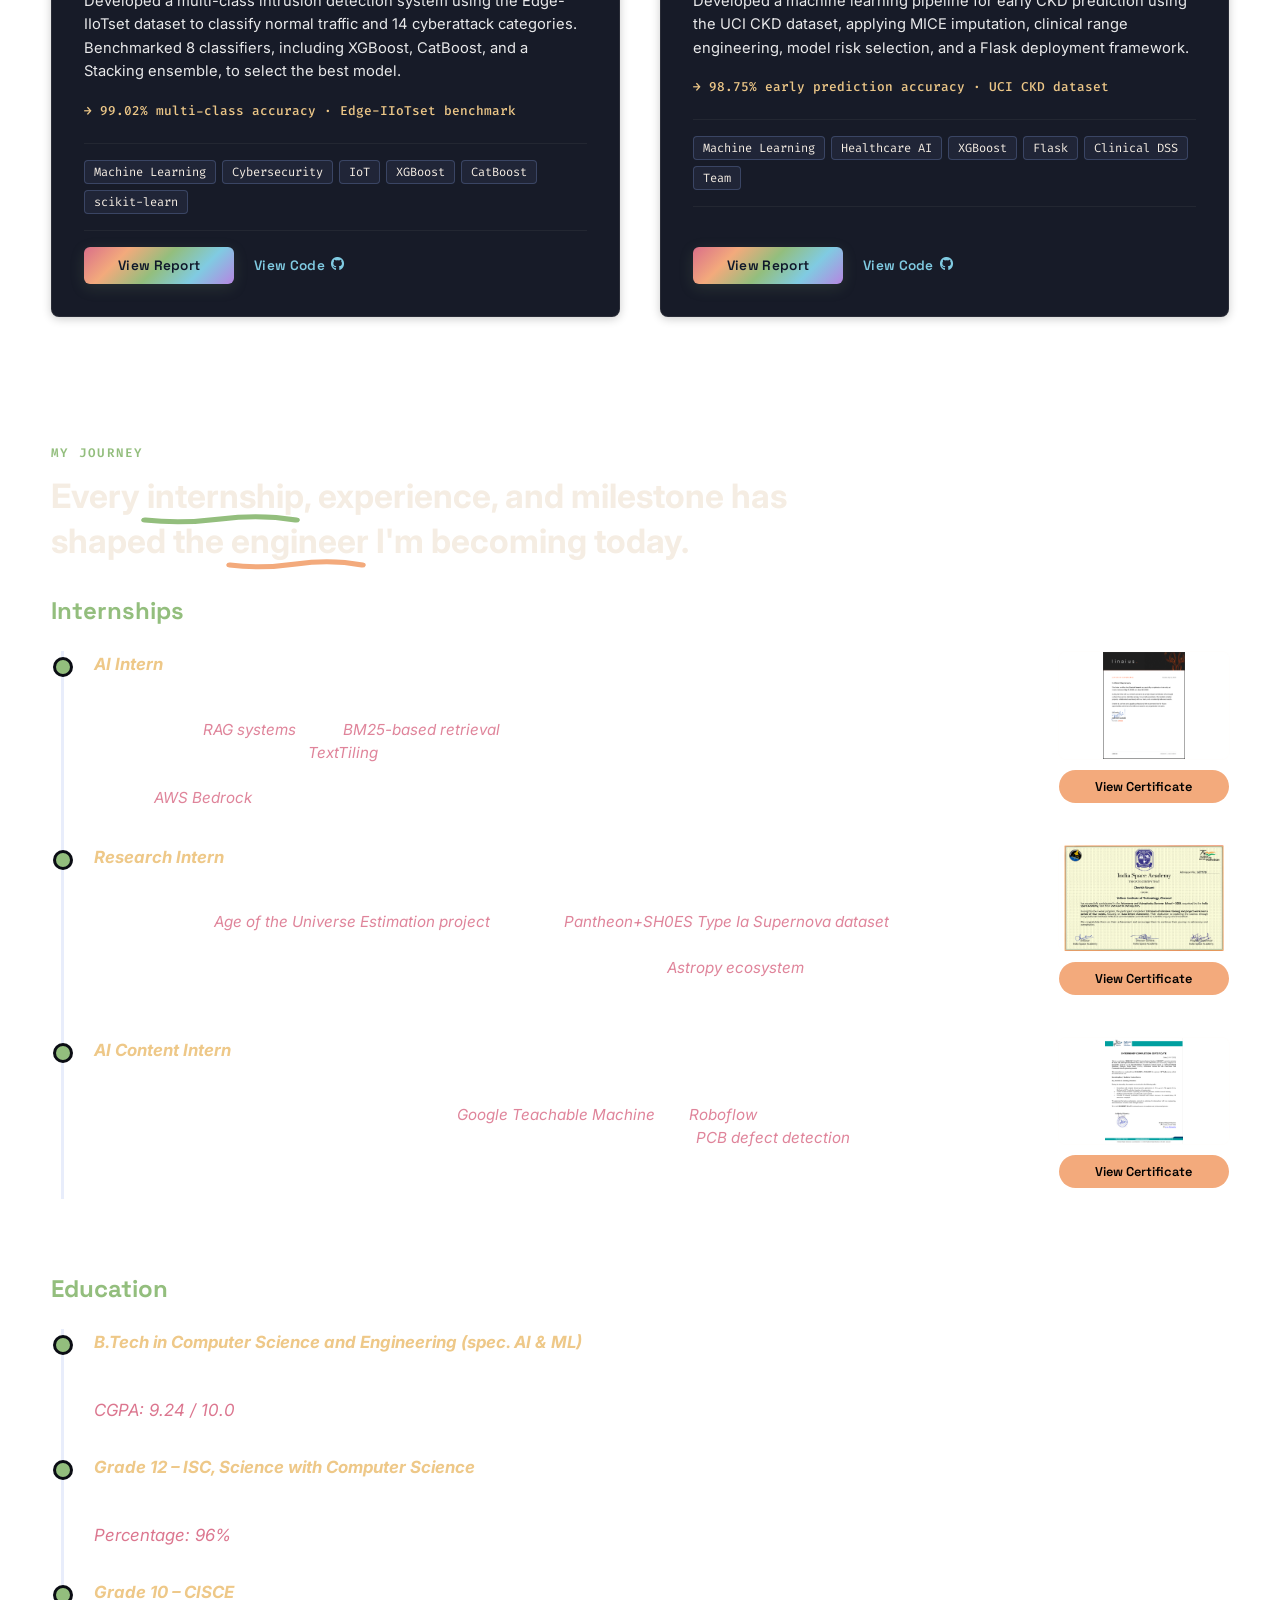
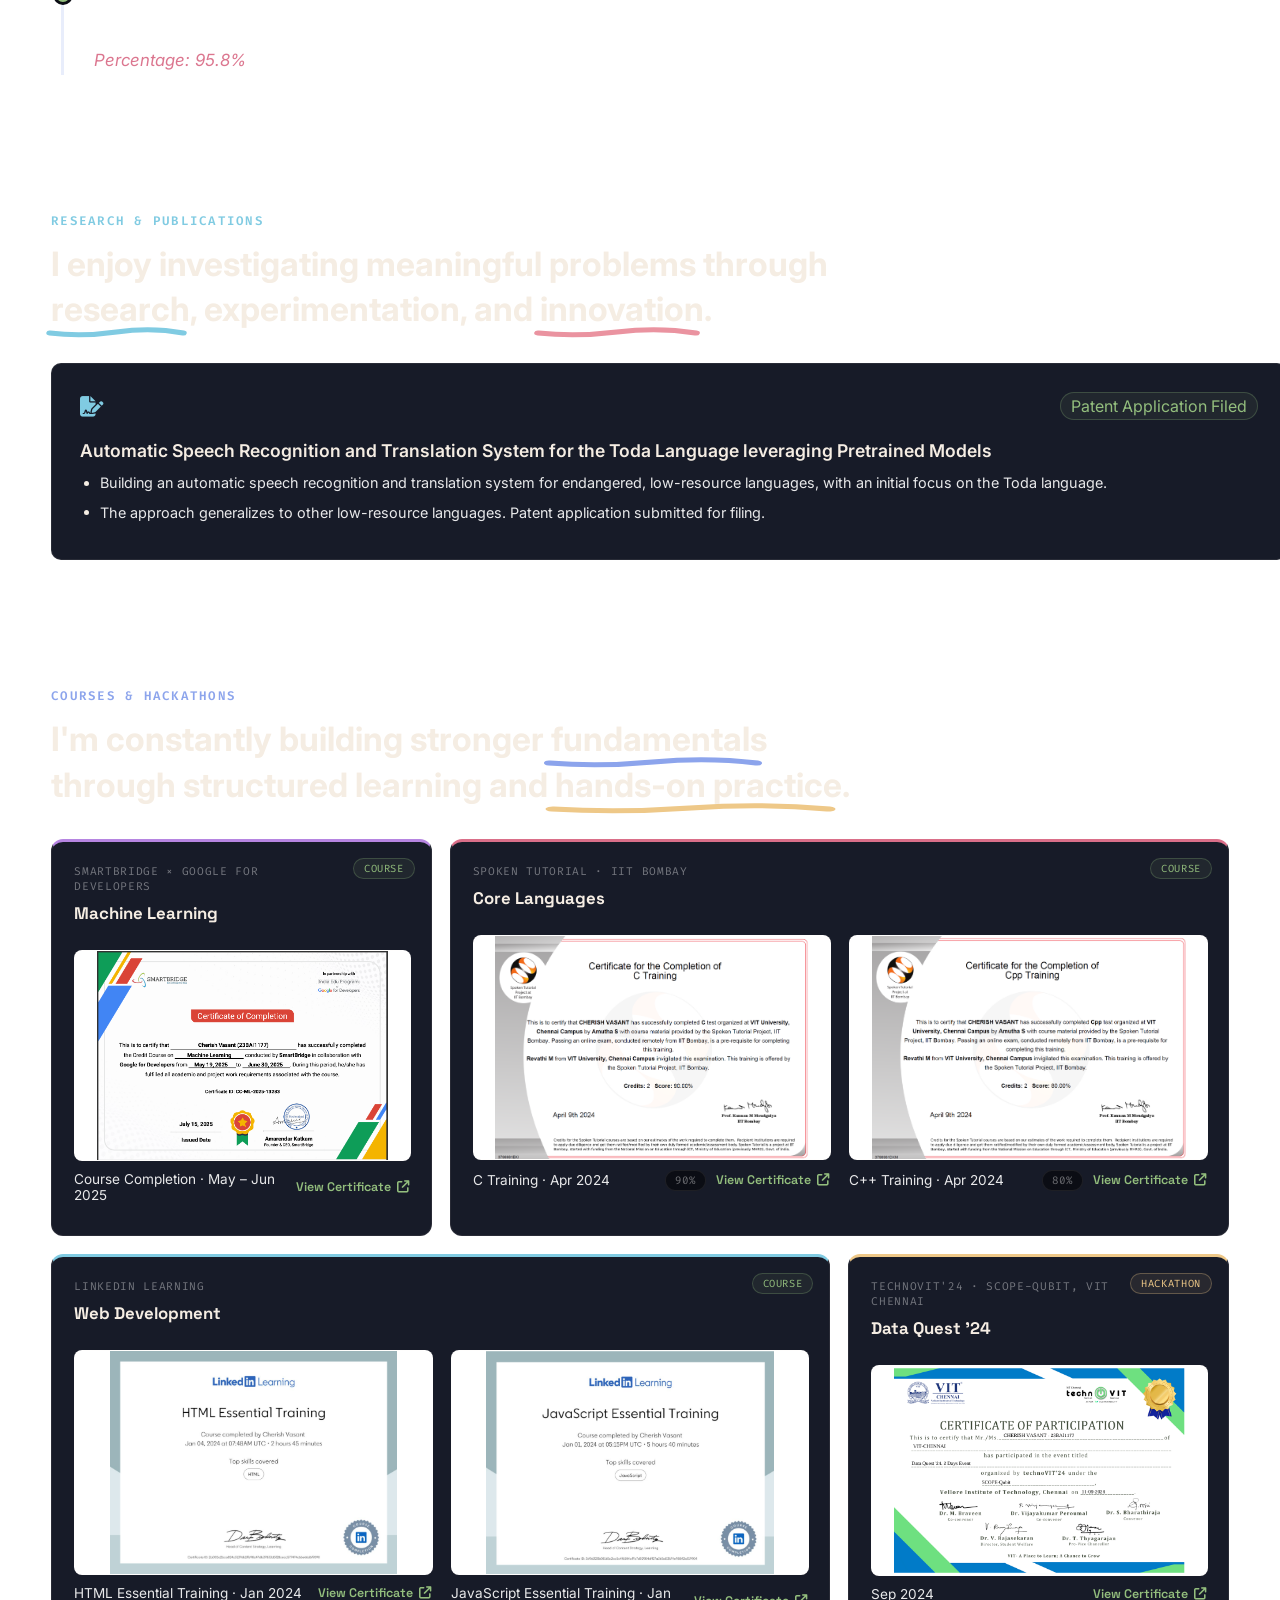
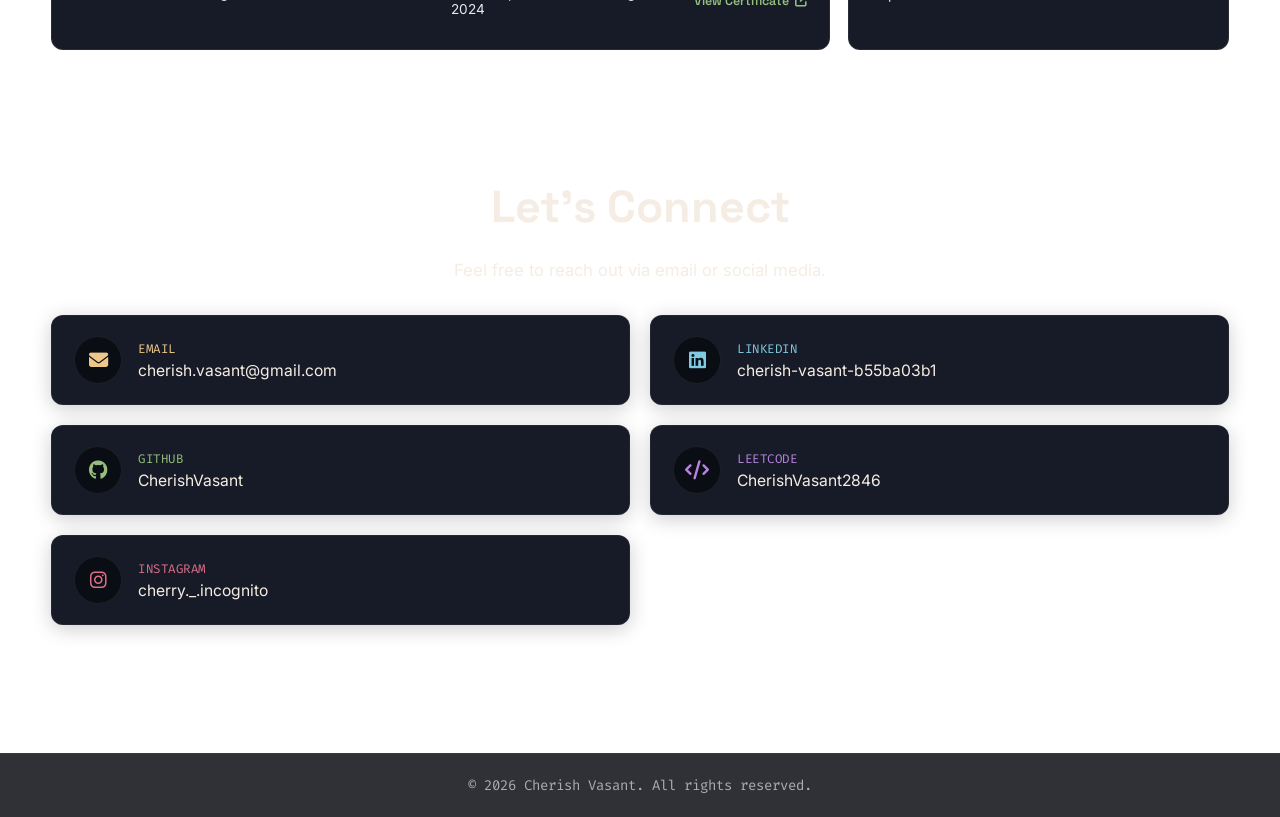
==== commit b6fc25d4: "Update" ====
--- a/index.html
+++ b/index.html
@@ -237,7 +237,19 @@
 
     <!-- ═══════════════ PROJECTS ═══════════════ -->
     <div class="component comp fade-in" id="projects">
-      <h1 class="section-head eyebrow">Projects</h1>
+      <div class="projects-header-flex">
+        <h1 class="section-head eyebrow">Projects</h1>
+        <div class="secret-square-wrapper">
+          <a href="secret-projects/secret-projects.html" class="secret-square-btn" aria-label="Secret Projects Easter Egg" title="Secret Projects">
+            <div class="secret-square-inner">
+              <div class="secret-square-front"></div>
+              <div class="secret-square-back">
+                <i class="fa-solid fa-user-secret"></i>
+              </div>
+            </div>
+          </a>
+        </div>
+      </div>
       <p class="section-headline">Every project taught me something new, from my first <span class="u" style="--u:var(--color-gold)">ML model<svg viewBox="0 0 100 12" preserveAspectRatio="none"><path d="M2,8 Q25,12 50,7 T98,8" stroke="var(--u)" stroke-width="5" fill="none" stroke-linecap="round"/></svg></span> to building <span class="u" style="--u:var(--color-amethyst)">Agentic AI systems<svg viewBox="0 0 100 12" preserveAspectRatio="none"><path d="M2,8 Q25,12 50,7 T98,8" stroke="var(--u)" stroke-width="5" fill="none" stroke-linecap="round"/></svg></span>.</p>
 
       <div class="projects-toolbar">
--- a/styles.css
+++ b/styles.css
@@ -2264,3 +2264,84 @@
 /* Back-to-top — periwinkle to rose */
 .back-to-top { background: var(--color-periwinkle) !important; }
 .back-to-top:hover { background: var(--color-rose) !important; }
+
+/* ═══════════════════════════════════════════════════════════
+   SECRET PROJECTS EASTER EGG SQUARE BUTTON
+═══════════════════════════════════════════════════════════ */
+.projects-header-flex {
+    display: flex;
+    justify-content: space-between;
+    align-items: center;
+    width: 100%;
+}
+
+.secret-square-wrapper {
+    position: relative;
+    width: 50px;
+    height: 50px;
+    perspective: 600px;
+    margin-left: auto;
+}
+
+.secret-square-btn {
+    display: block;
+    width: 50px;
+    height: 50px;
+    text-decoration: none;
+    cursor: pointer;
+    outline: none;
+}
+
+.secret-square-inner {
+    position: relative;
+    width: 100%;
+    height: 100%;
+    transform-style: preserve-3d;
+    transition: transform 0.6s cubic-bezier(0.4, 0, 0.2, 1);
+    border-radius: 8px;
+}
+
+/* Hover flips towards the left (rotateY -180deg) */
+.secret-square-btn:hover .secret-square-inner,
+.secret-square-btn:focus-visible .secret-square-inner {
+    transform: rotateY(-180deg);
+}
+
+.secret-square-front,
+.secret-square-back {
+    position: absolute;
+    inset: 0;
+    width: 100%;
+    height: 100%;
+    backface-visibility: hidden;
+    -webkit-backface-visibility: hidden;
+    border-radius: 8px;
+    display: flex;
+    align-items: center;
+    justify-content: center;
+}
+
+/* Front face: completely invisible / seamless blend with background */
+.secret-square-front {
+    background-color: transparent;
+    border: 1px solid transparent;
+}
+
+/* Back face: dark pink / vibrant rose secret button */
+.secret-square-back {
+    background: linear-gradient(135deg, #E91E63 0%, #D81B60 100%);
+    color: #ffffff;
+    transform: rotateY(-180deg);
+    box-shadow: 0 0 14px rgba(233, 30, 99, 0.5), 0 3px 10px rgba(0, 0, 0, 0.3);
+    font-size: 20px;
+    border: 1px solid rgba(255, 255, 255, 0.2);
+}
+
+.secret-square-back i {
+    transition: transform 0.3s ease;
+}
+
+.secret-square-btn:hover .secret-square-back i {
+    transform: scale(1.15);
+}
+
